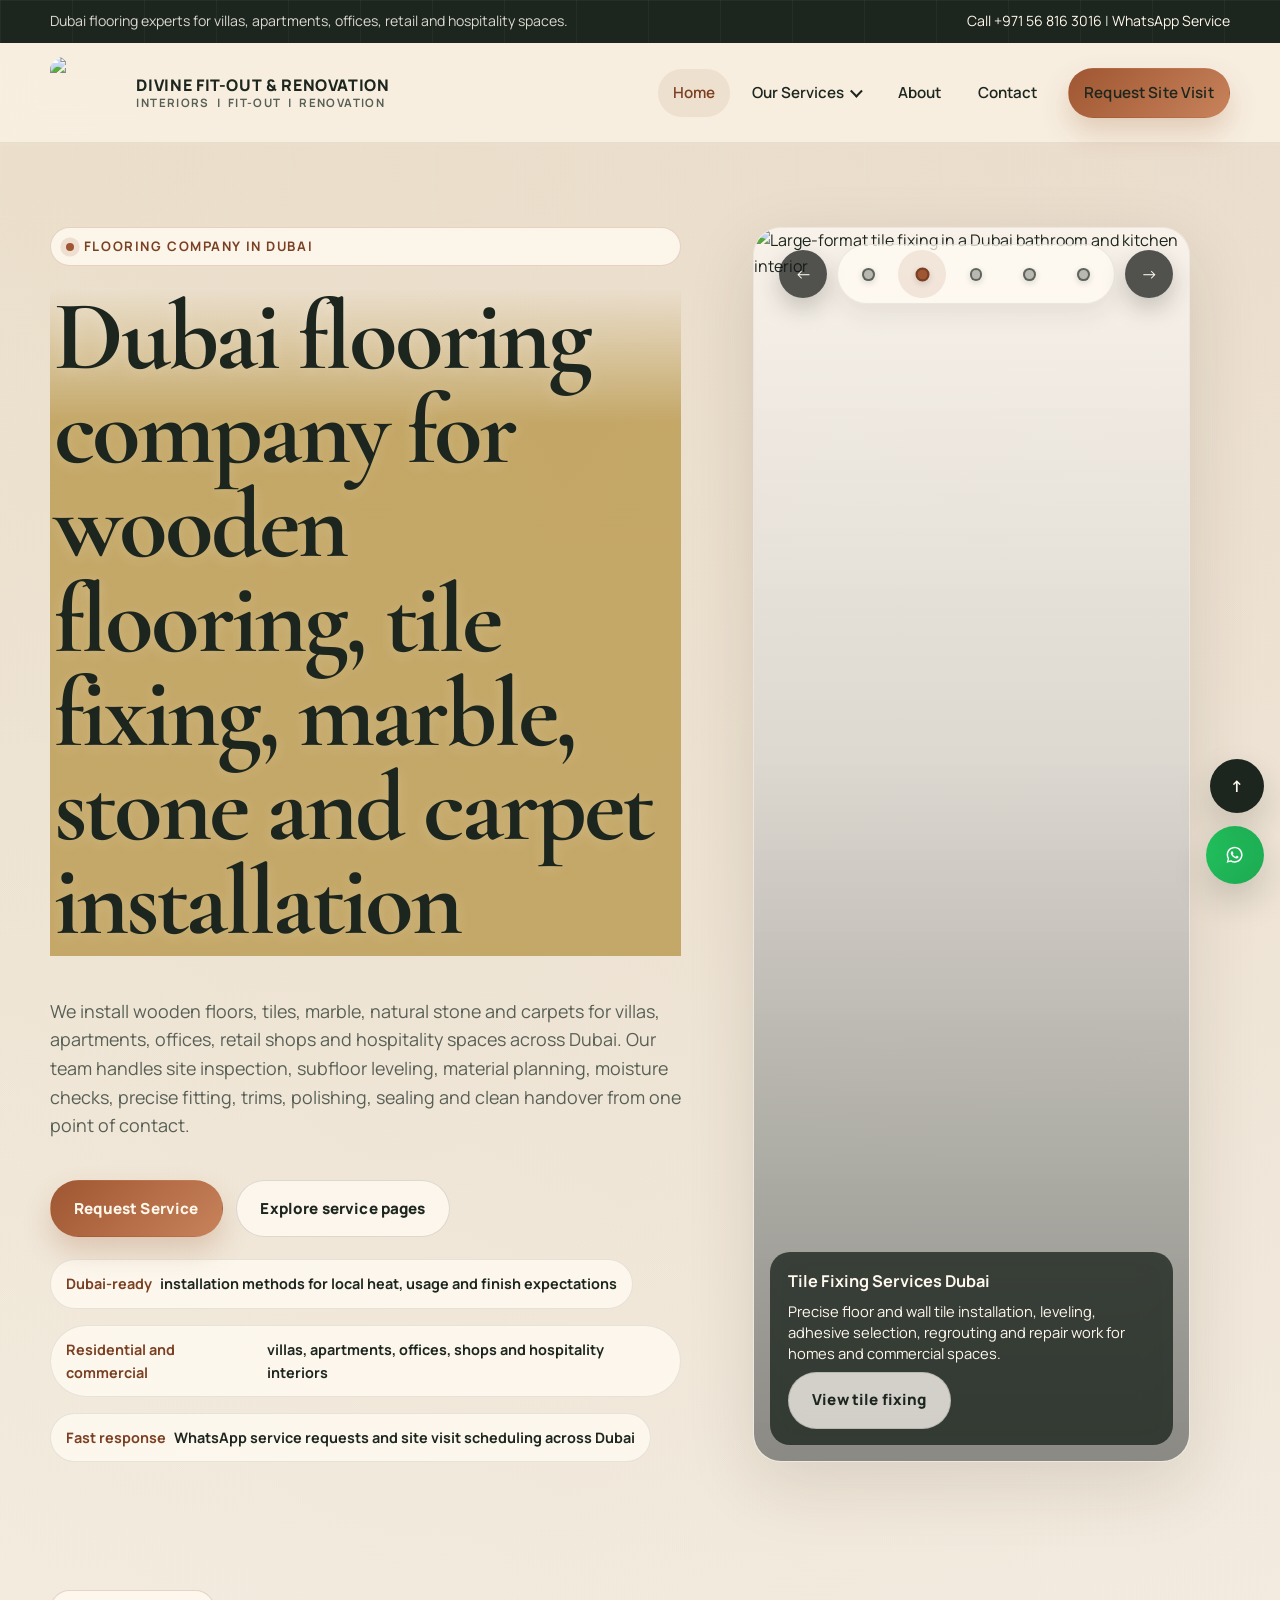
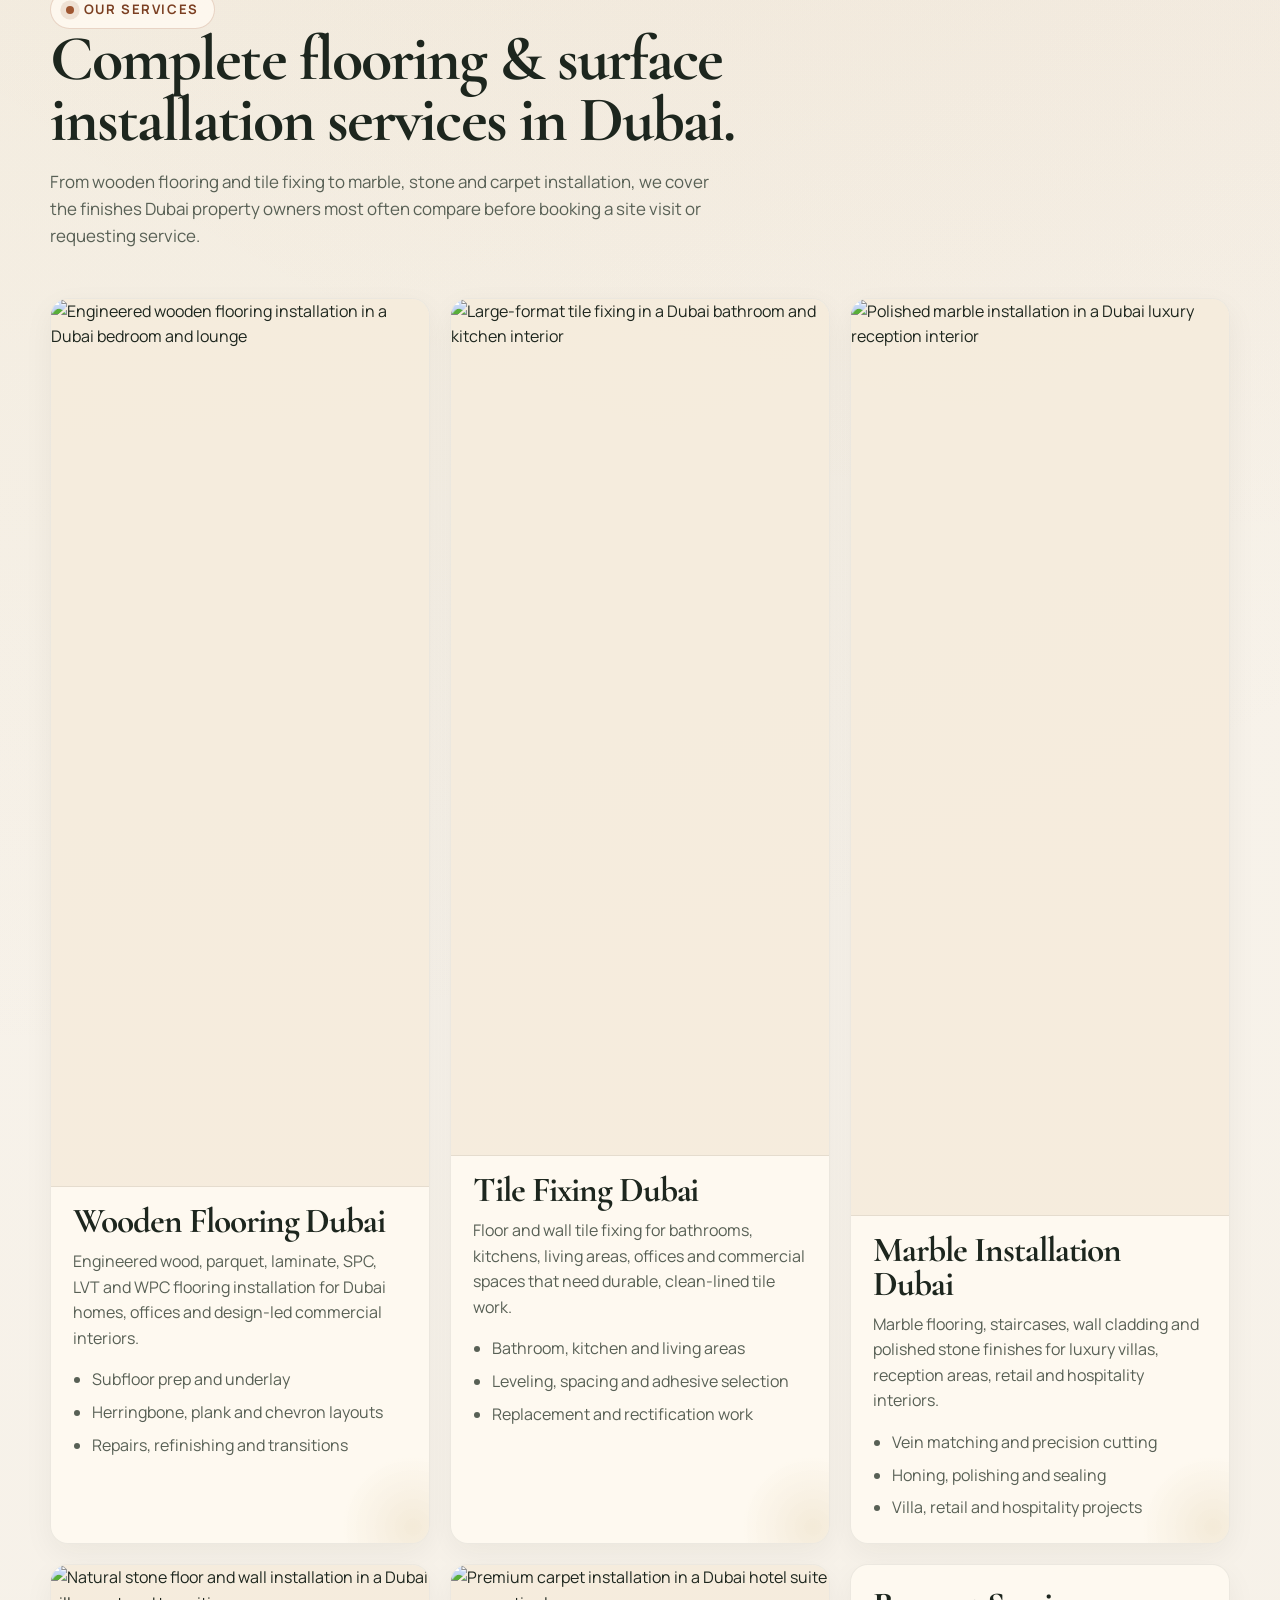
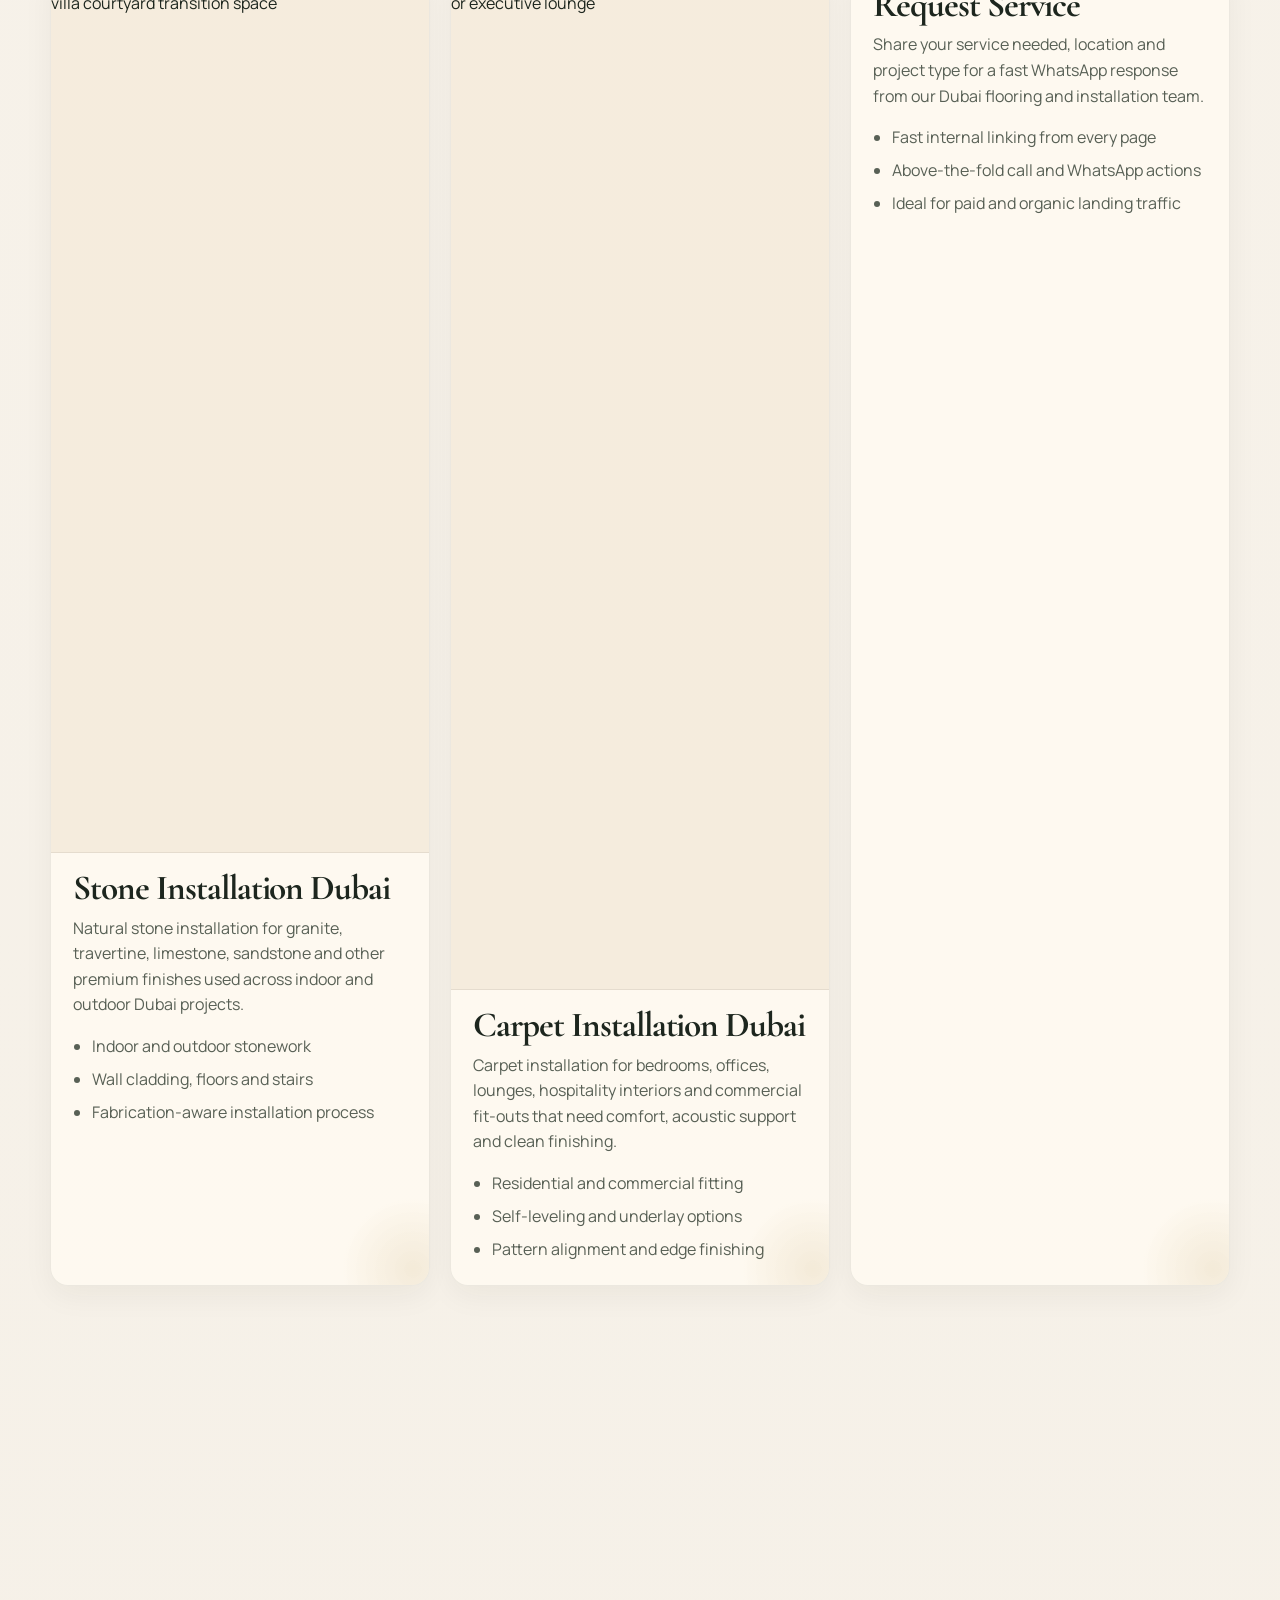
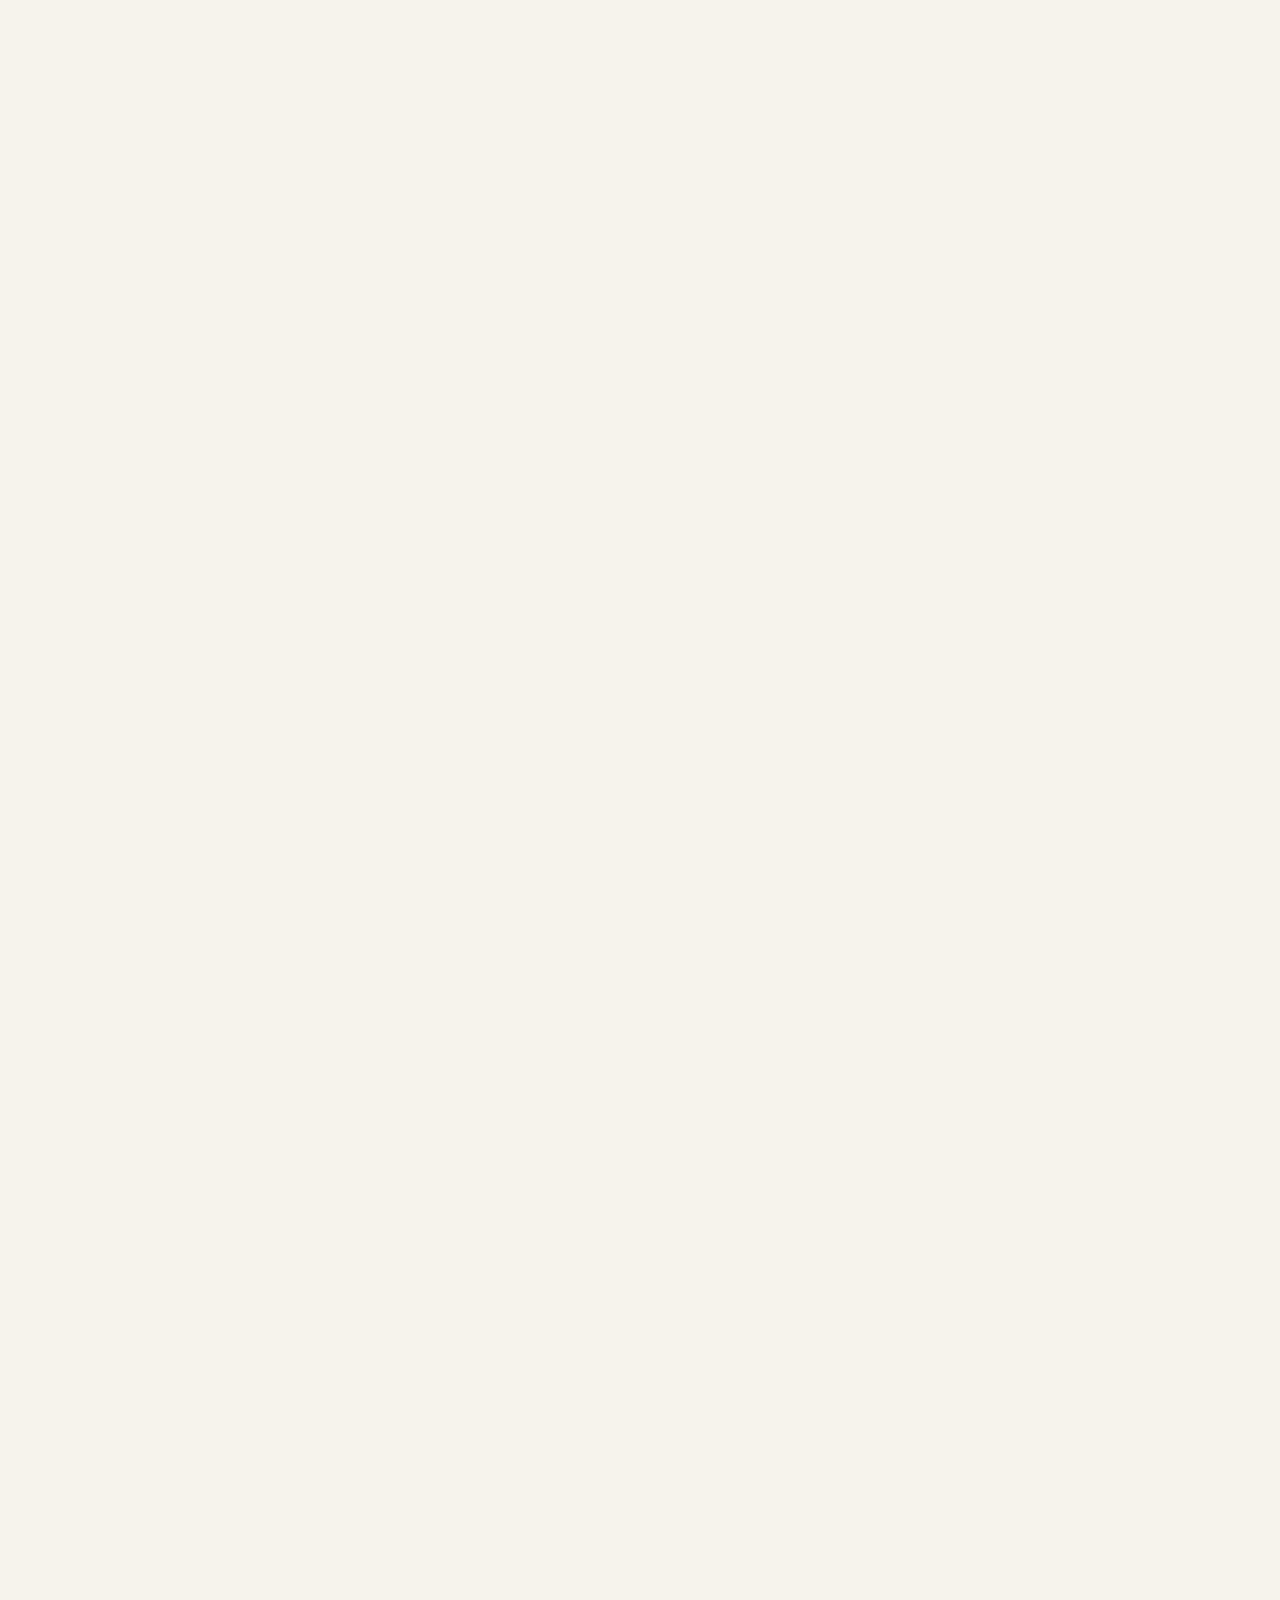
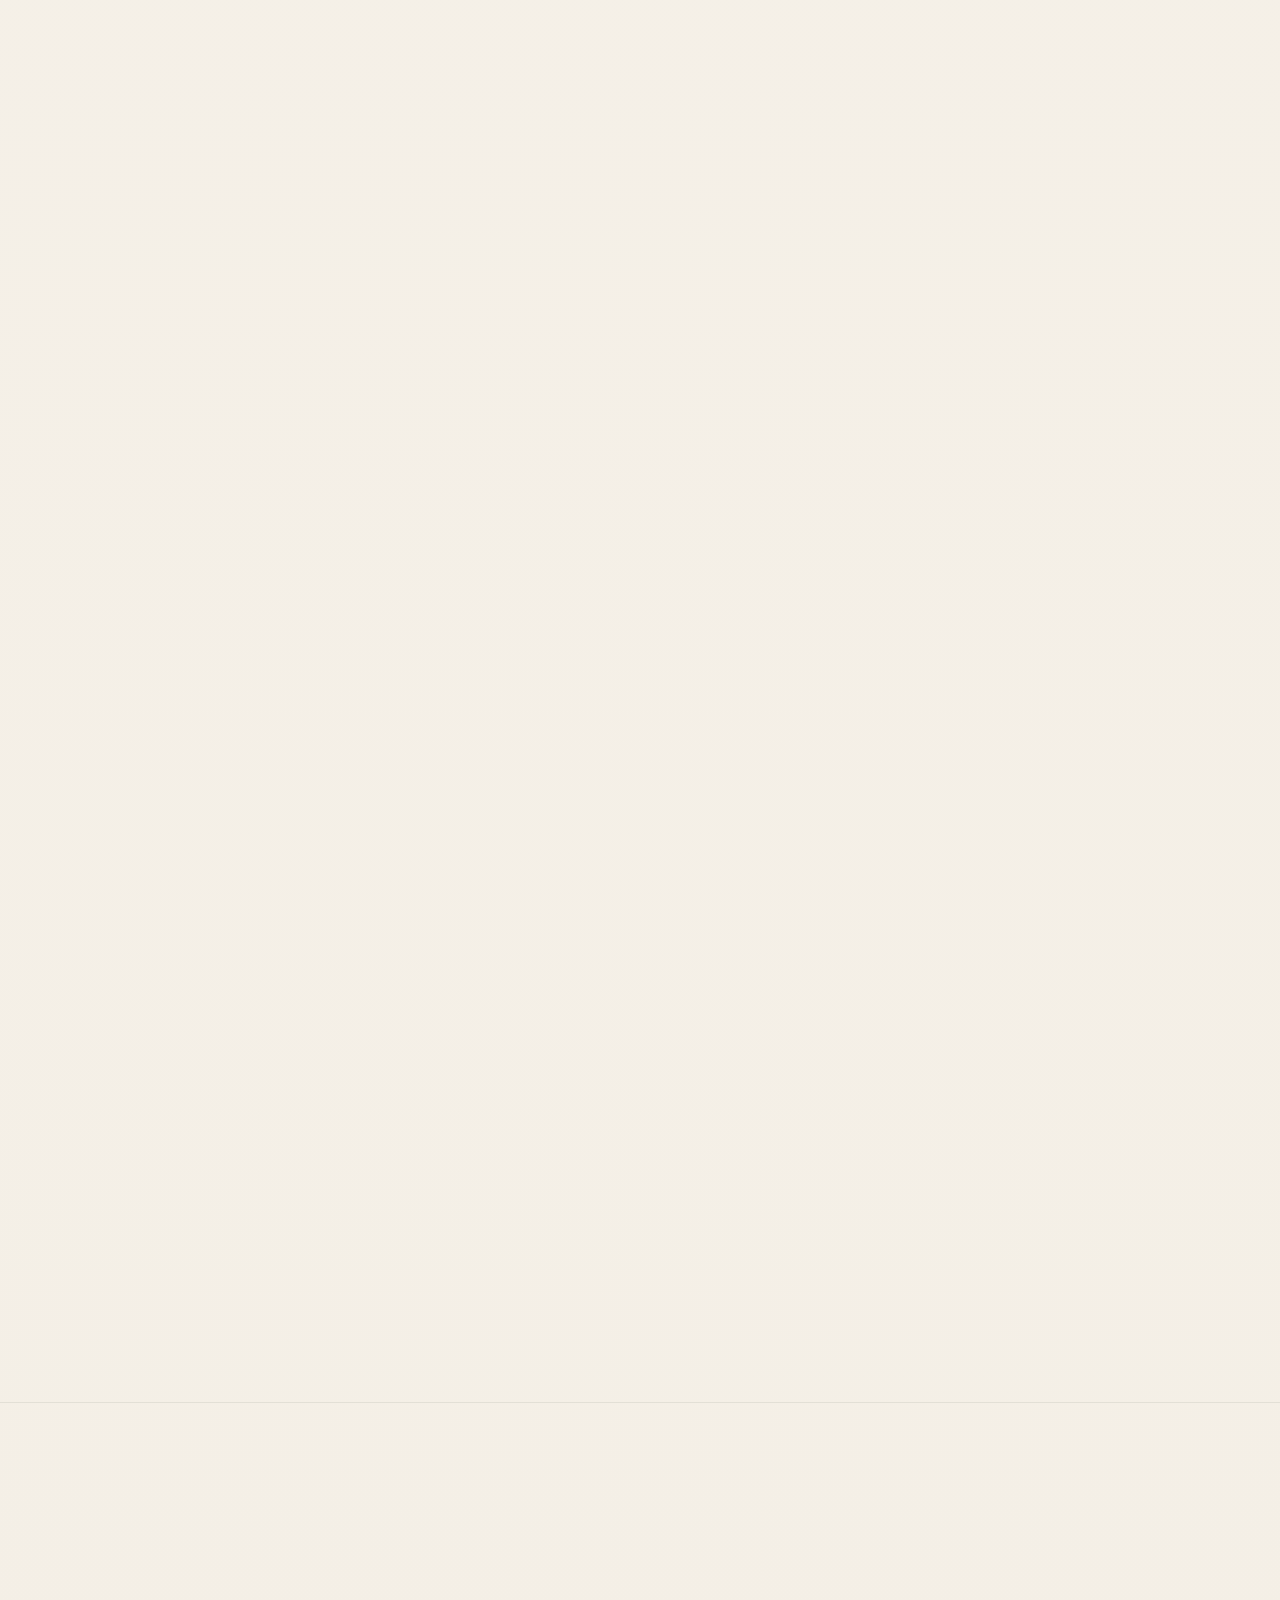
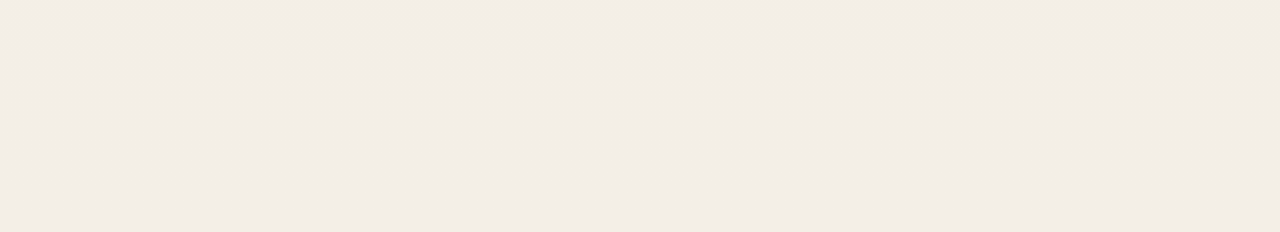
==== index.html @ 396d915b "update for accessibility" ====
<!DOCTYPE html>
<html lang="en">
<head>
  <meta charset="utf-8">
  <meta name="viewport" content="width=device-width, initial-scale=1">
  <title>Flooring Company in Dubai | Wooden Flooring, Tile, Marble, Stone &amp; Carpet</title>
  <meta name="description" content="Dubai flooring company for wooden flooring, tile fixing, marble installation, stone installation and carpet installation. Request service on WhatsApp for villas, apartments, offices and retail projects.">
  <link rel="canonical" href="https://divinefitout.com/">
  <meta property="og:site_name" content="Devine Fit-out &amp; Renovation">
  <meta property="og:title" content="Flooring Company in Dubai | Wooden Flooring, Tile, Marble, Stone &amp; Carpet">
  <meta property="og:description" content="Dubai flooring company for wooden flooring, tile fixing, marble installation, stone installation and carpet installation across villas, apartments, offices and retail spaces.">
  <meta property="og:type" content="website">
  <meta property="og:url" content="https://divinefitout.com/">
  <meta name="twitter:card" content="summary_large_image">
  <link rel="preload" as="image" href="images/service-wooden-flooring.jpg">
  <link rel="icon" href="favicon.svg" type="image/svg+xml">
  <link rel="manifest" href="site.webmanifest">
  <link rel="preconnect" href="https://fonts.googleapis.com">
  <link rel="preconnect" href="https://fonts.gstatic.com" crossorigin>
  <link rel="stylesheet" href="https://fonts.googleapis.com/css2?family=Cormorant+Garamond:wght@500;600;700&family=Manrope:wght@400;500;600;700;800&display=swap" media="print" onload="this.media='all'">
  <noscript><link rel="stylesheet" href="https://fonts.googleapis.com/css2?family=Cormorant+Garamond:wght@500;600;700&family=Manrope:wght@400;500;600;700;800&display=swap"></noscript>
  <link rel="stylesheet" href="css/styles.css">
  <script type="application/ld+json">
    {
      "@context": "https://schema.org",
      "@graph": [
        {
          "@type": "HomeAndConstructionBusiness",
          "@id": "https://divinefitout.com/#business",
        "name": "Devine Fit-out & Renovation",
          "url": "https://divinefitout.com/",
          "telephone": "+971568163016",
        "email": "service@divinefitout.com",
          "image": "https://divinefitout.com/favicon.svg",
          "priceRange": "$$",
          "description": "Dubai flooring company offering wooden flooring, tile fixing, marble installation, natural stone installation and carpet installation for villas, apartments, offices, retail spaces and hospitality projects.",
          "address": {
            "@type": "PostalAddress",
            "streetAddress": "299992",
            "addressLocality": "Duabi",
            "addressRegion": "Duabi",
            "postalCode": "299992",
            "addressCountry": "United Arab Emirates"
          },
          "geo": {
            "@type": "GeoCoordinates",
            "latitude": "25.13796",
            "longitude": "55.22794"
          },
          "openingHoursSpecification": [
            {
              "@type": "OpeningHoursSpecification",
              "dayOfWeek": ["Monday", "Tuesday", "Wednesday", "Thursday", "Friday", "Saturday"],
              "opens": "08:00",
              "closes": "19:00"
            }
          ],
          "areaServed": [
            "Dubai Marina",
            "Downtown Dubai",
            "Business Bay",
            "Palm Jumeirah",
            "Jumeirah",
            "Al Barsha",
            "Dubai Hills",
            "Mirdif",
            "Arabian Ranches",
            "JVC"
          ],
          "hasOfferCatalog": {
            "@type": "OfferCatalog",
            "name": "Flooring and installation services",
            "itemListElement": [
              {
                "@type": "Offer",
                "itemOffered": {
                  "@type": "Service",
                  "name": "Wooden flooring installation",
                  "url": "https://divinefitout.com/services/wooden-flooring-dubai.html"
                }
              },
              {
                "@type": "Offer",
                "itemOffered": {
                  "@type": "Service",
                  "name": "Tile fixing",
                  "url": "https://divinefitout.com/services/tile-fixing-dubai.html"
                }
              },
              {
                "@type": "Offer",
                "itemOffered": {
                  "@type": "Service",
                  "name": "Marble installation",
                  "url": "https://divinefitout.com/services/marble-installation-dubai.html"
                }
              },
              {
                "@type": "Offer",
                "itemOffered": {
                  "@type": "Service",
                  "name": "Stone installation",
                  "url": "https://divinefitout.com/services/stone-installation-dubai.html"
                }
              },
              {
                "@type": "Offer",
                "itemOffered": {
                  "@type": "Service",
                  "name": "Carpet installation",
                  "url": "https://divinefitout.com/services/carpet-installation-dubai.html"
                }
              }
            ]
          }
        },
        {
          "@type": "WebSite",
          "@id": "https://divinefitout.com/#website",
          "url": "https://divinefitout.com/",
          "name": "Devine Fit-out & Renovation"
        },
        {
          "@type": "FAQPage",
          "@id": "https://divinefitout.com/#faq",
          "mainEntity": [
            {
              "@type": "Question",
              "name": "Which flooring services do you provide in Dubai?",
              "acceptedAnswer": {
                "@type": "Answer",
                "text": "We provide wooden flooring installation, tile fixing, marble installation, stone installation and carpet installation across Dubai. Each service also has a dedicated page for more detailed project information."
              }
            },
            {
              "@type": "Question",
              "name": "Do you work on villas, apartments and commercial spaces?",
              "acceptedAnswer": {
                "@type": "Answer",
                "text": "Yes. We work on villas, apartments, offices, retail spaces and hospitality interiors across Dubai, including both renovation and fit-out projects."
              }
            },
            {
              "@type": "Question",
              "name": "Can you handle surface preparation before installation?",
              "acceptedAnswer": {
                "@type": "Answer",
                "text": "Yes. Our work can include subfloor leveling, moisture checks, underlay planning, crack repair, transition detailing and finishing preparation before the final material is installed."
              }
            },
            {
              "@type": "Question",
              "name": "How can I request service in Dubai?",
              "acceptedAnswer": {
                "@type": "Answer",
                "text": "You can request service through WhatsApp, send your project details, and arrange a site visit for wooden flooring, tile fixing, marble installation, stone installation or carpet installation in Dubai."
              }
            }
          ]
        }
      ]
    }
  </script>
</head>
<body>
  <a class="skip-link" href="#main">Skip to content</a>
  <div class="topbar">
    <div class="topbar-wrap">
      <div>Dubai flooring experts for villas, apartments, offices, retail and hospitality spaces.</div>
      <div><a href="tel:+971568163016">Call +971 56 816 3016</a> | <a href="https://wa.me/971568163016">WhatsApp Service</a></div>
    </div>
  </div>
  <header class="site-header">
    <div class="header-wrap">
      <a class="brand" href="index.html" aria-label="Divine Fit-Out &amp; Renovation home">
        <img class="brand-mark brand-mark--logo" src="images/divine-logo-full.png" alt="Divine Fit-Out &amp; Renovation logo" width="272" height="272" decoding="async">
        <span class="brand-text">Divine Fit-Out &amp; Renovation <small>Interiors &nbsp;|&nbsp; Fit-Out &nbsp;|&nbsp; Renovation</small></span>
      </a>
      <button class="nav-toggle" type="button" aria-expanded="false" aria-label="Toggle navigation" data-nav-toggle>
        <span></span>
        <span></span>
        <span></span>
      </button>
      <nav class="main-nav" aria-label="Main navigation" data-main-nav>
        <ul>
          <li><a data-nav-link href="index.html">Home</a></li>
          <li class="has-submenu">
            <a data-nav-link data-services-root href="services/index.html">Our Services</a>
            <ul class="submenu">
              <li class="submenu-group">
                <a data-nav-link data-wood-root href="services/wooden-flooring-dubai.html">Wooden Flooring</a>
                <ul class="submenu submenu--nested">
                  <li><a data-nav-link href="services/spc-flooring-dubai.html">SPC Flooring</a></li>
                  <li><a data-nav-link href="services/lvt-flooring-dubai.html">LVT Flooring</a></li>
                  <li><a data-nav-link href="services/wpc-flooring-dubai.html">WPC Flooring</a></li>
                </ul>
              </li>
              <li><a data-nav-link href="services/carpet-installation-dubai.html">Carpet Installation</a></li>
              <li><a data-nav-link href="services/tile-fixing-dubai.html">Tile Fixing</a></li>
              <li><a data-nav-link href="services/stone-installation-dubai.html">Stone Installation</a></li>
              <li><a data-nav-link href="services/marble-installation-dubai.html">Marble Installation</a></li>
            </ul>
          </li>
          <li><a data-nav-link href="about.html">About</a></li>
          <li><a data-nav-link href="contact.html">Contact</a></li>
        </ul>
        <a class="button button-primary" data-whatsapp-trigger="site-visit" href="contact.html">Request Site Visit</a>
      </nav>
    </div>
  </header>

  <main id="main">
    <section class="hero">
      <div class="section-wrap hero-grid">
        <div class="hero-copy">
          <span class="eyebrow reveal-up">Flooring Company In Dubai</span>
          <h1 class="reveal-up reveal-delay-1">Dubai flooring company for wooden flooring, tile fixing, marble, stone and carpet installation</h1>
          <p class="reveal-up reveal-delay-2">We install wooden floors, tiles, marble, natural stone and carpets for villas, apartments, offices, retail shops and hospitality spaces across Dubai. Our team handles site inspection, subfloor leveling, material planning, moisture checks, precise fitting, trims, polishing, sealing and clean handover from one point of contact.</p>
          <div class="hero-actions reveal-up reveal-delay-3">
            <a class="button button-primary" data-whatsapp-trigger="service-request" data-whatsapp-service="Multiple Services" href="https://wa.me/971568163016">Request Service</a>
            <a class="button button-secondary" href="services/index.html">Explore service pages</a>
          </div>
          <div class="hero-trust">
            <span class="chip"><strong>Dubai-ready</strong> installation methods for local heat, usage and finish expectations</span>
            <span class="chip"><strong>Residential and commercial</strong> villas, apartments, offices, shops and hospitality interiors</span>
            <span class="chip"><strong>Fast response</strong> WhatsApp service requests and site visit scheduling across Dubai</span>
          </div>
        </div>
        <figure class="hero-visual hero-slider reveal-up reveal-delay-2" data-hero-slider aria-label="Featured flooring and installation services in Dubai" aria-roledescription="carousel">
          <div class="hero-slider-stage">
            <article class="hero-slide is-active" id="hero-slide-wood" role="tabpanel" aria-labelledby="hero-tab-wood" aria-hidden="false" data-hero-slide>
              <img src="images/service-wooden-flooring.jpg" alt="Engineered wooden flooring installation in a Dubai bedroom and lounge" width="1774" height="887" loading="eager" fetchpriority="high" decoding="async">
              <div class="hero-visual-note hero-slide-note">
                <strong>Wooden Flooring Installation Dubai</strong>
                <span>Engineered wood, parquet, laminate, SPC, LVT and WPC flooring for villas, apartments, offices and retail interiors.</span>
                <a class="button button-secondary" href="services/wooden-flooring-dubai.html">View wooden flooring</a>
              </div>
            </article>
            <article class="hero-slide" id="hero-slide-tile" role="tabpanel" aria-labelledby="hero-tab-tile" aria-hidden="true" data-hero-slide inert>
              <img src="images/service-tile-fixing.jpg" alt="Large-format tile fixing in a Dubai bathroom and kitchen interior" width="1838" height="856" loading="lazy" decoding="async" fetchpriority="low">
              <div class="hero-visual-note hero-slide-note">
                <strong>Tile Fixing Services Dubai</strong>
                <span>Precise floor and wall tile installation, leveling, adhesive selection, regrouting and repair work for homes and commercial spaces.</span>
                <a class="button button-secondary" href="services/tile-fixing-dubai.html">View tile fixing</a>
              </div>
            </article>
            <article class="hero-slide" id="hero-slide-marble" role="tabpanel" aria-labelledby="hero-tab-marble" aria-hidden="true" data-hero-slide inert>
              <img src="images/service-marble-installation.jpg" alt="Polished marble installation in a Dubai luxury reception interior" width="1717" height="916" loading="lazy" decoding="async" fetchpriority="low">
              <div class="hero-visual-note hero-slide-note">
                <strong>Marble Installation Dubai</strong>
                <span>Premium marble flooring, stairs, wall cladding, polishing and sealing for luxury residential, retail and hospitality interiors.</span>
                <a class="button button-secondary" href="services/marble-installation-dubai.html">View marble installation</a>
              </div>
            </article>
            <article class="hero-slide" id="hero-slide-stone" role="tabpanel" aria-labelledby="hero-tab-stone" aria-hidden="true" data-hero-slide inert>
              <img src="images/service-stone-installation.jpg" alt="Natural stone floor and wall installation in a Dubai villa courtyard transition space" width="1774" height="887" loading="lazy" decoding="async" fetchpriority="low">
              <div class="hero-visual-note hero-slide-note">
                <strong>Stone Installation Dubai</strong>
                <span>Granite, travertine, limestone, sandstone and slate installation for floors, walls, stairs, courtyards and feature surfaces.</span>
                <a class="button button-secondary" href="services/stone-installation-dubai.html">View stone installation</a>
              </div>
            </article>
            <article class="hero-slide" id="hero-slide-carpet" role="tabpanel" aria-labelledby="hero-tab-carpet" aria-hidden="true" data-hero-slide inert>
              <img src="images/service-carpet-installation.jpg" alt="Premium carpet installation in a Dubai hotel suite or executive lounge" width="1536" height="1024" loading="lazy" decoding="async" fetchpriority="low">
              <div class="hero-visual-note hero-slide-note">
                <strong>Carpet Installation Dubai</strong>
                <span>Wall-to-wall carpet, carpet tile fitting, underlay, stitching and replacement work for bedrooms, offices and hospitality spaces.</span>
                <a class="button button-secondary" href="services/carpet-installation-dubai.html">View carpet installation</a>
              </div>
            </article>
          </div>
          <div class="hero-slider-controls" role="group" aria-label="Hero banner controls">
            <button class="hero-slider-button" type="button" data-hero-prev aria-label="Previous service banner">&#8592;</button>
            <div class="hero-slider-dots" role="tablist" aria-label="Choose a featured service banner">
              <button class="hero-slider-dot is-active" id="hero-tab-wood" role="tab" aria-controls="hero-slide-wood" aria-selected="true" tabindex="0" type="button" data-hero-dot><span class="sr-only">Show wooden flooring banner</span></button>
              <button class="hero-slider-dot" id="hero-tab-tile" role="tab" aria-controls="hero-slide-tile" aria-selected="false" tabindex="-1" type="button" data-hero-dot><span class="sr-only">Show tile fixing banner</span></button>
              <button class="hero-slider-dot" id="hero-tab-marble" role="tab" aria-controls="hero-slide-marble" aria-selected="false" tabindex="-1" type="button" data-hero-dot><span class="sr-only">Show marble installation banner</span></button>
              <button class="hero-slider-dot" id="hero-tab-stone" role="tab" aria-controls="hero-slide-stone" aria-selected="false" tabindex="-1" type="button" data-hero-dot><span class="sr-only">Show stone installation banner</span></button>
              <button class="hero-slider-dot" id="hero-tab-carpet" role="tab" aria-controls="hero-slide-carpet" aria-selected="false" tabindex="-1" type="button" data-hero-dot><span class="sr-only">Show carpet installation banner</span></button>
            </div>
            <button class="hero-slider-button" type="button" data-hero-next aria-label="Next service banner">&#8594;</button>
          </div>
        </figure>
      </div>
    </section>

    <section class="section section-tight">
      <div class="section-wrap">
        <div class="section-heading">
          <span class="eyebrow">Our Services</span>
          <h2>Complete flooring &amp; surface installation services in Dubai.</h2>
          <p>From wooden flooring and tile fixing to marble, stone and carpet installation, we cover the finishes Dubai property owners most often compare before booking a site visit or requesting service.</p>
        </div>
        <div class="grid-3">
          <article class="card service-card">
            <div class="service-thumb">
              <img src="images/service-wooden-flooring.jpg" alt="Engineered wooden flooring installation in a Dubai bedroom and lounge" width="1774" height="887" loading="lazy" decoding="async" fetchpriority="low">
            </div>
            <h3><a href="services/wooden-flooring-dubai.html">Wooden Flooring Dubai</a></h3>
            <p>Engineered wood, parquet, laminate, SPC, LVT and WPC flooring installation for Dubai homes, offices and design-led commercial interiors.</p>
            <ul>
              <li>Subfloor prep and underlay</li>
              <li>Herringbone, plank and chevron layouts</li>
              <li>Repairs, refinishing and transitions</li>
            </ul>
          </article>
          <article class="card service-card">
            <div class="service-thumb">
              <img src="images/service-tile-fixing.jpg" alt="Large-format tile fixing in a Dubai bathroom and kitchen interior" width="1838" height="856" loading="lazy" decoding="async" fetchpriority="low">
            </div>
            <h3><a href="services/tile-fixing-dubai.html">Tile Fixing Dubai</a></h3>
            <p>Floor and wall tile fixing for bathrooms, kitchens, living areas, offices and commercial spaces that need durable, clean-lined tile work.</p>
            <ul>
              <li>Bathroom, kitchen and living areas</li>
              <li>Leveling, spacing and adhesive selection</li>
              <li>Replacement and rectification work</li>
            </ul>
          </article>
          <article class="card service-card">
            <div class="service-thumb">
              <img src="images/service-marble-installation.jpg" alt="Polished marble installation in a Dubai luxury reception interior" width="1717" height="916" loading="lazy" decoding="async" fetchpriority="low">
            </div>
            <h3><a href="services/marble-installation-dubai.html">Marble Installation Dubai</a></h3>
            <p>Marble flooring, staircases, wall cladding and polished stone finishes for luxury villas, reception areas, retail and hospitality interiors.</p>
            <ul>
              <li>Vein matching and precision cutting</li>
              <li>Honing, polishing and sealing</li>
              <li>Villa, retail and hospitality projects</li>
            </ul>
          </article>
          <article class="card service-card">
            <div class="service-thumb">
              <img src="images/service-stone-installation.jpg" alt="Natural stone floor and wall installation in a Dubai villa courtyard transition space" width="1774" height="887" loading="lazy" decoding="async" fetchpriority="low">
            </div>
            <h3><a href="services/stone-installation-dubai.html">Stone Installation Dubai</a></h3>
            <p>Natural stone installation for granite, travertine, limestone, sandstone and other premium finishes used across indoor and outdoor Dubai projects.</p>
            <ul>
              <li>Indoor and outdoor stonework</li>
              <li>Wall cladding, floors and stairs</li>
              <li>Fabrication-aware installation process</li>
            </ul>
          </article>
          <article class="card service-card">
            <div class="service-thumb">
              <img src="images/service-carpet-installation.jpg" alt="Premium carpet installation in a Dubai hotel suite or executive lounge" width="1536" height="1024" loading="lazy" decoding="async" fetchpriority="low">
            </div>
            <h3><a href="services/carpet-installation-dubai.html">Carpet Installation Dubai</a></h3>
            <p>Carpet installation for bedrooms, offices, lounges, hospitality interiors and commercial fit-outs that need comfort, acoustic support and clean finishing.</p>
            <ul>
              <li>Residential and commercial fitting</li>
              <li>Self-leveling and underlay options</li>
              <li>Pattern alignment and edge finishing</li>
            </ul>
          </article>
          <article class="card service-card">
            <h3><a data-whatsapp-trigger="service-request" data-whatsapp-service="Multiple Services" href="https://wa.me/971568163016">Request Service</a></h3>
            <p>Share your service needed, location and project type for a fast WhatsApp response from our Dubai flooring and installation team.</p>
            <ul>
              <li>Fast internal linking from every page</li>
              <li>Above-the-fold call and WhatsApp actions</li>
              <li>Ideal for paid and organic landing traffic</li>
            </ul>
          </article>
        </div>
      </div>
    </section>

    

    <section class="section">
      <div class="section-wrap">
        <div class="section-heading">
          <span class="eyebrow">Working Process</span>
          <h2>How our Dubai flooring installation process works.</h2>
          <p>Every project follows a clear sequence so the finished surface looks refined, performs well and stays aligned with the material chosen for the space.</p>
        </div>
        <div class="process-grid">
          <article class="process-card">
            <span>01</span>
            <h3>Site Visit</h3>
            <p>Measure the space, inspect the surface, note moisture risks and confirm access, timing and material choices.</p>
          </article>
          <article class="process-card">
            <span>02</span>
            <h3>Preparation</h3>
            <p>Handle leveling, priming, underlay, crack repair, cleanup and layout planning before any finish material is installed.</p>
          </article>
          <article class="process-card">
            <span>03</span>
            <h3>Installation</h3>
            <p>Fit the selected flooring or stone using the correct adhesive, joint spacing, cutting method and finish protection.</p>
          </article>
          <article class="process-card">
            <span>04</span>
            <h3>Finishing</h3>
            <p>Complete polishing, sealing, skirting, trims, transitions, cleanup and handover with maintenance guidance.</p>
          </article>
        </div>
      </div>
    </section>

    <section class="section section-tight">
      <div class="section-wrap">
        <div class="section-heading">
          <span class="eyebrow">Areas We Serve</span>
          <h2>Flooring services across Dubai communities.</h2>
          <p>We support projects across key Dubai residential and commercial areas, making it easier to arrange site visits, measurements and coordinated installation work.</p>
        </div>
        <div class="pill-list">
          <span>Dubai Marina</span>
          <span>Downtown Dubai</span>
          <span>Business Bay</span>
          <span>Palm Jumeirah</span>
          <span>Jumeirah</span>
          <span>Dubai Hills Estate</span>
          <span>Arabian Ranches</span>
          <span>Al Barsha</span>
          <span>JVC</span>
          <span>Mirdif</span>
          <span>Dubai Creek Harbour</span>
          <span>Emirates Hills</span>
        </div>
      </div>
    </section>

    <section class="section">
      <div class="section-wrap">
        <div class="section-heading">
          <span class="eyebrow">Client Feedback</span>
          <h2>Project experiences that help customers trust the next step.</h2>
          <p>Use real testimonials, project names and before-and-after photos here to strengthen local trust signals for homeowners, designers and commercial clients in Dubai.</p>
        </div>
        <div class="quote-grid">
          <article class="quote-card">
            <blockquote>"The team coordinated our parquet flooring and staircase finishing with almost no disruption. The space feels warmer and far more polished now."</blockquote>
            <cite>Villa owner, Dubai Hills Estate</cite>
          </article>
          <article class="quote-card">
            <blockquote>"We needed tile replacement and regrouting for a retail unit in Business Bay. The finish was clean, level and ready on schedule."</blockquote>
            <cite>Retail fit-out manager, Business Bay</cite>
          </article>
          <article class="quote-card">
            <blockquote>"Our marble reception floor and wall cladding now look exactly how the designer intended. Great attention to alignment and detailing."</blockquote>
            <cite>Hospitality project coordinator, Downtown Dubai</cite>
          </article>
        </div>
      </div>
    </section>

    <section class="section">
      <div class="section-wrap">
        <div class="section-heading">
          <span class="eyebrow">Dubai Flooring FAQ</span>
          <h2>Common questions before requesting flooring service in Dubai.</h2>
        </div>
        <div class="faq-grid">
          <details class="faq-card">
            <summary>Which flooring services do you provide in Dubai?</summary>
            <div><p>We provide wooden flooring installation, tile fixing, marble installation, stone installation and carpet installation across Dubai. Each service has its own page so customers can review the material types, process and common project uses before contacting us.</p></div>
          </details>
          <details class="faq-card">
            <summary>Do you work on villas, apartments and commercial spaces?</summary>
            <div><p>Yes. We handle flooring &amp; surface installation for villas, apartments, offices, shops, restaurants and hospitality spaces, including renovation work and new fit-out projects.</p></div>
          </details>
          <details class="faq-card">
            <summary>Can you handle subfloor preparation before installation?</summary>
            <div><p>Yes. Depending on the service, we can plan for leveling, moisture checks, underlay, crack repair, adhesive selection, trim coordination and finishing details before installation starts.</p></div>
          </details>
          <details class="faq-card">
            <summary>How can I request service in Dubai?</summary>
            <div><p>You can request service on WhatsApp, choose the service you need, and share your basic project details. We can then guide you on the next step, from pricing questions to scheduling a site visit.</p></div>
          </details>
        </div>
      </div>
    </section>

    <section class="section">
      <div class="section-wrap">
        <div class="cta-banner">
          <span class="eyebrow">Request Service</span>
          <h2>Need a Dubai flooring company that can manage the full finish package?</h2>
          <p>Tell us which service you need and we can guide you on the right next step for wooden flooring, tile fixing, marble installation, stone installation or carpet installation in Dubai.</p>
          <div class="inline-actions">
            <a class="button button-primary" data-whatsapp-trigger="service-request" data-whatsapp-service="Multiple Services" href="https://wa.me/971568163016">Request Service</a>
            <a class="button button-secondary" href="services/index.html">See all service pages</a>
          </div>
        </div>
      </div>
    </section>
  </main>

  <footer class="site-footer">
    <div class="footer-wrap">
      <div class="footer-grid">
        <div class="footer-column">
          <a class="brand brand--footer" href="index.html" aria-label="Divine Fit-Out &amp; Renovation home">
            <img class="brand-logo-full" src="images/divine-logo-full.png" alt="Divine Fit-Out &amp; Renovation logo" width="272" height="272" loading="lazy" decoding="async">
          </a>
          <p>Wooden flooring, tile fixing, marble installation, stone installation and carpet installation services across Dubai.</p>
        </div>
        <div class="footer-column">
          <h3>Services</h3>
          <ul>
            <li><a href="services/wooden-flooring-dubai.html">Wooden Flooring</a></li>
            <li><a href="services/tile-fixing-dubai.html">Tile Fixing</a></li>
            <li><a href="services/marble-installation-dubai.html">Marble Installation</a></li>
            <li><a href="services/stone-installation-dubai.html">Stone Installation</a></li>
            <li><a href="services/carpet-installation-dubai.html">Carpet Installation</a></li>
          </ul>
        </div>
        <div class="footer-column">
          <h3>Company</h3>
          <ul>
            <li><a href="about.html">About</a></li>
            <li><a href="contact.html">Contact</a></li>
            <li><a href="services/index.html">Service Hub</a></li>
          </ul>
        </div>
        <div class="footer-column">
          <h3>Contact</h3>
          <ul>
            <li><a href="tel:+971568163016">+971 56 816 3016</a></li>
            <li><a href="mailto:service@divinefitout.com">service@divinefitout.com</a></li>
            <li>299992 Duabi, United Arab Emirates</li>
          </ul>
        </div>
      </div>
      <div class="footer-bottom">
        <span>&copy; <span data-year></span> Divine Fit-Out &amp; Renovation. All rights reserved.</span>
        <span>Replace placeholder business details before launch.</span>
      </div>
    </div>
  </footer>

  <script src="js/site.js" defer></script>
</body>
</html>
---- css/styles.css ----
:root {
  --bg: #f4efe6;
  --paper: #fffaf2;
  --paper-strong: #f9f1e3;
  --surface: #eadcc6;
  --surface-strong: #d9c2a0;
  --ink: #1d261e;
  --muted: #586055;
  --accent: #9f5632;
  --accent-deep: #7b3f22;
  --accent-soft: #c8835b;
  --olive: #66724f;
  --gold: #be9f59;
  --line: rgba(29, 38, 30, 0.12);
  --shadow: 0 22px 70px rgba(49, 34, 20, 0.12);
  --radius-lg: 28px;
  --radius-md: 18px;
  --radius-sm: 12px;
  --max: 1180px;
}

*,
*::before,
*::after {
  box-sizing: border-box;
}

html {
  scroll-behavior: smooth;
}

body {
  margin: 0;
  font-family: "Manrope", "Segoe UI", sans-serif;
  color: var(--ink);
  background:
    radial-gradient(circle at top left, rgba(190, 159, 89, 0.18), transparent 32%),
    radial-gradient(circle at top right, rgba(159, 86, 50, 0.1), transparent 26%),
    linear-gradient(180deg, #f8f3eb 0%, #f4efe6 100%);
  line-height: 1.6;
  min-height: 100vh;
}

body::before {
  content: "";
  position: fixed;
  inset: 0;
  background-image:
    linear-gradient(rgba(255, 255, 255, 0.16) 1px, transparent 1px),
    linear-gradient(90deg, rgba(255, 255, 255, 0.16) 1px, transparent 1px);
  background-size: 72px 72px;
  mask-image: linear-gradient(180deg, rgba(0, 0, 0, 0.9), transparent 72%);
  pointer-events: none;
  opacity: 0.3;
}

img {
  max-width: 100%;
  display: block;
}

@supports (content-visibility: auto) {
  .section,
  .site-footer {
    content-visibility: auto;
    contain-intrinsic-size: 1px 960px;
  }
}

a {
  color: inherit;
  text-decoration: none;
}

:where(a, button, input, select, textarea, summary):focus-visible {
  outline: 3px solid rgba(159, 86, 50, 0.55);
  outline-offset: 3px;
}

p,
li {
  color: var(--muted);
}

ul {
  margin: 0;
  padding-left: 1.15rem;
}

h1,
h2,
h3,
h4 {
  margin: 0;
  font-family: "Cormorant Garamond", Georgia, serif;
  line-height: 0.95;
  letter-spacing: -0.03em;
  color: var(--ink);
}

h1 {
  font-size: clamp(3.2rem, 9vw, 6.2rem);
}

h2 {
  font-size: clamp(2.2rem, 5.8vw, 4rem);
}

h3 {
  font-size: clamp(1.55rem, 3vw, 2.2rem);
}

.eyebrow {
  display: inline-flex;
  align-items: center;
  gap: 0.6rem;
  padding: 0.5rem 0.95rem;
  border: 1px solid rgba(159, 86, 50, 0.22);
  border-radius: 999px;
  background: rgba(255, 250, 242, 0.8);
  color: var(--accent-deep);
  font-size: 0.82rem;
  font-weight: 700;
  letter-spacing: 0.12em;
  text-transform: uppercase;
}

.eyebrow::before {
  content: "";
  width: 0.5rem;
  height: 0.5rem;
  border-radius: 50%;
  background: var(--accent);
  box-shadow: 0 0 0 0.35rem rgba(159, 86, 50, 0.14);
}

.skip-link {
  position: absolute;
  left: -999px;
  top: 1rem;
  background: var(--ink);
  color: var(--paper);
  padding: 0.8rem 1rem;
  border-radius: 10px;
  z-index: 9999;
}

.skip-link:focus {
  left: 1rem;
}

.sr-only {
  position: absolute;
  width: 1px;
  height: 1px;
  padding: 0;
  margin: -1px;
  overflow: hidden;
  clip: rect(0, 0, 0, 0);
  white-space: nowrap;
  border: 0;
}

.site-header {
  position: sticky;
  top: 0;
  z-index: 50;
  backdrop-filter: blur(18px);
  background: rgba(249, 241, 227, 0.88);
  border-bottom: 1px solid rgba(29, 38, 30, 0.08);
}

.header-wrap,
.section-wrap,
.footer-wrap,
.topbar-wrap {
  width: min(calc(100% - 2rem), var(--max));
  margin: 0 auto;
}

.topbar {
  background: var(--ink);
  color: rgba(255, 250, 242, 0.84);
  font-size: 0.88rem;
}

.topbar-wrap {
  display: flex;
  justify-content: space-between;
  gap: 1rem;
  padding: 0.65rem 0;
  flex-wrap: wrap;
}

.topbar a {
  color: #fff7ea;
}

.header-wrap {
  display: flex;
  align-items: center;
  justify-content: space-between;
  gap: 1rem 1.5rem;
  padding: 0.85rem 0;
}

.brand {
  display: inline-flex;
  align-items: center;
  gap: 0.9rem;
  min-width: 0;
  font-weight: 800;
  letter-spacing: 0.04em;
  text-transform: uppercase;
  color: var(--ink);
}

.brand-mark {
  width: 4.5rem;
  height: 4.5rem;
  border-radius: 14px;
  background:
    linear-gradient(135deg, var(--accent) 0%, var(--gold) 100%);
  display: grid;
  place-items: center;
  color: #fff7ea;
  font-family: "Cormorant Garamond", Georgia, serif;
  font-size: 1.55rem;
  box-shadow: 0 10px 28px rgba(159, 86, 50, 0.28);
}

.brand-text {
  display: flex;
  flex-direction: column;
  gap: 0.14rem;
  min-width: 0;
  line-height: 1;
  font-size: 1rem;
  white-space: nowrap;
}

.brand-text small {
  display: block;
  margin-top: 0.08rem;
  font-size: 0.72rem;
  font-weight: 700;
  line-height: 1.15;
  color: var(--muted);
  letter-spacing: 0.12em;
}

.brand-mark--logo {
  background: none;
  color: transparent;
  font-size: 0;
  object-fit: contain;
  object-position: center;
  overflow: hidden;
  box-shadow: none;
}

.brand--footer {
  align-items: flex-start;
}

.brand-logo-full {
  display: block;
  width: 8.5rem;
  height: auto;
  object-fit: contain;
  filter: drop-shadow(0 14px 28px rgba(49, 34, 20, 0.14));
}

.main-nav {
  display: flex;
  align-items: center;
  justify-content: flex-end;
  margin-left: auto;
  gap: 1rem;
}

.main-nav > ul {
  display: flex;
  gap: 0.4rem;
  list-style: none;
  padding: 0;
  margin: 0;
  align-items: center;
}

.main-nav li {
  position: relative;
}

.main-nav a {
  display: inline-flex;
  align-items: center;
  justify-content: center;
  padding: 0.75rem 0.95rem;
  border-radius: 999px;
  font-size: 0.95rem;
  font-weight: 600;
  color: var(--ink);
  transition: background 180ms ease, color 180ms ease, transform 180ms ease;
}

.main-nav a:hover,
.main-nav a:focus-visible,
.main-nav a.is-active {
  background: rgba(159, 86, 50, 0.1);
  color: var(--accent-deep);
}

@media (max-width: 1100px) {
  .header-wrap {
    gap: 0.8rem 1rem;
  }

  .brand {
    gap: 0.75rem;
  }

  .brand-mark {
    width: 4rem;
    height: 4rem;
  }

  .brand-text {
    font-size: 0.92rem;
  }

  .brand-text small {
    font-size: 0.66rem;
    letter-spacing: 0.12em;
  }

  .main-nav {
    gap: 0.75rem;
  }

  .main-nav > ul {
    gap: 0.18rem;
  }

  .main-nav a {
    padding-inline: 0.8rem;
  }
}

@media (max-width: 960px) {
  .brand-text small {
    display: none;
  }

  .main-nav a {
    font-size: 0.9rem;
    padding-inline: 0.72rem;
  }
}

.main-nav .has-submenu > a::after {
  content: "";
  width: 0.55rem;
  height: 0.55rem;
  margin-left: 0.55rem;
  border-right: 2px solid currentColor;
  border-bottom: 2px solid currentColor;
  transform: translateY(-0.08rem) rotate(45deg);
}

.main-nav .submenu {
  position: absolute;
  top: calc(100% + 0.08rem);
  left: 0;
  min-width: 16rem;
  padding: 0.55rem;
  margin: 0;
  list-style: none;
  display: grid;
  gap: 0.3rem;
  border-radius: 18px;
  border: 1px solid rgba(29, 38, 30, 0.08);
  background: rgba(255, 250, 242, 0.96);
  box-shadow: 0 18px 45px rgba(49, 34, 20, 0.14);
  opacity: 0;
  visibility: hidden;
  transform: translateY(8px);
  transition: opacity 180ms ease, transform 180ms ease, visibility 180ms ease;
  z-index: 40;
}

.main-nav .has-submenu.is-hover-open > .submenu,
.main-nav .has-submenu:focus-within > .submenu {
  opacity: 1;
  visibility: visible;
  transform: translateY(0);
}

.main-nav .submenu a {
  justify-content: flex-start;
  border-radius: 12px;
  padding: 0.8rem 0.95rem;
  white-space: nowrap;
}

.main-nav .submenu .submenu-group {
  list-style: none;
}

.main-nav .submenu .submenu-group > a {
  width: 100%;
  justify-content: flex-start;
}

.main-nav .submenu .submenu--nested {
  position: static;
  min-width: 0;
  padding: 0.2rem 0 0.1rem 1rem;
  margin-top: 0.1rem;
  list-style: none;
  display: grid;
  gap: 0.2rem;
  border: 0;
  box-shadow: none;
  background: transparent;
  opacity: 1;
  visibility: visible;
  transform: none;
}

.main-nav .submenu .submenu--nested a {
  padding: 0.62rem 0.95rem;
  font-size: 0.9rem;
  color: var(--muted);
}

.main-nav .submenu .submenu--nested a:hover,
.main-nav .submenu .submenu--nested a:focus-visible,
.main-nav .submenu .submenu--nested a.is-active {
  color: var(--accent-deep);
}

.submenu-toggle {
  display: none;
  align-items: center;
  justify-content: center;
  width: 2.75rem;
  height: 2.75rem;
  border: 1px solid rgba(29, 38, 30, 0.1);
  border-radius: 14px;
  background: rgba(255, 250, 242, 0.88);
  color: var(--accent-deep);
  transition: background 180ms ease, color 180ms ease, transform 180ms ease;
}

.submenu-toggle::before {
  content: "";
  width: 0.7rem;
  height: 0.7rem;
  border-right: 2px solid currentColor;
  border-bottom: 2px solid currentColor;
  transform: translateY(-0.08rem) rotate(45deg);
  transition: transform 180ms ease;
}

.is-expanded > .submenu-toggle::before {
  transform: translateY(0.08rem) rotate(-135deg);
}

.submenu-toggle:hover,
.submenu-toggle:focus-visible {
  background: rgba(159, 86, 50, 0.1);
}

.nav-toggle {
  display: none;
  background: none;
  border: 1px solid var(--line);
  border-radius: 12px;
  padding: 0.75rem;
  flex-direction: column;
  gap: 0.22rem;
}

.nav-toggle span {
  display: block;
  width: 1.4rem;
  height: 2px;
  background: var(--ink);
  margin: 0;
  transition: transform 180ms ease, opacity 180ms ease;
}

.button,
button.button {
  display: inline-flex;
  align-items: center;
  justify-content: center;
  gap: 0.55rem;
  padding: 0.95rem 1.45rem;
  border-radius: 999px;
  border: 1px solid transparent;
  font-size: 0.95rem;
  font-weight: 800;
  letter-spacing: 0.01em;
  cursor: pointer;
  transition: transform 180ms ease, box-shadow 180ms ease, background 180ms ease;
}

.button:hover,
.button:focus-visible {
  transform: translateY(-2px);
}

.button-primary {
  background: linear-gradient(135deg, var(--accent) 0%, var(--accent-soft) 100%);
  color: #fff7ea;
  box-shadow: 0 14px 28px rgba(159, 86, 50, 0.24);
}

.button-secondary {
  background: rgba(255, 250, 242, 0.78);
  color: var(--ink);
  border-color: rgba(29, 38, 30, 0.14);
}

.button-ghost {
  background: transparent;
  border-color: rgba(29, 38, 30, 0.15);
  color: var(--ink);
}

main {
  position: relative;
  z-index: 1;
}

.section {
  padding: 5.75rem 0;
}

.section-tight {
  padding-top: 4rem;
  padding-bottom: 4rem;
}

.section-wrap {
  display: grid;
  gap: 2rem;
}

.section-heading {
  max-width: 52rem;
}

.section-heading p {
  font-size: 1.06rem;
  max-width: 42rem;
}

.hero {
  padding: 5.25rem 0 4rem;
}

.hero-grid {
  display: grid;
  grid-template-columns: minmax(0, 1.1fr) minmax(310px, 0.9fr);
  gap: 2rem;
  align-items: center;
}

.hero-copy {
  display: grid;
  gap: 1.4rem;
}

.hero-copy h1,
.page-hero-copy h1 {
  display: inline;
  padding: 0 0.16em 0.08em 0.04em;
  -webkit-box-decoration-break: clone;
  box-decoration-break: clone;
  background: linear-gradient(180deg, rgba(0, 0, 0, 0) 0 0%, rgba(190, 159, 89, 0.88) 20% 100%);
}

.hero-copy h1 {
  text-shadow: 0 3px 14px rgba(255, 250, 242, 0.18);
}

.page-hero-copy h1 {
  text-shadow: 0 4px 18px rgba(0, 0, 0, 0.44);
}

.hero-copy p {
  font-size: 1.12rem;
  max-width: 42rem;
}

.hero-actions,
.inline-actions {
  display: flex;
  flex-wrap: wrap;
  gap: 0.85rem;
}

.hero-trust {
  display: flex;
  gap: 1rem;
  flex-wrap: wrap;
}

.chip {
  display: inline-flex;
  align-items: center;
  gap: 0.5rem;
  padding: 0.75rem 0.95rem;
  border-radius: 999px;
  background: rgba(255, 250, 242, 0.8);
  border: 1px solid rgba(29, 38, 30, 0.1);
  font-size: 0.9rem;
  font-weight: 700;
}

.chip strong {
  color: var(--accent-deep);
}

.hero-panel {
  background:
    linear-gradient(155deg, rgba(255, 250, 242, 0.96), rgba(234, 220, 198, 0.86));
  border: 1px solid rgba(29, 38, 30, 0.08);
  border-radius: var(--radius-lg);
  box-shadow: var(--shadow);
  overflow: hidden;
}

.hero-visual {
  position: relative;
  overflow: hidden;
  min-height: 100%;
  border-radius: var(--radius-lg);
  border: 1px solid rgba(29, 38, 30, 0.08);
  box-shadow: var(--shadow);
  background: rgba(255, 250, 242, 0.9);
}

.hero-visual img {
  width: 100%;
  height: 100%;
  min-height: 26rem;
  object-fit: cover;
}

.hero-slider {
  display: grid;
  gap: 0;
}

.hero-slider-stage {
  position: relative;
  min-height: 31rem;
}

.hero-slide {
  position: absolute;
  inset: 0;
  opacity: 0;
  visibility: hidden;
  transform: scale(1.02);
  transition: opacity 360ms ease, transform 360ms ease, visibility 360ms ease;
}

.hero-slide::after {
  content: "";
  position: absolute;
  inset: 0;
  background: linear-gradient(180deg, rgba(11, 17, 14, 0.02) 0%, rgba(11, 17, 14, 0.14) 44%, rgba(11, 17, 14, 0.48) 100%);
}

.hero-slide.is-active {
  opacity: 1;
  visibility: visible;
  transform: scale(1);
}

.hero-slide img {
  display: block;
}

.hero-visual-note {
  position: absolute;
  left: 1rem;
  right: 1rem;
  bottom: 1rem;
  display: grid;
  gap: 0.45rem;
  padding: 1rem 1.1rem;
  border-radius: 20px;
  background: rgba(29, 38, 30, 0.78);
  color: #fff8ed;
  backdrop-filter: blur(14px);
}

.hero-visual-note strong,
.hero-visual-note span {
  color: inherit;
}

.hero-visual-note strong {
  font-size: 1.02rem;
}

.hero-visual-note span {
  font-size: 0.92rem;
  line-height: 1.45;
}

.hero-slide-note {
  z-index: 1;
  max-width: min(28rem, calc(100% - 2rem));
}

.hero-slide-note .button {
  width: max-content;
}

.hero-slider-controls {
  position: absolute;
  top: 1rem;
  right: 1rem;
  z-index: 2;
  display: inline-flex;
  align-items: center;
  gap: 0.6rem;
}

.hero-slider-button {
  width: 3rem;
  height: 3rem;
  border: 0;
  border-radius: 50%;
  background: rgba(17, 22, 19, 0.72);
  color: #fff8ed;
  box-shadow: 0 10px 24px rgba(17, 22, 19, 0.22);
  font: inherit;
  font-size: 1.05rem;
  transition: transform 180ms ease, background 180ms ease;
}

.hero-slider-button:hover,
.hero-slider-button:focus-visible {
  background: rgba(159, 86, 50, 0.88);
  transform: translateY(-1px);
}

.hero-slider-dots {
  display: inline-flex;
  align-items: center;
  gap: 0.35rem;
  padding: 0.3rem 0.45rem;
  border-radius: 999px;
  background: rgba(255, 250, 242, 0.76);
  border: 1px solid rgba(29, 38, 30, 0.08);
  box-shadow: 0 10px 24px rgba(49, 34, 20, 0.08);
}

.hero-slider-dot {
  position: relative;
  display: grid;
  place-items: center;
  width: 3rem;
  height: 3rem;
  padding: 0;
  border: 0;
  border-radius: 999px;
  background: transparent;
  transition: background 180ms ease;
}

.hero-slider-dot::before {
  content: "";
  width: 0.8rem;
  height: 0.8rem;
  border-radius: 50%;
  background: rgba(29, 38, 30, 0.3);
  border: 2px solid rgba(29, 38, 30, 0.58);
  box-shadow: 0 2px 6px rgba(17, 22, 19, 0.16);
  transition: transform 180ms ease, background 180ms ease, border-color 180ms ease;
}

.hero-slider-dot:hover,
.hero-slider-dot:focus-visible,
.hero-slider-dot.is-active,
.hero-slider-dot[aria-selected="true"] {
  background: rgba(159, 86, 50, 0.12);
}

.hero-slider-dot:hover::before,
.hero-slider-dot:focus-visible::before,
.hero-slider-dot.is-active::before,
.hero-slider-dot[aria-selected="true"]::before {
  background: var(--accent);
  border-color: var(--accent-deep);
  transform: scale(1.08);
}

.hero-panel-top {
  padding: 1.15rem 1.2rem;
  border-bottom: 1px solid rgba(29, 38, 30, 0.08);
  display: flex;
  justify-content: space-between;
  gap: 1rem;
  align-items: center;
  font-size: 0.9rem;
  color: var(--muted);
}

.hero-panel-grid {
  display: grid;
  grid-template-columns: repeat(2, minmax(0, 1fr));
  gap: 1rem;
  padding: 1.2rem;
}

.mini-card,
.card,
.stat-card,
.quote-card,
.faq-card,
.contact-card,
.process-card,
.material-card {
  background: rgba(255, 250, 242, 0.82);
  border: 1px solid rgba(29, 38, 30, 0.08);
  border-radius: var(--radius-md);
}

.mini-card {
  padding: 1rem;
  display: grid;
  gap: 0.65rem;
  min-height: 10rem;
}

.mini-card span {
  font-size: 0.8rem;
  letter-spacing: 0.1em;
  color: var(--muted);
  text-transform: uppercase;
  font-weight: 700;
}

.mini-card strong {
  font-size: 1.3rem;
  color: var(--ink);
}

.mini-card p {
  margin: 0;
  font-size: 0.92rem;
}

.grid-2,
.grid-3,
.grid-4 {
  display: grid;
  gap: 1.25rem;
}

.grid-2 {
  grid-template-columns: repeat(2, minmax(0, 1fr));
}

.grid-3 {
  grid-template-columns: repeat(3, minmax(0, 1fr));
}

.grid-4 {
  grid-template-columns: repeat(4, minmax(0, 1fr));
}

.card,
.stat-card,
.quote-card,
.contact-card,
.process-card,
.material-card {
  padding: 1.4rem;
  box-shadow: 0 10px 30px rgba(49, 34, 20, 0.05);
}

.card h3,
.stat-card h3,
.quote-card h3,
.contact-card h3,
.process-card h3,
.material-card h3 {
  margin-bottom: 0.7rem;
}

.card h3 + p,
.quote-card p,
.contact-card p,
.material-card p {
  margin-top: 0;
}

.service-card {
  position: relative;
  overflow: hidden;
}

.service-card--overlay {
  padding: 0;
}

.service-thumb {
  margin: -1.4rem -1.4rem 1.1rem;
  overflow: hidden;
  border-bottom: 1px solid rgba(29, 38, 30, 0.08);
  background: rgba(234, 220, 198, 0.45);
  position: relative;
}

.service-thumb img {
  width: 100%;
  aspect-ratio: 16 / 10;
  object-fit: cover;
  display: block;
  transition: transform 220ms ease;
}

.service-card--overlay .service-thumb {
  margin: 0;
  border-bottom: 0;
  min-height: 100%;
  isolation: isolate;
}

.service-card--overlay .service-thumb img {
  aspect-ratio: 2 / 1;
}

.service-thumb-copy {
  position: absolute;
  inset: auto 0 0;
  z-index: 1;
  display: flex;
  flex-direction: column;
  gap: 0.55rem;
  padding: 1.2rem;
}

.service-thumb-copy h3,
.service-thumb-copy p {
  margin: 0;
  color: #fffaf1;
  text-shadow: 0 2px 14px rgba(0, 0, 0, 0.34);
}

.service-thumb-copy p {
  color: rgba(255, 250, 241, 0.9);
  font-size: 0.96rem;
}

.service-card:hover .service-thumb img,
.service-card:focus-within .service-thumb img {
  transform: scale(1.03);
}

.service-card--overlay::after {
  display: none;
}

.service-card::after {
  content: "";
  position: absolute;
  width: 9rem;
  height: 9rem;
  right: -3.5rem;
  bottom: -3.5rem;
  background: radial-gradient(circle, rgba(190, 159, 89, 0.16), transparent 70%);
}

.service-card ul {
  margin-top: 1rem;
}

.service-card li + li {
  margin-top: 0.45rem;
}

.stats-band {
  display: grid;
  grid-template-columns: repeat(4, minmax(0, 1fr));
  gap: 1rem;
}

.stat-card strong {
  display: block;
  font-size: clamp(2rem, 4vw, 3rem);
  color: var(--accent-deep);
  font-family: "Cormorant Garamond", Georgia, serif;
  line-height: 1;
  margin-bottom: 0.55rem;
}

.feature-layout {
  display: grid;
  grid-template-columns: minmax(0, 1fr) minmax(300px, 0.9fr);
  gap: 1.5rem;
  align-items: start;
}

.feature-panel {
  padding: 1.75rem;
  border-radius: var(--radius-lg);
  background:
    linear-gradient(180deg, rgba(255, 250, 242, 0.9), rgba(234, 220, 198, 0.75));
  border: 1px solid rgba(29, 38, 30, 0.09);
  box-shadow: var(--shadow);
}

.checklist {
  display: grid;
  gap: 0.85rem;
  padding: 0;
  list-style: none;
}

.checklist li {
  position: relative;
  padding-left: 1.8rem;
}

.checklist li::before {
  content: "";
  position: absolute;
  left: 0;
  top: 0.58rem;
  width: 0.8rem;
  height: 0.8rem;
  border-radius: 50%;
  background: linear-gradient(135deg, var(--olive), var(--gold));
  box-shadow: 0 0 0 0.25rem rgba(102, 114, 79, 0.12);
}

.process-grid {
  display: grid;
  grid-template-columns: repeat(4, minmax(0, 1fr));
  gap: 1rem;
}

.process-card span {
  display: inline-flex;
  width: 2.5rem;
  height: 2.5rem;
  align-items: center;
  justify-content: center;
  border-radius: 50%;
  background: rgba(159, 86, 50, 0.12);
  color: var(--accent-deep);
  font-weight: 800;
  margin-bottom: 1rem;
}

.pill-list {
  display: flex;
  flex-wrap: wrap;
  gap: 0.7rem;
}

.pill-list span {
  display: inline-flex;
  padding: 0.72rem 0.95rem;
  border-radius: 999px;
  background: rgba(255, 250, 242, 0.8);
  border: 1px solid rgba(29, 38, 30, 0.1);
  font-size: 0.92rem;
  font-weight: 600;
}

.quote-grid {
  display: grid;
  grid-template-columns: repeat(3, minmax(0, 1fr));
  gap: 1rem;
}

.quote-card blockquote {
  margin: 0 0 1rem;
  font-size: 1.05rem;
  color: var(--ink);
}

.quote-card cite {
  font-style: normal;
  color: var(--muted);
  font-size: 0.93rem;
}

.area-grid,
.material-grid {
  display: grid;
  grid-template-columns: repeat(3, minmax(0, 1fr));
  gap: 1rem;
}

.material-card strong,
.contact-card strong {
  display: block;
  font-size: 0.84rem;
  letter-spacing: 0.1em;
  text-transform: uppercase;
  color: var(--accent-deep);
  margin-bottom: 0.45rem;
}

.faq-grid {
  display: grid;
  gap: 1rem;
}

.faq-card {
  overflow: hidden;
  background: rgba(255, 250, 242, 0.75);
  border: 1px solid rgba(29, 38, 30, 0.08);
}

.faq-card summary {
  cursor: pointer;
  padding: 1.15rem 1.25rem;
  list-style: none;
  font-weight: 700;
  color: var(--ink);
  position: relative;
}

.faq-card summary::-webkit-details-marker {
  display: none;
}

.faq-card summary::after {
  content: "+";
  position: absolute;
  right: 1.25rem;
  top: 1rem;
  font-size: 1.3rem;
  color: var(--accent-deep);
}

.faq-card[open] summary::after {
  content: "−";
}

.faq-card div {
  padding: 0 1.25rem 1.15rem;
}

.cta-banner {
  display: grid;
  gap: 1rem;
  padding: 2rem;
  border-radius: var(--radius-lg);
  background:
    linear-gradient(135deg, rgba(29, 38, 30, 0.95), rgba(62, 71, 50, 0.95)),
    linear-gradient(135deg, rgba(159, 86, 50, 0.3), rgba(190, 159, 89, 0.18));
  color: #fff8ed;
  box-shadow: var(--shadow);
}

.cta-banner h2,
.cta-banner p {
  color: inherit;
}

.cta-banner .button-secondary {
  background: rgba(255, 248, 237, 0.12);
  color: #fff8ed;
  border-color: rgba(255, 248, 237, 0.18);
}

.page-hero {
  padding-top: 4.5rem;
}

.page-hero-copy {
  max-width: 58rem;
}

.page-hero-copy p {
  font-size: 1.08rem;
  max-width: 48rem;
}

.page-hero--banner {
  padding-top: 5.5rem;
  padding-bottom: 4.75rem;
  background-color: #564333;
  background-image: var(--hero-image);
  background-size: cover;
  background-position: center;
  color: #fff8ed;
}

.page-hero--banner h1,
.page-hero--banner p,
.page-hero--banner .breadcrumb,
.page-hero--banner .breadcrumb a {
  color: inherit;
}

.page-hero--banner .breadcrumb {
  color: #be9f59;
}

.page-hero--banner .eyebrow {
  /* background: rgba(255, 248, 237, 0.12); */
  border-color: rgba(255, 248, 237, 0.2);
  color: #be9f59;
}

.page-hero--banner .eyebrow::before {
  background: var(--gold);
  box-shadow: 0 0 0 0.35rem rgba(190, 159, 89, 0.18);
}

.service-jump {
  position: sticky;
  top: 5.1rem;
  z-index: 35;
  border-bottom: 1px solid rgba(29, 38, 30, 0.08);
  background: rgba(249, 241, 227, 0.92);
  backdrop-filter: blur(14px);
}

.service-jump-wrap {
  width: min(calc(100% - 2rem), var(--max));
  margin: 0 auto;
  display: flex;
  gap: 0.7rem;
  overflow-x: auto;
  padding: 0.85rem 0;
  scrollbar-width: none;
}

.service-jump-wrap::-webkit-scrollbar {
  display: none;
}

.service-jump-wrap a {
  display: inline-flex;
  align-items: center;
  justify-content: center;
  padding: 0.8rem 1rem;
  border-radius: 999px;
  background: rgba(255, 250, 242, 0.84);
  border: 1px solid rgba(29, 38, 30, 0.08);
  color: var(--ink);
  font-size: 0.92rem;
  font-weight: 700;
  white-space: nowrap;
  transition: background 180ms ease, color 180ms ease, transform 180ms ease;
}

.service-jump-wrap a:hover,
.service-jump-wrap a:focus-visible,
.service-jump-wrap a.is-active {
  background: rgba(159, 86, 50, 0.12);
  color: var(--accent-deep);
  transform: translateY(-1px);
}

.service-anchor {
  scroll-margin-top: 8.6rem;
}

.breadcrumb {
  display: flex;
  gap: 0.55rem;
  flex-wrap: wrap;
  margin-bottom: 1.2rem;
  color: var(--muted);
  font-size: 0.92rem;
}

.breadcrumb a {
  color: var(--accent-deep);
}

.content-columns {
  display: grid;
  grid-template-columns: minmax(0, 1fr) 320px;
  gap: 1.5rem;
  align-items: start;
}

.content-stack {
  display: grid;
  gap: 1.5rem;
}

.sticky-panel {
  position: sticky;
  top: 7.5rem;
  display: grid;
  gap: 1rem;
}

.sidebar-list {
  padding: 0;
  margin: 0;
  list-style: none;
  display: grid;
  gap: 0.7rem;
}

.sidebar-list a {
  display: block;
  padding: 0.75rem 0.9rem;
  background: rgba(255, 250, 242, 0.82);
  border: 1px solid rgba(29, 38, 30, 0.08);
  border-radius: 12px;
  font-weight: 700;
}

.text-block {
  padding: 1.65rem;
}

.text-block p + p,
.text-block ul {
  margin-top: 1rem;
}

.text-block li + li {
  margin-top: 0.55rem;
}

.contact-layout {
  display: grid;
  grid-template-columns: minmax(0, 0.95fr) minmax(320px, 1.05fr);
  gap: 1.5rem;
}

.form-shell {
  padding: 1.6rem;
}

.form-grid {
  display: grid;
  grid-template-columns: repeat(2, minmax(0, 1fr));
  gap: 1rem;
}

.field {
  display: grid;
  gap: 0.45rem;
}

.field-full {
  grid-column: 1 / -1;
}

label {
  font-size: 0.88rem;
  font-weight: 700;
  color: var(--ink);
}

input,
select,
textarea {
  width: 100%;
  border: 1px solid rgba(29, 38, 30, 0.12);
  border-radius: 14px;
  padding: 0.95rem 1rem;
  font: inherit;
  color: var(--ink);
  background: rgba(255, 255, 255, 0.75);
}

textarea {
  min-height: 9rem;
  resize: vertical;
}

.form-note,
.demo-message {
  font-size: 0.92rem;
}

.demo-message {
  padding: 0.95rem 1rem;
  border-radius: 14px;
  background: rgba(102, 114, 79, 0.11);
  color: var(--ink);
  display: none;
}

.demo-message.is-visible {
  display: block;
}

.floating-tools {
  position: fixed;
  right: 1rem;
  bottom: 1rem;
  z-index: 90;
  display: grid;
  gap: 0.8rem;
  justify-items: end;
}

.floating-action {
  display: inline-flex;
  align-items: center;
  justify-content: center;
  min-height: 3.35rem;
  border: 0;
  border-radius: 999px;
  box-shadow: 0 16px 34px rgba(29, 38, 30, 0.18);
  font: inherit;
  font-weight: 800;
  cursor: pointer;
  transition: transform 180ms ease, opacity 180ms ease, background 180ms ease;
}

.floating-action:hover,
.floating-action:focus-visible {
  transform: translateY(-2px);
}

.floating-action--whatsapp {
  width: 3.65rem;
  height: 3.65rem;
  padding: 0;
  border-radius: 50%;
  background: linear-gradient(135deg, #22c45e 0%, #1da851 100%);
  color: #fff;
}

.floating-action--scroll {
  width: 3.35rem;
  padding: 0;
  background: var(--ink);
  color: #fff8ed;
  opacity: 0;
  pointer-events: none;
  transform: translateY(10px);
}

.floating-action--scroll.is-visible {
  opacity: 1;
  pointer-events: auto;
  transform: translateY(0);
}

.floating-icon {
  display: inline-flex;
  align-items: center;
  justify-content: center;
  width: 1.2rem;
  height: 1.2rem;
  font-size: 1rem;
  line-height: 1;
}

.floating-icon svg {
  width: 1.6rem;
  height: 1.6rem;
  display: block;
}

.whatsapp-backdrop {
  position: fixed;
  inset: 0;
  z-index: 100;
  display: none;
  align-items: center;
  justify-content: center;
  padding: 1rem;
  background: rgba(20, 26, 22, 0.6);
  backdrop-filter: blur(8px);
}

.whatsapp-backdrop.is-open {
  display: flex;
}

.whatsapp-modal {
  width: min(100%, 28rem);
  border-radius: 26px;
  background: linear-gradient(180deg, rgba(255, 250, 242, 0.98), rgba(249, 241, 227, 0.98));
  border: 1px solid rgba(29, 38, 30, 0.08);
  box-shadow: var(--shadow);
  overflow: hidden;
}

.whatsapp-modal-head {
  display: flex;
  align-items: flex-start;
  justify-content: space-between;
  gap: 1rem;
  padding: 1.35rem 1.4rem 1rem;
  border-bottom: 1px solid rgba(29, 38, 30, 0.08);
}

.whatsapp-modal-head h2 {
  font-size: clamp(1.9rem, 5vw, 2.5rem);
}

.whatsapp-modal-head p {
  margin: 0.45rem 0 0;
}

.whatsapp-close {
  width: 2.5rem;
  height: 2.5rem;
  border-radius: 50%;
  border: 1px solid rgba(29, 38, 30, 0.1);
  background: rgba(255, 255, 255, 0.78);
  color: var(--ink);
  font: inherit;
  font-size: 1.2rem;
  line-height: 1;
  cursor: pointer;
}

.whatsapp-form {
  padding: 1.2rem 1.4rem 1.4rem;
  display: grid;
  gap: 1rem;
}

.whatsapp-form .field {
  gap: 0.4rem;
}

.whatsapp-note {
  margin: 0;
  font-size: 0.88rem;
  color: var(--muted);
}

.site-footer {
  padding: 4rem 0 2rem;
  border-top: 1px solid rgba(29, 38, 30, 0.08);
}

.footer-grid {
  display: grid;
  grid-template-columns: minmax(0, 1.2fr) repeat(3, minmax(0, 0.8fr));
  gap: 1.5rem;
}

.footer-column {
  display: grid;
  gap: 0.8rem;
}

.footer-column ul {
  list-style: none;
  padding: 0;
  margin: 0;
  display: grid;
  gap: 0.5rem;
}

.footer-column a:hover,
.footer-column a:focus-visible {
  color: var(--accent-deep);
}

.footer-bottom {
  margin-top: 2rem;
  padding-top: 1.2rem;
  border-top: 1px solid rgba(29, 38, 30, 0.08);
  display: flex;
  flex-wrap: wrap;
  justify-content: space-between;
  gap: 1rem;
  color: var(--muted);
  font-size: 0.92rem;
}

.reveal-up {
  animation: reveal-up 700ms ease both;
}

.reveal-delay-1 {
  animation-delay: 120ms;
}

.reveal-delay-2 {
  animation-delay: 240ms;
}

.reveal-delay-3 {
  animation-delay: 360ms;
}

@keyframes reveal-up {
  from {
    opacity: 0;
    transform: translateY(22px);
  }
  to {
    opacity: 1;
    transform: translateY(0);
  }
}

@media (prefers-reduced-motion: reduce) {
  html {
    scroll-behavior: auto;
  }

  *,
  *::before,
  *::after {
    animation-duration: 0.01ms !important;
    animation-iteration-count: 1 !important;
    transition-duration: 0.01ms !important;
    scroll-behavior: auto !important;
  }
}

@media (max-width: 1040px) {
  .hero-grid,
  .feature-layout,
  .content-columns,
  .contact-layout {
    grid-template-columns: 1fr;
  }

  .stats-band,
  .process-grid,
  .quote-grid,
  .area-grid,
  .material-grid,
  .footer-grid,
  .grid-4 {
    grid-template-columns: repeat(2, minmax(0, 1fr));
  }

  .grid-3 {
    grid-template-columns: repeat(2, minmax(0, 1fr));
  }

  .hero-slider-stage {
    min-height: 27rem;
  }

  .sticky-panel {
    position: static;
  }
}

@media (max-width: 820px) {
  body.nav-open {
    overflow: hidden;
  }

  .header-wrap {
    display: grid;
    grid-template-columns: minmax(0, 1fr) auto;
    align-items: center;
    column-gap: 0.8rem;
    row-gap: 0.8rem;
  }

  .brand {
    grid-column: 1;
    min-width: 0;
    gap: 0.7rem;
  }

  .brand-mark {
    width: 3.35rem;
    height: 3.35rem;
    border-radius: 12px;
    font-size: 1.3rem;
    flex-shrink: 0;
  }

  .brand-logo-full {
    width: 7.5rem;
  }

  .brand-text {
    min-width: 0;
    font-size: 0.78rem;
    letter-spacing: 0.02em;
    white-space: normal;
    overflow-wrap: anywhere;
  }

  .brand-text small {
    display: block;
    font-size: 0.56rem;
    letter-spacing: 0.08em;
  }

  .nav-toggle {
    display: inline-flex;
    grid-column: 2;
    align-items: center;
    justify-content: center;
    margin-left: auto;
    background: rgba(255, 250, 242, 0.92);
    box-shadow: 0 10px 28px rgba(49, 34, 20, 0.08);
  }

  .nav-toggle[aria-expanded="true"] {
    background: rgba(159, 86, 50, 0.12);
  }

  .nav-toggle[aria-expanded="true"] span:nth-child(1) {
    transform: none;
  }

  .nav-toggle[aria-expanded="true"] span:nth-child(2) {
    opacity: 1;
  }

  .nav-toggle[aria-expanded="true"] span:nth-child(3) {
    transform: none;
  }

  .main-nav {
    grid-column: 1 / -1;
    width: 100%;
    display: none;
    flex-direction: column;
    align-items: stretch;
    gap: 0.85rem;
    padding: 0.75rem;
    margin-top: 0.2rem;
    border: 1px solid rgba(29, 38, 30, 0.08);
    border-radius: 24px;
    background: rgba(255, 250, 242, 0.96);
    box-shadow: 0 22px 50px rgba(49, 34, 20, 0.14);
    max-height: calc(100vh - 8rem);
    overflow: auto;
    overscroll-behavior: contain;
  }

  .main-nav.is-open {
    display: flex;
  }

  .main-nav > ul {
    flex-direction: column;
    align-items: stretch;
    gap: 0.55rem;
    width: 100%;
  }

  .main-nav a,
  .main-nav .button {
    width: 100%;
    min-height: 3.15rem;
  }

  .main-nav > ul > li {
    border: 1px solid rgba(29, 38, 30, 0.08);
    border-radius: 18px;
    background: rgba(244, 239, 230, 0.7);
    padding: 0.15rem;
  }

  .main-nav > ul > li:not(.has-submenu) > a {
    justify-content: flex-start;
    padding-inline: 1rem;
  }

  .main-nav .has-submenu {
    display: grid;
    grid-template-columns: minmax(0, 1fr) auto;
    align-items: start;
    gap: 0.2rem;
  }

  .main-nav .has-submenu > a {
    width: auto;
    justify-content: flex-start;
    padding-inline: 1rem 0.45rem;
  }

  .main-nav .has-submenu > a::after {
    content: none;
  }

  .submenu-toggle {
    display: inline-flex;
    align-self: center;
    margin-right: 0.2rem;
  }

  .main-nav .submenu {
    grid-column: 1 / -1;
    position: static;
    min-width: 0;
    display: none;
    padding: 0 0.25rem 0.45rem 0.75rem;
    background: transparent;
    border: 0;
    box-shadow: none;
    opacity: 1;
    visibility: visible;
    transform: none;
  }

  .main-nav .has-submenu.is-expanded > .submenu {
    display: grid;
  }

  .main-nav .submenu a {
    white-space: normal;
  }

  .main-nav .submenu .submenu-group {
    display: grid;
    grid-template-columns: minmax(0, 1fr) auto;
    align-items: start;
    gap: 0.2rem;
  }

  .main-nav .submenu .submenu-group > a {
    width: auto;
    justify-content: flex-start;
    padding-inline: 0.95rem 0.45rem;
  }

  .main-nav .submenu .submenu--nested {
    grid-column: 1 / -1;
    display: none;
    padding: 0 0 0.2rem 0.85rem;
    margin-top: -0.05rem;
  }

  .main-nav .submenu .submenu-group.is-expanded > .submenu--nested {
    display: grid;
  }

  .main-nav .submenu .submenu--nested a {
    min-height: 2.65rem;
    padding-block: 0.55rem;
    padding-inline: 0.95rem;
  }

  .main-nav .button {
    margin-top: 0.15rem;
  }

  .hero-slider-stage {
    min-height: 23.5rem;
  }

  .hero-visual img {
    min-height: 23.5rem;
  }

  .hero-visual-note {
    left: 0.75rem;
    right: 0.75rem;
    bottom: 0.75rem;
    gap: 0.35rem;
    padding: 0.9rem 0.95rem;
    border-radius: 18px;
  }

  .hero-visual-note strong {
    font-size: 0.96rem;
    line-height: 1.15;
  }

  .hero-visual-note span {
    font-size: 0.84rem;
    line-height: 1.35;
  }

  .hero-slide-note {
    max-width: calc(100% - 1.5rem);
  }

  .hero-slide-note .button {
    width: 100%;
  }

  .hero-slider-controls {
    top: 0.75rem;
    right: 0.75rem;
    left: 0.75rem;
    bottom: auto;
    flex-wrap: wrap;
    justify-content: center;
    row-gap: 0.35rem;
  }

  .hero-slider-button {
    width: 3rem;
    height: 3rem;
    font-size: 0.95rem;
  }

  .hero-slider-dots {
    order: 3;
    flex: 0 0 100%;
    justify-content: center;
    gap: 0.3rem;
    padding: 0.26rem 0.38rem;
  }

  .hero-slider-dot {
    width: 3rem;
    height: 3rem;
  }

  .service-jump {
    top: 4.6rem;
  }

  .hero,
  .section {
    padding: 4.5rem 0;
  }

  .grid-2,
  .grid-3,
  .grid-4,
  .stats-band,
  .process-grid,
  .quote-grid,
  .area-grid,
  .material-grid,
  .footer-grid,
  .form-grid {
    grid-template-columns: 1fr;
  }

  .hero-panel-grid {
    grid-template-columns: 1fr;
  }
}

@media (max-width: 560px) {
  .brand {
    gap: 0.6rem;
  }

  .brand-mark {
    width: 3rem;
    height: 3rem;
    font-size: 1.18rem;
  }

  .brand-logo-full {
    width: 7rem;
  }

  .brand-text {
    font-size: 0.72rem;
  }

  .brand-text small {
    font-size: 0.5rem;
    letter-spacing: 0.06em;
  }

  .topbar {
    font-size: 0.8rem;
  }

  .topbar-wrap,
  .hero-trust,
  .hero-actions,
  .inline-actions,
  .pill-list {
    flex-direction: column;
    align-items: stretch;
  }

  .topbar-wrap {
    justify-content: center;
    text-align: center;
  }

  .topbar-wrap > div {
    width: 100%;
  }

  .button,
  button.button {
    width: 100%;
  }

  .floating-tools {
    right: 0.8rem;
    bottom: 0.8rem;
  }

  .hero-slider-stage {
    min-height: 20.75rem;
    width: 100vw;
  }

  .hero-visual img {
    min-height: 20.75rem;
  }

  .hero-visual.hero-slider {
    width: 100vw;
    margin-inline: calc(50% - 50vw);
    border-radius: 0;
    border-left: 0;
    border-right: 0;
    box-shadow: none;
  }

  .hero-visual-note {
    left: 0.65rem;
    right: 0.65rem;
    bottom: 0.65rem;
    padding: 0.8rem 0.82rem;
    border-radius: 16px;
  }

  .hero-visual-note strong {
    font-size: 0.9rem;
  }

  .hero-visual-note span {
    font-size: 0.79rem;
    line-height: 1.32;
  }

  .hero-slider-controls {
    top: 0.65rem;
    right: 0.65rem;
    left: 0.65rem;
    bottom: auto;
    gap: 0.4rem;
  }

  .hero-slider-button {
    width: 3rem;
    height: 3rem;
    font-size: 0.88rem;
  }

  .hero-slider-dots {
    gap: 0.2rem;
    padding: 0.24rem 0.26rem;
  }

  .hero-slider-dot {
    width: 3rem;
    height: 3rem;
  }

  .floating-action--whatsapp {
    width: 3.4rem;
    height: 3.4rem;
  }

  h1 {
    font-size: clamp(2.6rem, 14vw, 4rem);
  }

  h2 {
    font-size: clamp(2rem, 10vw, 2.8rem);
  }
}
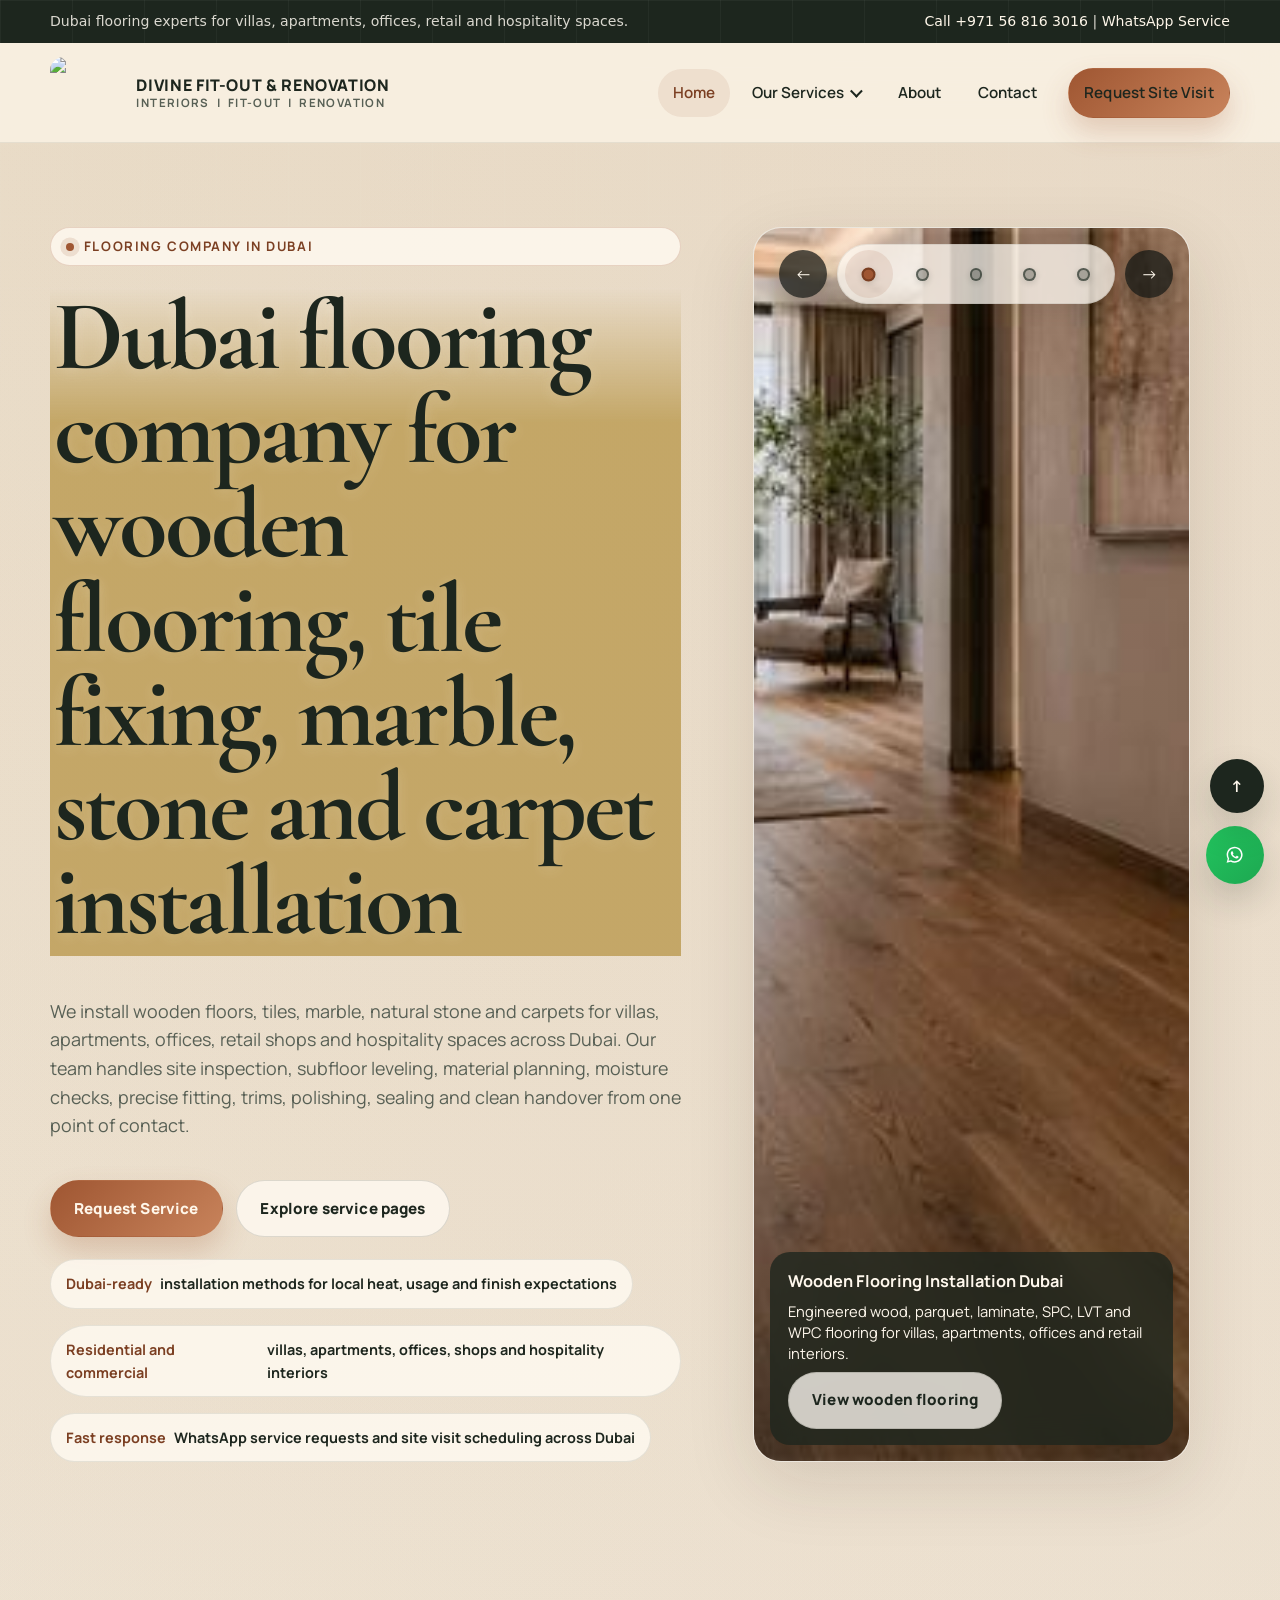
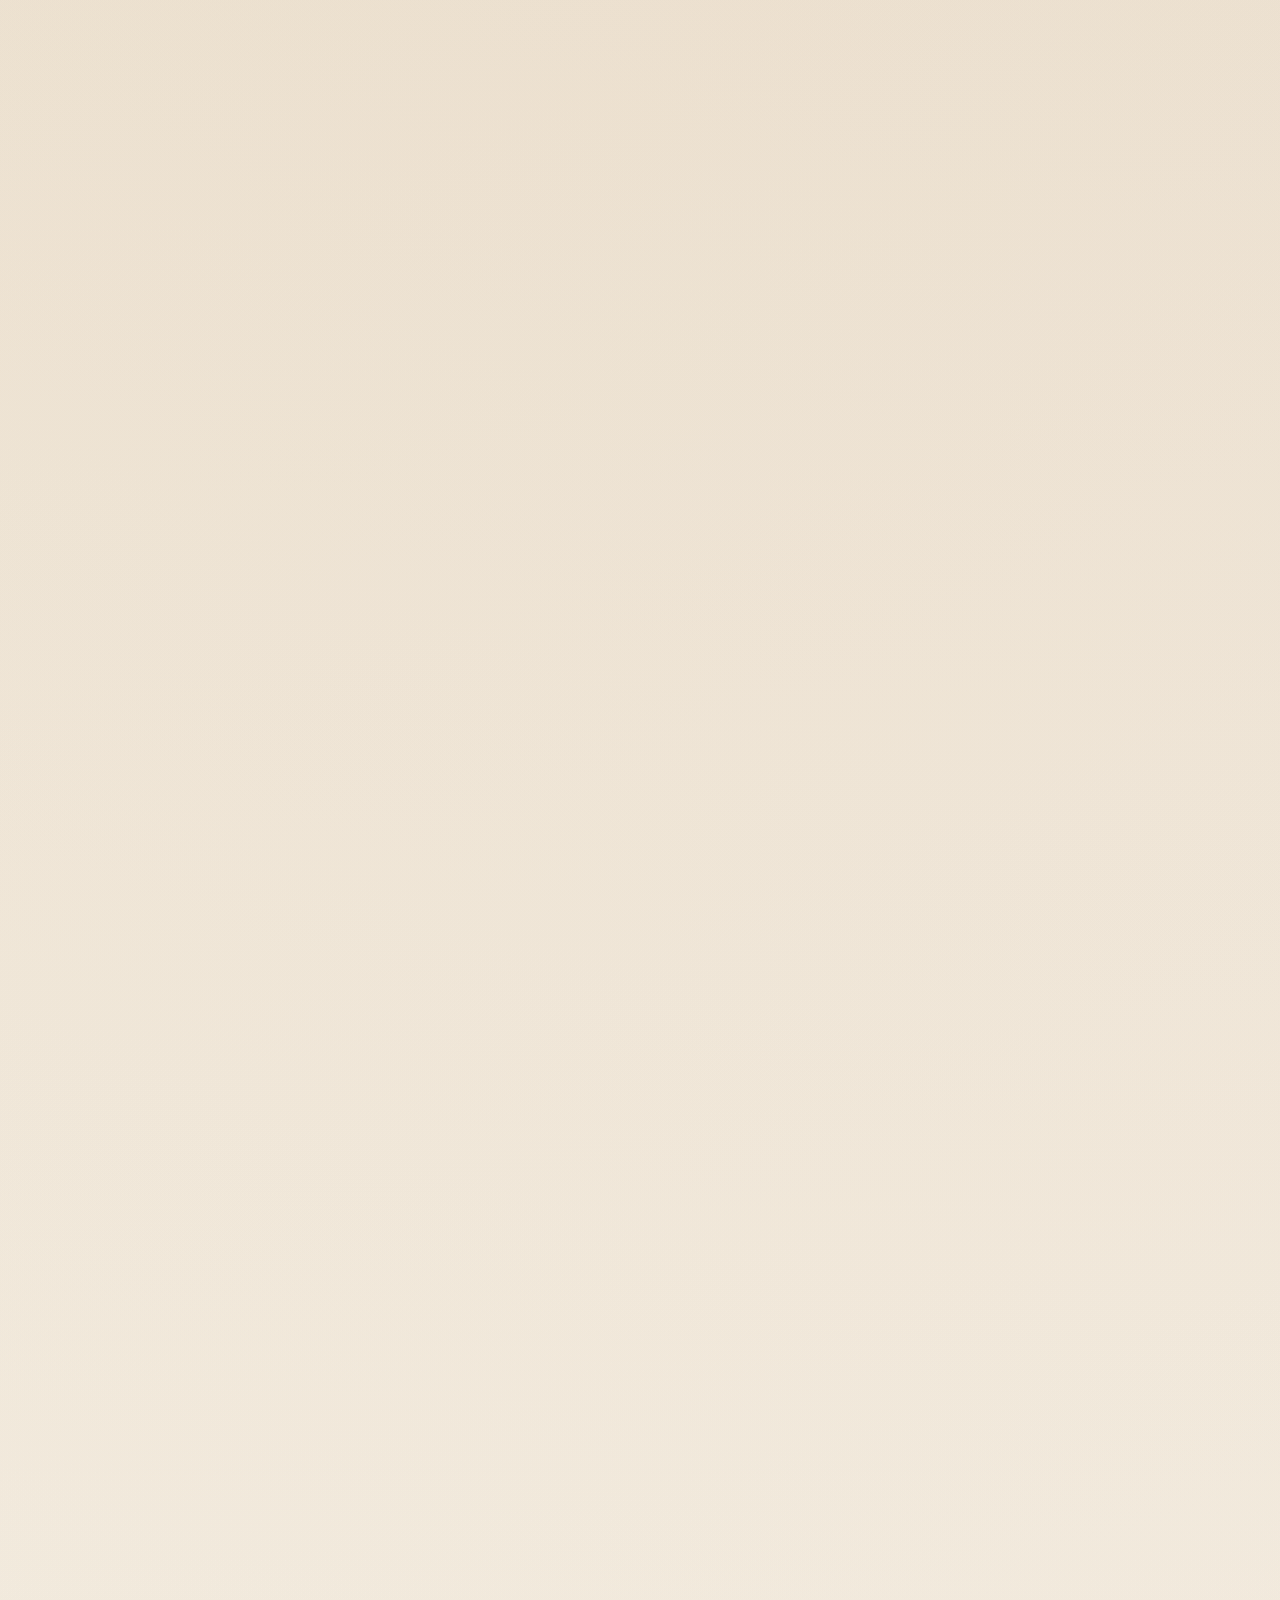
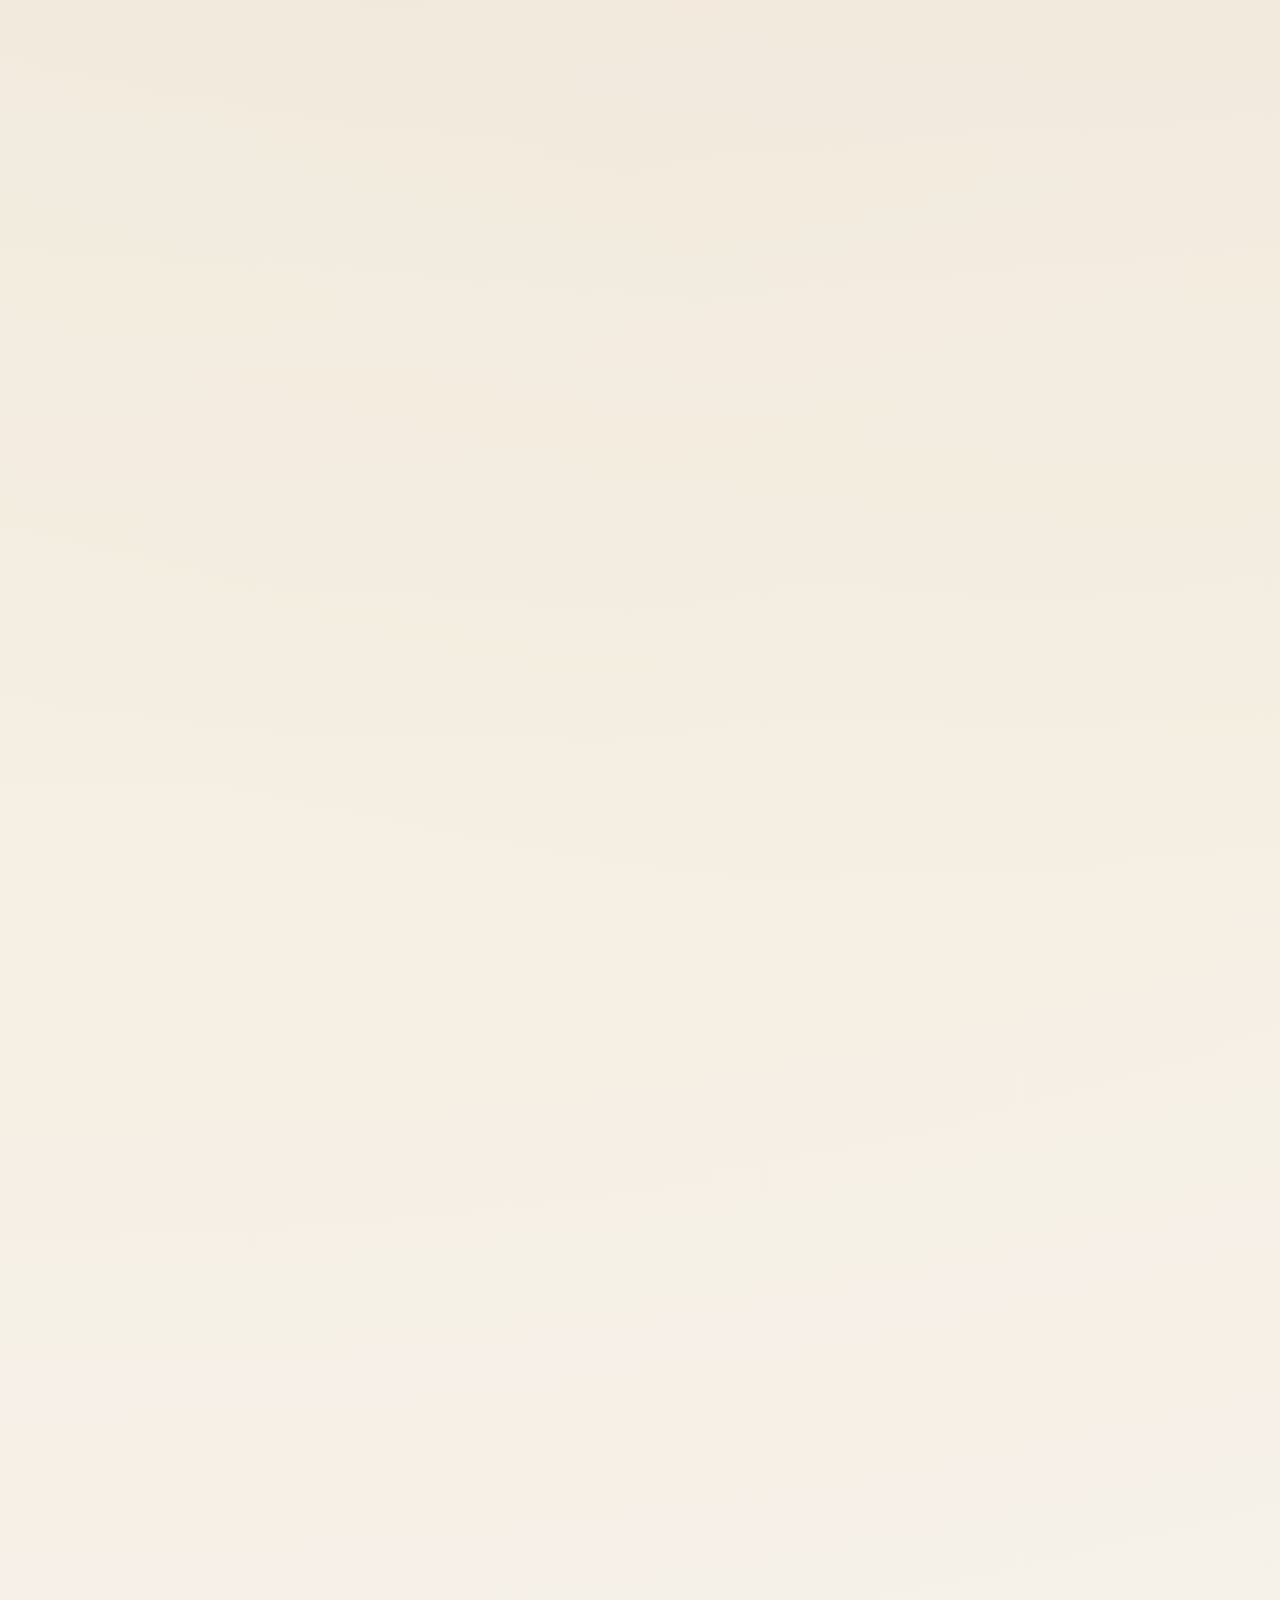
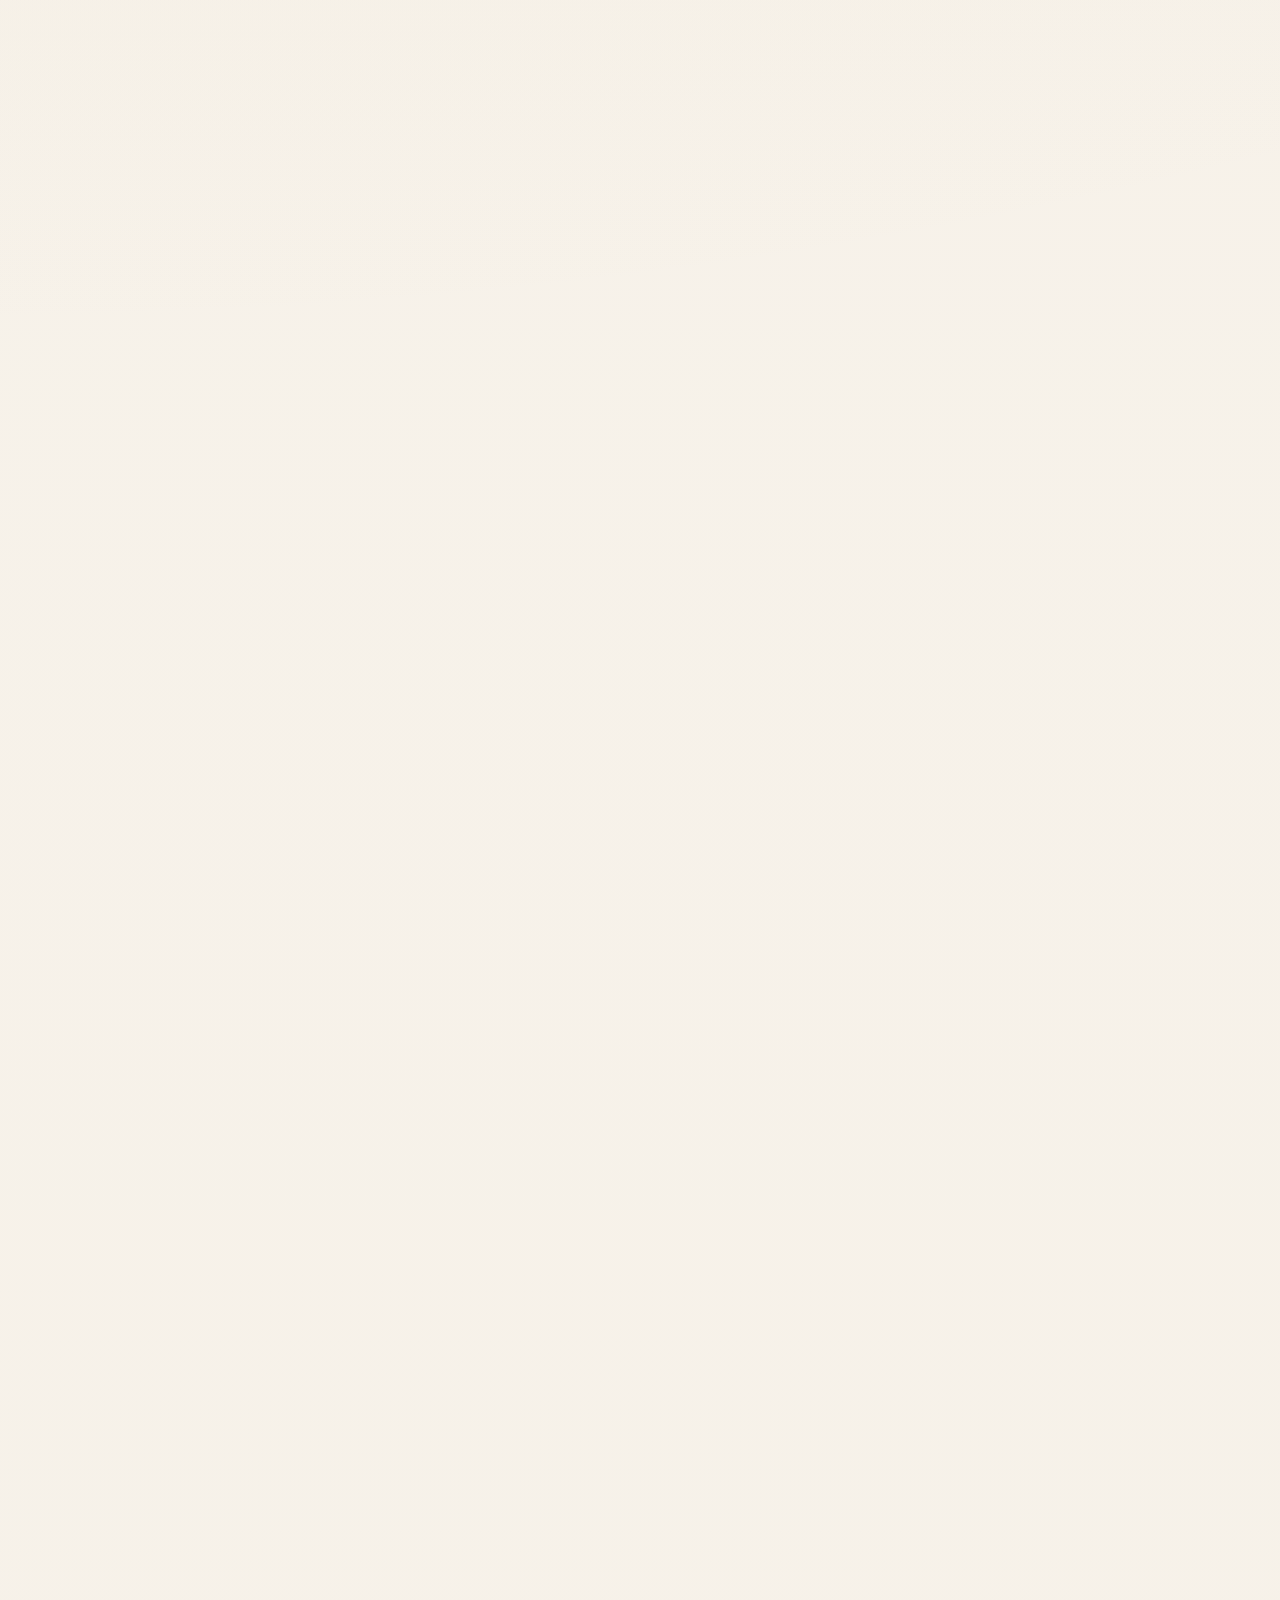
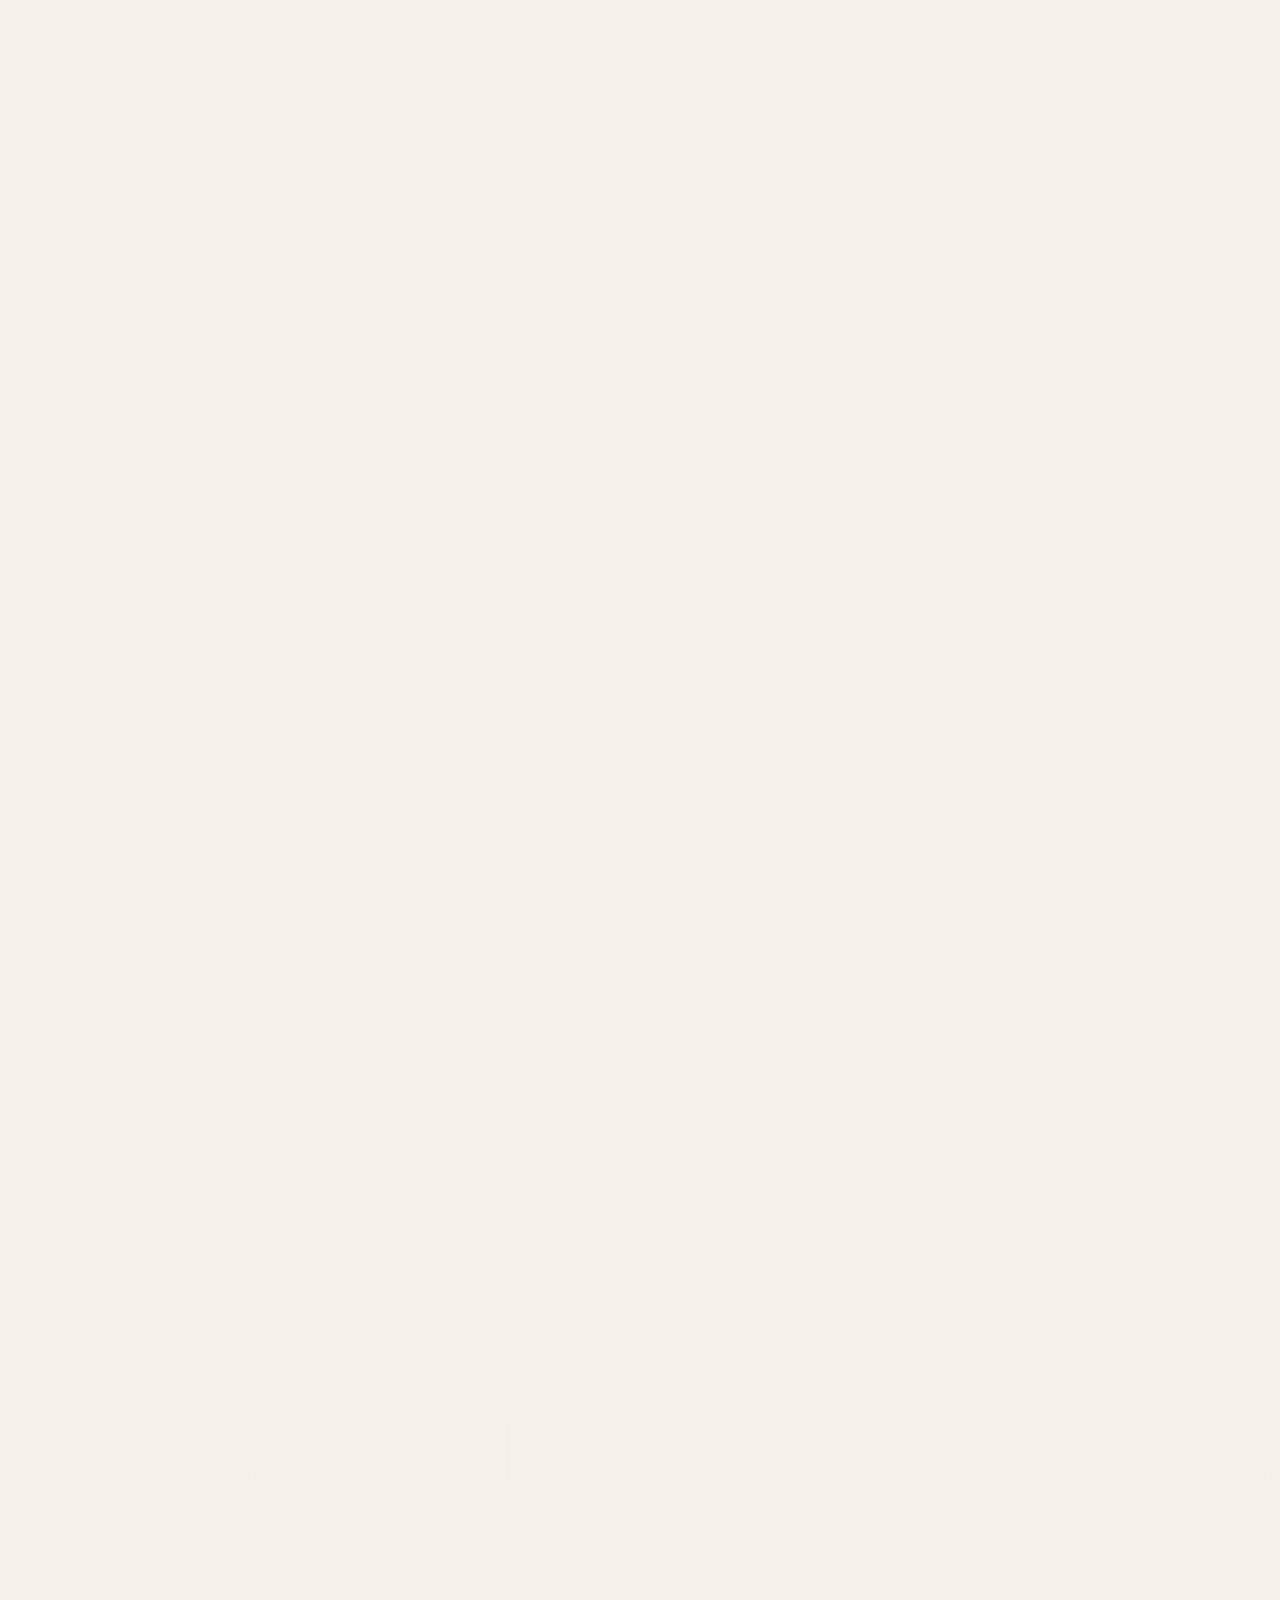
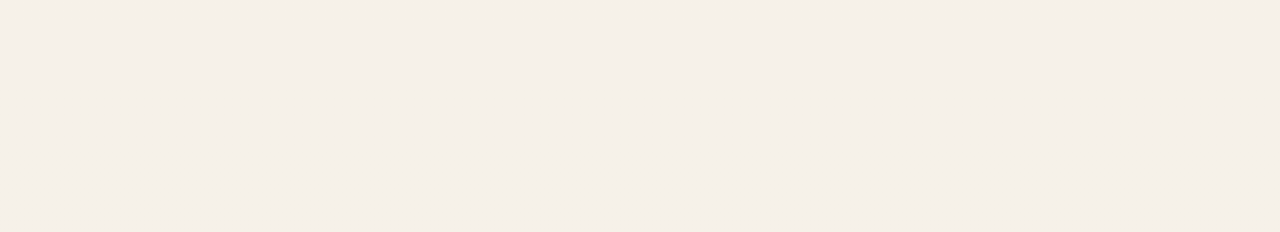
==== commit 53dbde05: "fixing image delivery" ====
--- a/index.html
+++ b/index.html
@@ -12,13 +12,13 @@
   <meta property="og:type" content="website">
   <meta property="og:url" content="https://divinefitout.com/">
   <meta name="twitter:card" content="summary_large_image">
-  <link rel="preload" as="image" href="images/service-wooden-flooring.jpg">
+  <link rel="preload" as="image" href="images/service-wooden-flooring-800.jpg" imagesrcset="images/service-wooden-flooring-800.jpg 800w, images/service-wooden-flooring-1200.jpg 1200w, images/service-wooden-flooring.jpg 1774w" imagesizes="(max-width: 1040px) 100vw, 44vw">
   <link rel="icon" href="favicon.svg" type="image/svg+xml">
   <link rel="manifest" href="site.webmanifest">
   <link rel="preconnect" href="https://fonts.googleapis.com">
   <link rel="preconnect" href="https://fonts.gstatic.com" crossorigin>
-  <link rel="stylesheet" href="https://fonts.googleapis.com/css2?family=Cormorant+Garamond:wght@500;600;700&family=Manrope:wght@400;500;600;700;800&display=swap" media="print" onload="this.media='all'">
-  <noscript><link rel="stylesheet" href="https://fonts.googleapis.com/css2?family=Cormorant+Garamond:wght@500;600;700&family=Manrope:wght@400;500;600;700;800&display=swap"></noscript>
+  <link rel="stylesheet" href="https://fonts.googleapis.com/css2?family=Cormorant+Garamond:wght@500;600;700&family=Manrope:wght@400;500;600;700;800&display=optional" media="print" onload="this.media='all'">
+  <noscript><link rel="stylesheet" href="https://fonts.googleapis.com/css2?family=Cormorant+Garamond:wght@500;600;700&family=Manrope:wght@400;500;600;700;800&display=optional"></noscript>
   <link rel="stylesheet" href="css/styles.css">
   <script type="application/ld+json">
     {
@@ -213,10 +213,10 @@
     <section class="hero">
       <div class="section-wrap hero-grid">
         <div class="hero-copy">
-          <span class="eyebrow reveal-up">Flooring Company In Dubai</span>
-          <h1 class="reveal-up reveal-delay-1">Dubai flooring company for wooden flooring, tile fixing, marble, stone and carpet installation</h1>
-          <p class="reveal-up reveal-delay-2">We install wooden floors, tiles, marble, natural stone and carpets for villas, apartments, offices, retail shops and hospitality spaces across Dubai. Our team handles site inspection, subfloor leveling, material planning, moisture checks, precise fitting, trims, polishing, sealing and clean handover from one point of contact.</p>
-          <div class="hero-actions reveal-up reveal-delay-3">
+          <span class="eyebrow">Flooring Company In Dubai</span>
+          <h1>Dubai flooring company for wooden flooring, tile fixing, marble, stone and carpet installation</h1>
+          <p>We install wooden floors, tiles, marble, natural stone and carpets for villas, apartments, offices, retail shops and hospitality spaces across Dubai. Our team handles site inspection, subfloor leveling, material planning, moisture checks, precise fitting, trims, polishing, sealing and clean handover from one point of contact.</p>
+          <div class="hero-actions">
             <a class="button button-primary" data-whatsapp-trigger="service-request" data-whatsapp-service="Multiple Services" href="https://wa.me/971568163016">Request Service</a>
             <a class="button button-secondary" href="services/index.html">Explore service pages</a>
           </div>
@@ -226,10 +226,10 @@
             <span class="chip"><strong>Fast response</strong> WhatsApp service requests and site visit scheduling across Dubai</span>
           </div>
         </div>
-        <figure class="hero-visual hero-slider reveal-up reveal-delay-2" data-hero-slider aria-label="Featured flooring and installation services in Dubai" aria-roledescription="carousel">
+        <figure class="hero-visual hero-slider" data-hero-slider aria-label="Featured flooring and installation services in Dubai" aria-roledescription="carousel">
           <div class="hero-slider-stage">
             <article class="hero-slide is-active" id="hero-slide-wood" role="tabpanel" aria-labelledby="hero-tab-wood" aria-hidden="false" data-hero-slide>
-              <img src="images/service-wooden-flooring.jpg" alt="Engineered wooden flooring installation in a Dubai bedroom and lounge" width="1774" height="887" loading="eager" fetchpriority="high" decoding="async">
+              <img src="images/service-wooden-flooring-800.jpg" srcset="images/service-wooden-flooring-800.jpg 800w, images/service-wooden-flooring-1200.jpg 1200w, images/service-wooden-flooring.jpg 1774w" sizes="(max-width: 1040px) 100vw, 44vw" alt="Engineered wooden flooring installation in a Dubai bedroom and lounge" width="1774" height="887" loading="eager" fetchpriority="high" decoding="async">
               <div class="hero-visual-note hero-slide-note">
                 <strong>Wooden Flooring Installation Dubai</strong>
                 <span>Engineered wood, parquet, laminate, SPC, LVT and WPC flooring for villas, apartments, offices and retail interiors.</span>
@@ -237,7 +237,7 @@
               </div>
             </article>
             <article class="hero-slide" id="hero-slide-tile" role="tabpanel" aria-labelledby="hero-tab-tile" aria-hidden="true" data-hero-slide inert>
-              <img src="images/service-tile-fixing.jpg" alt="Large-format tile fixing in a Dubai bathroom and kitchen interior" width="1838" height="856" loading="lazy" decoding="async" fetchpriority="low">
+              <img src="images/service-tile-fixing-800.jpg" srcset="images/service-tile-fixing-800.jpg 800w, images/service-tile-fixing-1200.jpg 1200w, images/service-tile-fixing.jpg 1838w" sizes="(max-width: 1040px) 100vw, 44vw" alt="Large-format tile fixing in a Dubai bathroom and kitchen interior" width="1838" height="856" loading="lazy" decoding="async" fetchpriority="low">
               <div class="hero-visual-note hero-slide-note">
                 <strong>Tile Fixing Services Dubai</strong>
                 <span>Precise floor and wall tile installation, leveling, adhesive selection, regrouting and repair work for homes and commercial spaces.</span>
@@ -245,7 +245,7 @@
               </div>
             </article>
             <article class="hero-slide" id="hero-slide-marble" role="tabpanel" aria-labelledby="hero-tab-marble" aria-hidden="true" data-hero-slide inert>
-              <img src="images/service-marble-installation.jpg" alt="Polished marble installation in a Dubai luxury reception interior" width="1717" height="916" loading="lazy" decoding="async" fetchpriority="low">
+              <img src="images/service-marble-installation-800.jpg" srcset="images/service-marble-installation-800.jpg 800w, images/service-marble-installation-1200.jpg 1200w, images/service-marble-installation.jpg 1717w" sizes="(max-width: 1040px) 100vw, 44vw" alt="Polished marble installation in a Dubai luxury reception interior" width="1717" height="916" loading="lazy" decoding="async" fetchpriority="low">
               <div class="hero-visual-note hero-slide-note">
                 <strong>Marble Installation Dubai</strong>
                 <span>Premium marble flooring, stairs, wall cladding, polishing and sealing for luxury residential, retail and hospitality interiors.</span>
@@ -253,7 +253,7 @@
               </div>
             </article>
             <article class="hero-slide" id="hero-slide-stone" role="tabpanel" aria-labelledby="hero-tab-stone" aria-hidden="true" data-hero-slide inert>
-              <img src="images/service-stone-installation.jpg" alt="Natural stone floor and wall installation in a Dubai villa courtyard transition space" width="1774" height="887" loading="lazy" decoding="async" fetchpriority="low">
+              <img src="images/service-stone-installation-800.jpg" srcset="images/service-stone-installation-800.jpg 800w, images/service-stone-installation-1200.jpg 1200w, images/service-stone-installation.jpg 1774w" sizes="(max-width: 1040px) 100vw, 44vw" alt="Natural stone floor and wall installation in a Dubai villa courtyard transition space" width="1774" height="887" loading="lazy" decoding="async" fetchpriority="low">
               <div class="hero-visual-note hero-slide-note">
                 <strong>Stone Installation Dubai</strong>
                 <span>Granite, travertine, limestone, sandstone and slate installation for floors, walls, stairs, courtyards and feature surfaces.</span>
@@ -261,7 +261,7 @@
               </div>
             </article>
             <article class="hero-slide" id="hero-slide-carpet" role="tabpanel" aria-labelledby="hero-tab-carpet" aria-hidden="true" data-hero-slide inert>
-              <img src="images/service-carpet-installation.jpg" alt="Premium carpet installation in a Dubai hotel suite or executive lounge" width="1536" height="1024" loading="lazy" decoding="async" fetchpriority="low">
+              <img src="images/service-carpet-installation-800.jpg" srcset="images/service-carpet-installation-800.jpg 800w, images/service-carpet-installation-1200.jpg 1200w, images/service-carpet-installation.jpg 1536w" sizes="(max-width: 1040px) 100vw, 44vw" alt="Premium carpet installation in a Dubai hotel suite or executive lounge" width="1536" height="1024" loading="lazy" decoding="async" fetchpriority="low">
               <div class="hero-visual-note hero-slide-note">
                 <strong>Carpet Installation Dubai</strong>
                 <span>Wall-to-wall carpet, carpet tile fitting, underlay, stitching and replacement work for bedrooms, offices and hospitality spaces.</span>
@@ -294,7 +294,7 @@
         <div class="grid-3">
           <article class="card service-card">
             <div class="service-thumb">
-              <img src="images/service-wooden-flooring.jpg" alt="Engineered wooden flooring installation in a Dubai bedroom and lounge" width="1774" height="887" loading="lazy" decoding="async" fetchpriority="low">
+              <img src="images/service-wooden-flooring-800.jpg" srcset="images/service-wooden-flooring-800.jpg 800w, images/service-wooden-flooring-1200.jpg 1200w, images/service-wooden-flooring.jpg 1774w" sizes="(max-width: 560px) 100vw, (max-width: 1040px) 50vw, 33vw" alt="Engineered wooden flooring installation in a Dubai bedroom and lounge" width="1774" height="887" loading="lazy" decoding="async" fetchpriority="low">
             </div>
             <h3><a href="services/wooden-flooring-dubai.html">Wooden Flooring Dubai</a></h3>
             <p>Engineered wood, parquet, laminate, SPC, LVT and WPC flooring installation for Dubai homes, offices and design-led commercial interiors.</p>
@@ -306,7 +306,7 @@
           </article>
           <article class="card service-card">
             <div class="service-thumb">
-              <img src="images/service-tile-fixing.jpg" alt="Large-format tile fixing in a Dubai bathroom and kitchen interior" width="1838" height="856" loading="lazy" decoding="async" fetchpriority="low">
+              <img src="images/service-tile-fixing-800.jpg" srcset="images/service-tile-fixing-800.jpg 800w, images/service-tile-fixing-1200.jpg 1200w, images/service-tile-fixing.jpg 1838w" sizes="(max-width: 560px) 100vw, (max-width: 1040px) 50vw, 33vw" alt="Large-format tile fixing in a Dubai bathroom and kitchen interior" width="1838" height="856" loading="lazy" decoding="async" fetchpriority="low">
             </div>
             <h3><a href="services/tile-fixing-dubai.html">Tile Fixing Dubai</a></h3>
             <p>Floor and wall tile fixing for bathrooms, kitchens, living areas, offices and commercial spaces that need durable, clean-lined tile work.</p>
@@ -318,7 +318,7 @@
           </article>
           <article class="card service-card">
             <div class="service-thumb">
-              <img src="images/service-marble-installation.jpg" alt="Polished marble installation in a Dubai luxury reception interior" width="1717" height="916" loading="lazy" decoding="async" fetchpriority="low">
+              <img src="images/service-marble-installation-800.jpg" srcset="images/service-marble-installation-800.jpg 800w, images/service-marble-installation-1200.jpg 1200w, images/service-marble-installation.jpg 1717w" sizes="(max-width: 560px) 100vw, (max-width: 1040px) 50vw, 33vw" alt="Polished marble installation in a Dubai luxury reception interior" width="1717" height="916" loading="lazy" decoding="async" fetchpriority="low">
             </div>
             <h3><a href="services/marble-installation-dubai.html">Marble Installation Dubai</a></h3>
             <p>Marble flooring, staircases, wall cladding and polished stone finishes for luxury villas, reception areas, retail and hospitality interiors.</p>
@@ -330,7 +330,7 @@
           </article>
           <article class="card service-card">
             <div class="service-thumb">
-              <img src="images/service-stone-installation.jpg" alt="Natural stone floor and wall installation in a Dubai villa courtyard transition space" width="1774" height="887" loading="lazy" decoding="async" fetchpriority="low">
+              <img src="images/service-stone-installation-800.jpg" srcset="images/service-stone-installation-800.jpg 800w, images/service-stone-installation-1200.jpg 1200w, images/service-stone-installation.jpg 1774w" sizes="(max-width: 560px) 100vw, (max-width: 1040px) 50vw, 33vw" alt="Natural stone floor and wall installation in a Dubai villa courtyard transition space" width="1774" height="887" loading="lazy" decoding="async" fetchpriority="low">
             </div>
             <h3><a href="services/stone-installation-dubai.html">Stone Installation Dubai</a></h3>
             <p>Natural stone installation for granite, travertine, limestone, sandstone and other premium finishes used across indoor and outdoor Dubai projects.</p>
@@ -342,7 +342,7 @@
           </article>
           <article class="card service-card">
             <div class="service-thumb">
-              <img src="images/service-carpet-installation.jpg" alt="Premium carpet installation in a Dubai hotel suite or executive lounge" width="1536" height="1024" loading="lazy" decoding="async" fetchpriority="low">
+              <img src="images/service-carpet-installation-800.jpg" srcset="images/service-carpet-installation-800.jpg 800w, images/service-carpet-installation-1200.jpg 1200w, images/service-carpet-installation.jpg 1536w" sizes="(max-width: 560px) 100vw, (max-width: 1040px) 50vw, 33vw" alt="Premium carpet installation in a Dubai hotel suite or executive lounge" width="1536" height="1024" loading="lazy" decoding="async" fetchpriority="low">
             </div>
             <h3><a href="services/carpet-installation-dubai.html">Carpet Installation Dubai</a></h3>
             <p>Carpet installation for bedrooms, offices, lounges, hospitality interiors and commercial fit-outs that need comfort, acoustic support and clean finishing.</p>
--- a/css/styles.css
+++ b/css/styles.css
@@ -182,6 +182,7 @@
   background: var(--ink);
   color: rgba(255, 250, 242, 0.84);
   font-size: 0.88rem;
+  font-family: system-ui, -apple-system, "Segoe UI", sans-serif;
 }
 
 .topbar-wrap {
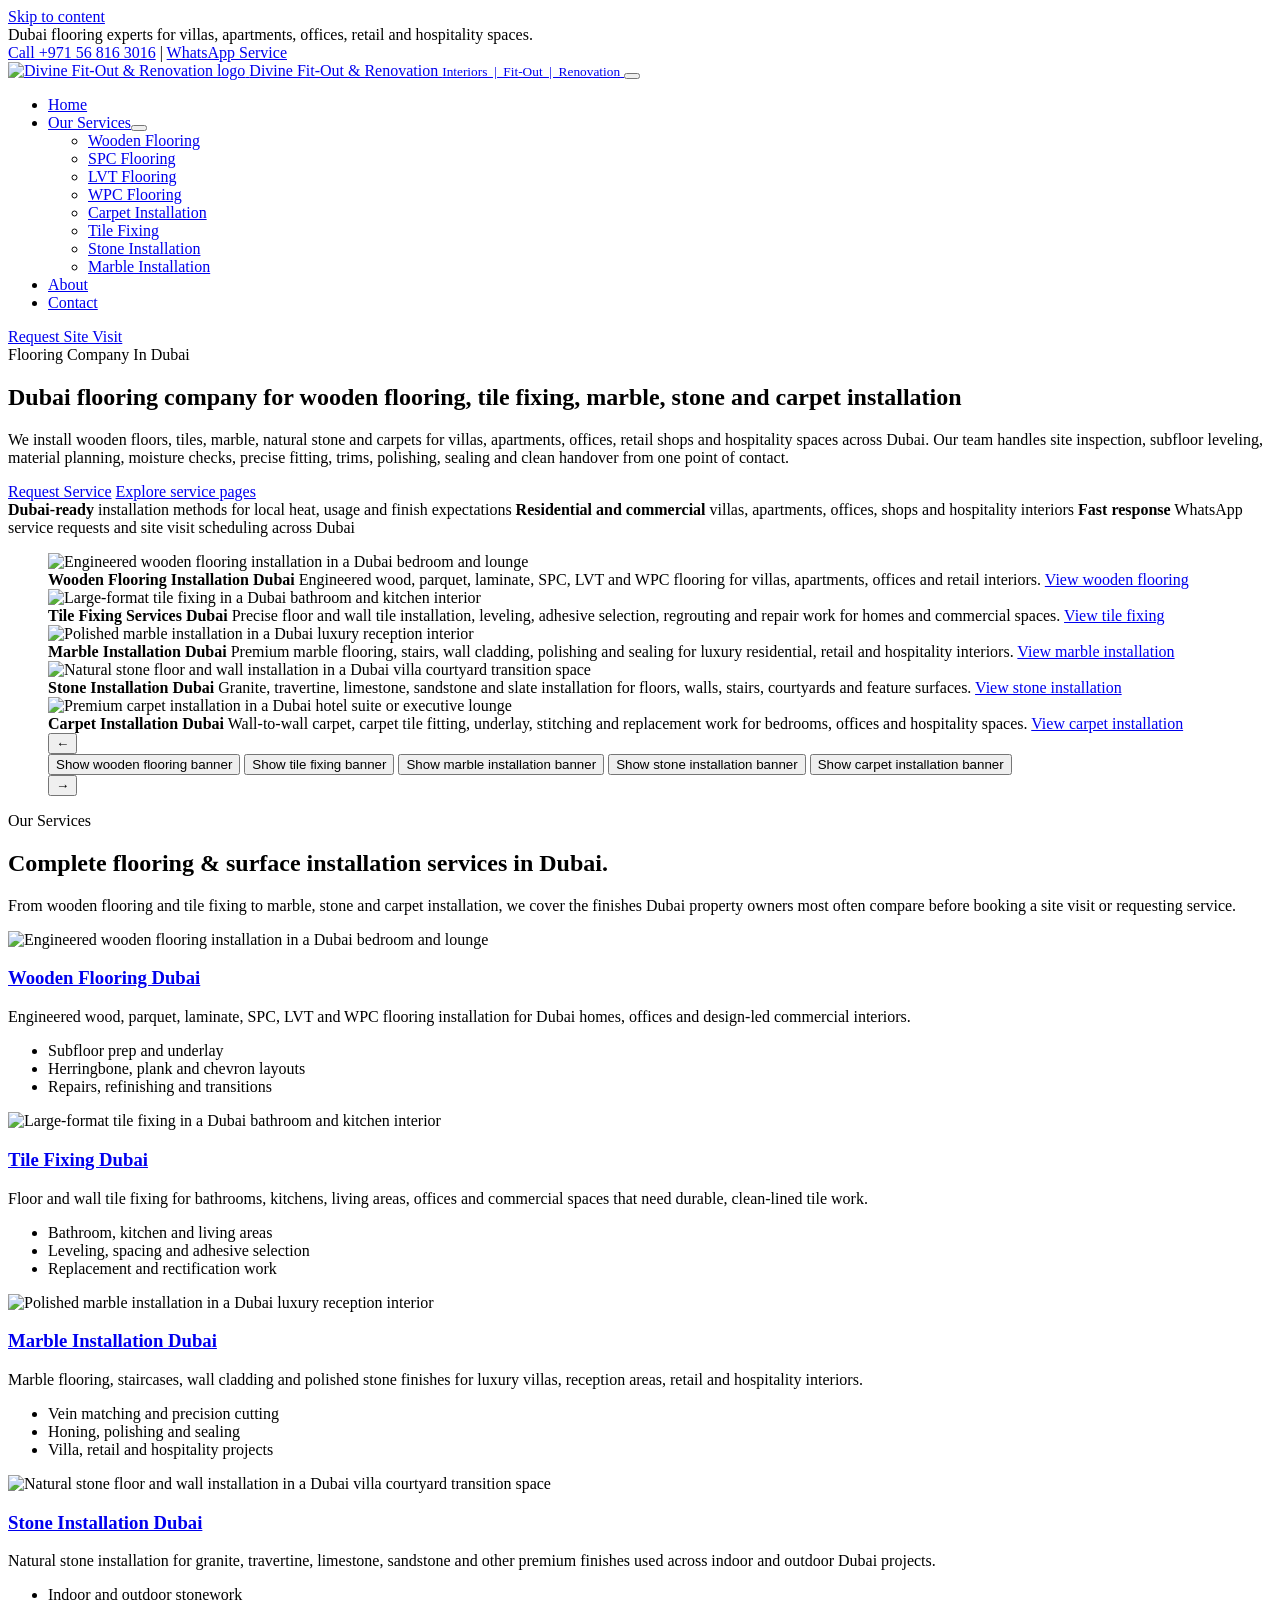
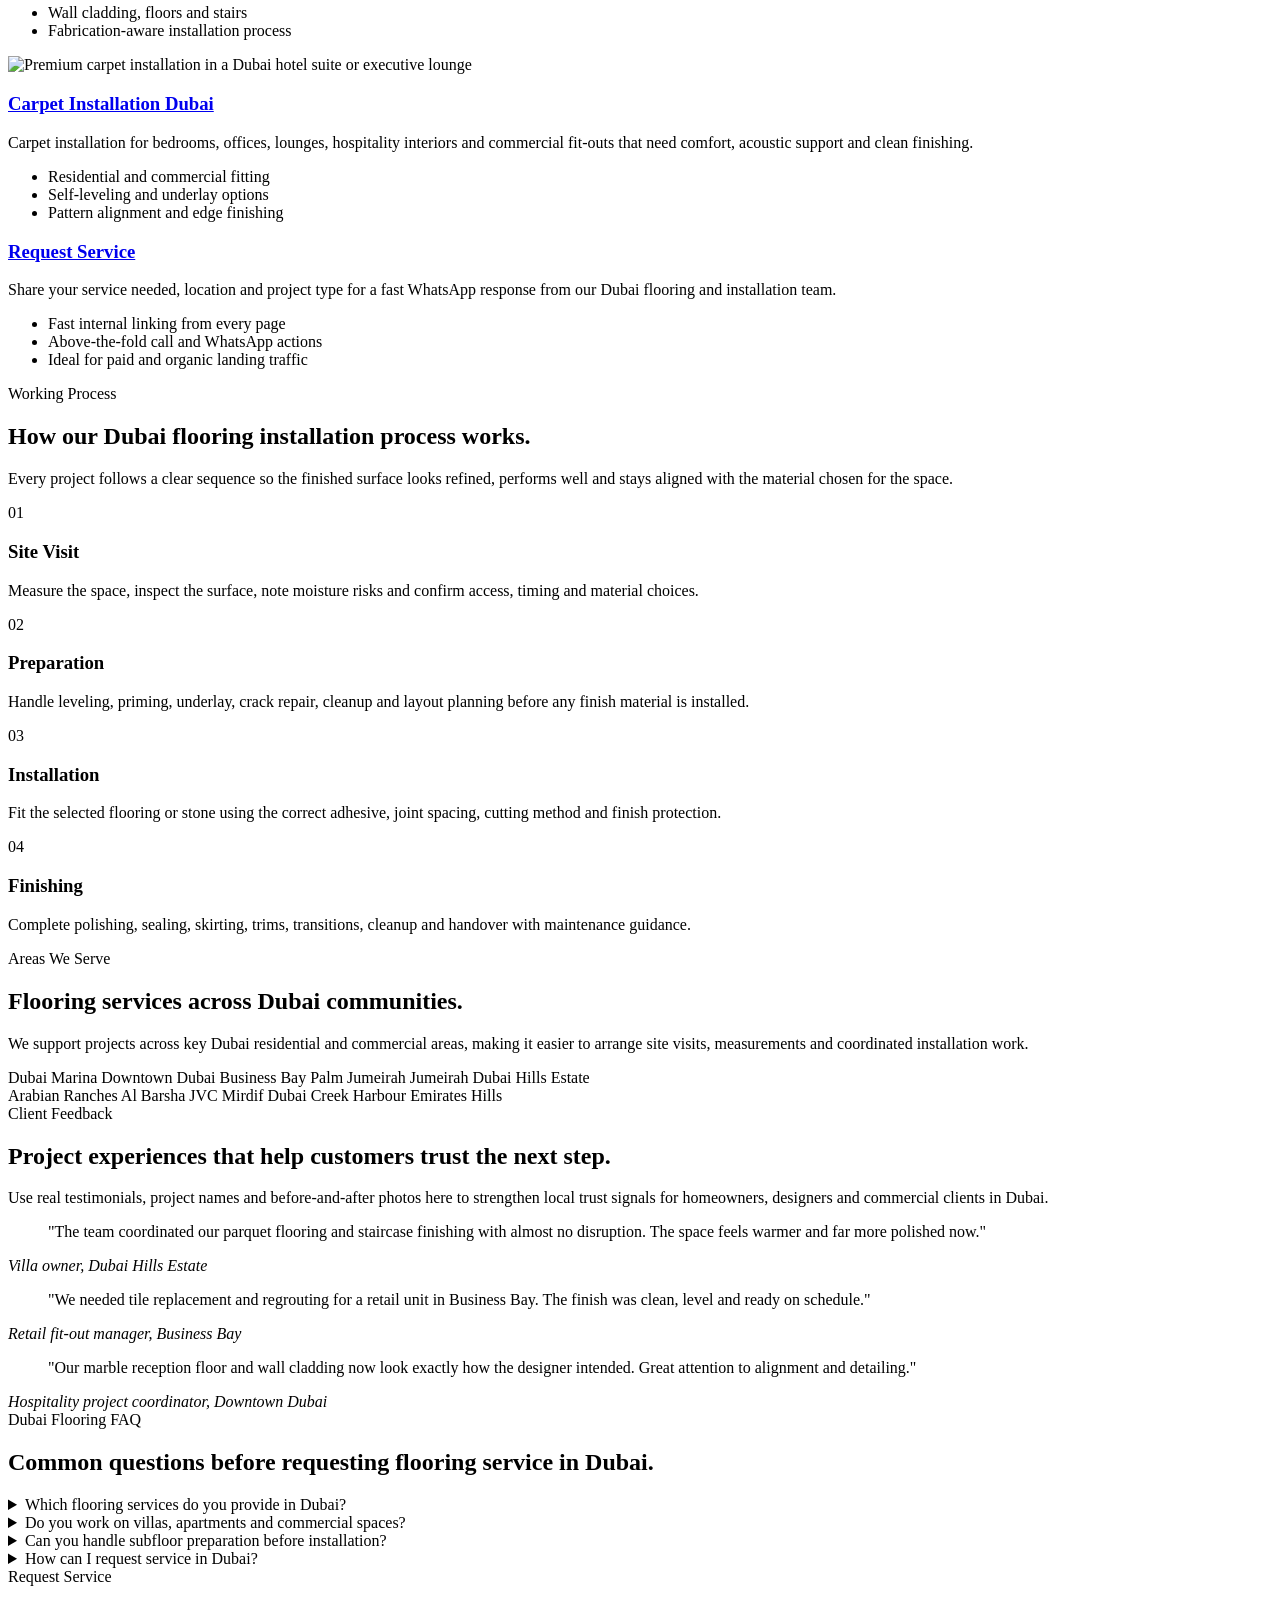
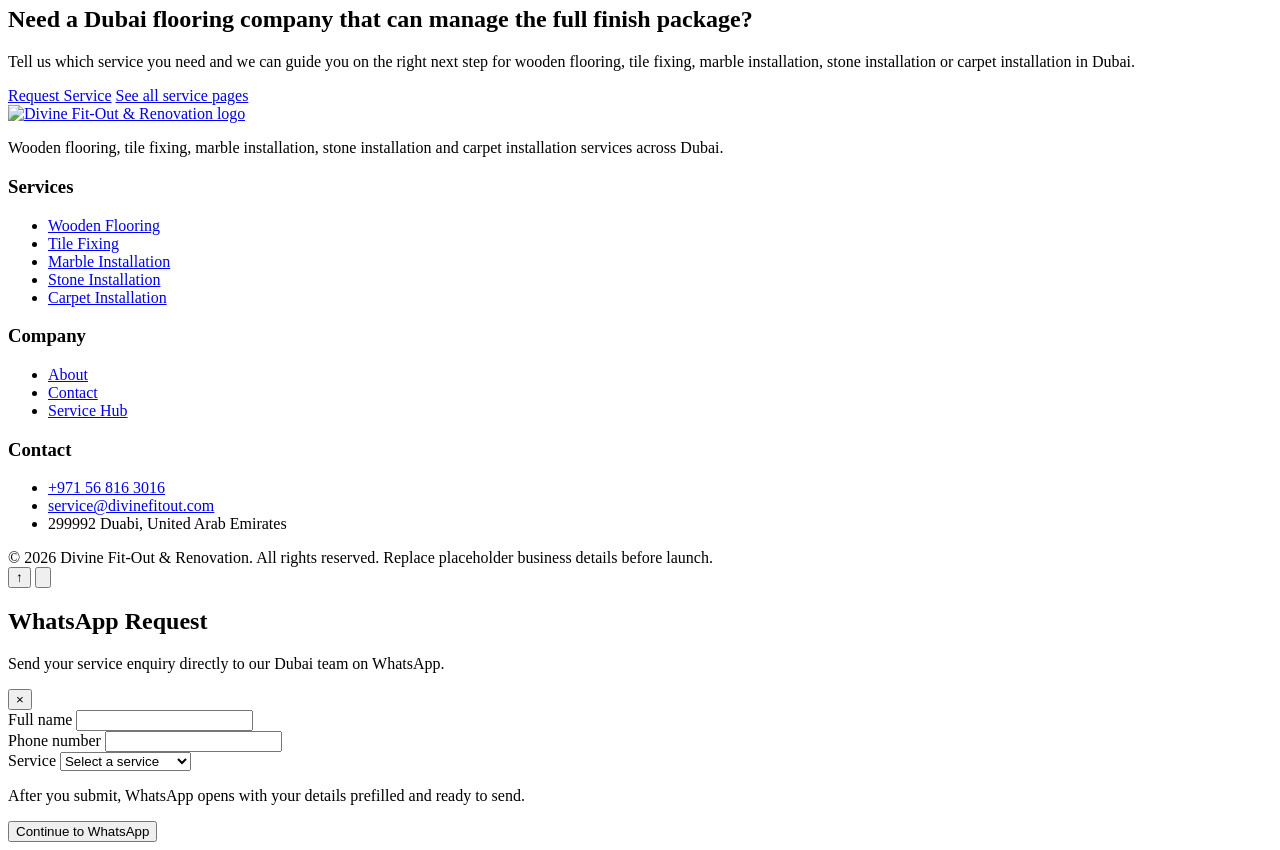
==== commit 1b15a2dd: "update page speed" ====
--- a/index.html
+++ b/index.html
@@ -12,14 +12,11 @@
   <meta property="og:type" content="website">
   <meta property="og:url" content="https://divinefitout.com/">
   <meta name="twitter:card" content="summary_large_image">
-  <link rel="preload" as="image" href="images/service-wooden-flooring-800.jpg" imagesrcset="images/service-wooden-flooring-800.jpg 800w, images/service-wooden-flooring-1200.jpg 1200w, images/service-wooden-flooring.jpg 1774w" imagesizes="(max-width: 1040px) 100vw, 44vw">
-  <link rel="icon" href="favicon.svg" type="image/svg+xml">
-  <link rel="manifest" href="site.webmanifest">
-  <link rel="preconnect" href="https://fonts.googleapis.com">
-  <link rel="preconnect" href="https://fonts.gstatic.com" crossorigin>
-  <link rel="stylesheet" href="https://fonts.googleapis.com/css2?family=Cormorant+Garamond:wght@500;600;700&family=Manrope:wght@400;500;600;700;800&display=optional" media="print" onload="this.media='all'">
-  <noscript><link rel="stylesheet" href="https://fonts.googleapis.com/css2?family=Cormorant+Garamond:wght@500;600;700&family=Manrope:wght@400;500;600;700;800&display=optional"></noscript>
-  <link rel="stylesheet" href="css/styles.css">
+  <link rel="preload" as="image" href="https://divinefitout.com/images/service-wooden-flooring-800.webp" imagesrcset="https://divinefitout.com/images/service-wooden-flooring-800.webp 800w, https://divinefitout.com/images/service-wooden-flooring-1200.webp 1200w, https://divinefitout.com/images/service-wooden-flooring.webp 1774w" imagesizes="(max-width: 1040px) 100vw, 44vw" type="image/webp">
+  <link rel="icon" href="https://divinefitout.com/favicon.svg" type="image/svg+xml">
+  <link rel="manifest" href="https://divinefitout.com/site.webmanifest">
+  <link rel="preload" href="https://divinefitout.com/css/styles.css" as="style" onload="this.onload=null;this.rel='stylesheet'">
+  <noscript><link rel="stylesheet" href="https://divinefitout.com/css/styles.css"></noscript>
   <script type="application/ld+json">
     {
       "@context": "https://schema.org",
@@ -172,8 +169,8 @@
   </div>
   <header class="site-header">
     <div class="header-wrap">
-      <a class="brand" href="index.html" aria-label="Divine Fit-Out &amp; Renovation home">
-        <img class="brand-mark brand-mark--logo" src="images/divine-logo-full.png" alt="Divine Fit-Out &amp; Renovation logo" width="272" height="272" decoding="async">
+      <a class="brand" href="https://divinefitout.com/" aria-label="Divine Fit-Out &amp; Renovation home">
+        <img class="brand-mark brand-mark--logo" src="https://divinefitout.com/images/divine-logo-full-96.webp" srcset="https://divinefitout.com/images/divine-logo-full-96.webp 96w, https://divinefitout.com/images/divine-logo-full-160.webp 160w, https://divinefitout.com/images/divine-logo-full.webp 272w" sizes="(max-width: 560px) 48px, (max-width: 1040px) 54px, 72px" alt="Divine Fit-Out &amp; Renovation logo" width="272" height="272" decoding="async">
         <span class="brand-text">Divine Fit-Out &amp; Renovation <small>Interiors &nbsp;|&nbsp; Fit-Out &nbsp;|&nbsp; Renovation</small></span>
       </a>
       <button class="nav-toggle" type="button" aria-expanded="false" aria-label="Toggle navigation" data-nav-toggle>
@@ -183,28 +180,24 @@
       </button>
       <nav class="main-nav" aria-label="Main navigation" data-main-nav>
         <ul>
-          <li><a data-nav-link href="index.html">Home</a></li>
+          <li><a data-nav-link href="https://divinefitout.com/">Home</a></li>
           <li class="has-submenu">
-            <a data-nav-link data-services-root href="services/index.html">Our Services</a>
+              <a data-nav-link data-services-root href="https://divinefitout.com/services/">Our Services</a>
             <ul class="submenu">
-              <li class="submenu-group">
-                <a data-nav-link data-wood-root href="services/wooden-flooring-dubai.html">Wooden Flooring</a>
-                <ul class="submenu submenu--nested">
-                  <li><a data-nav-link href="services/spc-flooring-dubai.html">SPC Flooring</a></li>
-                  <li><a data-nav-link href="services/lvt-flooring-dubai.html">LVT Flooring</a></li>
-                  <li><a data-nav-link href="services/wpc-flooring-dubai.html">WPC Flooring</a></li>
-                </ul>
-              </li>
-              <li><a data-nav-link href="services/carpet-installation-dubai.html">Carpet Installation</a></li>
-              <li><a data-nav-link href="services/tile-fixing-dubai.html">Tile Fixing</a></li>
-              <li><a data-nav-link href="services/stone-installation-dubai.html">Stone Installation</a></li>
-              <li><a data-nav-link href="services/marble-installation-dubai.html">Marble Installation</a></li>
+              <li><a data-nav-link data-wood-root href="https://divinefitout.com/services/wooden-flooring-dubai.html">Wooden Flooring</a></li>
+              <li class="submenu-item--nested"><a data-nav-link href="https://divinefitout.com/services/spc-flooring-dubai.html">SPC Flooring</a></li>
+              <li class="submenu-item--nested"><a data-nav-link href="https://divinefitout.com/services/lvt-flooring-dubai.html">LVT Flooring</a></li>
+              <li class="submenu-item--nested"><a data-nav-link href="https://divinefitout.com/services/wpc-flooring-dubai.html">WPC Flooring</a></li>
+              <li><a data-nav-link href="https://divinefitout.com/services/carpet-installation-dubai.html">Carpet Installation</a></li>
+              <li><a data-nav-link href="https://divinefitout.com/services/tile-fixing-dubai.html">Tile Fixing</a></li>
+              <li><a data-nav-link href="https://divinefitout.com/services/stone-installation-dubai.html">Stone Installation</a></li>
+              <li><a data-nav-link href="https://divinefitout.com/services/marble-installation-dubai.html">Marble Installation</a></li>
             </ul>
           </li>
-          <li><a data-nav-link href="about.html">About</a></li>
-          <li><a data-nav-link href="contact.html">Contact</a></li>
+          <li><a data-nav-link href="https://divinefitout.com/about.html">About</a></li>
+          <li><a data-nav-link href="https://divinefitout.com/contact.html">Contact</a></li>
         </ul>
-        <a class="button button-primary" data-whatsapp-trigger="site-visit" href="contact.html">Request Site Visit</a>
+        <a class="button button-primary" data-whatsapp-trigger="site-visit" href="https://divinefitout.com/contact.html">Request Site Visit</a>
       </nav>
     </div>
   </header>
@@ -218,7 +211,7 @@
           <p>We install wooden floors, tiles, marble, natural stone and carpets for villas, apartments, offices, retail shops and hospitality spaces across Dubai. Our team handles site inspection, subfloor leveling, material planning, moisture checks, precise fitting, trims, polishing, sealing and clean handover from one point of contact.</p>
           <div class="hero-actions">
             <a class="button button-primary" data-whatsapp-trigger="service-request" data-whatsapp-service="Multiple Services" href="https://wa.me/971568163016">Request Service</a>
-            <a class="button button-secondary" href="services/index.html">Explore service pages</a>
+            <a class="button button-secondary" href="https://divinefitout.com/services/">Explore service pages</a>
           </div>
           <div class="hero-trust">
             <span class="chip"><strong>Dubai-ready</strong> installation methods for local heat, usage and finish expectations</span>
@@ -229,43 +222,58 @@
         <figure class="hero-visual hero-slider" data-hero-slider aria-label="Featured flooring and installation services in Dubai" aria-roledescription="carousel">
           <div class="hero-slider-stage">
             <article class="hero-slide is-active" id="hero-slide-wood" role="tabpanel" aria-labelledby="hero-tab-wood" aria-hidden="false" data-hero-slide>
-              <img src="images/service-wooden-flooring-800.jpg" srcset="images/service-wooden-flooring-800.jpg 800w, images/service-wooden-flooring-1200.jpg 1200w, images/service-wooden-flooring.jpg 1774w" sizes="(max-width: 1040px) 100vw, 44vw" alt="Engineered wooden flooring installation in a Dubai bedroom and lounge" width="1774" height="887" loading="eager" fetchpriority="high" decoding="async">
+              <picture>
+                <source type="image/webp" srcset="https://divinefitout.com/images/service-wooden-flooring-800.webp 800w, https://divinefitout.com/images/service-wooden-flooring-1200.webp 1200w, https://divinefitout.com/images/service-wooden-flooring.webp 1774w" sizes="(max-width: 1040px) 100vw, 44vw">
+                <img src="https://divinefitout.com/images/service-wooden-flooring-800.jpg" srcset="https://divinefitout.com/images/service-wooden-flooring-800.jpg 800w, https://divinefitout.com/images/service-wooden-flooring-1200.jpg 1200w, https://divinefitout.com/images/service-wooden-flooring.jpg 1774w" sizes="(max-width: 1040px) 100vw, 44vw" alt="Engineered wooden flooring installation in a Dubai bedroom and lounge" width="1774" height="887" loading="eager" fetchpriority="high" decoding="async">
+              </picture>
               <div class="hero-visual-note hero-slide-note">
                 <strong>Wooden Flooring Installation Dubai</strong>
                 <span>Engineered wood, parquet, laminate, SPC, LVT and WPC flooring for villas, apartments, offices and retail interiors.</span>
-                <a class="button button-secondary" href="services/wooden-flooring-dubai.html">View wooden flooring</a>
+                <a class="button button-secondary" href="https://divinefitout.com/services/wooden-flooring-dubai.html">View wooden flooring</a>
               </div>
             </article>
             <article class="hero-slide" id="hero-slide-tile" role="tabpanel" aria-labelledby="hero-tab-tile" aria-hidden="true" data-hero-slide inert>
-              <img src="images/service-tile-fixing-800.jpg" srcset="images/service-tile-fixing-800.jpg 800w, images/service-tile-fixing-1200.jpg 1200w, images/service-tile-fixing.jpg 1838w" sizes="(max-width: 1040px) 100vw, 44vw" alt="Large-format tile fixing in a Dubai bathroom and kitchen interior" width="1838" height="856" loading="lazy" decoding="async" fetchpriority="low">
+              <picture>
+                <source type="image/webp" srcset="https://divinefitout.com/images/service-tile-fixing-800.webp 800w, https://divinefitout.com/images/service-tile-fixing-1200.webp 1200w, https://divinefitout.com/images/service-tile-fixing.webp 1838w" sizes="(max-width: 1040px) 100vw, 44vw">
+                <img src="https://divinefitout.com/images/service-tile-fixing-800.jpg" srcset="https://divinefitout.com/images/service-tile-fixing-800.jpg 800w, https://divinefitout.com/images/service-tile-fixing-1200.jpg 1200w, https://divinefitout.com/images/service-tile-fixing.jpg 1838w" sizes="(max-width: 1040px) 100vw, 44vw" alt="Large-format tile fixing in a Dubai bathroom and kitchen interior" width="1838" height="856" loading="lazy" decoding="async" fetchpriority="low">
+              </picture>
               <div class="hero-visual-note hero-slide-note">
                 <strong>Tile Fixing Services Dubai</strong>
                 <span>Precise floor and wall tile installation, leveling, adhesive selection, regrouting and repair work for homes and commercial spaces.</span>
-                <a class="button button-secondary" href="services/tile-fixing-dubai.html">View tile fixing</a>
+                <a class="button button-secondary" href="https://divinefitout.com/services/tile-fixing-dubai.html">View tile fixing</a>
               </div>
             </article>
             <article class="hero-slide" id="hero-slide-marble" role="tabpanel" aria-labelledby="hero-tab-marble" aria-hidden="true" data-hero-slide inert>
-              <img src="images/service-marble-installation-800.jpg" srcset="images/service-marble-installation-800.jpg 800w, images/service-marble-installation-1200.jpg 1200w, images/service-marble-installation.jpg 1717w" sizes="(max-width: 1040px) 100vw, 44vw" alt="Polished marble installation in a Dubai luxury reception interior" width="1717" height="916" loading="lazy" decoding="async" fetchpriority="low">
+              <picture>
+                <source type="image/webp" srcset="https://divinefitout.com/images/service-marble-installation-800.webp 800w, https://divinefitout.com/images/service-marble-installation-1200.webp 1200w, https://divinefitout.com/images/service-marble-installation.webp 1717w" sizes="(max-width: 1040px) 100vw, 44vw">
+                <img src="https://divinefitout.com/images/service-marble-installation-800.jpg" srcset="https://divinefitout.com/images/service-marble-installation-800.jpg 800w, https://divinefitout.com/images/service-marble-installation-1200.jpg 1200w, https://divinefitout.com/images/service-marble-installation.jpg 1717w" sizes="(max-width: 1040px) 100vw, 44vw" alt="Polished marble installation in a Dubai luxury reception interior" width="1717" height="916" loading="lazy" decoding="async" fetchpriority="low">
+              </picture>
               <div class="hero-visual-note hero-slide-note">
                 <strong>Marble Installation Dubai</strong>
                 <span>Premium marble flooring, stairs, wall cladding, polishing and sealing for luxury residential, retail and hospitality interiors.</span>
-                <a class="button button-secondary" href="services/marble-installation-dubai.html">View marble installation</a>
+                <a class="button button-secondary" href="https://divinefitout.com/services/marble-installation-dubai.html">View marble installation</a>
               </div>
             </article>
             <article class="hero-slide" id="hero-slide-stone" role="tabpanel" aria-labelledby="hero-tab-stone" aria-hidden="true" data-hero-slide inert>
-              <img src="images/service-stone-installation-800.jpg" srcset="images/service-stone-installation-800.jpg 800w, images/service-stone-installation-1200.jpg 1200w, images/service-stone-installation.jpg 1774w" sizes="(max-width: 1040px) 100vw, 44vw" alt="Natural stone floor and wall installation in a Dubai villa courtyard transition space" width="1774" height="887" loading="lazy" decoding="async" fetchpriority="low">
+              <picture>
+                <source type="image/webp" srcset="https://divinefitout.com/images/service-stone-installation-800.webp 800w, https://divinefitout.com/images/service-stone-installation-1200.webp 1200w, https://divinefitout.com/images/service-stone-installation.webp 1774w" sizes="(max-width: 1040px) 100vw, 44vw">
+                <img src="https://divinefitout.com/images/service-stone-installation-800.jpg" srcset="https://divinefitout.com/images/service-stone-installation-800.jpg 800w, https://divinefitout.com/images/service-stone-installation-1200.jpg 1200w, https://divinefitout.com/images/service-stone-installation.jpg 1774w" sizes="(max-width: 1040px) 100vw, 44vw" alt="Natural stone floor and wall installation in a Dubai villa courtyard transition space" width="1774" height="887" loading="lazy" decoding="async" fetchpriority="low">
+              </picture>
               <div class="hero-visual-note hero-slide-note">
                 <strong>Stone Installation Dubai</strong>
                 <span>Granite, travertine, limestone, sandstone and slate installation for floors, walls, stairs, courtyards and feature surfaces.</span>
-                <a class="button button-secondary" href="services/stone-installation-dubai.html">View stone installation</a>
+                <a class="button button-secondary" href="https://divinefitout.com/services/stone-installation-dubai.html">View stone installation</a>
               </div>
             </article>
             <article class="hero-slide" id="hero-slide-carpet" role="tabpanel" aria-labelledby="hero-tab-carpet" aria-hidden="true" data-hero-slide inert>
-              <img src="images/service-carpet-installation-800.jpg" srcset="images/service-carpet-installation-800.jpg 800w, images/service-carpet-installation-1200.jpg 1200w, images/service-carpet-installation.jpg 1536w" sizes="(max-width: 1040px) 100vw, 44vw" alt="Premium carpet installation in a Dubai hotel suite or executive lounge" width="1536" height="1024" loading="lazy" decoding="async" fetchpriority="low">
+              <picture>
+                <source type="image/webp" srcset="https://divinefitout.com/images/service-carpet-installation-800.webp 800w, https://divinefitout.com/images/service-carpet-installation-1200.webp 1200w, https://divinefitout.com/images/service-carpet-installation.webp 1536w" sizes="(max-width: 1040px) 100vw, 44vw">
+                <img src="https://divinefitout.com/images/service-carpet-installation-800.jpg" srcset="https://divinefitout.com/images/service-carpet-installation-800.jpg 800w, https://divinefitout.com/images/service-carpet-installation-1200.jpg 1200w, https://divinefitout.com/images/service-carpet-installation.jpg 1536w" sizes="(max-width: 1040px) 100vw, 44vw" alt="Premium carpet installation in a Dubai hotel suite or executive lounge" width="1536" height="1024" loading="lazy" decoding="async" fetchpriority="low">
+              </picture>
               <div class="hero-visual-note hero-slide-note">
                 <strong>Carpet Installation Dubai</strong>
                 <span>Wall-to-wall carpet, carpet tile fitting, underlay, stitching and replacement work for bedrooms, offices and hospitality spaces.</span>
-                <a class="button button-secondary" href="services/carpet-installation-dubai.html">View carpet installation</a>
+                <a class="button button-secondary" href="https://divinefitout.com/services/carpet-installation-dubai.html">View carpet installation</a>
               </div>
             </article>
           </div>
@@ -294,9 +302,12 @@
         <div class="grid-3">
           <article class="card service-card">
             <div class="service-thumb">
-              <img src="images/service-wooden-flooring-800.jpg" srcset="images/service-wooden-flooring-800.jpg 800w, images/service-wooden-flooring-1200.jpg 1200w, images/service-wooden-flooring.jpg 1774w" sizes="(max-width: 560px) 100vw, (max-width: 1040px) 50vw, 33vw" alt="Engineered wooden flooring installation in a Dubai bedroom and lounge" width="1774" height="887" loading="lazy" decoding="async" fetchpriority="low">
+              <picture>
+                <source type="image/webp" srcset="https://divinefitout.com/images/service-wooden-flooring-480.webp 480w, https://divinefitout.com/images/service-wooden-flooring-800.webp 800w, https://divinefitout.com/images/service-wooden-flooring-1200.webp 1200w, https://divinefitout.com/images/service-wooden-flooring.webp 1774w" sizes="(max-width: 560px) calc(100vw - 2rem), (max-width: 1040px) calc((100vw - 3rem) / 2), 24rem">
+                <img src="https://divinefitout.com/images/service-wooden-flooring-480.jpg" srcset="https://divinefitout.com/images/service-wooden-flooring-480.jpg 480w, https://divinefitout.com/images/service-wooden-flooring-800.jpg 800w, https://divinefitout.com/images/service-wooden-flooring-1200.jpg 1200w, https://divinefitout.com/images/service-wooden-flooring.jpg 1774w" sizes="(max-width: 560px) calc(100vw - 2rem), (max-width: 1040px) calc((100vw - 3rem) / 2), 24rem" alt="Engineered wooden flooring installation in a Dubai bedroom and lounge" width="1774" height="887" loading="lazy" decoding="async" fetchpriority="low">
+              </picture>
             </div>
-            <h3><a href="services/wooden-flooring-dubai.html">Wooden Flooring Dubai</a></h3>
+            <h3><a href="https://divinefitout.com/services/wooden-flooring-dubai.html">Wooden Flooring Dubai</a></h3>
             <p>Engineered wood, parquet, laminate, SPC, LVT and WPC flooring installation for Dubai homes, offices and design-led commercial interiors.</p>
             <ul>
               <li>Subfloor prep and underlay</li>
@@ -306,9 +317,12 @@
           </article>
           <article class="card service-card">
             <div class="service-thumb">
-              <img src="images/service-tile-fixing-800.jpg" srcset="images/service-tile-fixing-800.jpg 800w, images/service-tile-fixing-1200.jpg 1200w, images/service-tile-fixing.jpg 1838w" sizes="(max-width: 560px) 100vw, (max-width: 1040px) 50vw, 33vw" alt="Large-format tile fixing in a Dubai bathroom and kitchen interior" width="1838" height="856" loading="lazy" decoding="async" fetchpriority="low">
+              <picture>
+                <source type="image/webp" srcset="https://divinefitout.com/images/service-tile-fixing-480.webp 480w, https://divinefitout.com/images/service-tile-fixing-800.webp 800w, https://divinefitout.com/images/service-tile-fixing-1200.webp 1200w, https://divinefitout.com/images/service-tile-fixing.webp 1838w" sizes="(max-width: 560px) calc(100vw - 2rem), (max-width: 1040px) calc((100vw - 3rem) / 2), 24rem">
+                <img src="https://divinefitout.com/images/service-tile-fixing-480.jpg" srcset="https://divinefitout.com/images/service-tile-fixing-480.jpg 480w, https://divinefitout.com/images/service-tile-fixing-800.jpg 800w, https://divinefitout.com/images/service-tile-fixing-1200.jpg 1200w, https://divinefitout.com/images/service-tile-fixing.jpg 1838w" sizes="(max-width: 560px) calc(100vw - 2rem), (max-width: 1040px) calc((100vw - 3rem) / 2), 24rem" alt="Large-format tile fixing in a Dubai bathroom and kitchen interior" width="1838" height="856" loading="lazy" decoding="async" fetchpriority="low">
+              </picture>
             </div>
-            <h3><a href="services/tile-fixing-dubai.html">Tile Fixing Dubai</a></h3>
+            <h3><a href="https://divinefitout.com/services/tile-fixing-dubai.html">Tile Fixing Dubai</a></h3>
             <p>Floor and wall tile fixing for bathrooms, kitchens, living areas, offices and commercial spaces that need durable, clean-lined tile work.</p>
             <ul>
               <li>Bathroom, kitchen and living areas</li>
@@ -318,9 +332,12 @@
           </article>
           <article class="card service-card">
             <div class="service-thumb">
-              <img src="images/service-marble-installation-800.jpg" srcset="images/service-marble-installation-800.jpg 800w, images/service-marble-installation-1200.jpg 1200w, images/service-marble-installation.jpg 1717w" sizes="(max-width: 560px) 100vw, (max-width: 1040px) 50vw, 33vw" alt="Polished marble installation in a Dubai luxury reception interior" width="1717" height="916" loading="lazy" decoding="async" fetchpriority="low">
+              <picture>
+                <source type="image/webp" srcset="https://divinefitout.com/images/service-marble-installation-480.webp 480w, https://divinefitout.com/images/service-marble-installation-800.webp 800w, https://divinefitout.com/images/service-marble-installation-1200.webp 1200w, https://divinefitout.com/images/service-marble-installation.webp 1717w" sizes="(max-width: 560px) calc(100vw - 2rem), (max-width: 1040px) calc((100vw - 3rem) / 2), 24rem">
+                <img src="https://divinefitout.com/images/service-marble-installation-480.jpg" srcset="https://divinefitout.com/images/service-marble-installation-480.jpg 480w, https://divinefitout.com/images/service-marble-installation-800.jpg 800w, https://divinefitout.com/images/service-marble-installation-1200.jpg 1200w, https://divinefitout.com/images/service-marble-installation.jpg 1717w" sizes="(max-width: 560px) calc(100vw - 2rem), (max-width: 1040px) calc((100vw - 3rem) / 2), 24rem" alt="Polished marble installation in a Dubai luxury reception interior" width="1717" height="916" loading="lazy" decoding="async" fetchpriority="low">
+              </picture>
             </div>
-            <h3><a href="services/marble-installation-dubai.html">Marble Installation Dubai</a></h3>
+            <h3><a href="https://divinefitout.com/services/marble-installation-dubai.html">Marble Installation Dubai</a></h3>
             <p>Marble flooring, staircases, wall cladding and polished stone finishes for luxury villas, reception areas, retail and hospitality interiors.</p>
             <ul>
               <li>Vein matching and precision cutting</li>
@@ -330,9 +347,12 @@
           </article>
           <article class="card service-card">
             <div class="service-thumb">
-              <img src="images/service-stone-installation-800.jpg" srcset="images/service-stone-installation-800.jpg 800w, images/service-stone-installation-1200.jpg 1200w, images/service-stone-installation.jpg 1774w" sizes="(max-width: 560px) 100vw, (max-width: 1040px) 50vw, 33vw" alt="Natural stone floor and wall installation in a Dubai villa courtyard transition space" width="1774" height="887" loading="lazy" decoding="async" fetchpriority="low">
+              <picture>
+                <source type="image/webp" srcset="https://divinefitout.com/images/service-stone-installation-480.webp 480w, https://divinefitout.com/images/service-stone-installation-800.webp 800w, https://divinefitout.com/images/service-stone-installation-1200.webp 1200w, https://divinefitout.com/images/service-stone-installation.webp 1774w" sizes="(max-width: 560px) calc(100vw - 2rem), (max-width: 1040px) calc((100vw - 3rem) / 2), 24rem">
+                <img src="https://divinefitout.com/images/service-stone-installation-480.jpg" srcset="https://divinefitout.com/images/service-stone-installation-480.jpg 480w, https://divinefitout.com/images/service-stone-installation-800.jpg 800w, https://divinefitout.com/images/service-stone-installation-1200.jpg 1200w, https://divinefitout.com/images/service-stone-installation.jpg 1774w" sizes="(max-width: 560px) calc(100vw - 2rem), (max-width: 1040px) calc((100vw - 3rem) / 2), 24rem" alt="Natural stone floor and wall installation in a Dubai villa courtyard transition space" width="1774" height="887" loading="lazy" decoding="async" fetchpriority="low">
+              </picture>
             </div>
-            <h3><a href="services/stone-installation-dubai.html">Stone Installation Dubai</a></h3>
+            <h3><a href="https://divinefitout.com/services/stone-installation-dubai.html">Stone Installation Dubai</a></h3>
             <p>Natural stone installation for granite, travertine, limestone, sandstone and other premium finishes used across indoor and outdoor Dubai projects.</p>
             <ul>
               <li>Indoor and outdoor stonework</li>
@@ -342,9 +362,12 @@
           </article>
           <article class="card service-card">
             <div class="service-thumb">
-              <img src="images/service-carpet-installation-800.jpg" srcset="images/service-carpet-installation-800.jpg 800w, images/service-carpet-installation-1200.jpg 1200w, images/service-carpet-installation.jpg 1536w" sizes="(max-width: 560px) 100vw, (max-width: 1040px) 50vw, 33vw" alt="Premium carpet installation in a Dubai hotel suite or executive lounge" width="1536" height="1024" loading="lazy" decoding="async" fetchpriority="low">
+              <picture>
+                <source type="image/webp" srcset="https://divinefitout.com/images/service-carpet-installation-480.webp 480w, https://divinefitout.com/images/service-carpet-installation-800.webp 800w, https://divinefitout.com/images/service-carpet-installation-1200.webp 1200w, https://divinefitout.com/images/service-carpet-installation.webp 1536w" sizes="(max-width: 560px) calc(100vw - 2rem), (max-width: 1040px) calc((100vw - 3rem) / 2), 24rem">
+                <img src="https://divinefitout.com/images/service-carpet-installation-480.jpg" srcset="https://divinefitout.com/images/service-carpet-installation-480.jpg 480w, https://divinefitout.com/images/service-carpet-installation-800.jpg 800w, https://divinefitout.com/images/service-carpet-installation-1200.jpg 1200w, https://divinefitout.com/images/service-carpet-installation.jpg 1536w" sizes="(max-width: 560px) calc(100vw - 2rem), (max-width: 1040px) calc((100vw - 3rem) / 2), 24rem" alt="Premium carpet installation in a Dubai hotel suite or executive lounge" width="1536" height="1024" loading="lazy" decoding="async" fetchpriority="low">
+              </picture>
             </div>
-            <h3><a href="services/carpet-installation-dubai.html">Carpet Installation Dubai</a></h3>
+            <h3><a href="https://divinefitout.com/services/carpet-installation-dubai.html">Carpet Installation Dubai</a></h3>
             <p>Carpet installation for bedrooms, offices, lounges, hospitality interiors and commercial fit-outs that need comfort, acoustic support and clean finishing.</p>
             <ul>
               <li>Residential and commercial fitting</li>
@@ -407,18 +430,22 @@
           <p>We support projects across key Dubai residential and commercial areas, making it easier to arrange site visits, measurements and coordinated installation work.</p>
         </div>
         <div class="pill-list">
-          <span>Dubai Marina</span>
-          <span>Downtown Dubai</span>
-          <span>Business Bay</span>
-          <span>Palm Jumeirah</span>
-          <span>Jumeirah</span>
-          <span>Dubai Hills Estate</span>
-          <span>Arabian Ranches</span>
-          <span>Al Barsha</span>
-          <span>JVC</span>
-          <span>Mirdif</span>
-          <span>Dubai Creek Harbour</span>
-          <span>Emirates Hills</span>
+          <div class="pill-list-row">
+            <span>Dubai Marina</span>
+            <span>Downtown Dubai</span>
+            <span>Business Bay</span>
+            <span>Palm Jumeirah</span>
+            <span>Jumeirah</span>
+            <span>Dubai Hills Estate</span>
+          </div>
+          <div class="pill-list-row">
+            <span>Arabian Ranches</span>
+            <span>Al Barsha</span>
+            <span>JVC</span>
+            <span>Mirdif</span>
+            <span>Dubai Creek Harbour</span>
+            <span>Emirates Hills</span>
+          </div>
         </div>
       </div>
     </section>
@@ -482,7 +509,7 @@
           <p>Tell us which service you need and we can guide you on the right next step for wooden flooring, tile fixing, marble installation, stone installation or carpet installation in Dubai.</p>
           <div class="inline-actions">
             <a class="button button-primary" data-whatsapp-trigger="service-request" data-whatsapp-service="Multiple Services" href="https://wa.me/971568163016">Request Service</a>
-            <a class="button button-secondary" href="services/index.html">See all service pages</a>
+              <a class="button button-secondary" href="https://divinefitout.com/services/">See all service pages</a>
           </div>
         </div>
       </div>
@@ -493,27 +520,27 @@
     <div class="footer-wrap">
       <div class="footer-grid">
         <div class="footer-column">
-          <a class="brand brand--footer" href="index.html" aria-label="Divine Fit-Out &amp; Renovation home">
-            <img class="brand-logo-full" src="images/divine-logo-full.png" alt="Divine Fit-Out &amp; Renovation logo" width="272" height="272" loading="lazy" decoding="async">
+          <a class="brand brand--footer" href="https://divinefitout.com/" aria-label="Divine Fit-Out &amp; Renovation home">
+            <img class="brand-logo-full" src="https://divinefitout.com/images/divine-logo-full-160.webp" srcset="https://divinefitout.com/images/divine-logo-full-96.webp 96w, https://divinefitout.com/images/divine-logo-full-160.webp 160w, https://divinefitout.com/images/divine-logo-full.webp 272w" sizes="(max-width: 560px) 112px, (max-width: 1040px) 120px, 136px" alt="Divine Fit-Out &amp; Renovation logo" width="272" height="272" loading="lazy" decoding="async">
           </a>
           <p>Wooden flooring, tile fixing, marble installation, stone installation and carpet installation services across Dubai.</p>
         </div>
         <div class="footer-column">
           <h3>Services</h3>
           <ul>
-            <li><a href="services/wooden-flooring-dubai.html">Wooden Flooring</a></li>
-            <li><a href="services/tile-fixing-dubai.html">Tile Fixing</a></li>
-            <li><a href="services/marble-installation-dubai.html">Marble Installation</a></li>
-            <li><a href="services/stone-installation-dubai.html">Stone Installation</a></li>
-            <li><a href="services/carpet-installation-dubai.html">Carpet Installation</a></li>
+            <li><a href="https://divinefitout.com/services/wooden-flooring-dubai.html">Wooden Flooring</a></li>
+            <li><a href="https://divinefitout.com/services/tile-fixing-dubai.html">Tile Fixing</a></li>
+            <li><a href="https://divinefitout.com/services/marble-installation-dubai.html">Marble Installation</a></li>
+            <li><a href="https://divinefitout.com/services/stone-installation-dubai.html">Stone Installation</a></li>
+            <li><a href="https://divinefitout.com/services/carpet-installation-dubai.html">Carpet Installation</a></li>
           </ul>
         </div>
         <div class="footer-column">
           <h3>Company</h3>
           <ul>
-            <li><a href="about.html">About</a></li>
-            <li><a href="contact.html">Contact</a></li>
-            <li><a href="services/index.html">Service Hub</a></li>
+            <li><a href="https://divinefitout.com/about.html">About</a></li>
+            <li><a href="https://divinefitout.com/contact.html">Contact</a></li>
+            <li><a href="https://divinefitout.com/services/">Service Hub</a></li>
           </ul>
         </div>
         <div class="footer-column">
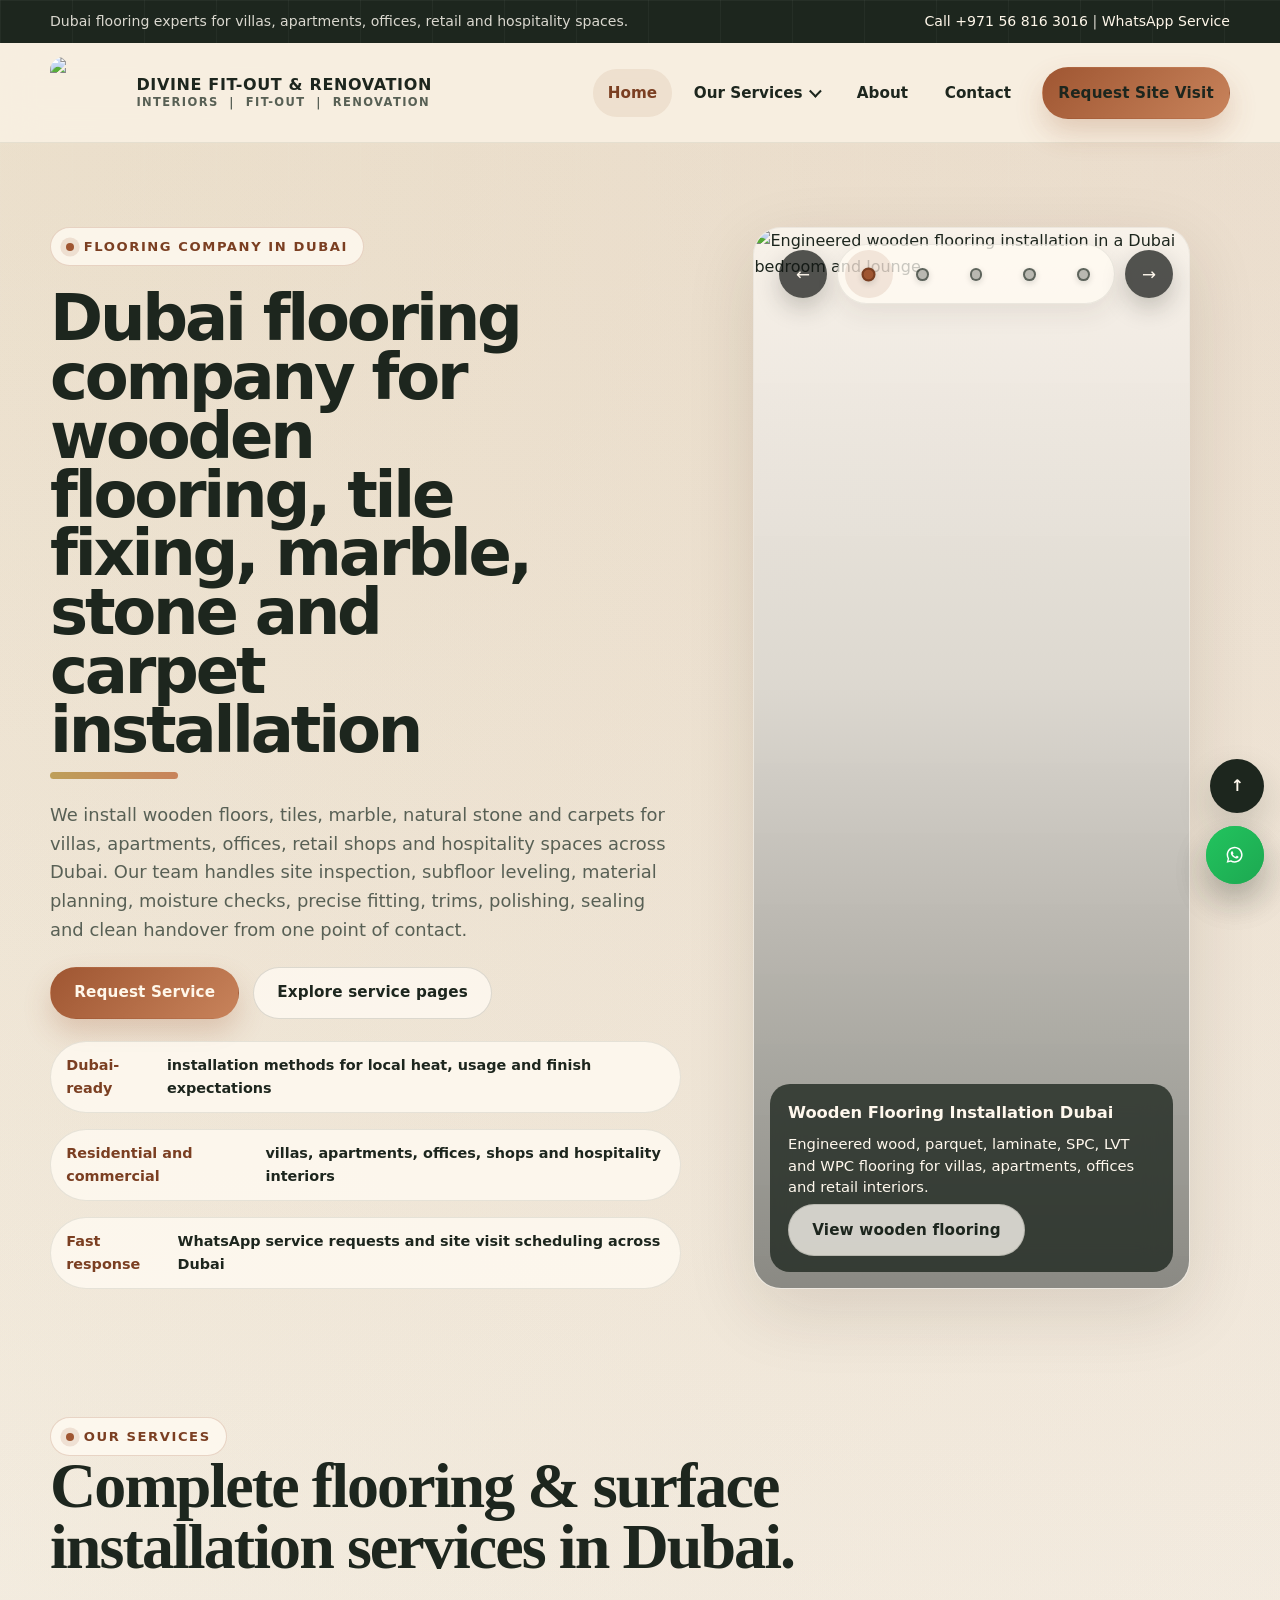
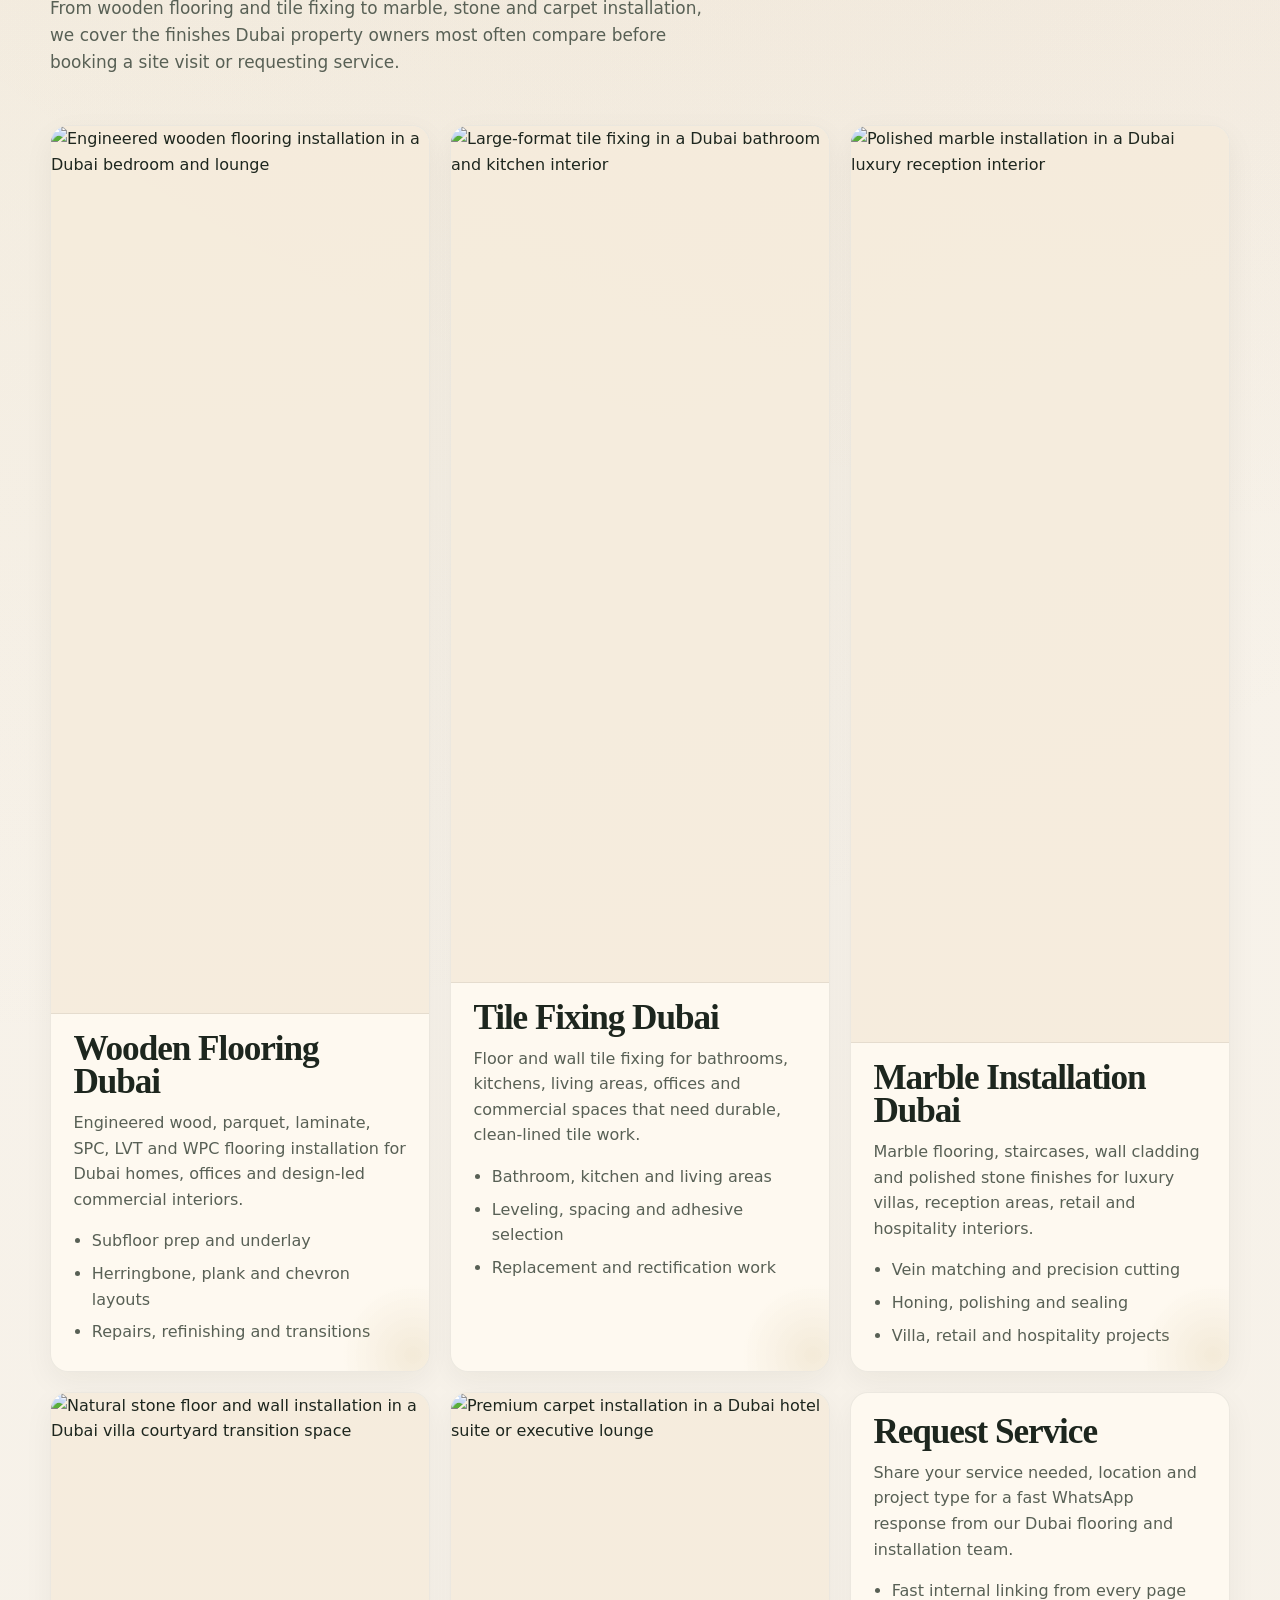
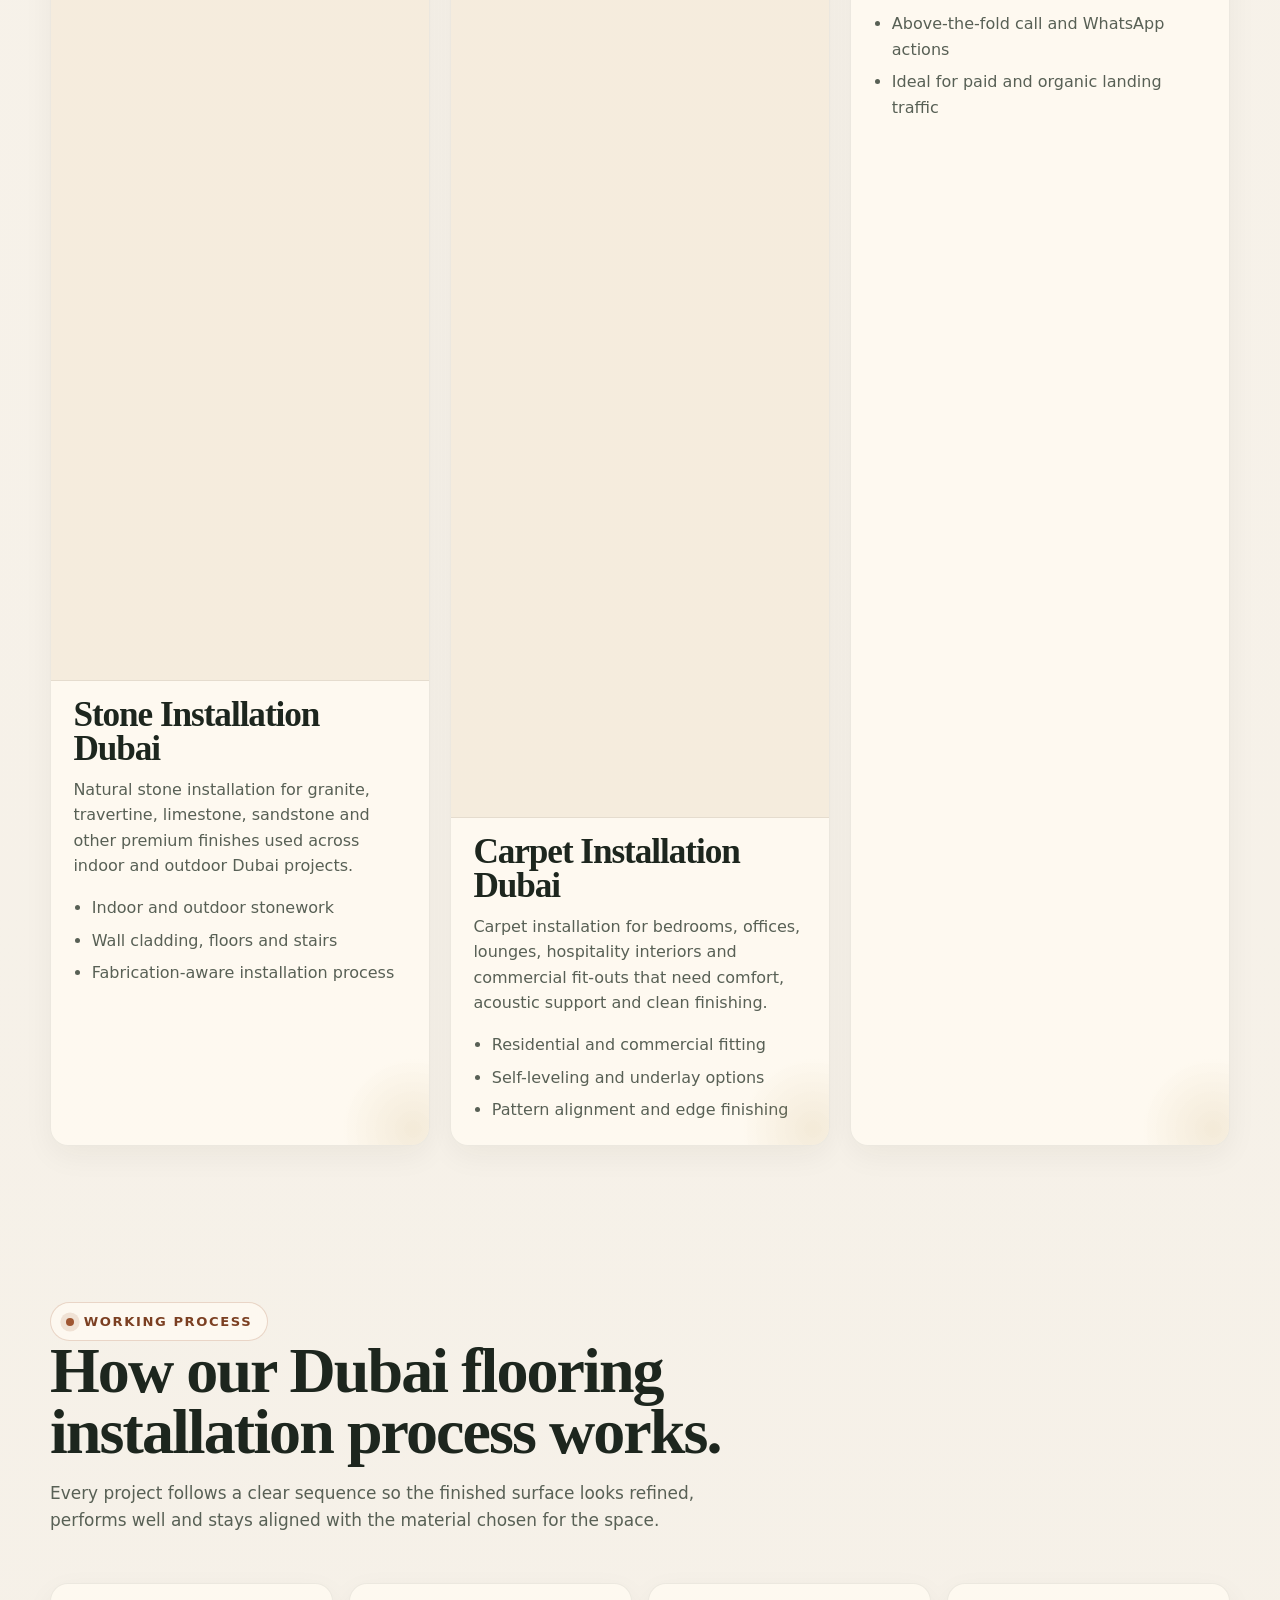
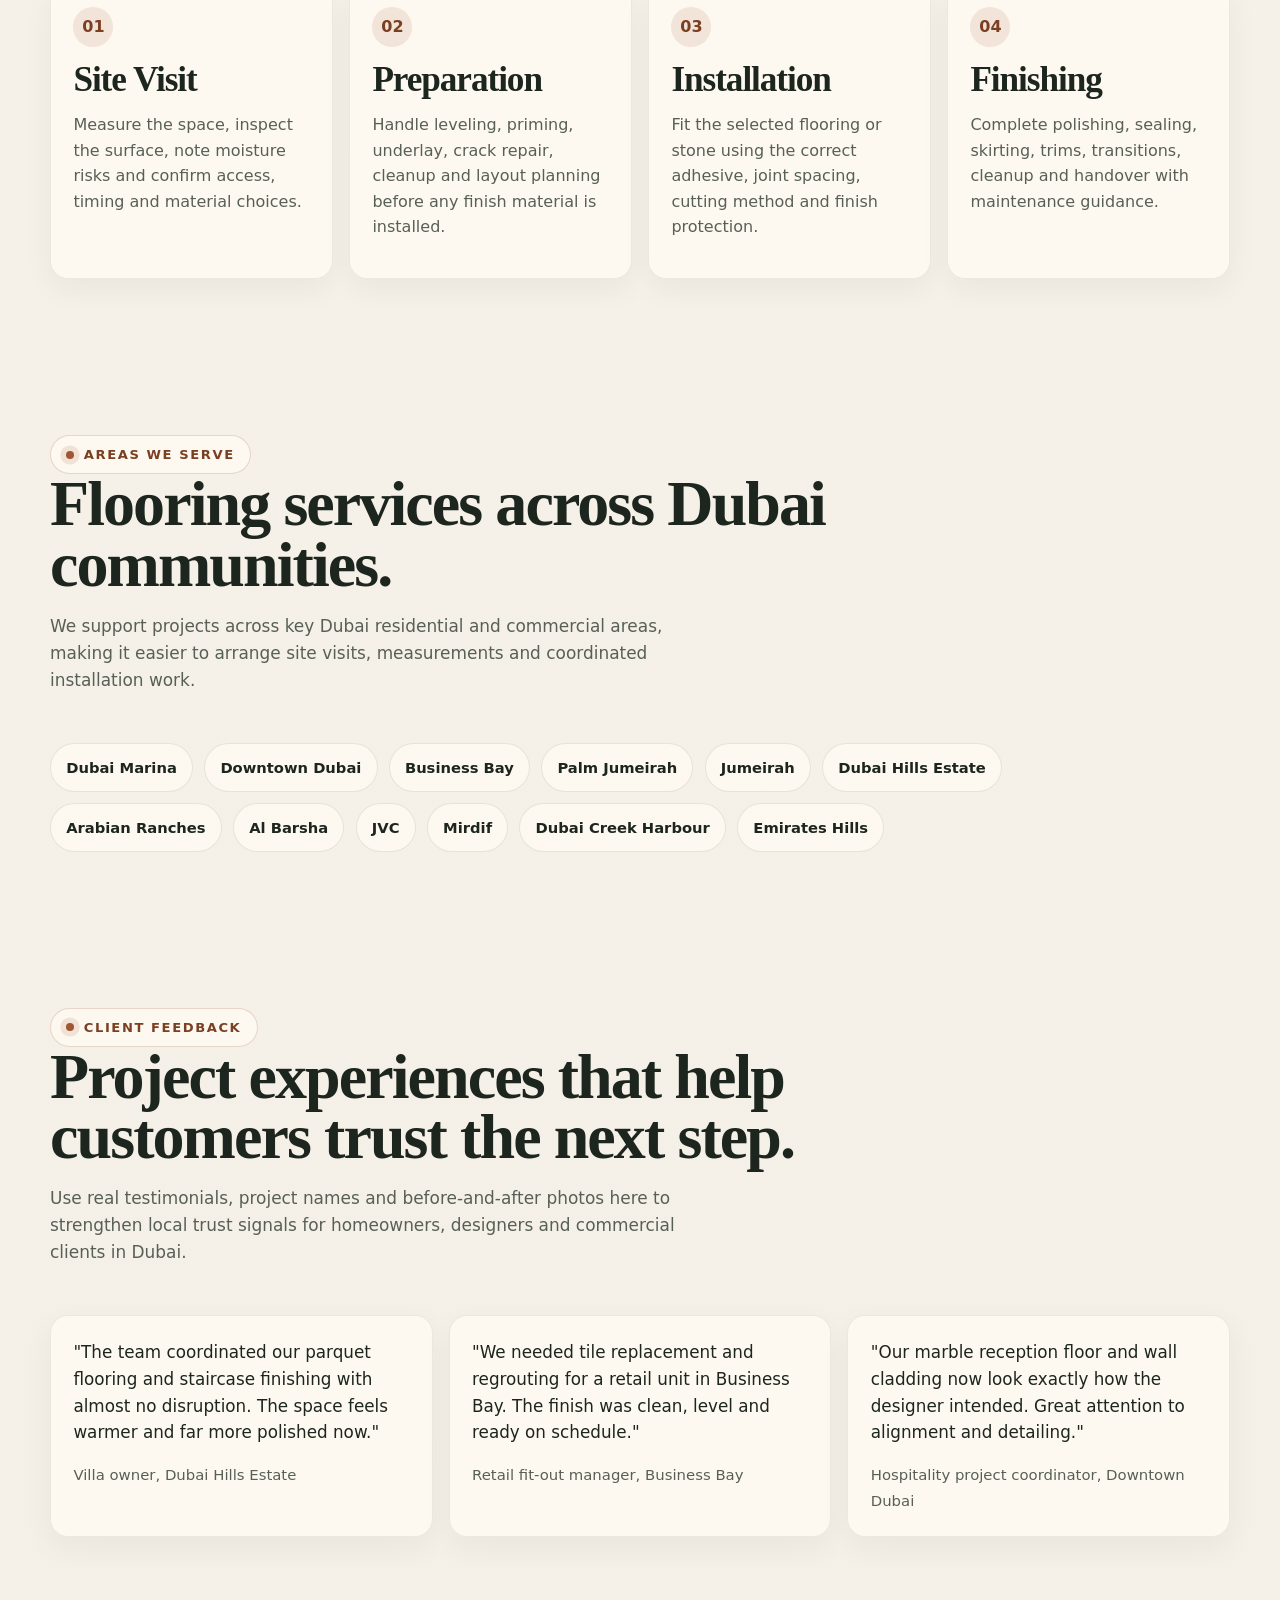
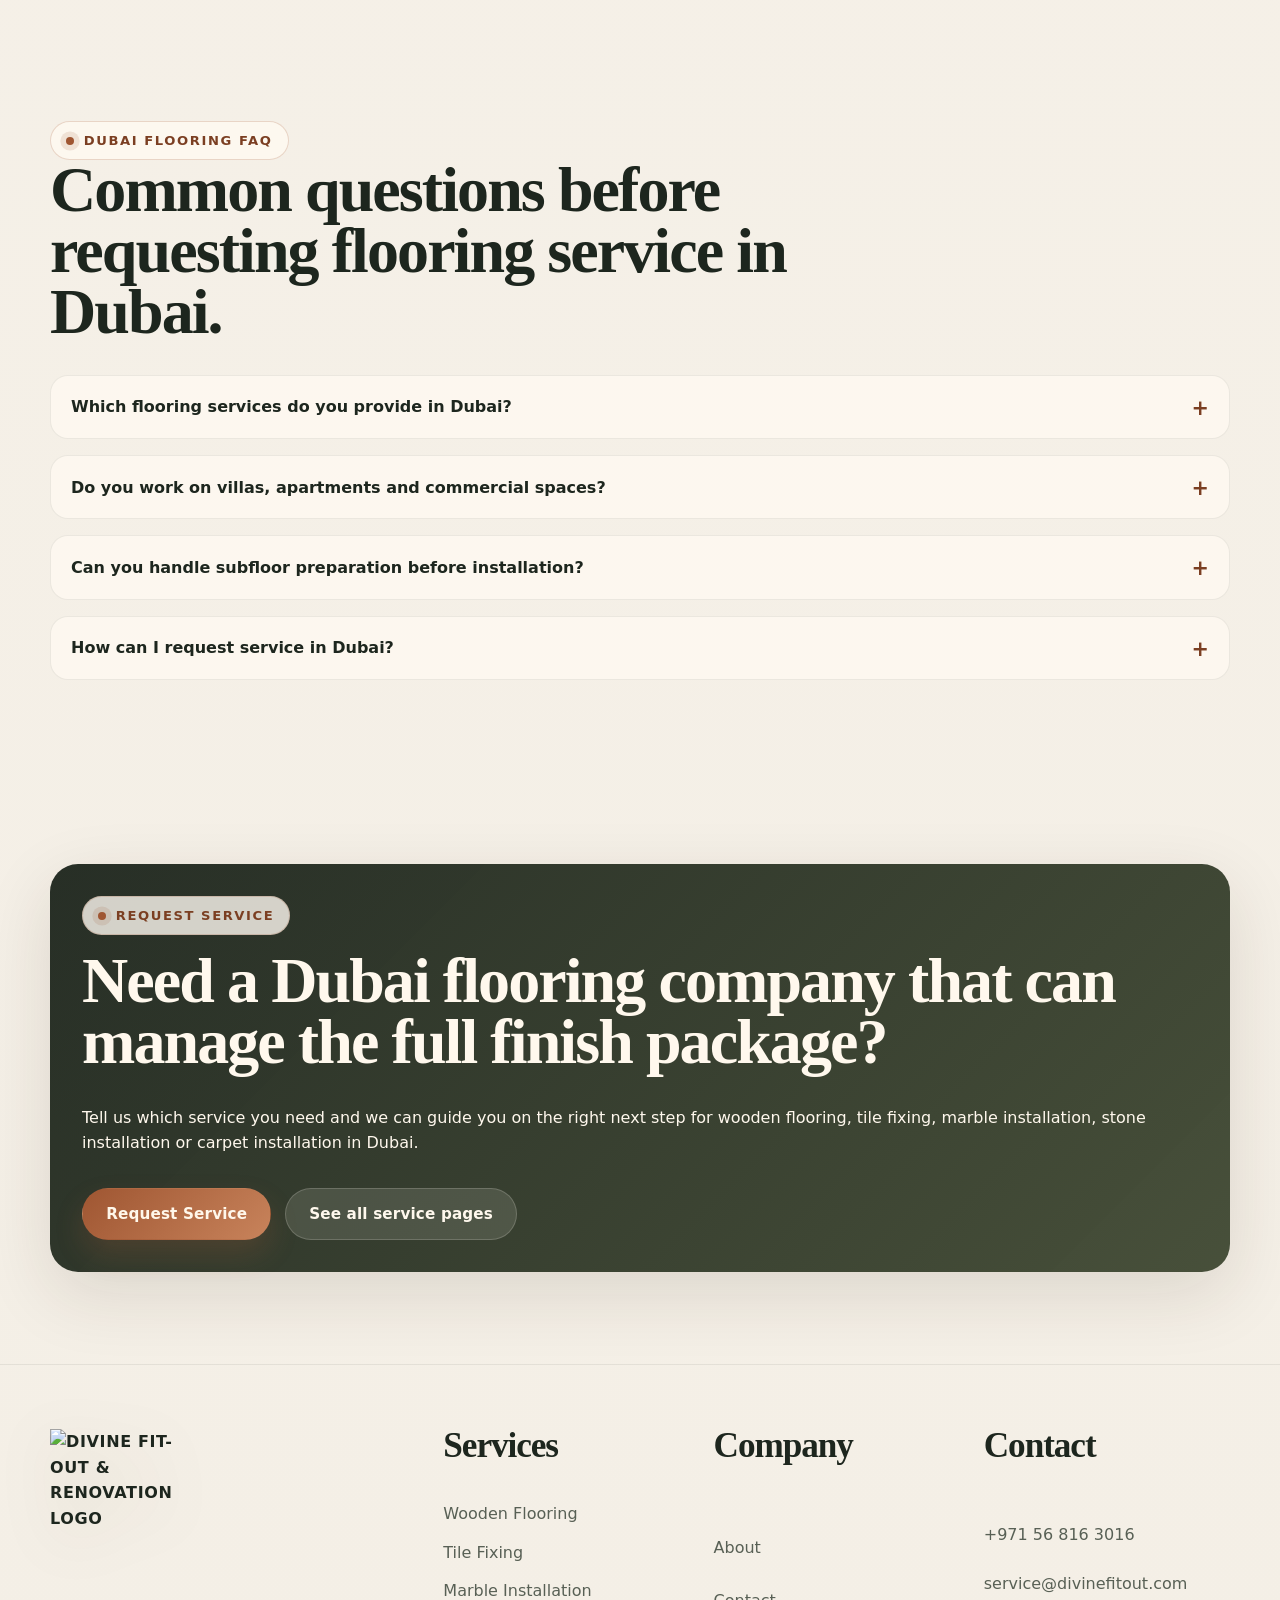
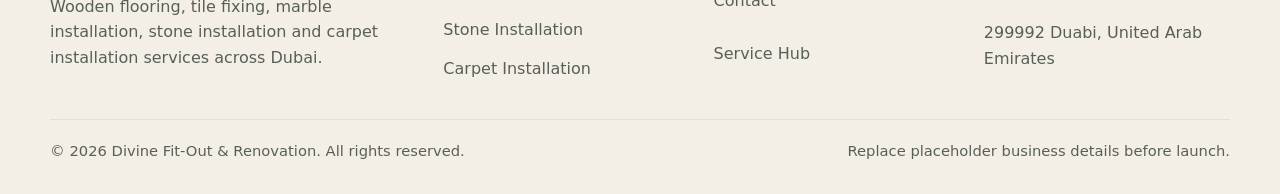
==== commit 06032d9c: "fixing for mobile screen" ====
--- a/index.html
+++ b/index.html
@@ -12,152 +12,13 @@
   <meta property="og:type" content="website">
   <meta property="og:url" content="https://divinefitout.com/">
   <meta name="twitter:card" content="summary_large_image">
-  <link rel="preload" as="image" href="https://divinefitout.com/images/service-wooden-flooring-800.webp" imagesrcset="https://divinefitout.com/images/service-wooden-flooring-800.webp 800w, https://divinefitout.com/images/service-wooden-flooring-1200.webp 1200w, https://divinefitout.com/images/service-wooden-flooring.webp 1774w" imagesizes="(max-width: 1040px) 100vw, 44vw" type="image/webp">
-  <link rel="icon" href="https://divinefitout.com/favicon.svg" type="image/svg+xml">
-  <link rel="manifest" href="https://divinefitout.com/site.webmanifest">
-  <link rel="preload" href="https://divinefitout.com/css/styles.css" as="style" onload="this.onload=null;this.rel='stylesheet'">
-  <noscript><link rel="stylesheet" href="https://divinefitout.com/css/styles.css"></noscript>
-  <script type="application/ld+json">
-    {
-      "@context": "https://schema.org",
-      "@graph": [
-        {
-          "@type": "HomeAndConstructionBusiness",
-          "@id": "https://divinefitout.com/#business",
-        "name": "Devine Fit-out & Renovation",
-          "url": "https://divinefitout.com/",
-          "telephone": "+971568163016",
-        "email": "service@divinefitout.com",
-          "image": "https://divinefitout.com/favicon.svg",
-          "priceRange": "$$",
-          "description": "Dubai flooring company offering wooden flooring, tile fixing, marble installation, natural stone installation and carpet installation for villas, apartments, offices, retail spaces and hospitality projects.",
-          "address": {
-            "@type": "PostalAddress",
-            "streetAddress": "299992",
-            "addressLocality": "Duabi",
-            "addressRegion": "Duabi",
-            "postalCode": "299992",
-            "addressCountry": "United Arab Emirates"
-          },
-          "geo": {
-            "@type": "GeoCoordinates",
-            "latitude": "25.13796",
-            "longitude": "55.22794"
-          },
-          "openingHoursSpecification": [
-            {
-              "@type": "OpeningHoursSpecification",
-              "dayOfWeek": ["Monday", "Tuesday", "Wednesday", "Thursday", "Friday", "Saturday"],
-              "opens": "08:00",
-              "closes": "19:00"
-            }
-          ],
-          "areaServed": [
-            "Dubai Marina",
-            "Downtown Dubai",
-            "Business Bay",
-            "Palm Jumeirah",
-            "Jumeirah",
-            "Al Barsha",
-            "Dubai Hills",
-            "Mirdif",
-            "Arabian Ranches",
-            "JVC"
-          ],
-          "hasOfferCatalog": {
-            "@type": "OfferCatalog",
-            "name": "Flooring and installation services",
-            "itemListElement": [
-              {
-                "@type": "Offer",
-                "itemOffered": {
-                  "@type": "Service",
-                  "name": "Wooden flooring installation",
-                  "url": "https://divinefitout.com/services/wooden-flooring-dubai.html"
-                }
-              },
-              {
-                "@type": "Offer",
-                "itemOffered": {
-                  "@type": "Service",
-                  "name": "Tile fixing",
-                  "url": "https://divinefitout.com/services/tile-fixing-dubai.html"
-                }
-              },
-              {
-                "@type": "Offer",
-                "itemOffered": {
-                  "@type": "Service",
-                  "name": "Marble installation",
-                  "url": "https://divinefitout.com/services/marble-installation-dubai.html"
-                }
-              },
-              {
-                "@type": "Offer",
-                "itemOffered": {
-                  "@type": "Service",
-                  "name": "Stone installation",
-                  "url": "https://divinefitout.com/services/stone-installation-dubai.html"
-                }
-              },
-              {
-                "@type": "Offer",
-                "itemOffered": {
-                  "@type": "Service",
-                  "name": "Carpet installation",
-                  "url": "https://divinefitout.com/services/carpet-installation-dubai.html"
-                }
-              }
-            ]
-          }
-        },
-        {
-          "@type": "WebSite",
-          "@id": "https://divinefitout.com/#website",
-          "url": "https://divinefitout.com/",
-          "name": "Devine Fit-out & Renovation"
-        },
-        {
-          "@type": "FAQPage",
-          "@id": "https://divinefitout.com/#faq",
-          "mainEntity": [
-            {
-              "@type": "Question",
-              "name": "Which flooring services do you provide in Dubai?",
-              "acceptedAnswer": {
-                "@type": "Answer",
-                "text": "We provide wooden flooring installation, tile fixing, marble installation, stone installation and carpet installation across Dubai. Each service also has a dedicated page for more detailed project information."
-              }
-            },
-            {
-              "@type": "Question",
-              "name": "Do you work on villas, apartments and commercial spaces?",
-              "acceptedAnswer": {
-                "@type": "Answer",
-                "text": "Yes. We work on villas, apartments, offices, retail spaces and hospitality interiors across Dubai, including both renovation and fit-out projects."
-              }
-            },
-            {
-              "@type": "Question",
-              "name": "Can you handle surface preparation before installation?",
-              "acceptedAnswer": {
-                "@type": "Answer",
-                "text": "Yes. Our work can include subfloor leveling, moisture checks, underlay planning, crack repair, transition detailing and finishing preparation before the final material is installed."
-              }
-            },
-            {
-              "@type": "Question",
-              "name": "How can I request service in Dubai?",
-              "acceptedAnswer": {
-                "@type": "Answer",
-                "text": "You can request service through WhatsApp, send your project details, and arrange a site visit for wooden flooring, tile fixing, marble installation, stone installation or carpet installation in Dubai."
-              }
-            }
-          ]
-        }
-      ]
-    }
-  </script>
+  <link rel="preload" as="image" href="https://divinefitout.com/images/service-wooden-flooring-480.webp" imagesrcset="https://divinefitout.com/images/service-wooden-flooring-480.webp 480w, https://divinefitout.com/images/service-wooden-flooring-800.webp 800w, https://divinefitout.com/images/service-wooden-flooring-1200.webp 1200w" imagesizes="100vw" type="image/webp" media="(max-width: 560px)">
+  <link rel="preload" as="image" href="https://divinefitout.com/images/service-wooden-flooring-800.webp" imagesrcset="https://divinefitout.com/images/service-wooden-flooring-800.webp 800w, https://divinefitout.com/images/service-wooden-flooring-1200.webp 1200w, https://divinefitout.com/images/service-wooden-flooring.webp 1774w" imagesizes="(max-width: 1040px) 100vw, 44vw" type="image/webp" media="(min-width: 561px)">
+  <link rel="icon" href="https://divinefitout.com/favicon.svg?v=20260526" type="image/svg+xml">
+  <link rel="manifest" href="https://divinefitout.com/site.webmanifest?v=20260526">
+  <style>:root{--bg:#f4efe6;--paper:#fffaf2;--paper-strong:#f9f1e3;--ink:#1d261e;--muted:#586055;--accent:#9f5632;--accent-deep:#7b3f22;--gold:#be9f59;--accent-soft:#c8835b;--line:rgba(29,38,30,0.12);--shadow:0 22px 70px rgba(49,34,20,0.12);--radius-lg:28px;--font-sans:ui-sans-serif,system-ui,-apple-system,BlinkMacSystemFont,"Segoe UI",sans-serif}*,*::before,*::after{box-sizing:border-box}html{scroll-behavior:smooth}body{margin:0;font-family:var(--font-sans);color:var(--ink);background:#f4efe6}img{max-width:100%}a{color:inherit;text-decoration:none}button{font:inherit}.skip-link{position:absolute;left:-999px;top:1rem;background:var(--ink);color:var(--paper);padding:0.8rem 1rem;border-radius:10px;z-index:9999}.skip-link:focus{left:1rem}.topbar{background:var(--ink);color:rgba(255,250,242,0.84);font-size:0.88rem}.header-wrap,.section-wrap,.topbar-wrap{width:min(calc(100% - 2rem),1180px);margin:0 auto}.topbar-wrap{display:flex;justify-content:space-between;gap:1rem;padding:0.65rem 0;flex-wrap:wrap}.topbar a{color:#fff7ea}.site-header{position:sticky;top:0;z-index:50;background:rgba(249,241,227,0.96);border-bottom:1px solid rgba(29,38,30,0.08)}.header-wrap{display:flex;align-items:center;justify-content:space-between;gap:1rem 1.5rem;padding:0.85rem 0}.brand{display:inline-flex;align-items:center;gap:0.9rem;min-width:0;font-weight:800;letter-spacing:0.04em;text-transform:uppercase;color:var(--ink)}.brand-mark{width:4.5rem;height:4.5rem;display:block;object-fit:contain;object-position:center;overflow:hidden;flex:none}.brand-text{display:flex;flex-direction:column;gap:0.14rem;min-width:0;line-height:1;font-size:1rem;white-space:nowrap}.brand-text small{display:block;margin-top:0.08rem;font-size:0.72rem;font-weight:700;line-height:1.15;color:var(--muted);letter-spacing:0.12em}.nav-toggle{display:none}.main-nav{display:flex;align-items:center;justify-content:flex-end;margin-left:auto;gap:1rem}.main-nav > ul{display:flex;gap:0.4rem;list-style:none;padding:0;margin:0;align-items:center}.main-nav a{display:inline-flex;align-items:center;justify-content:center;padding:0.75rem 0.95rem;border-radius:999px;font-size:0.95rem;font-weight:600;color:var(--ink)}.hero{padding:5.25rem 0 4rem}.hero-grid{display:grid;grid-template-columns:minmax(0,1.1fr) minmax(310px,0.9fr);gap:2rem;align-items:center}.hero-copy{display:grid;gap:1.4rem}.eyebrow{display:inline-flex;align-items:center;gap:0.7rem;padding:0.45rem 0.8rem;border-radius:999px;background:rgba(255,250,242,0.78);border:1px solid rgba(29,38,30,0.08);font-size:0.8rem;font-weight:700;letter-spacing:0.08em;text-transform:uppercase;width:fit-content}.eyebrow::before{content:"";width:0.5rem;height:0.5rem;border-radius:50%;background:var(--accent);box-shadow:0 0 0 0.35rem rgba(159,86,50,0.14)}.hero-copy h1{display:block;max-width:12ch;margin:0;padding:0;font-family:system-ui,-apple-system,"Segoe UI",sans-serif;font-size:clamp(2.5rem,5vw,5.1rem);font-weight:800;letter-spacing:-0.05em;line-height:0.92}.hero-copy h1::after{content:"";display:block;width:clamp(4.5rem,18vw,8rem);height:0.42rem;margin-top:0.75rem;border-radius:999px;background:linear-gradient(90deg,var(--gold),var(--accent-soft))}.hero-copy p{margin:0;font-size:1.12rem;max-width:42rem}.hero-actions,.hero-trust{display:flex;flex-wrap:wrap;gap:0.85rem}.button{display:inline-flex;align-items:center;justify-content:center;min-height:3.25rem;padding:0.75rem 1.25rem;border:0;border-radius:999px;font-size:0.96rem;font-weight:700;line-height:1.1;text-align:center}.button-primary{background:linear-gradient(135deg,var(--accent) 0%,var(--gold) 100%);color:#fffaf2;box-shadow:0 14px 26px rgba(159,86,50,0.18)}.button-secondary{background:rgba(255,250,242,0.84);color:var(--ink);border:1px solid rgba(29,38,30,0.08)}.chip{display:inline-flex;align-items:center;gap:0.5rem;padding:0.75rem 0.95rem;border-radius:999px;background:rgba(255,250,242,0.8);border:1px solid rgba(29,38,30,0.1);font-size:0.9rem;font-weight:700}.chip strong{color:var(--accent-deep)}.hero-visual{position:relative;overflow:hidden;min-height:100%;border-radius:var(--radius-lg);border:1px solid rgba(29,38,30,0.08);box-shadow:0 18px 42px rgba(49,34,20,0.12);background:rgba(255,250,242,0.9)}.hero-visual img{width:100%;height:100%;min-height:26rem;object-fit:cover;display:block}.hero-slider{display:grid;gap:0}.hero-slider-stage{position:relative;min-height:31rem}.hero-slide{position:absolute;inset:0;opacity:0;visibility:hidden}.hero-slide::after{content:"";position:absolute;inset:0;background:linear-gradient(180deg,rgba(11,17,14,0.02) 0%,rgba(11,17,14,0.14) 44%,rgba(11,17,14,0.48) 100%)}.hero-slide.is-active{opacity:1;visibility:visible}.hero-slide picture{display:block;height:100%}.hero-visual-note{position:absolute;left:1rem;right:1rem;bottom:1rem;display:grid;gap:0.45rem;padding:1rem 1.1rem;border-radius:20px;background:rgba(29,38,30,0.86);color:#fff8ed;z-index:1;max-width:min(28rem,calc(100% - 2rem))}.hero-visual-note strong{font-size:1.02rem;color:inherit}.hero-visual-note span{font-size:0.92rem;line-height:1.45;color:inherit}.hero-slider-controls{position:absolute;top:1rem;right:1rem;left:auto;bottom:auto;z-index:2;display:flex;align-items:center;gap:0.5rem}.hero-slider-button,.hero-slider-dot{display:inline-flex;align-items:center;justify-content:center;width:3rem;height:3rem;border:0;border-radius:999px;background:rgba(255,250,242,0.78);color:var(--ink)}.hero-slider-dots{display:flex;gap:0.3rem;padding:0.26rem 0.38rem;border-radius:999px;background:rgba(255,250,242,0.78)}.hero-slider-dot{width:3rem;height:3rem;background:transparent;position:relative}.hero-slider-dot::before{content:"";width:0.75rem;height:0.75rem;border-radius:50%;background:rgba(29,38,30,0.24)}.hero-slider-dot.is-active::before,.hero-slider-dot[aria-selected="true"]::before{background:var(--accent)}.sr-only{position:absolute;width:1px;height:1px;padding:0;margin:-1px;overflow:hidden;clip:rect(0,0,0,0);white-space:nowrap;border:0}@media (max-width:1040px){.hero-grid{grid-template-columns:1fr}.hero-slider-stage,.hero-visual img{min-height:23.5rem}}@media (max-width:820px){.nav-toggle{width:3rem;height:3rem;display:inline-grid;place-items:center;gap:0.25rem;border:1px solid rgba(29,38,30,0.12);border-radius:999px;background:rgba(255,250,242,0.9);color:var(--ink)}.nav-toggle span{display:block;width:1rem;height:2px;border-radius:999px;background:currentColor}.main-nav{display:none}}@media (max-width:560px){body{background:#f4efe6}.hero-copy{gap:1rem}.hero-copy h1{max-width:14ch;font-size:clamp(2.15rem,8.8vw,3rem);line-height:0.96;letter-spacing:-0.03em}.hero-copy h1::after{width:4rem;height:0.3rem;margin-top:0.6rem}.hero-copy p{font-size:1rem}.brand{gap:0.6rem}.brand-mark{width:3rem;height:3rem}.brand-text{font-size:0.72rem}.brand-text small{font-size:0.5rem;letter-spacing:0.06em}.topbar{font-size:0.8rem}.topbar-wrap,.hero-trust,.hero-actions{flex-direction:column;align-items:stretch}.topbar-wrap{justify-content:center;text-align:center}.topbar-wrap > div,.button,button.button{width:100%}.hero{padding:4.5rem 0}.hero-slider-stage{min-height:20.75rem;width:100vw}.hero-visual img{min-height:20.75rem}.hero-visual.hero-slider{width:100vw;margin-inline:calc(50% - 50vw);border-radius:0;border-left:0;border-right:0;box-shadow:none}.hero-visual-note{left:0.65rem;right:0.65rem;bottom:0.65rem;padding:0.8rem 0.82rem;border-radius:16px;background:rgba(29,38,30,0.88)}.hero-visual-note strong{font-size:0.9rem}.hero-visual-note span{font-size:0.79rem;line-height:1.32}.hero-slider-controls{top:0.65rem;right:0.65rem;left:0.65rem;justify-content:center;gap:0.4rem;flex-wrap:wrap}.hero-slider-dots{order:3;flex:0 0 100%;justify-content:center}}</style>
+  <link rel="preload" href="css/styles.css?v=20260526" as="style" onload="this.onload=null;this.rel='stylesheet'">
+  <noscript><link rel="stylesheet" href="css/styles.css?v=20260526"></noscript>
 </head>
 <body>
   <a class="skip-link" href="#main">Skip to content</a>
@@ -170,7 +31,7 @@
   <header class="site-header">
     <div class="header-wrap">
       <a class="brand" href="https://divinefitout.com/" aria-label="Divine Fit-Out &amp; Renovation home">
-        <img class="brand-mark brand-mark--logo" src="https://divinefitout.com/images/divine-logo-full-96.webp" srcset="https://divinefitout.com/images/divine-logo-full-96.webp 96w, https://divinefitout.com/images/divine-logo-full-160.webp 160w, https://divinefitout.com/images/divine-logo-full.webp 272w" sizes="(max-width: 560px) 48px, (max-width: 1040px) 54px, 72px" alt="Divine Fit-Out &amp; Renovation logo" width="272" height="272" decoding="async">
+        <img class="brand-mark brand-mark--logo" src="https://divinefitout.com/images/divine-logo-full-96.webp" srcset="https://divinefitout.com/images/divine-logo-full-96.webp 96w, https://divinefitout.com/images/divine-logo-full-160.webp 160w, https://divinefitout.com/images/divine-logo-full.webp 272w" sizes="(max-width: 560px) 48px, (max-width: 1040px) 54px, 72px" alt="Divine Fit-Out &amp; Renovation logo" width="272" height="272" loading="lazy" decoding="async">
         <span class="brand-text">Divine Fit-Out &amp; Renovation <small>Interiors &nbsp;|&nbsp; Fit-Out &nbsp;|&nbsp; Renovation</small></span>
       </a>
       <button class="nav-toggle" type="button" aria-expanded="false" aria-label="Toggle navigation" data-nav-toggle>
@@ -559,6 +420,61 @@
     </div>
   </footer>
 
-  <script src="js/site.js" defer></script>
+  <div data-floating-ui-root>
+    <div class="floating-tools" aria-label="Quick actions">
+      <button class="floating-action floating-action--scroll" type="button" data-scroll-top aria-label="Scroll to top">
+        <span class="floating-icon">&#8593;</span>
+      </button>
+      <button class="floating-action floating-action--whatsapp" type="button" data-open-whatsapp aria-label="Open WhatsApp request form" aria-haspopup="dialog" aria-controls="whatsapp-backdrop">
+        <span class="floating-icon" aria-hidden="true">
+          <svg viewBox="0 0 24 24" focusable="false">
+            <path fill="currentColor" d="M12.04 2C6.52 2 2.04 6.48 2.04 12c0 1.76.46 3.49 1.34 5.02L2 22l5.12-1.34A9.93 9.93 0 0 0 12.04 22C17.56 22 22.04 17.52 22.04 12S17.56 2 12.04 2Zm0 18.1c-1.51 0-2.98-.4-4.28-1.15l-.31-.18-3.04.8.81-2.96-.2-.31A8.07 8.07 0 0 1 3.94 12c0-4.47 3.63-8.1 8.1-8.1 2.17 0 4.2.84 5.74 2.37a8.05 8.05 0 0 1 2.36 5.73c0 4.47-3.63 8.1-8.1 8.1Zm4.44-6.08c-.24-.12-1.42-.7-1.64-.77-.22-.08-.38-.12-.54.12-.16.23-.62.77-.76.92-.14.16-.28.18-.52.06-.24-.12-1-.37-1.9-1.18-.7-.62-1.17-1.39-1.31-1.62-.14-.23-.01-.36.1-.48.1-.1.24-.28.36-.42.12-.14.16-.24.24-.4.08-.16.04-.31-.02-.43-.06-.12-.54-1.29-.74-1.76-.2-.48-.4-.41-.54-.42h-.46c-.16 0-.42.06-.64.3-.22.24-.84.82-.84 2 0 1.18.86 2.32.98 2.48.12.16 1.68 2.56 4.06 3.59.57.25 1.02.39 1.37.5.58.19 1.1.16 1.51.1.46-.07 1.42-.58 1.62-1.14.2-.56.2-1.03.14-1.14-.06-.11-.22-.18-.46-.3Z"/>
+          </svg>
+        </span>
+      </button>
+    </div>
+    <div class="whatsapp-backdrop" id="whatsapp-backdrop" data-whatsapp-backdrop aria-hidden="true">
+      <div class="whatsapp-modal" role="dialog" aria-modal="true" aria-labelledby="whatsapp-title" aria-describedby="whatsapp-description">
+        <div class="whatsapp-modal-head">
+          <div>
+            <h2 id="whatsapp-title">WhatsApp Request</h2>
+            <p id="whatsapp-description">Send your service enquiry directly to our Dubai team on WhatsApp.</p>
+          </div>
+          <button class="whatsapp-close" type="button" aria-label="Close WhatsApp form" data-close-whatsapp>&times;</button>
+        </div>
+        <form class="whatsapp-form" data-whatsapp-form>
+          <div class="field">
+            <label for="wa-name">Full name</label>
+            <input id="wa-name" name="name" type="text" required>
+          </div>
+          <div class="field">
+            <label for="wa-phone">Phone number</label>
+            <input id="wa-phone" name="phone" type="tel" required>
+          </div>
+          <div class="field">
+            <label for="wa-service">Service</label>
+            <select id="wa-service" name="service" required>
+              <option value="Wooden Flooring">Wooden Flooring</option>
+              <option value="SPC Flooring">SPC Flooring</option>
+              <option value="LVT Flooring">LVT Flooring</option>
+              <option value="WPC Flooring">WPC Flooring</option>
+              <option value="Tile Fixing">Tile Fixing</option>
+              <option value="Marble Installation">Marble Installation</option>
+              <option value="Stone Installation">Stone Installation</option>
+              <option value="Carpet Installation">Carpet Installation</option>
+              <option value="Multiple Services">Multiple Services</option>
+            </select>
+          </div>
+          <p class="whatsapp-note">After you submit, WhatsApp opens with your details prefilled and ready to send.</p>
+          <button class="button button-primary" type="submit">Continue to WhatsApp</button>
+        </form>
+      </div>
+    </div>
+  </div>
+
+  <script type="application/ld+json">{"@context":"https://schema.org","@graph":[{"@type":"HomeAndConstructionBusiness","@id":"https://divinefitout.com/#business","name":"Devine Fit-out \u0026 Renovation","url":"https://divinefitout.com/","telephone":"+971568163016","email":"service@divinefitout.com","image":"https://divinefitout.com/favicon.svg","priceRange":"$","description":"Dubai flooring company offering wooden flooring, tile fixing, marble installation, natural stone installation and carpet installation for villas, apartments, offices, retail spaces and hospitality projects.","address":{"@type":"PostalAddress","streetAddress":"299992","addressLocality":"Duabi","addressRegion":"Duabi","postalCode":"299992","addressCountry":"United Arab Emirates"},"geo":{"@type":"GeoCoordinates","latitude":"25.13796","longitude":"55.22794"},"openingHoursSpecification":[{"@type":"OpeningHoursSpecification","dayOfWeek":["Monday","Tuesday","Wednesday","Thursday","Friday","Saturday"],"opens":"08:00","closes":"19:00"}],"areaServed":["Dubai Marina","Downtown Dubai","Business Bay","Palm Jumeirah","Jumeirah","Al Barsha","Dubai Hills","Mirdif","Arabian Ranches","JVC"],"hasOfferCatalog":{"@type":"OfferCatalog","name":"Flooring and installation services","itemListElement":[{"@type":"Offer","itemOffered":{"@type":"Service","name":"Wooden flooring installation","url":"https://divinefitout.com/services/wooden-flooring-dubai.html"}},{"@type":"Offer","itemOffered":{"@type":"Service","name":"Tile fixing","url":"https://divinefitout.com/services/tile-fixing-dubai.html"}},{"@type":"Offer","itemOffered":{"@type":"Service","name":"Marble installation","url":"https://divinefitout.com/services/marble-installation-dubai.html"}},{"@type":"Offer","itemOffered":{"@type":"Service","name":"Stone installation","url":"https://divinefitout.com/services/stone-installation-dubai.html"}},{"@type":"Offer","itemOffered":{"@type":"Service","name":"Carpet installation","url":"https://divinefitout.com/services/carpet-installation-dubai.html"}}]}},{"@type":"WebSite","@id":"https://divinefitout.com/#website","url":"https://divinefitout.com/","name":"Devine Fit-out \u0026 Renovation"},{"@type":"FAQPage","@id":"https://divinefitout.com/#faq","mainEntity":[{"@type":"Question","name":"Which flooring services do you provide in Dubai?","acceptedAnswer":{"@type":"Answer","text":"We provide wooden flooring installation, tile fixing, marble installation, stone installation and carpet installation across Dubai. Each service also has a dedicated page for more detailed project information."}},{"@type":"Question","name":"Do you work on villas, apartments and commercial spaces?","acceptedAnswer":{"@type":"Answer","text":"Yes. We work on villas, apartments, offices, retail spaces and hospitality interiors across Dubai, including both renovation and fit-out projects."}},{"@type":"Question","name":"Can you handle surface preparation before installation?","acceptedAnswer":{"@type":"Answer","text":"Yes. Our work can include subfloor leveling, moisture checks, underlay planning, crack repair, transition detailing and finishing preparation before the final material is installed."}},{"@type":"Question","name":"How can I request service in Dubai?","acceptedAnswer":{"@type":"Answer","text":"You can request service through WhatsApp, send your project details, and arrange a site visit for wooden flooring, tile fixing, marble installation, stone installation or carpet installation in Dubai."}}]}]}</script>
+  <script src="js/site.js?v=20260526" defer></script>
 </body>
 </html>
+
+
--- a/css/styles.css
+++ b/css/styles.css
@@ -0,0 +1,2096 @@
+:root {
+  --bg: #f4efe6;
+  --paper: #fffaf2;
+  --paper-strong: #f9f1e3;
+  --surface: #eadcc6;
+  --surface-strong: #d9c2a0;
+  --ink: #1d261e;
+  --muted: #586055;
+  --accent: #9f5632;
+  --accent-deep: #7b3f22;
+  --accent-soft: #c8835b;
+  --olive: #66724f;
+  --gold: #be9f59;
+  --line: rgba(29, 38, 30, 0.12);
+  --shadow: 0 22px 70px rgba(49, 34, 20, 0.12);
+  --radius-lg: 28px;
+  --radius-md: 18px;
+  --radius-sm: 12px;
+  --max: 1180px;
+  --font-sans: ui-sans-serif, system-ui, -apple-system, BlinkMacSystemFont, "Segoe UI", sans-serif;
+  --font-serif: ui-serif, "Iowan Old Style", "Palatino Linotype", "Book Antiqua", Georgia, serif;
+}
+
+*,
+*::before,
+*::after {
+  box-sizing: border-box;
+}
+
+html {
+  scroll-behavior: smooth;
+}
+
+body {
+  margin: 0;
+  font-family: var(--font-sans);
+  color: var(--ink);
+  background:
+    radial-gradient(circle at top left, rgba(190, 159, 89, 0.18), transparent 32%),
+    radial-gradient(circle at top right, rgba(159, 86, 50, 0.1), transparent 26%),
+    linear-gradient(180deg, #f8f3eb 0%, #f4efe6 100%);
+  line-height: 1.6;
+  min-height: 100vh;
+}
+
+body::before {
+  content: "";
+  position: fixed;
+  inset: 0;
+  background-image:
+    linear-gradient(rgba(255, 255, 255, 0.16) 1px, transparent 1px),
+    linear-gradient(90deg, rgba(255, 255, 255, 0.16) 1px, transparent 1px);
+  background-size: 72px 72px;
+  mask-image: linear-gradient(180deg, rgba(0, 0, 0, 0.9), transparent 72%);
+  pointer-events: none;
+  opacity: 0.3;
+}
+
+img {
+  max-width: 100%;
+  display: block;
+}
+
+a {
+  color: inherit;
+  text-decoration: none;
+}
+
+:where(a, button, input, select, textarea, summary):focus-visible {
+  outline: 3px solid rgba(159, 86, 50, 0.55);
+  outline-offset: 3px;
+}
+
+p,
+li {
+  color: var(--muted);
+}
+
+ul {
+  margin: 0;
+  padding-left: 1.15rem;
+}
+
+h1,
+h2,
+h3,
+h4 {
+  margin: 0;
+  font-family: var(--font-serif);
+  line-height: 0.95;
+  letter-spacing: -0.03em;
+  color: var(--ink);
+}
+
+h1 {
+  font-size: clamp(3.2rem, 9vw, 6.2rem);
+}
+
+h2 {
+  font-size: clamp(2.2rem, 5.8vw, 4rem);
+}
+
+h3 {
+  font-size: clamp(1.55rem, 3vw, 2.2rem);
+}
+
+.eyebrow {
+  display: inline-flex;
+  align-items: center;
+  gap: 0.6rem;
+  padding: 0.5rem 0.95rem;
+  border: 1px solid rgba(159, 86, 50, 0.22);
+  border-radius: 999px;
+  background: rgba(255, 250, 242, 0.8);
+  color: var(--accent-deep);
+  font-size: 0.82rem;
+  font-weight: 700;
+  letter-spacing: 0.12em;
+  text-transform: uppercase;
+}
+
+.eyebrow::before {
+  content: "";
+  width: 0.5rem;
+  height: 0.5rem;
+  border-radius: 50%;
+  background: var(--accent);
+  box-shadow: 0 0 0 0.35rem rgba(159, 86, 50, 0.14);
+}
+
+.skip-link {
+  position: absolute;
+  left: -999px;
+  top: 1rem;
+  background: var(--ink);
+  color: var(--paper);
+  padding: 0.8rem 1rem;
+  border-radius: 10px;
+  z-index: 9999;
+}
+
+.skip-link:focus {
+  left: 1rem;
+}
+
+.sr-only {
+  position: absolute;
+  width: 1px;
+  height: 1px;
+  padding: 0;
+  margin: -1px;
+  overflow: hidden;
+  clip: rect(0, 0, 0, 0);
+  white-space: nowrap;
+  border: 0;
+}
+
+.site-header {
+  position: sticky;
+  top: 0;
+  z-index: 50;
+  backdrop-filter: blur(18px);
+  background: rgba(249, 241, 227, 0.88);
+  border-bottom: 1px solid rgba(29, 38, 30, 0.08);
+}
+
+.header-wrap,
+.section-wrap,
+.footer-wrap,
+.topbar-wrap {
+  width: min(calc(100% - 2rem), var(--max));
+  margin: 0 auto;
+}
+
+.topbar {
+  background: var(--ink);
+  color: rgba(255, 250, 242, 0.84);
+  font-size: 0.88rem;
+  font-family: system-ui, -apple-system, "Segoe UI", sans-serif;
+}
+
+.topbar-wrap {
+  display: flex;
+  justify-content: space-between;
+  gap: 1rem;
+  padding: 0.65rem 0;
+  flex-wrap: wrap;
+}
+
+.topbar a {
+  color: #fff7ea;
+}
+
+.header-wrap {
+  display: flex;
+  align-items: center;
+  justify-content: space-between;
+  gap: 1rem 1.5rem;
+  padding: 0.85rem 0;
+}
+
+.brand {
+  display: inline-flex;
+  align-items: center;
+  gap: 0.9rem;
+  min-width: 0;
+  font-weight: 800;
+  letter-spacing: 0.04em;
+  text-transform: uppercase;
+  color: var(--ink);
+}
+
+.brand-mark {
+  width: 4.5rem;
+  height: 4.5rem;
+  border-radius: 14px;
+  background:
+    linear-gradient(135deg, var(--accent) 0%, var(--gold) 100%);
+  display: grid;
+  place-items: center;
+  color: #fff7ea;
+  font-family: var(--font-serif);
+  font-size: 1.55rem;
+  box-shadow: 0 10px 28px rgba(159, 86, 50, 0.28);
+}
+
+.brand-text {
+  display: flex;
+  flex-direction: column;
+  gap: 0.14rem;
+  min-width: 0;
+  line-height: 1;
+  font-size: 1rem;
+  white-space: nowrap;
+}
+
+.brand-text small {
+  display: block;
+  margin-top: 0.08rem;
+  font-size: 0.72rem;
+  font-weight: 700;
+  line-height: 1.15;
+  color: var(--muted);
+  letter-spacing: 0.12em;
+}
+
+.brand-mark--logo {
+  background: none;
+  color: transparent;
+  font-size: 0;
+  object-fit: contain;
+  object-position: center;
+  overflow: hidden;
+  box-shadow: none;
+}
+
+.brand--footer {
+  align-items: flex-start;
+}
+
+.brand-logo-full {
+  display: block;
+  width: 8.5rem;
+  height: auto;
+  object-fit: contain;
+  filter: drop-shadow(0 14px 28px rgba(49, 34, 20, 0.14));
+}
+
+.main-nav {
+  display: flex;
+  align-items: center;
+  justify-content: flex-end;
+  margin-left: auto;
+  gap: 1rem;
+}
+
+.main-nav > ul {
+  display: flex;
+  gap: 0.4rem;
+  list-style: none;
+  padding: 0;
+  margin: 0;
+  align-items: center;
+}
+
+.main-nav li {
+  position: relative;
+}
+
+.main-nav a {
+  display: inline-flex;
+  align-items: center;
+  justify-content: center;
+  padding: 0.75rem 0.95rem;
+  border-radius: 999px;
+  font-size: 0.95rem;
+  font-weight: 600;
+  color: var(--ink);
+  transition: background 180ms ease, color 180ms ease, transform 180ms ease;
+}
+
+.main-nav a:hover,
+.main-nav a:focus-visible,
+.main-nav a.is-active {
+  background: rgba(159, 86, 50, 0.1);
+  color: var(--accent-deep);
+}
+
+@media (max-width: 1100px) {
+  .header-wrap {
+    gap: 0.8rem 1rem;
+  }
+
+  .brand {
+    gap: 0.75rem;
+  }
+
+  .brand-mark {
+    width: 4rem;
+    height: 4rem;
+  }
+
+  .brand-text {
+    font-size: 0.92rem;
+  }
+
+  .brand-text small {
+    font-size: 0.66rem;
+    letter-spacing: 0.12em;
+  }
+
+  .main-nav {
+    gap: 0.75rem;
+  }
+
+  .main-nav > ul {
+    gap: 0.18rem;
+  }
+
+  .main-nav a {
+    padding-inline: 0.8rem;
+  }
+}
+
+@media (max-width: 960px) {
+  .brand-text small {
+    display: none;
+  }
+
+  .main-nav a {
+    font-size: 0.9rem;
+    padding-inline: 0.72rem;
+  }
+}
+
+.main-nav .has-submenu > a::after {
+  content: "";
+  width: 0.55rem;
+  height: 0.55rem;
+  margin-left: 0.55rem;
+  border-right: 2px solid currentColor;
+  border-bottom: 2px solid currentColor;
+  transform: translateY(-0.08rem) rotate(45deg);
+}
+
+.main-nav .submenu {
+  position: absolute;
+  top: calc(100% + 0.08rem);
+  left: 0;
+  min-width: 16rem;
+  padding: 0.55rem;
+  margin: 0;
+  list-style: none;
+  display: grid;
+  gap: 0.3rem;
+  border-radius: 18px;
+  border: 1px solid rgba(29, 38, 30, 0.08);
+  background: rgba(255, 250, 242, 0.96);
+  box-shadow: 0 18px 45px rgba(49, 34, 20, 0.14);
+  opacity: 0;
+  visibility: hidden;
+  transform: translateY(8px);
+  transition: opacity 180ms ease, transform 180ms ease, visibility 180ms ease;
+  z-index: 40;
+}
+
+.main-nav .has-submenu.is-hover-open > .submenu,
+.main-nav .has-submenu:focus-within > .submenu {
+  opacity: 1;
+  visibility: visible;
+  transform: translateY(0);
+}
+
+.main-nav .submenu a {
+  justify-content: flex-start;
+  border-radius: 12px;
+  padding: 0.8rem 0.95rem;
+  white-space: nowrap;
+}
+
+.main-nav .submenu .submenu-item--nested {
+  list-style: none;
+}
+
+.main-nav .submenu .submenu-item--nested a {
+  position: relative;
+  padding: 0.62rem 0.95rem 0.62rem 1.55rem;
+  font-size: 0.9rem;
+  color: var(--muted);
+}
+
+.main-nav .submenu .submenu-item--nested a::before {
+  content: "";
+  position: absolute;
+  left: 0.95rem;
+  top: 50%;
+  width: 0.32rem;
+  height: 0.32rem;
+  border-radius: 999px;
+  background: currentColor;
+  opacity: 0.6;
+  transform: translateY(-50%);
+}
+
+.main-nav .submenu .submenu-item--nested a:hover,
+.main-nav .submenu .submenu-item--nested a:focus-visible,
+.main-nav .submenu .submenu-item--nested a.is-active {
+  color: var(--accent-deep);
+}
+
+.submenu-toggle {
+  display: none;
+  align-items: center;
+  justify-content: center;
+  width: 2.75rem;
+  height: 2.75rem;
+  border: 1px solid rgba(29, 38, 30, 0.1);
+  border-radius: 14px;
+  background: rgba(255, 250, 242, 0.88);
+  color: var(--accent-deep);
+  transition: background 180ms ease, color 180ms ease, transform 180ms ease;
+}
+
+.submenu-toggle::before {
+  content: "";
+  width: 0.7rem;
+  height: 0.7rem;
+  border-right: 2px solid currentColor;
+  border-bottom: 2px solid currentColor;
+  transform: translateY(-0.08rem) rotate(45deg);
+  transition: transform 180ms ease;
+}
+
+.is-expanded > .submenu-toggle::before {
+  transform: translateY(0.08rem) rotate(-135deg);
+}
+
+.submenu-toggle:hover,
+.submenu-toggle:focus-visible {
+  background: rgba(159, 86, 50, 0.1);
+}
+
+.nav-toggle {
+  display: none;
+  background: none;
+  border: 1px solid var(--line);
+  border-radius: 12px;
+  padding: 0.75rem;
+  flex-direction: column;
+  gap: 0.22rem;
+}
+
+.nav-toggle span {
+  display: block;
+  width: 1.4rem;
+  height: 2px;
+  background: var(--ink);
+  margin: 0;
+  transition: transform 180ms ease, opacity 180ms ease;
+}
+
+.button,
+button.button {
+  display: inline-flex;
+  align-items: center;
+  justify-content: center;
+  gap: 0.55rem;
+  padding: 0.95rem 1.45rem;
+  border-radius: 999px;
+  border: 1px solid transparent;
+  font-size: 0.95rem;
+  font-weight: 800;
+  letter-spacing: 0.01em;
+  cursor: pointer;
+  transition: transform 180ms ease, box-shadow 180ms ease, background 180ms ease;
+}
+
+.button:hover,
+.button:focus-visible {
+  transform: translateY(-2px);
+}
+
+.button-primary {
+  background: linear-gradient(135deg, var(--accent) 0%, var(--accent-soft) 100%);
+  color: #fff7ea;
+  box-shadow: 0 14px 28px rgba(159, 86, 50, 0.24);
+}
+
+.button-secondary {
+  background: rgba(255, 250, 242, 0.78);
+  color: var(--ink);
+  border-color: rgba(29, 38, 30, 0.14);
+}
+
+.button-ghost {
+  background: transparent;
+  border-color: rgba(29, 38, 30, 0.15);
+  color: var(--ink);
+}
+
+main {
+  position: relative;
+  z-index: 1;
+}
+
+.section {
+  padding: 5.75rem 0;
+}
+
+.section-tight {
+  padding-top: 4rem;
+  padding-bottom: 4rem;
+}
+
+.section-wrap {
+  display: grid;
+  gap: 2rem;
+}
+
+.section-heading {
+  max-width: 52rem;
+}
+
+.section-heading p {
+  font-size: 1.06rem;
+  max-width: 42rem;
+}
+
+.hero {
+  padding: 5.25rem 0 4rem;
+}
+
+.hero-grid {
+  display: grid;
+  grid-template-columns: minmax(0, 1.1fr) minmax(310px, 0.9fr);
+  gap: 2rem;
+  align-items: center;
+}
+
+.hero-copy {
+  display: grid;
+  gap: 1.4rem;
+}
+
+.hero-copy h1 {
+  display: block;
+  max-width: 12ch;
+  padding: 0;
+  background: none;
+  text-shadow: none;
+  font-family: system-ui, -apple-system, "Segoe UI", sans-serif;
+  font-weight: 800;
+  letter-spacing: -0.05em;
+  line-height: 0.92;
+}
+
+.hero-copy h1::after {
+  content: "";
+  display: block;
+  width: clamp(4.5rem, 18vw, 8rem);
+  height: 0.42rem;
+  margin-top: 0.75rem;
+  border-radius: 999px;
+  background: linear-gradient(90deg, var(--gold), var(--accent-soft));
+}
+
+.page-hero-copy h1 {
+  display: inline;
+  padding: 0 0.16em 0.08em 0.04em;
+  -webkit-box-decoration-break: clone;
+  box-decoration-break: clone;
+  background: linear-gradient(180deg, rgba(0, 0, 0, 0) 0 0%, rgba(190, 159, 89, 0.88) 20% 100%);
+  text-shadow: 0 4px 18px rgba(0, 0, 0, 0.44);
+}
+
+.hero-copy p {
+  font-size: 1.12rem;
+  max-width: 42rem;
+}
+
+.hero-actions,
+.inline-actions {
+  display: flex;
+  flex-wrap: wrap;
+  gap: 0.85rem;
+}
+
+.hero-trust {
+  display: flex;
+  gap: 1rem;
+  flex-wrap: wrap;
+}
+
+.chip {
+  display: inline-flex;
+  align-items: center;
+  gap: 0.5rem;
+  padding: 0.75rem 0.95rem;
+  border-radius: 999px;
+  background: rgba(255, 250, 242, 0.8);
+  border: 1px solid rgba(29, 38, 30, 0.1);
+  font-size: 0.9rem;
+  font-weight: 700;
+}
+
+.chip strong {
+  color: var(--accent-deep);
+}
+
+.hero-panel {
+  background:
+    linear-gradient(155deg, rgba(255, 250, 242, 0.96), rgba(234, 220, 198, 0.86));
+  border: 1px solid rgba(29, 38, 30, 0.08);
+  border-radius: var(--radius-lg);
+  box-shadow: var(--shadow);
+  overflow: hidden;
+}
+
+.hero-visual {
+  position: relative;
+  overflow: hidden;
+  min-height: 100%;
+  border-radius: var(--radius-lg);
+  border: 1px solid rgba(29, 38, 30, 0.08);
+  box-shadow: var(--shadow);
+  background: rgba(255, 250, 242, 0.9);
+}
+
+.hero-visual img {
+  width: 100%;
+  height: 100%;
+  min-height: 26rem;
+  object-fit: cover;
+}
+
+.hero-slider {
+  display: grid;
+  gap: 0;
+}
+
+.hero-slider-stage {
+  position: relative;
+  min-height: 31rem;
+}
+
+.hero-slide {
+  position: absolute;
+  inset: 0;
+  opacity: 0;
+  visibility: hidden;
+  transform: scale(1.02);
+  transition: opacity 360ms ease, transform 360ms ease, visibility 360ms ease;
+}
+
+.hero-slide::after {
+  content: "";
+  position: absolute;
+  inset: 0;
+  background: linear-gradient(180deg, rgba(11, 17, 14, 0.02) 0%, rgba(11, 17, 14, 0.14) 44%, rgba(11, 17, 14, 0.48) 100%);
+}
+
+.hero-slide.is-active {
+  opacity: 1;
+  visibility: visible;
+  transform: scale(1);
+}
+
+.hero-slide picture {
+  display: block;
+  height: 100%;
+}
+
+.hero-slide img {
+  display: block;
+}
+
+.hero-visual-note {
+  position: absolute;
+  left: 1rem;
+  right: 1rem;
+  bottom: 1rem;
+  display: grid;
+  gap: 0.45rem;
+  padding: 1rem 1.1rem;
+  border-radius: 20px;
+  background: rgba(29, 38, 30, 0.78);
+  color: #fff8ed;
+  backdrop-filter: blur(14px);
+}
+
+.hero-visual-note strong,
+.hero-visual-note span {
+  color: inherit;
+}
+
+.hero-visual-note strong {
+  font-size: 1.02rem;
+}
+
+.hero-visual-note span {
+  font-size: 0.92rem;
+  line-height: 1.45;
+}
+
+.hero-slide-note {
+  z-index: 1;
+  max-width: min(28rem, calc(100% - 2rem));
+}
+
+.hero-slide-note .button {
+  width: max-content;
+}
+
+.hero-slider-controls {
+  position: absolute;
+  top: 1rem;
+  right: 1rem;
+  z-index: 2;
+  display: inline-flex;
+  align-items: center;
+  gap: 0.6rem;
+}
+
+.hero-slider-button {
+  width: 3rem;
+  height: 3rem;
+  border: 0;
+  border-radius: 50%;
+  background: rgba(17, 22, 19, 0.72);
+  color: #fff8ed;
+  box-shadow: 0 10px 24px rgba(17, 22, 19, 0.22);
+  font: inherit;
+  font-size: 1.05rem;
+  transition: transform 180ms ease, background 180ms ease;
+}
+
+.hero-slider-button:hover,
+.hero-slider-button:focus-visible {
+  background: rgba(159, 86, 50, 0.88);
+  transform: translateY(-1px);
+}
+
+.hero-slider-dots {
+  display: inline-flex;
+  align-items: center;
+  gap: 0.35rem;
+  padding: 0.3rem 0.45rem;
+  border-radius: 999px;
+  background: rgba(255, 250, 242, 0.76);
+  border: 1px solid rgba(29, 38, 30, 0.08);
+  box-shadow: 0 10px 24px rgba(49, 34, 20, 0.08);
+}
+
+.hero-slider-dot {
+  position: relative;
+  display: grid;
+  place-items: center;
+  width: 3rem;
+  height: 3rem;
+  padding: 0;
+  border: 0;
+  border-radius: 999px;
+  background: transparent;
+  transition: background 180ms ease;
+}
+
+.hero-slider-dot::before {
+  content: "";
+  width: 0.8rem;
+  height: 0.8rem;
+  border-radius: 50%;
+  background: rgba(29, 38, 30, 0.3);
+  border: 2px solid rgba(29, 38, 30, 0.58);
+  box-shadow: 0 2px 6px rgba(17, 22, 19, 0.16);
+  transition: transform 180ms ease, background 180ms ease, border-color 180ms ease;
+}
+
+.hero-slider-dot:hover,
+.hero-slider-dot:focus-visible,
+.hero-slider-dot.is-active,
+.hero-slider-dot[aria-selected="true"] {
+  background: rgba(159, 86, 50, 0.12);
+}
+
+.hero-slider-dot:hover::before,
+.hero-slider-dot:focus-visible::before,
+.hero-slider-dot.is-active::before,
+.hero-slider-dot[aria-selected="true"]::before {
+  background: var(--accent);
+  border-color: var(--accent-deep);
+  transform: scale(1.08);
+}
+
+.hero-panel-top {
+  padding: 1.15rem 1.2rem;
+  border-bottom: 1px solid rgba(29, 38, 30, 0.08);
+  display: flex;
+  justify-content: space-between;
+  gap: 1rem;
+  align-items: center;
+  font-size: 0.9rem;
+  color: var(--muted);
+}
+
+.hero-panel-grid {
+  display: grid;
+  grid-template-columns: repeat(2, minmax(0, 1fr));
+  gap: 1rem;
+  padding: 1.2rem;
+}
+
+.mini-card,
+.card,
+.stat-card,
+.quote-card,
+.faq-card,
+.contact-card,
+.process-card,
+.material-card {
+  background: rgba(255, 250, 242, 0.82);
+  border: 1px solid rgba(29, 38, 30, 0.08);
+  border-radius: var(--radius-md);
+}
+
+.mini-card {
+  padding: 1rem;
+  display: grid;
+  gap: 0.65rem;
+  min-height: 10rem;
+}
+
+.mini-card span {
+  font-size: 0.8rem;
+  letter-spacing: 0.1em;
+  color: var(--muted);
+  text-transform: uppercase;
+  font-weight: 700;
+}
+
+.mini-card strong {
+  font-size: 1.3rem;
+  color: var(--ink);
+}
+
+.mini-card p {
+  margin: 0;
+  font-size: 0.92rem;
+}
+
+.grid-2,
+.grid-3,
+.grid-4 {
+  display: grid;
+  gap: 1.25rem;
+}
+
+.grid-2 {
+  grid-template-columns: repeat(2, minmax(0, 1fr));
+}
+
+.grid-3 {
+  grid-template-columns: repeat(3, minmax(0, 1fr));
+}
+
+.grid-4 {
+  grid-template-columns: repeat(4, minmax(0, 1fr));
+}
+
+.card,
+.stat-card,
+.quote-card,
+.contact-card,
+.process-card,
+.material-card {
+  padding: 1.4rem;
+  box-shadow: 0 10px 30px rgba(49, 34, 20, 0.05);
+}
+
+.card h3,
+.stat-card h3,
+.quote-card h3,
+.contact-card h3,
+.process-card h3,
+.material-card h3 {
+  margin-bottom: 0.7rem;
+}
+
+.card h3 + p,
+.quote-card p,
+.contact-card p,
+.material-card p {
+  margin-top: 0;
+}
+
+.service-card {
+  position: relative;
+  overflow: hidden;
+}
+
+.service-card--overlay {
+  padding: 0;
+}
+
+.service-thumb {
+  margin: -1.4rem -1.4rem 1.1rem;
+  overflow: hidden;
+  border-bottom: 1px solid rgba(29, 38, 30, 0.08);
+  background: rgba(234, 220, 198, 0.45);
+  position: relative;
+}
+
+.service-thumb picture {
+  display: block;
+}
+
+.service-thumb img {
+  width: 100%;
+  aspect-ratio: 16 / 10;
+  object-fit: cover;
+  display: block;
+  transition: transform 220ms ease;
+}
+
+.service-card--overlay .service-thumb {
+  margin: 0;
+  border-bottom: 0;
+  min-height: 100%;
+  isolation: isolate;
+}
+
+.service-card--overlay .service-thumb img {
+  aspect-ratio: 2 / 1;
+}
+
+.service-thumb-copy {
+  position: absolute;
+  inset: auto 0 0;
+  z-index: 1;
+  display: flex;
+  flex-direction: column;
+  gap: 0.55rem;
+  padding: 1.2rem;
+}
+
+.service-thumb-copy h3,
+.service-thumb-copy p {
+  margin: 0;
+  color: #fffaf1;
+  text-shadow: 0 2px 14px rgba(0, 0, 0, 0.34);
+}
+
+.service-thumb-copy p {
+  color: rgba(255, 250, 241, 0.9);
+  font-size: 0.96rem;
+}
+
+.service-card:hover .service-thumb img,
+.service-card:focus-within .service-thumb img {
+  transform: scale(1.03);
+}
+
+.service-card--overlay::after {
+  display: none;
+}
+
+.service-card::after {
+  content: "";
+  position: absolute;
+  width: 9rem;
+  height: 9rem;
+  right: -3.5rem;
+  bottom: -3.5rem;
+  background: radial-gradient(circle, rgba(190, 159, 89, 0.16), transparent 70%);
+}
+
+.service-card ul {
+  margin-top: 1rem;
+}
+
+.service-card li + li {
+  margin-top: 0.45rem;
+}
+
+.stats-band {
+  display: grid;
+  grid-template-columns: repeat(4, minmax(0, 1fr));
+  gap: 1rem;
+}
+
+.stat-card strong {
+  display: block;
+  font-size: clamp(2rem, 4vw, 3rem);
+  color: var(--accent-deep);
+  font-family: var(--font-serif);
+  line-height: 1;
+  margin-bottom: 0.55rem;
+}
+
+.feature-layout {
+  display: grid;
+  grid-template-columns: minmax(0, 1fr) minmax(300px, 0.9fr);
+  gap: 1.5rem;
+  align-items: start;
+}
+
+.feature-panel {
+  padding: 1.75rem;
+  border-radius: var(--radius-lg);
+  background:
+    linear-gradient(180deg, rgba(255, 250, 242, 0.9), rgba(234, 220, 198, 0.75));
+  border: 1px solid rgba(29, 38, 30, 0.09);
+  box-shadow: var(--shadow);
+}
+
+.checklist {
+  display: grid;
+  gap: 0.85rem;
+  padding: 0;
+  list-style: none;
+}
+
+.checklist li {
+  position: relative;
+  padding-left: 1.8rem;
+}
+
+.checklist li::before {
+  content: "";
+  position: absolute;
+  left: 0;
+  top: 0.58rem;
+  width: 0.8rem;
+  height: 0.8rem;
+  border-radius: 50%;
+  background: linear-gradient(135deg, var(--olive), var(--gold));
+  box-shadow: 0 0 0 0.25rem rgba(102, 114, 79, 0.12);
+}
+
+.process-grid {
+  display: grid;
+  grid-template-columns: repeat(4, minmax(0, 1fr));
+  gap: 1rem;
+}
+
+.process-card span {
+  display: inline-flex;
+  width: 2.5rem;
+  height: 2.5rem;
+  align-items: center;
+  justify-content: center;
+  border-radius: 50%;
+  background: rgba(159, 86, 50, 0.12);
+  color: var(--accent-deep);
+  font-weight: 800;
+  margin-bottom: 1rem;
+}
+
+.pill-list {
+  display: grid;
+  gap: 0.7rem;
+}
+
+.pill-list-row {
+  display: flex;
+  flex-wrap: wrap;
+  gap: 0.7rem;
+}
+
+.pill-list span {
+  display: inline-flex;
+  padding: 0.72rem 0.95rem;
+  border-radius: 999px;
+  background: rgba(255, 250, 242, 0.8);
+  border: 1px solid rgba(29, 38, 30, 0.1);
+  font-size: 0.92rem;
+  font-weight: 600;
+}
+
+.quote-grid {
+  display: grid;
+  grid-template-columns: repeat(3, minmax(0, 1fr));
+  gap: 1rem;
+}
+
+.quote-card blockquote {
+  margin: 0 0 1rem;
+  font-size: 1.05rem;
+  color: var(--ink);
+}
+
+.quote-card cite {
+  font-style: normal;
+  color: var(--muted);
+  font-size: 0.93rem;
+}
+
+.area-grid,
+.material-grid {
+  display: grid;
+  grid-template-columns: repeat(3, minmax(0, 1fr));
+  gap: 1rem;
+}
+
+.material-card strong,
+.contact-card strong {
+  display: block;
+  font-size: 0.84rem;
+  letter-spacing: 0.1em;
+  text-transform: uppercase;
+  color: var(--accent-deep);
+  margin-bottom: 0.45rem;
+}
+
+.faq-grid {
+  display: grid;
+  gap: 1rem;
+}
+
+.faq-card {
+  overflow: hidden;
+  background: rgba(255, 250, 242, 0.75);
+  border: 1px solid rgba(29, 38, 30, 0.08);
+}
+
+.faq-card summary {
+  cursor: pointer;
+  padding: 1.15rem 1.25rem;
+  list-style: none;
+  font-weight: 700;
+  color: var(--ink);
+  position: relative;
+}
+
+.faq-card summary::-webkit-details-marker {
+  display: none;
+}
+
+.faq-card summary::after {
+  content: "+";
+  position: absolute;
+  right: 1.25rem;
+  top: 1rem;
+  font-size: 1.3rem;
+  color: var(--accent-deep);
+}
+
+.faq-card[open] summary::after {
+  content: "−";
+}
+
+.faq-card div {
+  padding: 0 1.25rem 1.15rem;
+}
+
+.cta-banner {
+  display: grid;
+  gap: 1rem;
+  padding: 2rem;
+  border-radius: var(--radius-lg);
+  background:
+    linear-gradient(135deg, rgba(29, 38, 30, 0.95), rgba(62, 71, 50, 0.95)),
+    linear-gradient(135deg, rgba(159, 86, 50, 0.3), rgba(190, 159, 89, 0.18));
+  color: #fff8ed;
+  box-shadow: var(--shadow);
+}
+
+.cta-banner h2,
+.cta-banner p {
+  color: inherit;
+}
+
+.cta-banner .button-secondary {
+  background: rgba(255, 248, 237, 0.12);
+  color: #fff8ed;
+  border-color: rgba(255, 248, 237, 0.18);
+}
+
+.page-hero {
+  padding-top: 4.5rem;
+}
+
+.page-hero-copy {
+  max-width: 58rem;
+}
+
+.page-hero-copy p {
+  font-size: 1.08rem;
+  max-width: 48rem;
+}
+
+.page-hero--banner {
+  padding-top: 5.5rem;
+  padding-bottom: 4.75rem;
+  background-color: #564333;
+  background-image: var(--hero-image);
+  background-size: cover;
+  background-position: center;
+  color: #fff8ed;
+}
+
+.page-hero--banner h1,
+.page-hero--banner p,
+.page-hero--banner .breadcrumb,
+.page-hero--banner .breadcrumb a {
+  color: inherit;
+}
+
+.page-hero--banner .breadcrumb {
+  color: #be9f59;
+}
+
+.page-hero--banner .eyebrow {
+  /* background: rgba(255, 248, 237, 0.12); */
+  border-color: rgba(255, 248, 237, 0.2);
+  color: #be9f59;
+}
+
+.page-hero--banner .eyebrow::before {
+  background: var(--gold);
+  box-shadow: 0 0 0 0.35rem rgba(190, 159, 89, 0.18);
+}
+
+.service-jump {
+  position: sticky;
+  top: 5.1rem;
+  z-index: 35;
+  border-bottom: 1px solid rgba(29, 38, 30, 0.08);
+  background: rgba(249, 241, 227, 0.92);
+  backdrop-filter: blur(14px);
+}
+
+.service-jump-wrap {
+  width: min(calc(100% - 2rem), var(--max));
+  margin: 0 auto;
+  display: flex;
+  gap: 0.7rem;
+  overflow-x: auto;
+  padding: 0.85rem 0;
+  scrollbar-width: none;
+}
+
+.service-jump-wrap::-webkit-scrollbar {
+  display: none;
+}
+
+.service-jump-wrap a {
+  display: inline-flex;
+  align-items: center;
+  justify-content: center;
+  padding: 0.8rem 1rem;
+  border-radius: 999px;
+  background: rgba(255, 250, 242, 0.84);
+  border: 1px solid rgba(29, 38, 30, 0.08);
+  color: var(--ink);
+  font-size: 0.92rem;
+  font-weight: 700;
+  white-space: nowrap;
+  transition: background 180ms ease, color 180ms ease, transform 180ms ease;
+}
+
+.service-jump-wrap a:hover,
+.service-jump-wrap a:focus-visible,
+.service-jump-wrap a.is-active {
+  background: rgba(159, 86, 50, 0.12);
+  color: var(--accent-deep);
+  transform: translateY(-1px);
+}
+
+.service-anchor {
+  scroll-margin-top: 8.6rem;
+}
+
+.breadcrumb {
+  display: flex;
+  gap: 0.55rem;
+  flex-wrap: wrap;
+  margin-bottom: 1.2rem;
+  color: var(--muted);
+  font-size: 0.92rem;
+}
+
+.breadcrumb a {
+  color: var(--accent-deep);
+}
+
+.content-columns {
+  display: grid;
+  grid-template-columns: minmax(0, 1fr) 320px;
+  gap: 1.5rem;
+  align-items: start;
+}
+
+.content-stack {
+  display: grid;
+  gap: 1.5rem;
+}
+
+.sticky-panel {
+  position: sticky;
+  top: 7.5rem;
+  display: grid;
+  gap: 1rem;
+}
+
+.sidebar-list {
+  padding: 0;
+  margin: 0;
+  list-style: none;
+  display: grid;
+  gap: 0.7rem;
+}
+
+.sidebar-list a {
+  display: block;
+  padding: 0.75rem 0.9rem;
+  background: rgba(255, 250, 242, 0.82);
+  border: 1px solid rgba(29, 38, 30, 0.08);
+  border-radius: 12px;
+  font-weight: 700;
+}
+
+.text-block {
+  padding: 1.65rem;
+}
+
+.text-block p + p,
+.text-block ul {
+  margin-top: 1rem;
+}
+
+.text-block li + li {
+  margin-top: 0.55rem;
+}
+
+.contact-layout {
+  display: grid;
+  grid-template-columns: minmax(0, 0.95fr) minmax(320px, 1.05fr);
+  gap: 1.5rem;
+}
+
+.form-shell {
+  padding: 1.6rem;
+}
+
+.form-grid {
+  display: grid;
+  grid-template-columns: repeat(2, minmax(0, 1fr));
+  gap: 1rem;
+}
+
+.field {
+  display: grid;
+  gap: 0.45rem;
+}
+
+.field-full {
+  grid-column: 1 / -1;
+}
+
+label {
+  font-size: 0.88rem;
+  font-weight: 700;
+  color: var(--ink);
+}
+
+input,
+select,
+textarea {
+  width: 100%;
+  border: 1px solid rgba(29, 38, 30, 0.12);
+  border-radius: 14px;
+  padding: 0.95rem 1rem;
+  font: inherit;
+  color: var(--ink);
+  background: rgba(255, 255, 255, 0.75);
+}
+
+textarea {
+  min-height: 9rem;
+  resize: vertical;
+}
+
+.form-note,
+.demo-message {
+  font-size: 0.92rem;
+}
+
+.demo-message {
+  padding: 0.95rem 1rem;
+  border-radius: 14px;
+  background: rgba(102, 114, 79, 0.11);
+  color: var(--ink);
+  display: none;
+}
+
+.demo-message.is-visible {
+  display: block;
+}
+
+.floating-tools {
+  position: fixed;
+  right: 1rem;
+  bottom: 1rem;
+  z-index: 90;
+  display: grid;
+  gap: 0.8rem;
+  justify-items: end;
+}
+
+.floating-action {
+  display: inline-flex;
+  align-items: center;
+  justify-content: center;
+  min-height: 3.35rem;
+  border: 0;
+  border-radius: 999px;
+  box-shadow: 0 16px 34px rgba(29, 38, 30, 0.18);
+  font: inherit;
+  font-weight: 800;
+  cursor: pointer;
+  transition: transform 180ms ease, opacity 180ms ease, background 180ms ease;
+}
+
+.floating-action:hover,
+.floating-action:focus-visible {
+  transform: translateY(-2px);
+}
+
+.floating-action--whatsapp {
+  width: 3.65rem;
+  height: 3.65rem;
+  padding: 0;
+  border-radius: 50%;
+  background: linear-gradient(135deg, #22c45e 0%, #1da851 100%);
+  color: #fff;
+}
+
+.floating-action--scroll {
+  width: 3.35rem;
+  padding: 0;
+  background: var(--ink);
+  color: #fff8ed;
+  opacity: 0;
+  pointer-events: none;
+  transform: translateY(10px);
+}
+
+.floating-action--scroll.is-visible {
+  opacity: 1;
+  pointer-events: auto;
+  transform: translateY(0);
+}
+
+.floating-icon {
+  display: inline-flex;
+  align-items: center;
+  justify-content: center;
+  width: 1.2rem;
+  height: 1.2rem;
+  font-size: 1rem;
+  line-height: 1;
+}
+
+.floating-icon svg {
+  width: 1.6rem;
+  height: 1.6rem;
+  display: block;
+}
+
+.whatsapp-backdrop {
+  position: fixed;
+  inset: 0;
+  z-index: 100;
+  display: none;
+  align-items: center;
+  justify-content: center;
+  padding: 1rem;
+  background: rgba(20, 26, 22, 0.6);
+  backdrop-filter: blur(8px);
+}
+
+.whatsapp-backdrop.is-open {
+  display: flex;
+}
+
+.whatsapp-modal {
+  width: min(100%, 28rem);
+  border-radius: 26px;
+  background: linear-gradient(180deg, rgba(255, 250, 242, 0.98), rgba(249, 241, 227, 0.98));
+  border: 1px solid rgba(29, 38, 30, 0.08);
+  box-shadow: var(--shadow);
+  overflow: hidden;
+}
+
+.whatsapp-modal-head {
+  display: flex;
+  align-items: flex-start;
+  justify-content: space-between;
+  gap: 1rem;
+  padding: 1.35rem 1.4rem 1rem;
+  border-bottom: 1px solid rgba(29, 38, 30, 0.08);
+}
+
+.whatsapp-modal-head h2 {
+  font-size: clamp(1.9rem, 5vw, 2.5rem);
+}
+
+.whatsapp-modal-head p {
+  margin: 0.45rem 0 0;
+}
+
+.whatsapp-close {
+  width: 2.5rem;
+  height: 2.5rem;
+  border-radius: 50%;
+  border: 1px solid rgba(29, 38, 30, 0.1);
+  background: rgba(255, 255, 255, 0.78);
+  color: var(--ink);
+  font: inherit;
+  font-size: 1.2rem;
+  line-height: 1;
+  cursor: pointer;
+}
+
+.whatsapp-form {
+  padding: 1.2rem 1.4rem 1.4rem;
+  display: grid;
+  gap: 1rem;
+}
+
+.whatsapp-form .field {
+  gap: 0.4rem;
+}
+
+.whatsapp-note {
+  margin: 0;
+  font-size: 0.88rem;
+  color: var(--muted);
+}
+
+.site-footer {
+  padding: 4rem 0 2rem;
+  border-top: 1px solid rgba(29, 38, 30, 0.08);
+}
+
+.footer-grid {
+  display: grid;
+  grid-template-columns: minmax(0, 1.2fr) repeat(3, minmax(0, 0.8fr));
+  gap: 1.5rem;
+}
+
+.footer-column {
+  display: grid;
+  gap: 0.8rem;
+}
+
+.footer-column ul {
+  list-style: none;
+  padding: 0;
+  margin: 0;
+  display: grid;
+  gap: 0.5rem;
+}
+
+.footer-column a:hover,
+.footer-column a:focus-visible {
+  color: var(--accent-deep);
+}
+
+.footer-bottom {
+  margin-top: 2rem;
+  padding-top: 1.2rem;
+  border-top: 1px solid rgba(29, 38, 30, 0.08);
+  display: flex;
+  flex-wrap: wrap;
+  justify-content: space-between;
+  gap: 1rem;
+  color: var(--muted);
+  font-size: 0.92rem;
+}
+
+.reveal-up {
+  animation: reveal-up 700ms ease both;
+}
+
+.reveal-delay-1 {
+  animation-delay: 120ms;
+}
+
+.reveal-delay-2 {
+  animation-delay: 240ms;
+}
+
+.reveal-delay-3 {
+  animation-delay: 360ms;
+}
+
+@keyframes reveal-up {
+  from {
+    opacity: 0;
+    transform: translateY(22px);
+  }
+  to {
+    opacity: 1;
+    transform: translateY(0);
+  }
+}
+
+@media (prefers-reduced-motion: reduce) {
+  html {
+    scroll-behavior: auto;
+  }
+
+  *,
+  *::before,
+  *::after {
+    animation-duration: 0.01ms !important;
+    animation-iteration-count: 1 !important;
+    transition-duration: 0.01ms !important;
+    scroll-behavior: auto !important;
+  }
+}
+
+@media (max-width: 1040px) {
+  .hero-grid,
+  .feature-layout,
+  .content-columns,
+  .contact-layout {
+    grid-template-columns: 1fr;
+  }
+
+  .stats-band,
+  .process-grid,
+  .quote-grid,
+  .area-grid,
+  .material-grid,
+  .footer-grid,
+  .grid-4 {
+    grid-template-columns: repeat(2, minmax(0, 1fr));
+  }
+
+  .grid-3 {
+    grid-template-columns: repeat(2, minmax(0, 1fr));
+  }
+
+  .hero-slider-stage {
+    min-height: 27rem;
+  }
+
+  .sticky-panel {
+    position: static;
+  }
+}
+
+@media (max-width: 820px) {
+  body.nav-open {
+    overflow: hidden;
+  }
+
+  .header-wrap {
+    display: grid;
+    grid-template-columns: minmax(0, 1fr) auto;
+    align-items: center;
+    column-gap: 0.8rem;
+    row-gap: 0.8rem;
+  }
+
+  .brand {
+    grid-column: 1;
+    min-width: 0;
+    gap: 0.7rem;
+  }
+
+  .brand-mark {
+    width: 3.35rem;
+    height: 3.35rem;
+    border-radius: 12px;
+    font-size: 1.3rem;
+    flex-shrink: 0;
+  }
+
+  .brand-logo-full {
+    width: 7.5rem;
+  }
+
+  .brand-text {
+    min-width: 0;
+    font-size: 0.78rem;
+    letter-spacing: 0.02em;
+    white-space: normal;
+    overflow-wrap: anywhere;
+  }
+
+  .brand-text small {
+    display: block;
+    font-size: 0.56rem;
+    letter-spacing: 0.08em;
+  }
+
+  .nav-toggle {
+    display: inline-flex;
+    grid-column: 2;
+    align-items: center;
+    justify-content: center;
+    margin-left: auto;
+    background: rgba(255, 250, 242, 0.92);
+    box-shadow: 0 10px 28px rgba(49, 34, 20, 0.08);
+  }
+
+  .nav-toggle[aria-expanded="true"] {
+    background: rgba(159, 86, 50, 0.12);
+  }
+
+  .nav-toggle[aria-expanded="true"] span:nth-child(1) {
+    transform: none;
+  }
+
+  .nav-toggle[aria-expanded="true"] span:nth-child(2) {
+    opacity: 1;
+  }
+
+  .nav-toggle[aria-expanded="true"] span:nth-child(3) {
+    transform: none;
+  }
+
+  .main-nav {
+    grid-column: 1 / -1;
+    width: 100%;
+    display: none;
+    flex-direction: column;
+    align-items: stretch;
+    gap: 0.85rem;
+    padding: 0.75rem;
+    margin-top: 0.2rem;
+    border: 1px solid rgba(29, 38, 30, 0.08);
+    border-radius: 24px;
+    background: rgba(255, 250, 242, 0.96);
+    box-shadow: 0 22px 50px rgba(49, 34, 20, 0.14);
+    max-height: calc(100vh - 8rem);
+    overflow: auto;
+    overscroll-behavior: contain;
+  }
+
+  .main-nav.is-open {
+    display: flex;
+  }
+
+  .main-nav > ul {
+    flex-direction: column;
+    align-items: stretch;
+    gap: 0.55rem;
+    width: 100%;
+  }
+
+  .main-nav a,
+  .main-nav .button {
+    width: 100%;
+    min-height: 3.15rem;
+  }
+
+  .main-nav > ul > li {
+    border: 1px solid rgba(29, 38, 30, 0.08);
+    border-radius: 18px;
+    background: rgba(244, 239, 230, 0.7);
+    padding: 0.15rem;
+  }
+
+  .main-nav > ul > li:not(.has-submenu) > a {
+    justify-content: flex-start;
+    padding-inline: 1rem;
+  }
+
+  .main-nav .has-submenu {
+    display: grid;
+    grid-template-columns: minmax(0, 1fr) auto;
+    align-items: start;
+    gap: 0.2rem;
+  }
+
+  .main-nav .has-submenu > a {
+    width: auto;
+    justify-content: flex-start;
+    padding-inline: 1rem 0.45rem;
+  }
+
+  .main-nav .has-submenu > a::after {
+    content: none;
+  }
+
+  .submenu-toggle {
+    display: inline-flex;
+    align-self: center;
+    margin-right: 0.2rem;
+  }
+
+  .main-nav .submenu {
+    grid-column: 1 / -1;
+    position: static;
+    min-width: 0;
+    display: none;
+    padding: 0 0.25rem 0.45rem 0.75rem;
+    background: transparent;
+    border: 0;
+    box-shadow: none;
+    opacity: 1;
+    visibility: visible;
+    transform: none;
+  }
+
+  .main-nav .has-submenu.is-expanded > .submenu {
+    display: grid;
+  }
+
+  .main-nav .submenu a {
+    white-space: normal;
+  }
+
+  .main-nav .submenu .submenu-item--nested a {
+    min-height: 2.65rem;
+    padding-block: 0.55rem;
+    padding-inline: 1.45rem 0.95rem;
+  }
+
+  .main-nav .button {
+    margin-top: 0.15rem;
+  }
+
+  .hero-slider-stage {
+    min-height: 23.5rem;
+  }
+
+  .hero-visual img {
+    min-height: 23.5rem;
+  }
+
+  .hero-visual-note {
+    left: 0.75rem;
+    right: 0.75rem;
+    bottom: 0.75rem;
+    gap: 0.35rem;
+    padding: 0.9rem 0.95rem;
+    border-radius: 18px;
+  }
+
+  .hero-visual-note strong {
+    font-size: 0.96rem;
+    line-height: 1.15;
+  }
+
+  .hero-visual-note span {
+    font-size: 0.84rem;
+    line-height: 1.35;
+  }
+
+  .hero-slide-note {
+    max-width: calc(100% - 1.5rem);
+  }
+
+  .hero-slide-note .button {
+    width: 100%;
+  }
+
+  .hero-slider-controls {
+    top: 0.75rem;
+    right: 0.75rem;
+    left: 0.75rem;
+    bottom: auto;
+    flex-wrap: wrap;
+    justify-content: center;
+    row-gap: 0.35rem;
+  }
+
+  .hero-slider-button {
+    width: 3rem;
+    height: 3rem;
+    font-size: 0.95rem;
+  }
+
+  .hero-slider-dots {
+    order: 3;
+    flex: 0 0 100%;
+    justify-content: center;
+    gap: 0.3rem;
+    padding: 0.26rem 0.38rem;
+  }
+
+  .hero-slider-dot {
+    width: 3rem;
+    height: 3rem;
+  }
+
+  .service-jump {
+    top: 4.6rem;
+  }
+
+  .hero,
+  .section {
+    padding: 4.5rem 0;
+  }
+
+  .grid-2,
+  .grid-3,
+  .grid-4,
+  .stats-band,
+  .process-grid,
+  .quote-grid,
+  .area-grid,
+  .material-grid,
+  .footer-grid,
+  .form-grid {
+    grid-template-columns: 1fr;
+  }
+
+  .hero-panel-grid {
+    grid-template-columns: 1fr;
+  }
+}
+
+@media (max-width: 560px) {
+  body {
+    background: #f4efe6;
+  }
+
+  .hero-copy {
+    gap: 1rem;
+  }
+
+  .hero-copy h1 {
+    max-width: 14ch;
+    font-size: clamp(2.15rem, 8.8vw, 3rem);
+    line-height: 0.96;
+    letter-spacing: -0.03em;
+  }
+
+  .hero-copy h1::after {
+    width: 4rem;
+    height: 0.3rem;
+    margin-top: 0.6rem;
+  }
+
+  .hero-copy p {
+    font-size: 1rem;
+  }
+
+  .site-header {
+    backdrop-filter: none;
+    background: #f9f1e3;
+  }
+
+  .brand {
+    gap: 0.6rem;
+  }
+
+  .brand-mark {
+    width: 3rem;
+    height: 3rem;
+    font-size: 1.18rem;
+  }
+
+  .brand-logo-full {
+    width: 7rem;
+  }
+
+  .brand-text {
+    font-size: 0.72rem;
+  }
+
+  .brand-text small {
+    font-size: 0.5rem;
+    letter-spacing: 0.06em;
+  }
+
+  .topbar {
+    font-size: 0.8rem;
+  }
+
+  .topbar-wrap,
+  .hero-trust,
+  .hero-actions,
+  .inline-actions {
+    flex-direction: column;
+    align-items: stretch;
+  }
+
+  .topbar-wrap {
+    justify-content: center;
+    text-align: center;
+  }
+
+  .topbar-wrap > div {
+    width: 100%;
+  }
+
+  .button,
+  button.button {
+    width: 100%;
+  }
+
+  .floating-tools {
+    right: 0.8rem;
+    bottom: 0.8rem;
+  }
+
+  .hero-slider-stage {
+    min-height: 20.75rem;
+    width: 100vw;
+  }
+
+  .hero-visual img {
+    min-height: 20.75rem;
+  }
+
+  .hero-visual.hero-slider {
+    width: 100vw;
+    margin-inline: calc(50% - 50vw);
+    border-radius: 0;
+    border-left: 0;
+    border-right: 0;
+    box-shadow: none;
+  }
+
+  .hero-visual-note {
+    left: 0.65rem;
+    right: 0.65rem;
+    bottom: 0.65rem;
+    padding: 0.8rem 0.82rem;
+    border-radius: 16px;
+    backdrop-filter: none;
+  }
+
+  .hero-visual-note strong {
+    font-size: 0.9rem;
+  }
+
+  .hero-visual-note span {
+    font-size: 0.79rem;
+    line-height: 1.32;
+  }
+
+  .hero-slider-controls {
+    top: 0.65rem;
+    right: 0.65rem;
+    left: 0.65rem;
+    bottom: auto;
+    gap: 0.4rem;
+  }
+
+  .hero-slider-button {
+    width: 3rem;
+    height: 3rem;
+    font-size: 0.88rem;
+  }
+
+  .hero-slider-dots {
+    gap: 0.2rem;
+    padding: 0.24rem 0.26rem;
+  }
+
+  .hero-slider-dot {
+    width: 3rem;
+    height: 3rem;
+  }
+
+  .floating-action--whatsapp {
+    width: 3.4rem;
+    height: 3.4rem;
+  }
+
+  h1 {
+    font-size: clamp(2.6rem, 14vw, 4rem);
+  }
+
+  h2 {
+    font-size: clamp(2rem, 10vw, 2.8rem);
+  }
+}
--- a/css/styles.css
+++ b/css/styles.css
@@ -0,0 +1,2096 @@
+:root {
+  --bg: #f4efe6;
+  --paper: #fffaf2;
+  --paper-strong: #f9f1e3;
+  --surface: #eadcc6;
+  --surface-strong: #d9c2a0;
+  --ink: #1d261e;
+  --muted: #586055;
+  --accent: #9f5632;
+  --accent-deep: #7b3f22;
+  --accent-soft: #c8835b;
+  --olive: #66724f;
+  --gold: #be9f59;
+  --line: rgba(29, 38, 30, 0.12);
+  --shadow: 0 22px 70px rgba(49, 34, 20, 0.12);
+  --radius-lg: 28px;
+  --radius-md: 18px;
+  --radius-sm: 12px;
+  --max: 1180px;
+  --font-sans: ui-sans-serif, system-ui, -apple-system, BlinkMacSystemFont, "Segoe UI", sans-serif;
+  --font-serif: ui-serif, "Iowan Old Style", "Palatino Linotype", "Book Antiqua", Georgia, serif;
+}
+
+*,
+*::before,
+*::after {
+  box-sizing: border-box;
+}
+
+html {
+  scroll-behavior: smooth;
+}
+
+body {
+  margin: 0;
+  font-family: var(--font-sans);
+  color: var(--ink);
+  background:
+    radial-gradient(circle at top left, rgba(190, 159, 89, 0.18), transparent 32%),
+    radial-gradient(circle at top right, rgba(159, 86, 50, 0.1), transparent 26%),
+    linear-gradient(180deg, #f8f3eb 0%, #f4efe6 100%);
+  line-height: 1.6;
+  min-height: 100vh;
+}
+
+body::before {
+  content: "";
+  position: fixed;
+  inset: 0;
+  background-image:
+    linear-gradient(rgba(255, 255, 255, 0.16) 1px, transparent 1px),
+    linear-gradient(90deg, rgba(255, 255, 255, 0.16) 1px, transparent 1px);
+  background-size: 72px 72px;
+  mask-image: linear-gradient(180deg, rgba(0, 0, 0, 0.9), transparent 72%);
+  pointer-events: none;
+  opacity: 0.3;
+}
+
+img {
+  max-width: 100%;
+  display: block;
+}
+
+a {
+  color: inherit;
+  text-decoration: none;
+}
+
+:where(a, button, input, select, textarea, summary):focus-visible {
+  outline: 3px solid rgba(159, 86, 50, 0.55);
+  outline-offset: 3px;
+}
+
+p,
+li {
+  color: var(--muted);
+}
+
+ul {
+  margin: 0;
+  padding-left: 1.15rem;
+}
+
+h1,
+h2,
+h3,
+h4 {
+  margin: 0;
+  font-family: var(--font-serif);
+  line-height: 0.95;
+  letter-spacing: -0.03em;
+  color: var(--ink);
+}
+
+h1 {
+  font-size: clamp(3.2rem, 9vw, 6.2rem);
+}
+
+h2 {
+  font-size: clamp(2.2rem, 5.8vw, 4rem);
+}
+
+h3 {
+  font-size: clamp(1.55rem, 3vw, 2.2rem);
+}
+
+.eyebrow {
+  display: inline-flex;
+  align-items: center;
+  gap: 0.6rem;
+  padding: 0.5rem 0.95rem;
+  border: 1px solid rgba(159, 86, 50, 0.22);
+  border-radius: 999px;
+  background: rgba(255, 250, 242, 0.8);
+  color: var(--accent-deep);
+  font-size: 0.82rem;
+  font-weight: 700;
+  letter-spacing: 0.12em;
+  text-transform: uppercase;
+}
+
+.eyebrow::before {
+  content: "";
+  width: 0.5rem;
+  height: 0.5rem;
+  border-radius: 50%;
+  background: var(--accent);
+  box-shadow: 0 0 0 0.35rem rgba(159, 86, 50, 0.14);
+}
+
+.skip-link {
+  position: absolute;
+  left: -999px;
+  top: 1rem;
+  background: var(--ink);
+  color: var(--paper);
+  padding: 0.8rem 1rem;
+  border-radius: 10px;
+  z-index: 9999;
+}
+
+.skip-link:focus {
+  left: 1rem;
+}
+
+.sr-only {
+  position: absolute;
+  width: 1px;
+  height: 1px;
+  padding: 0;
+  margin: -1px;
+  overflow: hidden;
+  clip: rect(0, 0, 0, 0);
+  white-space: nowrap;
+  border: 0;
+}
+
+.site-header {
+  position: sticky;
+  top: 0;
+  z-index: 50;
+  backdrop-filter: blur(18px);
+  background: rgba(249, 241, 227, 0.88);
+  border-bottom: 1px solid rgba(29, 38, 30, 0.08);
+}
+
+.header-wrap,
+.section-wrap,
+.footer-wrap,
+.topbar-wrap {
+  width: min(calc(100% - 2rem), var(--max));
+  margin: 0 auto;
+}
+
+.topbar {
+  background: var(--ink);
+  color: rgba(255, 250, 242, 0.84);
+  font-size: 0.88rem;
+  font-family: system-ui, -apple-system, "Segoe UI", sans-serif;
+}
+
+.topbar-wrap {
+  display: flex;
+  justify-content: space-between;
+  gap: 1rem;
+  padding: 0.65rem 0;
+  flex-wrap: wrap;
+}
+
+.topbar a {
+  color: #fff7ea;
+}
+
+.header-wrap {
+  display: flex;
+  align-items: center;
+  justify-content: space-between;
+  gap: 1rem 1.5rem;
+  padding: 0.85rem 0;
+}
+
+.brand {
+  display: inline-flex;
+  align-items: center;
+  gap: 0.9rem;
+  min-width: 0;
+  font-weight: 800;
+  letter-spacing: 0.04em;
+  text-transform: uppercase;
+  color: var(--ink);
+}
+
+.brand-mark {
+  width: 4.5rem;
+  height: 4.5rem;
+  border-radius: 14px;
+  background:
+    linear-gradient(135deg, var(--accent) 0%, var(--gold) 100%);
+  display: grid;
+  place-items: center;
+  color: #fff7ea;
+  font-family: var(--font-serif);
+  font-size: 1.55rem;
+  box-shadow: 0 10px 28px rgba(159, 86, 50, 0.28);
+}
+
+.brand-text {
+  display: flex;
+  flex-direction: column;
+  gap: 0.14rem;
+  min-width: 0;
+  line-height: 1;
+  font-size: 1rem;
+  white-space: nowrap;
+}
+
+.brand-text small {
+  display: block;
+  margin-top: 0.08rem;
+  font-size: 0.72rem;
+  font-weight: 700;
+  line-height: 1.15;
+  color: var(--muted);
+  letter-spacing: 0.12em;
+}
+
+.brand-mark--logo {
+  background: none;
+  color: transparent;
+  font-size: 0;
+  object-fit: contain;
+  object-position: center;
+  overflow: hidden;
+  box-shadow: none;
+}
+
+.brand--footer {
+  align-items: flex-start;
+}
+
+.brand-logo-full {
+  display: block;
+  width: 8.5rem;
+  height: auto;
+  object-fit: contain;
+  filter: drop-shadow(0 14px 28px rgba(49, 34, 20, 0.14));
+}
+
+.main-nav {
+  display: flex;
+  align-items: center;
+  justify-content: flex-end;
+  margin-left: auto;
+  gap: 1rem;
+}
+
+.main-nav > ul {
+  display: flex;
+  gap: 0.4rem;
+  list-style: none;
+  padding: 0;
+  margin: 0;
+  align-items: center;
+}
+
+.main-nav li {
+  position: relative;
+}
+
+.main-nav a {
+  display: inline-flex;
+  align-items: center;
+  justify-content: center;
+  padding: 0.75rem 0.95rem;
+  border-radius: 999px;
+  font-size: 0.95rem;
+  font-weight: 600;
+  color: var(--ink);
+  transition: background 180ms ease, color 180ms ease, transform 180ms ease;
+}
+
+.main-nav a:hover,
+.main-nav a:focus-visible,
+.main-nav a.is-active {
+  background: rgba(159, 86, 50, 0.1);
+  color: var(--accent-deep);
+}
+
+@media (max-width: 1100px) {
+  .header-wrap {
+    gap: 0.8rem 1rem;
+  }
+
+  .brand {
+    gap: 0.75rem;
+  }
+
+  .brand-mark {
+    width: 4rem;
+    height: 4rem;
+  }
+
+  .brand-text {
+    font-size: 0.92rem;
+  }
+
+  .brand-text small {
+    font-size: 0.66rem;
+    letter-spacing: 0.12em;
+  }
+
+  .main-nav {
+    gap: 0.75rem;
+  }
+
+  .main-nav > ul {
+    gap: 0.18rem;
+  }
+
+  .main-nav a {
+    padding-inline: 0.8rem;
+  }
+}
+
+@media (max-width: 960px) {
+  .brand-text small {
+    display: none;
+  }
+
+  .main-nav a {
+    font-size: 0.9rem;
+    padding-inline: 0.72rem;
+  }
+}
+
+.main-nav .has-submenu > a::after {
+  content: "";
+  width: 0.55rem;
+  height: 0.55rem;
+  margin-left: 0.55rem;
+  border-right: 2px solid currentColor;
+  border-bottom: 2px solid currentColor;
+  transform: translateY(-0.08rem) rotate(45deg);
+}
+
+.main-nav .submenu {
+  position: absolute;
+  top: calc(100% + 0.08rem);
+  left: 0;
+  min-width: 16rem;
+  padding: 0.55rem;
+  margin: 0;
+  list-style: none;
+  display: grid;
+  gap: 0.3rem;
+  border-radius: 18px;
+  border: 1px solid rgba(29, 38, 30, 0.08);
+  background: rgba(255, 250, 242, 0.96);
+  box-shadow: 0 18px 45px rgba(49, 34, 20, 0.14);
+  opacity: 0;
+  visibility: hidden;
+  transform: translateY(8px);
+  transition: opacity 180ms ease, transform 180ms ease, visibility 180ms ease;
+  z-index: 40;
+}
+
+.main-nav .has-submenu.is-hover-open > .submenu,
+.main-nav .has-submenu:focus-within > .submenu {
+  opacity: 1;
+  visibility: visible;
+  transform: translateY(0);
+}
+
+.main-nav .submenu a {
+  justify-content: flex-start;
+  border-radius: 12px;
+  padding: 0.8rem 0.95rem;
+  white-space: nowrap;
+}
+
+.main-nav .submenu .submenu-item--nested {
+  list-style: none;
+}
+
+.main-nav .submenu .submenu-item--nested a {
+  position: relative;
+  padding: 0.62rem 0.95rem 0.62rem 1.55rem;
+  font-size: 0.9rem;
+  color: var(--muted);
+}
+
+.main-nav .submenu .submenu-item--nested a::before {
+  content: "";
+  position: absolute;
+  left: 0.95rem;
+  top: 50%;
+  width: 0.32rem;
+  height: 0.32rem;
+  border-radius: 999px;
+  background: currentColor;
+  opacity: 0.6;
+  transform: translateY(-50%);
+}
+
+.main-nav .submenu .submenu-item--nested a:hover,
+.main-nav .submenu .submenu-item--nested a:focus-visible,
+.main-nav .submenu .submenu-item--nested a.is-active {
+  color: var(--accent-deep);
+}
+
+.submenu-toggle {
+  display: none;
+  align-items: center;
+  justify-content: center;
+  width: 2.75rem;
+  height: 2.75rem;
+  border: 1px solid rgba(29, 38, 30, 0.1);
+  border-radius: 14px;
+  background: rgba(255, 250, 242, 0.88);
+  color: var(--accent-deep);
+  transition: background 180ms ease, color 180ms ease, transform 180ms ease;
+}
+
+.submenu-toggle::before {
+  content: "";
+  width: 0.7rem;
+  height: 0.7rem;
+  border-right: 2px solid currentColor;
+  border-bottom: 2px solid currentColor;
+  transform: translateY(-0.08rem) rotate(45deg);
+  transition: transform 180ms ease;
+}
+
+.is-expanded > .submenu-toggle::before {
+  transform: translateY(0.08rem) rotate(-135deg);
+}
+
+.submenu-toggle:hover,
+.submenu-toggle:focus-visible {
+  background: rgba(159, 86, 50, 0.1);
+}
+
+.nav-toggle {
+  display: none;
+  background: none;
+  border: 1px solid var(--line);
+  border-radius: 12px;
+  padding: 0.75rem;
+  flex-direction: column;
+  gap: 0.22rem;
+}
+
+.nav-toggle span {
+  display: block;
+  width: 1.4rem;
+  height: 2px;
+  background: var(--ink);
+  margin: 0;
+  transition: transform 180ms ease, opacity 180ms ease;
+}
+
+.button,
+button.button {
+  display: inline-flex;
+  align-items: center;
+  justify-content: center;
+  gap: 0.55rem;
+  padding: 0.95rem 1.45rem;
+  border-radius: 999px;
+  border: 1px solid transparent;
+  font-size: 0.95rem;
+  font-weight: 800;
+  letter-spacing: 0.01em;
+  cursor: pointer;
+  transition: transform 180ms ease, box-shadow 180ms ease, background 180ms ease;
+}
+
+.button:hover,
+.button:focus-visible {
+  transform: translateY(-2px);
+}
+
+.button-primary {
+  background: linear-gradient(135deg, var(--accent) 0%, var(--accent-soft) 100%);
+  color: #fff7ea;
+  box-shadow: 0 14px 28px rgba(159, 86, 50, 0.24);
+}
+
+.button-secondary {
+  background: rgba(255, 250, 242, 0.78);
+  color: var(--ink);
+  border-color: rgba(29, 38, 30, 0.14);
+}
+
+.button-ghost {
+  background: transparent;
+  border-color: rgba(29, 38, 30, 0.15);
+  color: var(--ink);
+}
+
+main {
+  position: relative;
+  z-index: 1;
+}
+
+.section {
+  padding: 5.75rem 0;
+}
+
+.section-tight {
+  padding-top: 4rem;
+  padding-bottom: 4rem;
+}
+
+.section-wrap {
+  display: grid;
+  gap: 2rem;
+}
+
+.section-heading {
+  max-width: 52rem;
+}
+
+.section-heading p {
+  font-size: 1.06rem;
+  max-width: 42rem;
+}
+
+.hero {
+  padding: 5.25rem 0 4rem;
+}
+
+.hero-grid {
+  display: grid;
+  grid-template-columns: minmax(0, 1.1fr) minmax(310px, 0.9fr);
+  gap: 2rem;
+  align-items: center;
+}
+
+.hero-copy {
+  display: grid;
+  gap: 1.4rem;
+}
+
+.hero-copy h1 {
+  display: block;
+  max-width: 12ch;
+  padding: 0;
+  background: none;
+  text-shadow: none;
+  font-family: system-ui, -apple-system, "Segoe UI", sans-serif;
+  font-weight: 800;
+  letter-spacing: -0.05em;
+  line-height: 0.92;
+}
+
+.hero-copy h1::after {
+  content: "";
+  display: block;
+  width: clamp(4.5rem, 18vw, 8rem);
+  height: 0.42rem;
+  margin-top: 0.75rem;
+  border-radius: 999px;
+  background: linear-gradient(90deg, var(--gold), var(--accent-soft));
+}
+
+.page-hero-copy h1 {
+  display: inline;
+  padding: 0 0.16em 0.08em 0.04em;
+  -webkit-box-decoration-break: clone;
+  box-decoration-break: clone;
+  background: linear-gradient(180deg, rgba(0, 0, 0, 0) 0 0%, rgba(190, 159, 89, 0.88) 20% 100%);
+  text-shadow: 0 4px 18px rgba(0, 0, 0, 0.44);
+}
+
+.hero-copy p {
+  font-size: 1.12rem;
+  max-width: 42rem;
+}
+
+.hero-actions,
+.inline-actions {
+  display: flex;
+  flex-wrap: wrap;
+  gap: 0.85rem;
+}
+
+.hero-trust {
+  display: flex;
+  gap: 1rem;
+  flex-wrap: wrap;
+}
+
+.chip {
+  display: inline-flex;
+  align-items: center;
+  gap: 0.5rem;
+  padding: 0.75rem 0.95rem;
+  border-radius: 999px;
+  background: rgba(255, 250, 242, 0.8);
+  border: 1px solid rgba(29, 38, 30, 0.1);
+  font-size: 0.9rem;
+  font-weight: 700;
+}
+
+.chip strong {
+  color: var(--accent-deep);
+}
+
+.hero-panel {
+  background:
+    linear-gradient(155deg, rgba(255, 250, 242, 0.96), rgba(234, 220, 198, 0.86));
+  border: 1px solid rgba(29, 38, 30, 0.08);
+  border-radius: var(--radius-lg);
+  box-shadow: var(--shadow);
+  overflow: hidden;
+}
+
+.hero-visual {
+  position: relative;
+  overflow: hidden;
+  min-height: 100%;
+  border-radius: var(--radius-lg);
+  border: 1px solid rgba(29, 38, 30, 0.08);
+  box-shadow: var(--shadow);
+  background: rgba(255, 250, 242, 0.9);
+}
+
+.hero-visual img {
+  width: 100%;
+  height: 100%;
+  min-height: 26rem;
+  object-fit: cover;
+}
+
+.hero-slider {
+  display: grid;
+  gap: 0;
+}
+
+.hero-slider-stage {
+  position: relative;
+  min-height: 31rem;
+}
+
+.hero-slide {
+  position: absolute;
+  inset: 0;
+  opacity: 0;
+  visibility: hidden;
+  transform: scale(1.02);
+  transition: opacity 360ms ease, transform 360ms ease, visibility 360ms ease;
+}
+
+.hero-slide::after {
+  content: "";
+  position: absolute;
+  inset: 0;
+  background: linear-gradient(180deg, rgba(11, 17, 14, 0.02) 0%, rgba(11, 17, 14, 0.14) 44%, rgba(11, 17, 14, 0.48) 100%);
+}
+
+.hero-slide.is-active {
+  opacity: 1;
+  visibility: visible;
+  transform: scale(1);
+}
+
+.hero-slide picture {
+  display: block;
+  height: 100%;
+}
+
+.hero-slide img {
+  display: block;
+}
+
+.hero-visual-note {
+  position: absolute;
+  left: 1rem;
+  right: 1rem;
+  bottom: 1rem;
+  display: grid;
+  gap: 0.45rem;
+  padding: 1rem 1.1rem;
+  border-radius: 20px;
+  background: rgba(29, 38, 30, 0.78);
+  color: #fff8ed;
+  backdrop-filter: blur(14px);
+}
+
+.hero-visual-note strong,
+.hero-visual-note span {
+  color: inherit;
+}
+
+.hero-visual-note strong {
+  font-size: 1.02rem;
+}
+
+.hero-visual-note span {
+  font-size: 0.92rem;
+  line-height: 1.45;
+}
+
+.hero-slide-note {
+  z-index: 1;
+  max-width: min(28rem, calc(100% - 2rem));
+}
+
+.hero-slide-note .button {
+  width: max-content;
+}
+
+.hero-slider-controls {
+  position: absolute;
+  top: 1rem;
+  right: 1rem;
+  z-index: 2;
+  display: inline-flex;
+  align-items: center;
+  gap: 0.6rem;
+}
+
+.hero-slider-button {
+  width: 3rem;
+  height: 3rem;
+  border: 0;
+  border-radius: 50%;
+  background: rgba(17, 22, 19, 0.72);
+  color: #fff8ed;
+  box-shadow: 0 10px 24px rgba(17, 22, 19, 0.22);
+  font: inherit;
+  font-size: 1.05rem;
+  transition: transform 180ms ease, background 180ms ease;
+}
+
+.hero-slider-button:hover,
+.hero-slider-button:focus-visible {
+  background: rgba(159, 86, 50, 0.88);
+  transform: translateY(-1px);
+}
+
+.hero-slider-dots {
+  display: inline-flex;
+  align-items: center;
+  gap: 0.35rem;
+  padding: 0.3rem 0.45rem;
+  border-radius: 999px;
+  background: rgba(255, 250, 242, 0.76);
+  border: 1px solid rgba(29, 38, 30, 0.08);
+  box-shadow: 0 10px 24px rgba(49, 34, 20, 0.08);
+}
+
+.hero-slider-dot {
+  position: relative;
+  display: grid;
+  place-items: center;
+  width: 3rem;
+  height: 3rem;
+  padding: 0;
+  border: 0;
+  border-radius: 999px;
+  background: transparent;
+  transition: background 180ms ease;
+}
+
+.hero-slider-dot::before {
+  content: "";
+  width: 0.8rem;
+  height: 0.8rem;
+  border-radius: 50%;
+  background: rgba(29, 38, 30, 0.3);
+  border: 2px solid rgba(29, 38, 30, 0.58);
+  box-shadow: 0 2px 6px rgba(17, 22, 19, 0.16);
+  transition: transform 180ms ease, background 180ms ease, border-color 180ms ease;
+}
+
+.hero-slider-dot:hover,
+.hero-slider-dot:focus-visible,
+.hero-slider-dot.is-active,
+.hero-slider-dot[aria-selected="true"] {
+  background: rgba(159, 86, 50, 0.12);
+}
+
+.hero-slider-dot:hover::before,
+.hero-slider-dot:focus-visible::before,
+.hero-slider-dot.is-active::before,
+.hero-slider-dot[aria-selected="true"]::before {
+  background: var(--accent);
+  border-color: var(--accent-deep);
+  transform: scale(1.08);
+}
+
+.hero-panel-top {
+  padding: 1.15rem 1.2rem;
+  border-bottom: 1px solid rgba(29, 38, 30, 0.08);
+  display: flex;
+  justify-content: space-between;
+  gap: 1rem;
+  align-items: center;
+  font-size: 0.9rem;
+  color: var(--muted);
+}
+
+.hero-panel-grid {
+  display: grid;
+  grid-template-columns: repeat(2, minmax(0, 1fr));
+  gap: 1rem;
+  padding: 1.2rem;
+}
+
+.mini-card,
+.card,
+.stat-card,
+.quote-card,
+.faq-card,
+.contact-card,
+.process-card,
+.material-card {
+  background: rgba(255, 250, 242, 0.82);
+  border: 1px solid rgba(29, 38, 30, 0.08);
+  border-radius: var(--radius-md);
+}
+
+.mini-card {
+  padding: 1rem;
+  display: grid;
+  gap: 0.65rem;
+  min-height: 10rem;
+}
+
+.mini-card span {
+  font-size: 0.8rem;
+  letter-spacing: 0.1em;
+  color: var(--muted);
+  text-transform: uppercase;
+  font-weight: 700;
+}
+
+.mini-card strong {
+  font-size: 1.3rem;
+  color: var(--ink);
+}
+
+.mini-card p {
+  margin: 0;
+  font-size: 0.92rem;
+}
+
+.grid-2,
+.grid-3,
+.grid-4 {
+  display: grid;
+  gap: 1.25rem;
+}
+
+.grid-2 {
+  grid-template-columns: repeat(2, minmax(0, 1fr));
+}
+
+.grid-3 {
+  grid-template-columns: repeat(3, minmax(0, 1fr));
+}
+
+.grid-4 {
+  grid-template-columns: repeat(4, minmax(0, 1fr));
+}
+
+.card,
+.stat-card,
+.quote-card,
+.contact-card,
+.process-card,
+.material-card {
+  padding: 1.4rem;
+  box-shadow: 0 10px 30px rgba(49, 34, 20, 0.05);
+}
+
+.card h3,
+.stat-card h3,
+.quote-card h3,
+.contact-card h3,
+.process-card h3,
+.material-card h3 {
+  margin-bottom: 0.7rem;
+}
+
+.card h3 + p,
+.quote-card p,
+.contact-card p,
+.material-card p {
+  margin-top: 0;
+}
+
+.service-card {
+  position: relative;
+  overflow: hidden;
+}
+
+.service-card--overlay {
+  padding: 0;
+}
+
+.service-thumb {
+  margin: -1.4rem -1.4rem 1.1rem;
+  overflow: hidden;
+  border-bottom: 1px solid rgba(29, 38, 30, 0.08);
+  background: rgba(234, 220, 198, 0.45);
+  position: relative;
+}
+
+.service-thumb picture {
+  display: block;
+}
+
+.service-thumb img {
+  width: 100%;
+  aspect-ratio: 16 / 10;
+  object-fit: cover;
+  display: block;
+  transition: transform 220ms ease;
+}
+
+.service-card--overlay .service-thumb {
+  margin: 0;
+  border-bottom: 0;
+  min-height: 100%;
+  isolation: isolate;
+}
+
+.service-card--overlay .service-thumb img {
+  aspect-ratio: 2 / 1;
+}
+
+.service-thumb-copy {
+  position: absolute;
+  inset: auto 0 0;
+  z-index: 1;
+  display: flex;
+  flex-direction: column;
+  gap: 0.55rem;
+  padding: 1.2rem;
+}
+
+.service-thumb-copy h3,
+.service-thumb-copy p {
+  margin: 0;
+  color: #fffaf1;
+  text-shadow: 0 2px 14px rgba(0, 0, 0, 0.34);
+}
+
+.service-thumb-copy p {
+  color: rgba(255, 250, 241, 0.9);
+  font-size: 0.96rem;
+}
+
+.service-card:hover .service-thumb img,
+.service-card:focus-within .service-thumb img {
+  transform: scale(1.03);
+}
+
+.service-card--overlay::after {
+  display: none;
+}
+
+.service-card::after {
+  content: "";
+  position: absolute;
+  width: 9rem;
+  height: 9rem;
+  right: -3.5rem;
+  bottom: -3.5rem;
+  background: radial-gradient(circle, rgba(190, 159, 89, 0.16), transparent 70%);
+}
+
+.service-card ul {
+  margin-top: 1rem;
+}
+
+.service-card li + li {
+  margin-top: 0.45rem;
+}
+
+.stats-band {
+  display: grid;
+  grid-template-columns: repeat(4, minmax(0, 1fr));
+  gap: 1rem;
+}
+
+.stat-card strong {
+  display: block;
+  font-size: clamp(2rem, 4vw, 3rem);
+  color: var(--accent-deep);
+  font-family: var(--font-serif);
+  line-height: 1;
+  margin-bottom: 0.55rem;
+}
+
+.feature-layout {
+  display: grid;
+  grid-template-columns: minmax(0, 1fr) minmax(300px, 0.9fr);
+  gap: 1.5rem;
+  align-items: start;
+}
+
+.feature-panel {
+  padding: 1.75rem;
+  border-radius: var(--radius-lg);
+  background:
+    linear-gradient(180deg, rgba(255, 250, 242, 0.9), rgba(234, 220, 198, 0.75));
+  border: 1px solid rgba(29, 38, 30, 0.09);
+  box-shadow: var(--shadow);
+}
+
+.checklist {
+  display: grid;
+  gap: 0.85rem;
+  padding: 0;
+  list-style: none;
+}
+
+.checklist li {
+  position: relative;
+  padding-left: 1.8rem;
+}
+
+.checklist li::before {
+  content: "";
+  position: absolute;
+  left: 0;
+  top: 0.58rem;
+  width: 0.8rem;
+  height: 0.8rem;
+  border-radius: 50%;
+  background: linear-gradient(135deg, var(--olive), var(--gold));
+  box-shadow: 0 0 0 0.25rem rgba(102, 114, 79, 0.12);
+}
+
+.process-grid {
+  display: grid;
+  grid-template-columns: repeat(4, minmax(0, 1fr));
+  gap: 1rem;
+}
+
+.process-card span {
+  display: inline-flex;
+  width: 2.5rem;
+  height: 2.5rem;
+  align-items: center;
+  justify-content: center;
+  border-radius: 50%;
+  background: rgba(159, 86, 50, 0.12);
+  color: var(--accent-deep);
+  font-weight: 800;
+  margin-bottom: 1rem;
+}
+
+.pill-list {
+  display: grid;
+  gap: 0.7rem;
+}
+
+.pill-list-row {
+  display: flex;
+  flex-wrap: wrap;
+  gap: 0.7rem;
+}
+
+.pill-list span {
+  display: inline-flex;
+  padding: 0.72rem 0.95rem;
+  border-radius: 999px;
+  background: rgba(255, 250, 242, 0.8);
+  border: 1px solid rgba(29, 38, 30, 0.1);
+  font-size: 0.92rem;
+  font-weight: 600;
+}
+
+.quote-grid {
+  display: grid;
+  grid-template-columns: repeat(3, minmax(0, 1fr));
+  gap: 1rem;
+}
+
+.quote-card blockquote {
+  margin: 0 0 1rem;
+  font-size: 1.05rem;
+  color: var(--ink);
+}
+
+.quote-card cite {
+  font-style: normal;
+  color: var(--muted);
+  font-size: 0.93rem;
+}
+
+.area-grid,
+.material-grid {
+  display: grid;
+  grid-template-columns: repeat(3, minmax(0, 1fr));
+  gap: 1rem;
+}
+
+.material-card strong,
+.contact-card strong {
+  display: block;
+  font-size: 0.84rem;
+  letter-spacing: 0.1em;
+  text-transform: uppercase;
+  color: var(--accent-deep);
+  margin-bottom: 0.45rem;
+}
+
+.faq-grid {
+  display: grid;
+  gap: 1rem;
+}
+
+.faq-card {
+  overflow: hidden;
+  background: rgba(255, 250, 242, 0.75);
+  border: 1px solid rgba(29, 38, 30, 0.08);
+}
+
+.faq-card summary {
+  cursor: pointer;
+  padding: 1.15rem 1.25rem;
+  list-style: none;
+  font-weight: 700;
+  color: var(--ink);
+  position: relative;
+}
+
+.faq-card summary::-webkit-details-marker {
+  display: none;
+}
+
+.faq-card summary::after {
+  content: "+";
+  position: absolute;
+  right: 1.25rem;
+  top: 1rem;
+  font-size: 1.3rem;
+  color: var(--accent-deep);
+}
+
+.faq-card[open] summary::after {
+  content: "−";
+}
+
+.faq-card div {
+  padding: 0 1.25rem 1.15rem;
+}
+
+.cta-banner {
+  display: grid;
+  gap: 1rem;
+  padding: 2rem;
+  border-radius: var(--radius-lg);
+  background:
+    linear-gradient(135deg, rgba(29, 38, 30, 0.95), rgba(62, 71, 50, 0.95)),
+    linear-gradient(135deg, rgba(159, 86, 50, 0.3), rgba(190, 159, 89, 0.18));
+  color: #fff8ed;
+  box-shadow: var(--shadow);
+}
+
+.cta-banner h2,
+.cta-banner p {
+  color: inherit;
+}
+
+.cta-banner .button-secondary {
+  background: rgba(255, 248, 237, 0.12);
+  color: #fff8ed;
+  border-color: rgba(255, 248, 237, 0.18);
+}
+
+.page-hero {
+  padding-top: 4.5rem;
+}
+
+.page-hero-copy {
+  max-width: 58rem;
+}
+
+.page-hero-copy p {
+  font-size: 1.08rem;
+  max-width: 48rem;
+}
+
+.page-hero--banner {
+  padding-top: 5.5rem;
+  padding-bottom: 4.75rem;
+  background-color: #564333;
+  background-image: var(--hero-image);
+  background-size: cover;
+  background-position: center;
+  color: #fff8ed;
+}
+
+.page-hero--banner h1,
+.page-hero--banner p,
+.page-hero--banner .breadcrumb,
+.page-hero--banner .breadcrumb a {
+  color: inherit;
+}
+
+.page-hero--banner .breadcrumb {
+  color: #be9f59;
+}
+
+.page-hero--banner .eyebrow {
+  /* background: rgba(255, 248, 237, 0.12); */
+  border-color: rgba(255, 248, 237, 0.2);
+  color: #be9f59;
+}
+
+.page-hero--banner .eyebrow::before {
+  background: var(--gold);
+  box-shadow: 0 0 0 0.35rem rgba(190, 159, 89, 0.18);
+}
+
+.service-jump {
+  position: sticky;
+  top: 5.1rem;
+  z-index: 35;
+  border-bottom: 1px solid rgba(29, 38, 30, 0.08);
+  background: rgba(249, 241, 227, 0.92);
+  backdrop-filter: blur(14px);
+}
+
+.service-jump-wrap {
+  width: min(calc(100% - 2rem), var(--max));
+  margin: 0 auto;
+  display: flex;
+  gap: 0.7rem;
+  overflow-x: auto;
+  padding: 0.85rem 0;
+  scrollbar-width: none;
+}
+
+.service-jump-wrap::-webkit-scrollbar {
+  display: none;
+}
+
+.service-jump-wrap a {
+  display: inline-flex;
+  align-items: center;
+  justify-content: center;
+  padding: 0.8rem 1rem;
+  border-radius: 999px;
+  background: rgba(255, 250, 242, 0.84);
+  border: 1px solid rgba(29, 38, 30, 0.08);
+  color: var(--ink);
+  font-size: 0.92rem;
+  font-weight: 700;
+  white-space: nowrap;
+  transition: background 180ms ease, color 180ms ease, transform 180ms ease;
+}
+
+.service-jump-wrap a:hover,
+.service-jump-wrap a:focus-visible,
+.service-jump-wrap a.is-active {
+  background: rgba(159, 86, 50, 0.12);
+  color: var(--accent-deep);
+  transform: translateY(-1px);
+}
+
+.service-anchor {
+  scroll-margin-top: 8.6rem;
+}
+
+.breadcrumb {
+  display: flex;
+  gap: 0.55rem;
+  flex-wrap: wrap;
+  margin-bottom: 1.2rem;
+  color: var(--muted);
+  font-size: 0.92rem;
+}
+
+.breadcrumb a {
+  color: var(--accent-deep);
+}
+
+.content-columns {
+  display: grid;
+  grid-template-columns: minmax(0, 1fr) 320px;
+  gap: 1.5rem;
+  align-items: start;
+}
+
+.content-stack {
+  display: grid;
+  gap: 1.5rem;
+}
+
+.sticky-panel {
+  position: sticky;
+  top: 7.5rem;
+  display: grid;
+  gap: 1rem;
+}
+
+.sidebar-list {
+  padding: 0;
+  margin: 0;
+  list-style: none;
+  display: grid;
+  gap: 0.7rem;
+}
+
+.sidebar-list a {
+  display: block;
+  padding: 0.75rem 0.9rem;
+  background: rgba(255, 250, 242, 0.82);
+  border: 1px solid rgba(29, 38, 30, 0.08);
+  border-radius: 12px;
+  font-weight: 700;
+}
+
+.text-block {
+  padding: 1.65rem;
+}
+
+.text-block p + p,
+.text-block ul {
+  margin-top: 1rem;
+}
+
+.text-block li + li {
+  margin-top: 0.55rem;
+}
+
+.contact-layout {
+  display: grid;
+  grid-template-columns: minmax(0, 0.95fr) minmax(320px, 1.05fr);
+  gap: 1.5rem;
+}
+
+.form-shell {
+  padding: 1.6rem;
+}
+
+.form-grid {
+  display: grid;
+  grid-template-columns: repeat(2, minmax(0, 1fr));
+  gap: 1rem;
+}
+
+.field {
+  display: grid;
+  gap: 0.45rem;
+}
+
+.field-full {
+  grid-column: 1 / -1;
+}
+
+label {
+  font-size: 0.88rem;
+  font-weight: 700;
+  color: var(--ink);
+}
+
+input,
+select,
+textarea {
+  width: 100%;
+  border: 1px solid rgba(29, 38, 30, 0.12);
+  border-radius: 14px;
+  padding: 0.95rem 1rem;
+  font: inherit;
+  color: var(--ink);
+  background: rgba(255, 255, 255, 0.75);
+}
+
+textarea {
+  min-height: 9rem;
+  resize: vertical;
+}
+
+.form-note,
+.demo-message {
+  font-size: 0.92rem;
+}
+
+.demo-message {
+  padding: 0.95rem 1rem;
+  border-radius: 14px;
+  background: rgba(102, 114, 79, 0.11);
+  color: var(--ink);
+  display: none;
+}
+
+.demo-message.is-visible {
+  display: block;
+}
+
+.floating-tools {
+  position: fixed;
+  right: 1rem;
+  bottom: 1rem;
+  z-index: 90;
+  display: grid;
+  gap: 0.8rem;
+  justify-items: end;
+}
+
+.floating-action {
+  display: inline-flex;
+  align-items: center;
+  justify-content: center;
+  min-height: 3.35rem;
+  border: 0;
+  border-radius: 999px;
+  box-shadow: 0 16px 34px rgba(29, 38, 30, 0.18);
+  font: inherit;
+  font-weight: 800;
+  cursor: pointer;
+  transition: transform 180ms ease, opacity 180ms ease, background 180ms ease;
+}
+
+.floating-action:hover,
+.floating-action:focus-visible {
+  transform: translateY(-2px);
+}
+
+.floating-action--whatsapp {
+  width: 3.65rem;
+  height: 3.65rem;
+  padding: 0;
+  border-radius: 50%;
+  background: linear-gradient(135deg, #22c45e 0%, #1da851 100%);
+  color: #fff;
+}
+
+.floating-action--scroll {
+  width: 3.35rem;
+  padding: 0;
+  background: var(--ink);
+  color: #fff8ed;
+  opacity: 0;
+  pointer-events: none;
+  transform: translateY(10px);
+}
+
+.floating-action--scroll.is-visible {
+  opacity: 1;
+  pointer-events: auto;
+  transform: translateY(0);
+}
+
+.floating-icon {
+  display: inline-flex;
+  align-items: center;
+  justify-content: center;
+  width: 1.2rem;
+  height: 1.2rem;
+  font-size: 1rem;
+  line-height: 1;
+}
+
+.floating-icon svg {
+  width: 1.6rem;
+  height: 1.6rem;
+  display: block;
+}
+
+.whatsapp-backdrop {
+  position: fixed;
+  inset: 0;
+  z-index: 100;
+  display: none;
+  align-items: center;
+  justify-content: center;
+  padding: 1rem;
+  background: rgba(20, 26, 22, 0.6);
+  backdrop-filter: blur(8px);
+}
+
+.whatsapp-backdrop.is-open {
+  display: flex;
+}
+
+.whatsapp-modal {
+  width: min(100%, 28rem);
+  border-radius: 26px;
+  background: linear-gradient(180deg, rgba(255, 250, 242, 0.98), rgba(249, 241, 227, 0.98));
+  border: 1px solid rgba(29, 38, 30, 0.08);
+  box-shadow: var(--shadow);
+  overflow: hidden;
+}
+
+.whatsapp-modal-head {
+  display: flex;
+  align-items: flex-start;
+  justify-content: space-between;
+  gap: 1rem;
+  padding: 1.35rem 1.4rem 1rem;
+  border-bottom: 1px solid rgba(29, 38, 30, 0.08);
+}
+
+.whatsapp-modal-head h2 {
+  font-size: clamp(1.9rem, 5vw, 2.5rem);
+}
+
+.whatsapp-modal-head p {
+  margin: 0.45rem 0 0;
+}
+
+.whatsapp-close {
+  width: 2.5rem;
+  height: 2.5rem;
+  border-radius: 50%;
+  border: 1px solid rgba(29, 38, 30, 0.1);
+  background: rgba(255, 255, 255, 0.78);
+  color: var(--ink);
+  font: inherit;
+  font-size: 1.2rem;
+  line-height: 1;
+  cursor: pointer;
+}
+
+.whatsapp-form {
+  padding: 1.2rem 1.4rem 1.4rem;
+  display: grid;
+  gap: 1rem;
+}
+
+.whatsapp-form .field {
+  gap: 0.4rem;
+}
+
+.whatsapp-note {
+  margin: 0;
+  font-size: 0.88rem;
+  color: var(--muted);
+}
+
+.site-footer {
+  padding: 4rem 0 2rem;
+  border-top: 1px solid rgba(29, 38, 30, 0.08);
+}
+
+.footer-grid {
+  display: grid;
+  grid-template-columns: minmax(0, 1.2fr) repeat(3, minmax(0, 0.8fr));
+  gap: 1.5rem;
+}
+
+.footer-column {
+  display: grid;
+  gap: 0.8rem;
+}
+
+.footer-column ul {
+  list-style: none;
+  padding: 0;
+  margin: 0;
+  display: grid;
+  gap: 0.5rem;
+}
+
+.footer-column a:hover,
+.footer-column a:focus-visible {
+  color: var(--accent-deep);
+}
+
+.footer-bottom {
+  margin-top: 2rem;
+  padding-top: 1.2rem;
+  border-top: 1px solid rgba(29, 38, 30, 0.08);
+  display: flex;
+  flex-wrap: wrap;
+  justify-content: space-between;
+  gap: 1rem;
+  color: var(--muted);
+  font-size: 0.92rem;
+}
+
+.reveal-up {
+  animation: reveal-up 700ms ease both;
+}
+
+.reveal-delay-1 {
+  animation-delay: 120ms;
+}
+
+.reveal-delay-2 {
+  animation-delay: 240ms;
+}
+
+.reveal-delay-3 {
+  animation-delay: 360ms;
+}
+
+@keyframes reveal-up {
+  from {
+    opacity: 0;
+    transform: translateY(22px);
+  }
+  to {
+    opacity: 1;
+    transform: translateY(0);
+  }
+}
+
+@media (prefers-reduced-motion: reduce) {
+  html {
+    scroll-behavior: auto;
+  }
+
+  *,
+  *::before,
+  *::after {
+    animation-duration: 0.01ms !important;
+    animation-iteration-count: 1 !important;
+    transition-duration: 0.01ms !important;
+    scroll-behavior: auto !important;
+  }
+}
+
+@media (max-width: 1040px) {
+  .hero-grid,
+  .feature-layout,
+  .content-columns,
+  .contact-layout {
+    grid-template-columns: 1fr;
+  }
+
+  .stats-band,
+  .process-grid,
+  .quote-grid,
+  .area-grid,
+  .material-grid,
+  .footer-grid,
+  .grid-4 {
+    grid-template-columns: repeat(2, minmax(0, 1fr));
+  }
+
+  .grid-3 {
+    grid-template-columns: repeat(2, minmax(0, 1fr));
+  }
+
+  .hero-slider-stage {
+    min-height: 27rem;
+  }
+
+  .sticky-panel {
+    position: static;
+  }
+}
+
+@media (max-width: 820px) {
+  body.nav-open {
+    overflow: hidden;
+  }
+
+  .header-wrap {
+    display: grid;
+    grid-template-columns: minmax(0, 1fr) auto;
+    align-items: center;
+    column-gap: 0.8rem;
+    row-gap: 0.8rem;
+  }
+
+  .brand {
+    grid-column: 1;
+    min-width: 0;
+    gap: 0.7rem;
+  }
+
+  .brand-mark {
+    width: 3.35rem;
+    height: 3.35rem;
+    border-radius: 12px;
+    font-size: 1.3rem;
+    flex-shrink: 0;
+  }
+
+  .brand-logo-full {
+    width: 7.5rem;
+  }
+
+  .brand-text {
+    min-width: 0;
+    font-size: 0.78rem;
+    letter-spacing: 0.02em;
+    white-space: normal;
+    overflow-wrap: anywhere;
+  }
+
+  .brand-text small {
+    display: block;
+    font-size: 0.56rem;
+    letter-spacing: 0.08em;
+  }
+
+  .nav-toggle {
+    display: inline-flex;
+    grid-column: 2;
+    align-items: center;
+    justify-content: center;
+    margin-left: auto;
+    background: rgba(255, 250, 242, 0.92);
+    box-shadow: 0 10px 28px rgba(49, 34, 20, 0.08);
+  }
+
+  .nav-toggle[aria-expanded="true"] {
+    background: rgba(159, 86, 50, 0.12);
+  }
+
+  .nav-toggle[aria-expanded="true"] span:nth-child(1) {
+    transform: none;
+  }
+
+  .nav-toggle[aria-expanded="true"] span:nth-child(2) {
+    opacity: 1;
+  }
+
+  .nav-toggle[aria-expanded="true"] span:nth-child(3) {
+    transform: none;
+  }
+
+  .main-nav {
+    grid-column: 1 / -1;
+    width: 100%;
+    display: none;
+    flex-direction: column;
+    align-items: stretch;
+    gap: 0.85rem;
+    padding: 0.75rem;
+    margin-top: 0.2rem;
+    border: 1px solid rgba(29, 38, 30, 0.08);
+    border-radius: 24px;
+    background: rgba(255, 250, 242, 0.96);
+    box-shadow: 0 22px 50px rgba(49, 34, 20, 0.14);
+    max-height: calc(100vh - 8rem);
+    overflow: auto;
+    overscroll-behavior: contain;
+  }
+
+  .main-nav.is-open {
+    display: flex;
+  }
+
+  .main-nav > ul {
+    flex-direction: column;
+    align-items: stretch;
+    gap: 0.55rem;
+    width: 100%;
+  }
+
+  .main-nav a,
+  .main-nav .button {
+    width: 100%;
+    min-height: 3.15rem;
+  }
+
+  .main-nav > ul > li {
+    border: 1px solid rgba(29, 38, 30, 0.08);
+    border-radius: 18px;
+    background: rgba(244, 239, 230, 0.7);
+    padding: 0.15rem;
+  }
+
+  .main-nav > ul > li:not(.has-submenu) > a {
+    justify-content: flex-start;
+    padding-inline: 1rem;
+  }
+
+  .main-nav .has-submenu {
+    display: grid;
+    grid-template-columns: minmax(0, 1fr) auto;
+    align-items: start;
+    gap: 0.2rem;
+  }
+
+  .main-nav .has-submenu > a {
+    width: auto;
+    justify-content: flex-start;
+    padding-inline: 1rem 0.45rem;
+  }
+
+  .main-nav .has-submenu > a::after {
+    content: none;
+  }
+
+  .submenu-toggle {
+    display: inline-flex;
+    align-self: center;
+    margin-right: 0.2rem;
+  }
+
+  .main-nav .submenu {
+    grid-column: 1 / -1;
+    position: static;
+    min-width: 0;
+    display: none;
+    padding: 0 0.25rem 0.45rem 0.75rem;
+    background: transparent;
+    border: 0;
+    box-shadow: none;
+    opacity: 1;
+    visibility: visible;
+    transform: none;
+  }
+
+  .main-nav .has-submenu.is-expanded > .submenu {
+    display: grid;
+  }
+
+  .main-nav .submenu a {
+    white-space: normal;
+  }
+
+  .main-nav .submenu .submenu-item--nested a {
+    min-height: 2.65rem;
+    padding-block: 0.55rem;
+    padding-inline: 1.45rem 0.95rem;
+  }
+
+  .main-nav .button {
+    margin-top: 0.15rem;
+  }
+
+  .hero-slider-stage {
+    min-height: 23.5rem;
+  }
+
+  .hero-visual img {
+    min-height: 23.5rem;
+  }
+
+  .hero-visual-note {
+    left: 0.75rem;
+    right: 0.75rem;
+    bottom: 0.75rem;
+    gap: 0.35rem;
+    padding: 0.9rem 0.95rem;
+    border-radius: 18px;
+  }
+
+  .hero-visual-note strong {
+    font-size: 0.96rem;
+    line-height: 1.15;
+  }
+
+  .hero-visual-note span {
+    font-size: 0.84rem;
+    line-height: 1.35;
+  }
+
+  .hero-slide-note {
+    max-width: calc(100% - 1.5rem);
+  }
+
+  .hero-slide-note .button {
+    width: 100%;
+  }
+
+  .hero-slider-controls {
+    top: 0.75rem;
+    right: 0.75rem;
+    left: 0.75rem;
+    bottom: auto;
+    flex-wrap: wrap;
+    justify-content: center;
+    row-gap: 0.35rem;
+  }
+
+  .hero-slider-button {
+    width: 3rem;
+    height: 3rem;
+    font-size: 0.95rem;
+  }
+
+  .hero-slider-dots {
+    order: 3;
+    flex: 0 0 100%;
+    justify-content: center;
+    gap: 0.3rem;
+    padding: 0.26rem 0.38rem;
+  }
+
+  .hero-slider-dot {
+    width: 3rem;
+    height: 3rem;
+  }
+
+  .service-jump {
+    top: 4.6rem;
+  }
+
+  .hero,
+  .section {
+    padding: 4.5rem 0;
+  }
+
+  .grid-2,
+  .grid-3,
+  .grid-4,
+  .stats-band,
+  .process-grid,
+  .quote-grid,
+  .area-grid,
+  .material-grid,
+  .footer-grid,
+  .form-grid {
+    grid-template-columns: 1fr;
+  }
+
+  .hero-panel-grid {
+    grid-template-columns: 1fr;
+  }
+}
+
+@media (max-width: 560px) {
+  body {
+    background: #f4efe6;
+  }
+
+  .hero-copy {
+    gap: 1rem;
+  }
+
+  .hero-copy h1 {
+    max-width: 14ch;
+    font-size: clamp(2.15rem, 8.8vw, 3rem);
+    line-height: 0.96;
+    letter-spacing: -0.03em;
+  }
+
+  .hero-copy h1::after {
+    width: 4rem;
+    height: 0.3rem;
+    margin-top: 0.6rem;
+  }
+
+  .hero-copy p {
+    font-size: 1rem;
+  }
+
+  .site-header {
+    backdrop-filter: none;
+    background: #f9f1e3;
+  }
+
+  .brand {
+    gap: 0.6rem;
+  }
+
+  .brand-mark {
+    width: 3rem;
+    height: 3rem;
+    font-size: 1.18rem;
+  }
+
+  .brand-logo-full {
+    width: 7rem;
+  }
+
+  .brand-text {
+    font-size: 0.72rem;
+  }
+
+  .brand-text small {
+    font-size: 0.5rem;
+    letter-spacing: 0.06em;
+  }
+
+  .topbar {
+    font-size: 0.8rem;
+  }
+
+  .topbar-wrap,
+  .hero-trust,
+  .hero-actions,
+  .inline-actions {
+    flex-direction: column;
+    align-items: stretch;
+  }
+
+  .topbar-wrap {
+    justify-content: center;
+    text-align: center;
+  }
+
+  .topbar-wrap > div {
+    width: 100%;
+  }
+
+  .button,
+  button.button {
+    width: 100%;
+  }
+
+  .floating-tools {
+    right: 0.8rem;
+    bottom: 0.8rem;
+  }
+
+  .hero-slider-stage {
+    min-height: 20.75rem;
+    width: 100vw;
+  }
+
+  .hero-visual img {
+    min-height: 20.75rem;
+  }
+
+  .hero-visual.hero-slider {
+    width: 100vw;
+    margin-inline: calc(50% - 50vw);
+    border-radius: 0;
+    border-left: 0;
+    border-right: 0;
+    box-shadow: none;
+  }
+
+  .hero-visual-note {
+    left: 0.65rem;
+    right: 0.65rem;
+    bottom: 0.65rem;
+    padding: 0.8rem 0.82rem;
+    border-radius: 16px;
+    backdrop-filter: none;
+  }
+
+  .hero-visual-note strong {
+    font-size: 0.9rem;
+  }
+
+  .hero-visual-note span {
+    font-size: 0.79rem;
+    line-height: 1.32;
+  }
+
+  .hero-slider-controls {
+    top: 0.65rem;
+    right: 0.65rem;
+    left: 0.65rem;
+    bottom: auto;
+    gap: 0.4rem;
+  }
+
+  .hero-slider-button {
+    width: 3rem;
+    height: 3rem;
+    font-size: 0.88rem;
+  }
+
+  .hero-slider-dots {
+    gap: 0.2rem;
+    padding: 0.24rem 0.26rem;
+  }
+
+  .hero-slider-dot {
+    width: 3rem;
+    height: 3rem;
+  }
+
+  .floating-action--whatsapp {
+    width: 3.4rem;
+    height: 3.4rem;
+  }
+
+  h1 {
+    font-size: clamp(2.6rem, 14vw, 4rem);
+  }
+
+  h2 {
+    font-size: clamp(2rem, 10vw, 2.8rem);
+  }
+}
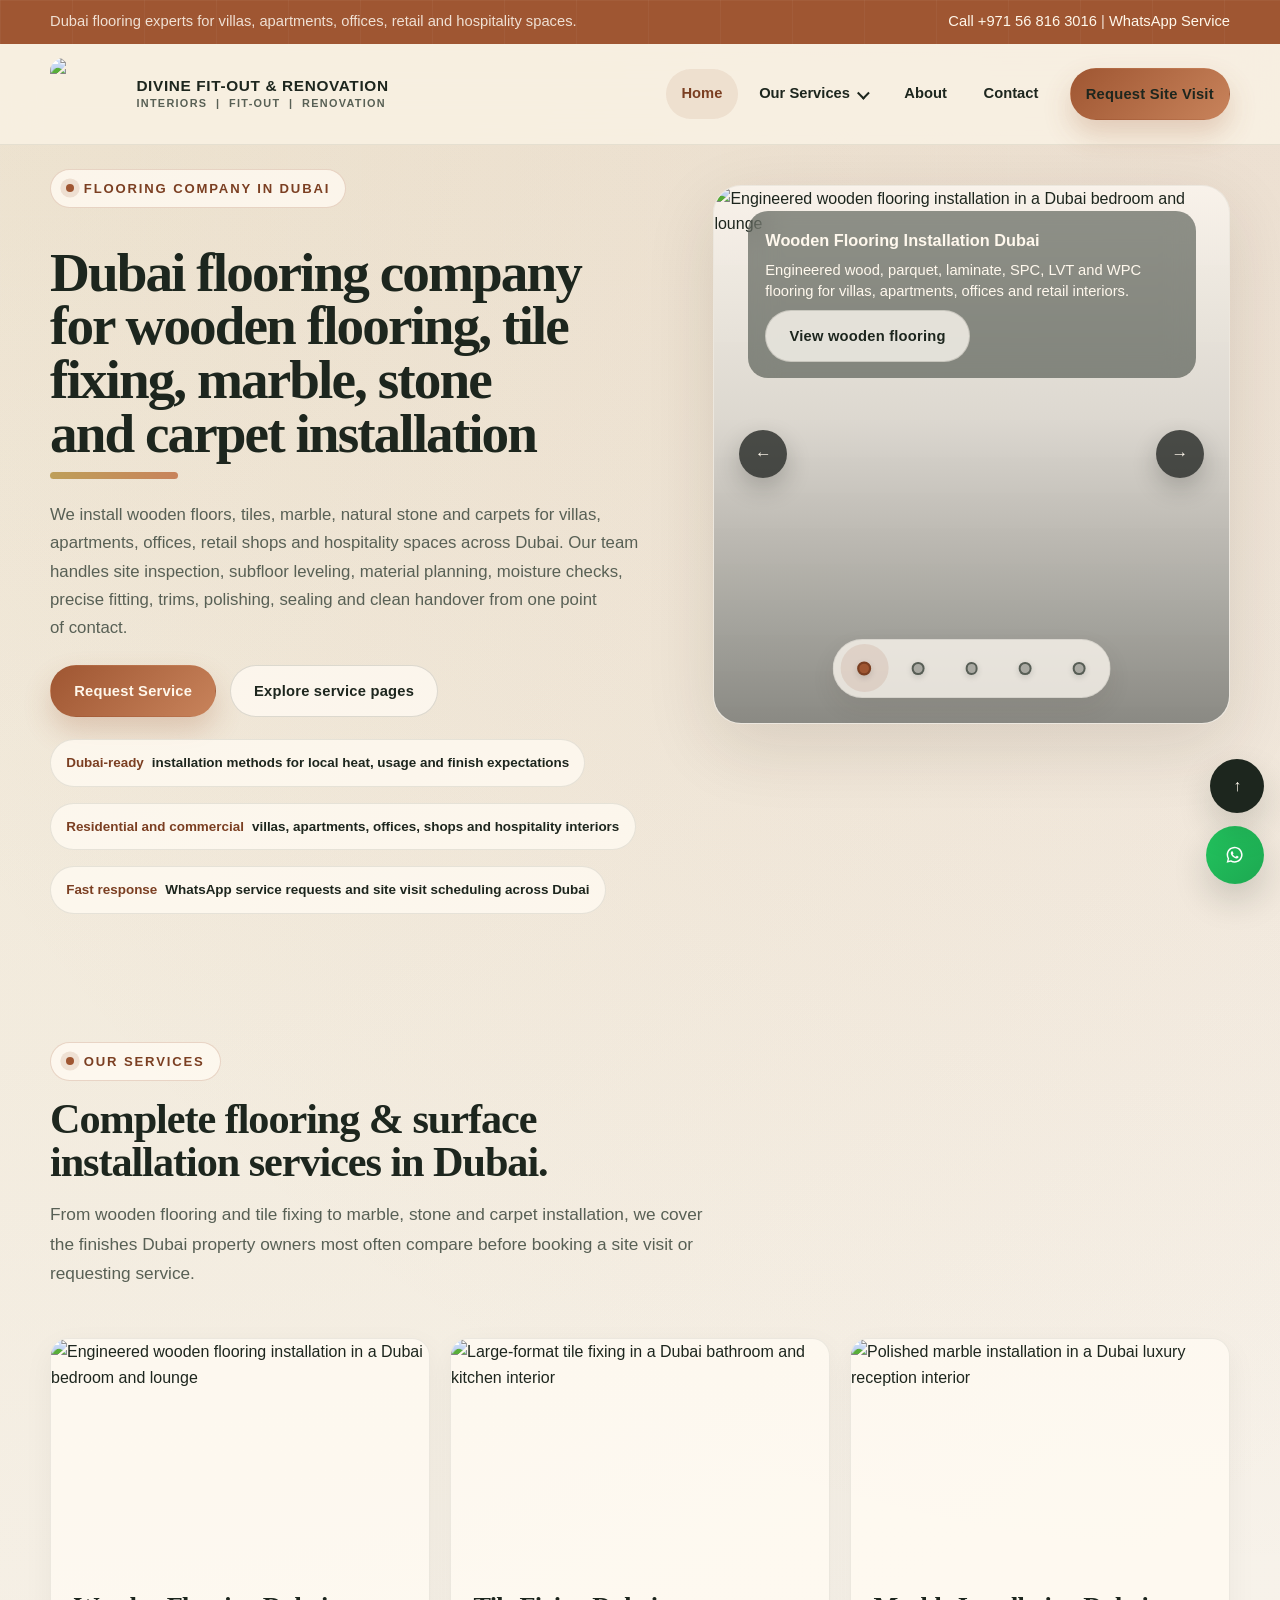
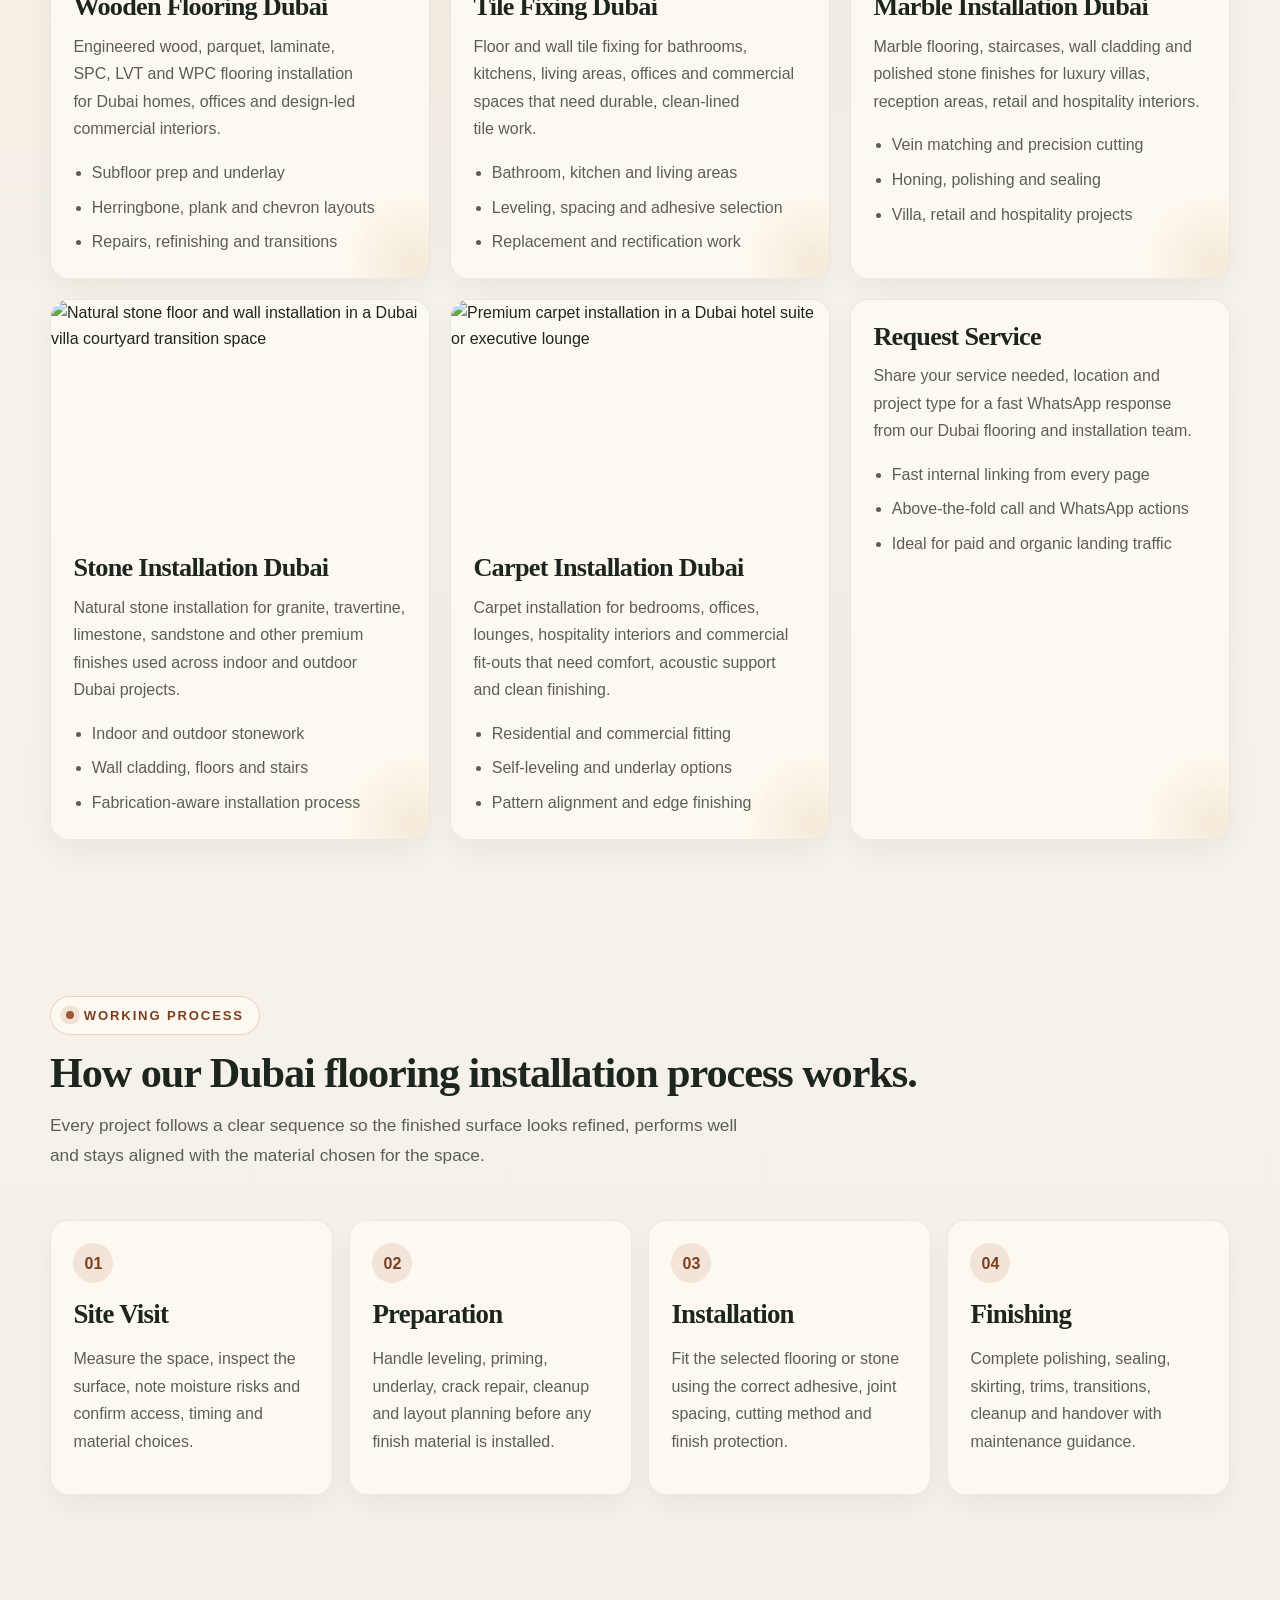
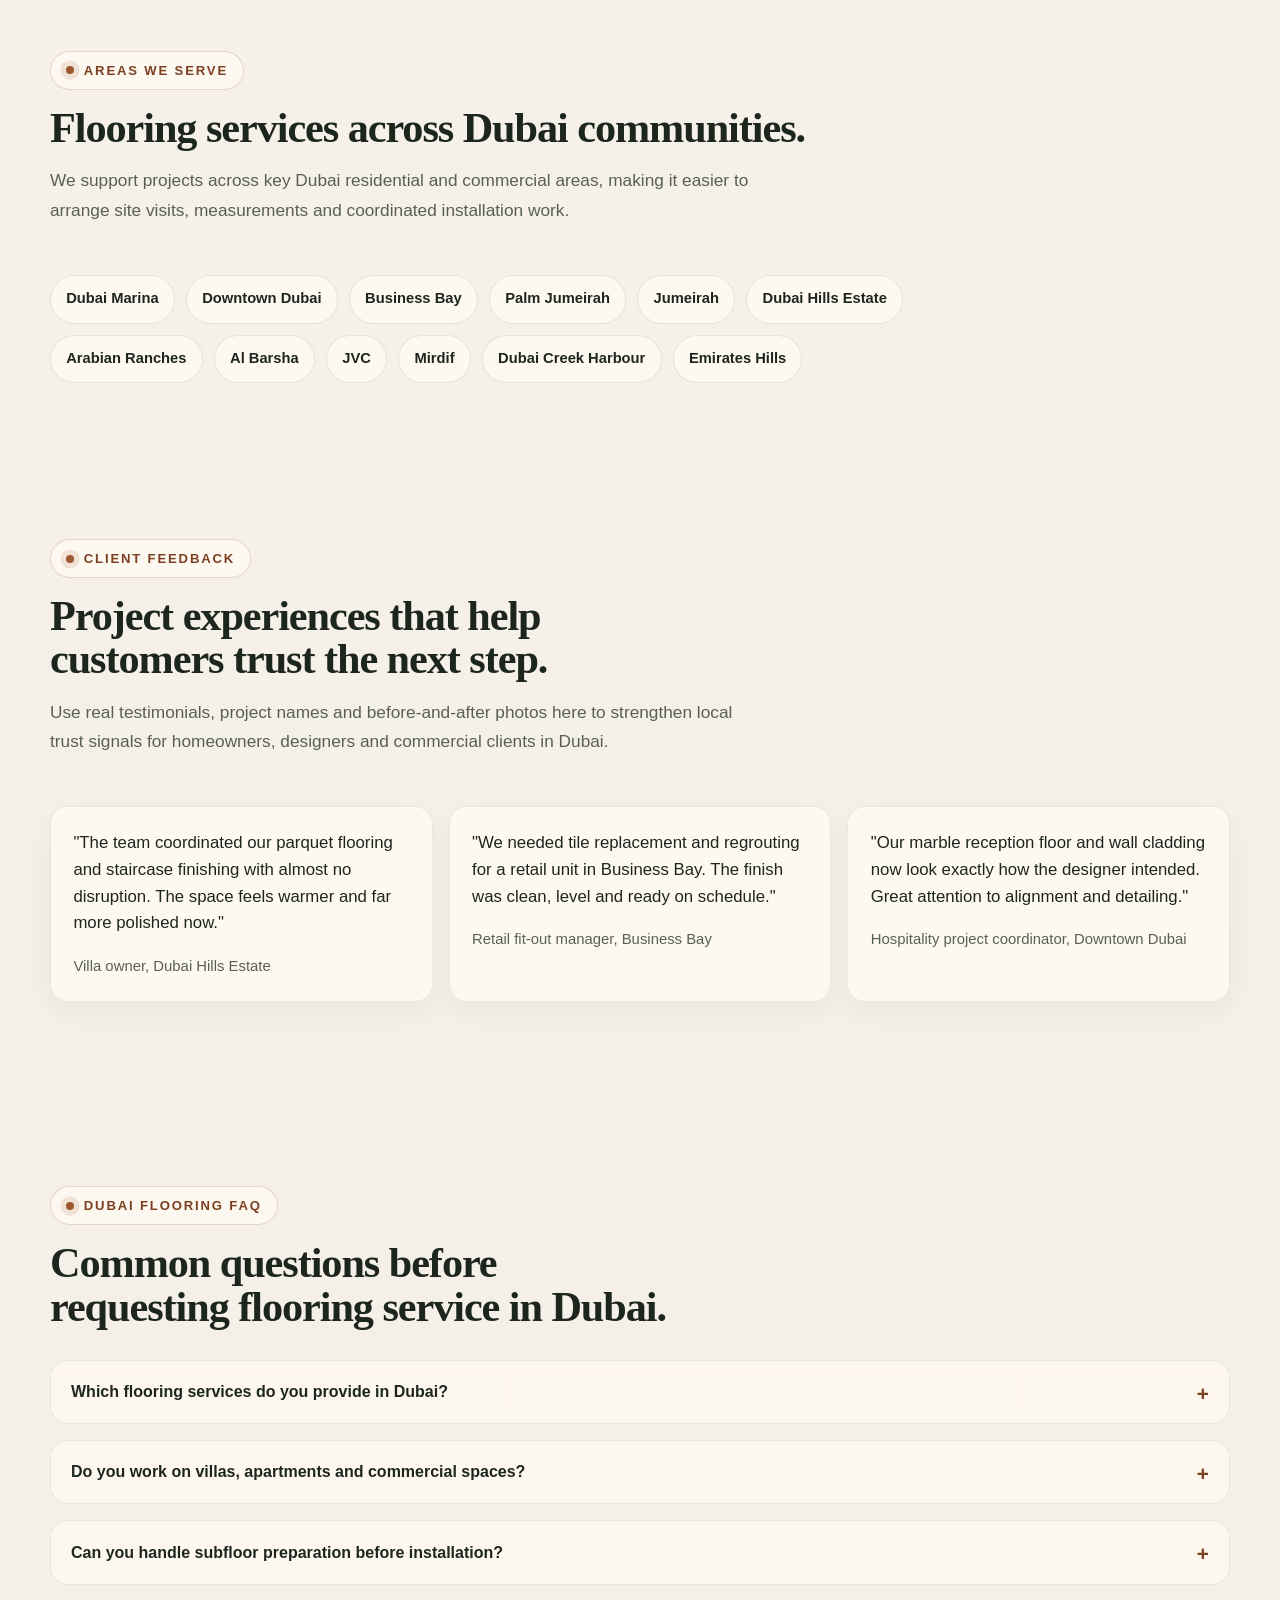
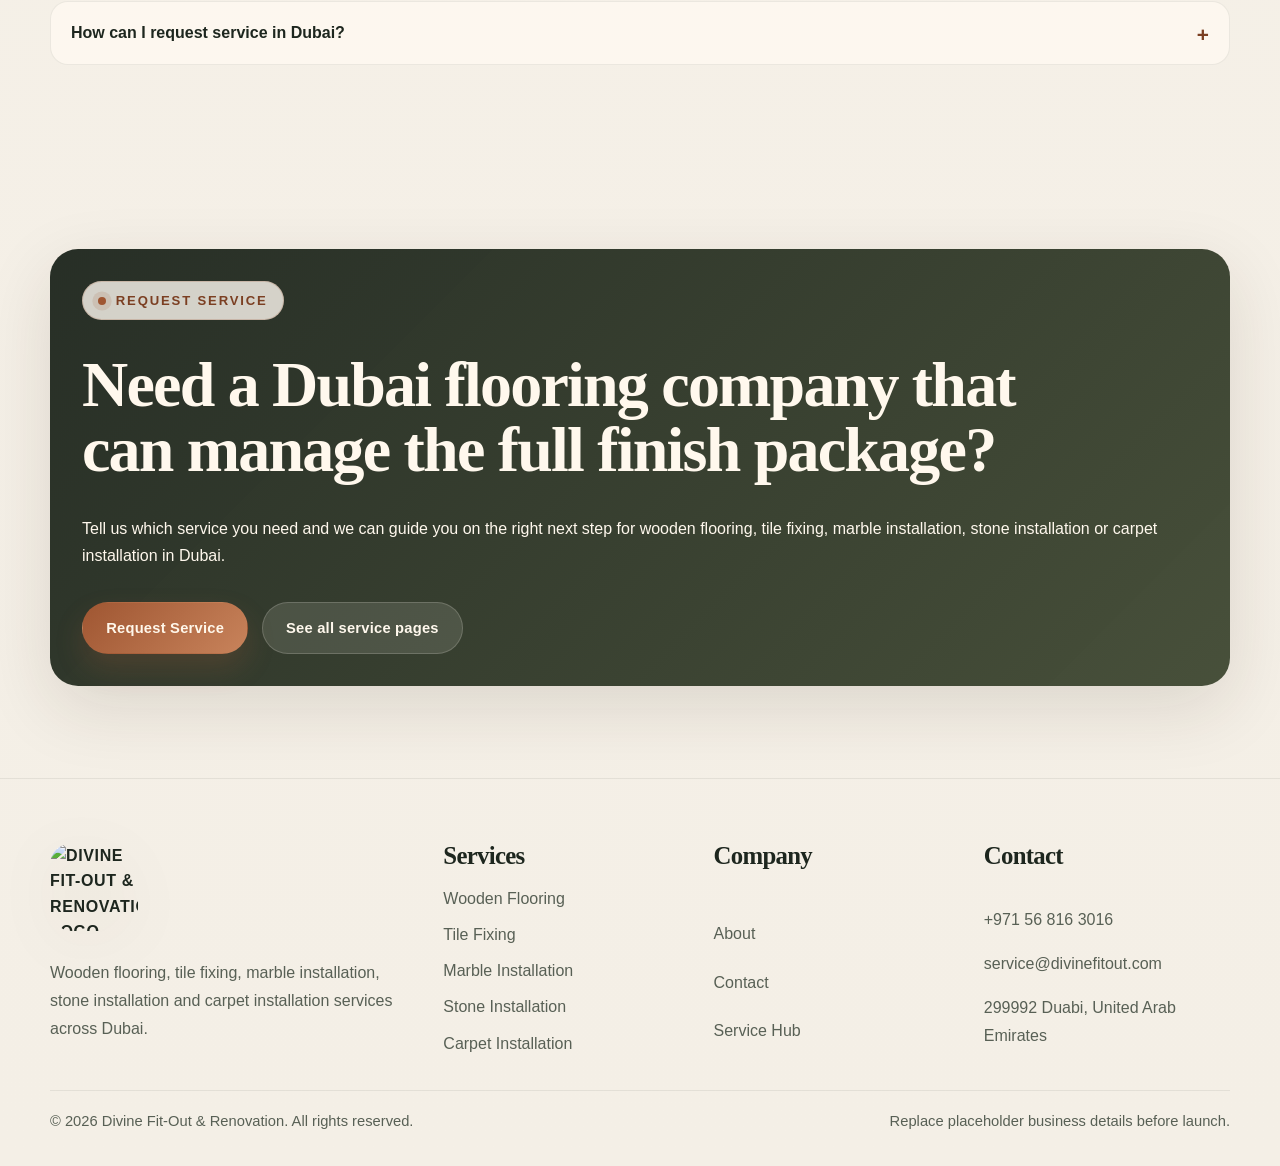
==== commit 4649c4b5: "fixing" ====
--- a/index.html
+++ b/index.html
@@ -13,14 +13,746 @@
   <meta property="og:url" content="https://divinefitout.com/">
   <meta name="twitter:card" content="summary_large_image">
   <link rel="preload" as="image" href="https://divinefitout.com/images/service-wooden-flooring-480.webp" imagesrcset="https://divinefitout.com/images/service-wooden-flooring-480.webp 480w, https://divinefitout.com/images/service-wooden-flooring-800.webp 800w, https://divinefitout.com/images/service-wooden-flooring-1200.webp 1200w" imagesizes="100vw" type="image/webp" media="(max-width: 560px)">
-  <link rel="preload" as="image" href="https://divinefitout.com/images/service-wooden-flooring-800.webp" imagesrcset="https://divinefitout.com/images/service-wooden-flooring-800.webp 800w, https://divinefitout.com/images/service-wooden-flooring-1200.webp 1200w, https://divinefitout.com/images/service-wooden-flooring.webp 1774w" imagesizes="(max-width: 1040px) 100vw, 44vw" type="image/webp" media="(min-width: 561px)">
+  <link rel="preload" as="image" href="https://divinefitout.com/images/service-wooden-flooring-800.webp" imagesrcset="https://divinefitout.com/images/service-wooden-flooring-800.webp 800w, https://divinefitout.com/images/service-wooden-flooring-1200.webp 1200w, https://divinefitout.com/images/service-wooden-flooring.webp 1774w" imagesizes="100vw" type="image/webp" media="(min-width: 561px)">
   <link rel="icon" href="https://divinefitout.com/favicon.svg?v=20260526" type="image/svg+xml">
   <link rel="manifest" href="https://divinefitout.com/site.webmanifest?v=20260526">
-  <style>:root{--bg:#f4efe6;--paper:#fffaf2;--paper-strong:#f9f1e3;--ink:#1d261e;--muted:#586055;--accent:#9f5632;--accent-deep:#7b3f22;--gold:#be9f59;--accent-soft:#c8835b;--line:rgba(29,38,30,0.12);--shadow:0 22px 70px rgba(49,34,20,0.12);--radius-lg:28px;--font-sans:ui-sans-serif,system-ui,-apple-system,BlinkMacSystemFont,"Segoe UI",sans-serif}*,*::before,*::after{box-sizing:border-box}html{scroll-behavior:smooth}body{margin:0;font-family:var(--font-sans);color:var(--ink);background:#f4efe6}img{max-width:100%}a{color:inherit;text-decoration:none}button{font:inherit}.skip-link{position:absolute;left:-999px;top:1rem;background:var(--ink);color:var(--paper);padding:0.8rem 1rem;border-radius:10px;z-index:9999}.skip-link:focus{left:1rem}.topbar{background:var(--ink);color:rgba(255,250,242,0.84);font-size:0.88rem}.header-wrap,.section-wrap,.topbar-wrap{width:min(calc(100% - 2rem),1180px);margin:0 auto}.topbar-wrap{display:flex;justify-content:space-between;gap:1rem;padding:0.65rem 0;flex-wrap:wrap}.topbar a{color:#fff7ea}.site-header{position:sticky;top:0;z-index:50;background:rgba(249,241,227,0.96);border-bottom:1px solid rgba(29,38,30,0.08)}.header-wrap{display:flex;align-items:center;justify-content:space-between;gap:1rem 1.5rem;padding:0.85rem 0}.brand{display:inline-flex;align-items:center;gap:0.9rem;min-width:0;font-weight:800;letter-spacing:0.04em;text-transform:uppercase;color:var(--ink)}.brand-mark{width:4.5rem;height:4.5rem;display:block;object-fit:contain;object-position:center;overflow:hidden;flex:none}.brand-text{display:flex;flex-direction:column;gap:0.14rem;min-width:0;line-height:1;font-size:1rem;white-space:nowrap}.brand-text small{display:block;margin-top:0.08rem;font-size:0.72rem;font-weight:700;line-height:1.15;color:var(--muted);letter-spacing:0.12em}.nav-toggle{display:none}.main-nav{display:flex;align-items:center;justify-content:flex-end;margin-left:auto;gap:1rem}.main-nav > ul{display:flex;gap:0.4rem;list-style:none;padding:0;margin:0;align-items:center}.main-nav a{display:inline-flex;align-items:center;justify-content:center;padding:0.75rem 0.95rem;border-radius:999px;font-size:0.95rem;font-weight:600;color:var(--ink)}.hero{padding:5.25rem 0 4rem}.hero-grid{display:grid;grid-template-columns:minmax(0,1.1fr) minmax(310px,0.9fr);gap:2rem;align-items:center}.hero-copy{display:grid;gap:1.4rem}.eyebrow{display:inline-flex;align-items:center;gap:0.7rem;padding:0.45rem 0.8rem;border-radius:999px;background:rgba(255,250,242,0.78);border:1px solid rgba(29,38,30,0.08);font-size:0.8rem;font-weight:700;letter-spacing:0.08em;text-transform:uppercase;width:fit-content}.eyebrow::before{content:"";width:0.5rem;height:0.5rem;border-radius:50%;background:var(--accent);box-shadow:0 0 0 0.35rem rgba(159,86,50,0.14)}.hero-copy h1{display:block;max-width:12ch;margin:0;padding:0;font-family:system-ui,-apple-system,"Segoe UI",sans-serif;font-size:clamp(2.5rem,5vw,5.1rem);font-weight:800;letter-spacing:-0.05em;line-height:0.92}.hero-copy h1::after{content:"";display:block;width:clamp(4.5rem,18vw,8rem);height:0.42rem;margin-top:0.75rem;border-radius:999px;background:linear-gradient(90deg,var(--gold),var(--accent-soft))}.hero-copy p{margin:0;font-size:1.12rem;max-width:42rem}.hero-actions,.hero-trust{display:flex;flex-wrap:wrap;gap:0.85rem}.button{display:inline-flex;align-items:center;justify-content:center;min-height:3.25rem;padding:0.75rem 1.25rem;border:0;border-radius:999px;font-size:0.96rem;font-weight:700;line-height:1.1;text-align:center}.button-primary{background:linear-gradient(135deg,var(--accent) 0%,var(--gold) 100%);color:#fffaf2;box-shadow:0 14px 26px rgba(159,86,50,0.18)}.button-secondary{background:rgba(255,250,242,0.84);color:var(--ink);border:1px solid rgba(29,38,30,0.08)}.chip{display:inline-flex;align-items:center;gap:0.5rem;padding:0.75rem 0.95rem;border-radius:999px;background:rgba(255,250,242,0.8);border:1px solid rgba(29,38,30,0.1);font-size:0.9rem;font-weight:700}.chip strong{color:var(--accent-deep)}.hero-visual{position:relative;overflow:hidden;min-height:100%;border-radius:var(--radius-lg);border:1px solid rgba(29,38,30,0.08);box-shadow:0 18px 42px rgba(49,34,20,0.12);background:rgba(255,250,242,0.9)}.hero-visual img{width:100%;height:100%;min-height:26rem;object-fit:cover;display:block}.hero-slider{display:grid;gap:0}.hero-slider-stage{position:relative;min-height:31rem}.hero-slide{position:absolute;inset:0;opacity:0;visibility:hidden}.hero-slide::after{content:"";position:absolute;inset:0;background:linear-gradient(180deg,rgba(11,17,14,0.02) 0%,rgba(11,17,14,0.14) 44%,rgba(11,17,14,0.48) 100%)}.hero-slide.is-active{opacity:1;visibility:visible}.hero-slide picture{display:block;height:100%}.hero-visual-note{position:absolute;left:1rem;right:1rem;bottom:1rem;display:grid;gap:0.45rem;padding:1rem 1.1rem;border-radius:20px;background:rgba(29,38,30,0.86);color:#fff8ed;z-index:1;max-width:min(28rem,calc(100% - 2rem))}.hero-visual-note strong{font-size:1.02rem;color:inherit}.hero-visual-note span{font-size:0.92rem;line-height:1.45;color:inherit}.hero-slider-controls{position:absolute;top:1rem;right:1rem;left:auto;bottom:auto;z-index:2;display:flex;align-items:center;gap:0.5rem}.hero-slider-button,.hero-slider-dot{display:inline-flex;align-items:center;justify-content:center;width:3rem;height:3rem;border:0;border-radius:999px;background:rgba(255,250,242,0.78);color:var(--ink)}.hero-slider-dots{display:flex;gap:0.3rem;padding:0.26rem 0.38rem;border-radius:999px;background:rgba(255,250,242,0.78)}.hero-slider-dot{width:3rem;height:3rem;background:transparent;position:relative}.hero-slider-dot::before{content:"";width:0.75rem;height:0.75rem;border-radius:50%;background:rgba(29,38,30,0.24)}.hero-slider-dot.is-active::before,.hero-slider-dot[aria-selected="true"]::before{background:var(--accent)}.sr-only{position:absolute;width:1px;height:1px;padding:0;margin:-1px;overflow:hidden;clip:rect(0,0,0,0);white-space:nowrap;border:0}@media (max-width:1040px){.hero-grid{grid-template-columns:1fr}.hero-slider-stage,.hero-visual img{min-height:23.5rem}}@media (max-width:820px){.nav-toggle{width:3rem;height:3rem;display:inline-grid;place-items:center;gap:0.25rem;border:1px solid rgba(29,38,30,0.12);border-radius:999px;background:rgba(255,250,242,0.9);color:var(--ink)}.nav-toggle span{display:block;width:1rem;height:2px;border-radius:999px;background:currentColor}.main-nav{display:none}}@media (max-width:560px){body{background:#f4efe6}.hero-copy{gap:1rem}.hero-copy h1{max-width:14ch;font-size:clamp(2.15rem,8.8vw,3rem);line-height:0.96;letter-spacing:-0.03em}.hero-copy h1::after{width:4rem;height:0.3rem;margin-top:0.6rem}.hero-copy p{font-size:1rem}.brand{gap:0.6rem}.brand-mark{width:3rem;height:3rem}.brand-text{font-size:0.72rem}.brand-text small{font-size:0.5rem;letter-spacing:0.06em}.topbar{font-size:0.8rem}.topbar-wrap,.hero-trust,.hero-actions{flex-direction:column;align-items:stretch}.topbar-wrap{justify-content:center;text-align:center}.topbar-wrap > div,.button,button.button{width:100%}.hero{padding:4.5rem 0}.hero-slider-stage{min-height:20.75rem;width:100vw}.hero-visual img{min-height:20.75rem}.hero-visual.hero-slider{width:100vw;margin-inline:calc(50% - 50vw);border-radius:0;border-left:0;border-right:0;box-shadow:none}.hero-visual-note{left:0.65rem;right:0.65rem;bottom:0.65rem;padding:0.8rem 0.82rem;border-radius:16px;background:rgba(29,38,30,0.88)}.hero-visual-note strong{font-size:0.9rem}.hero-visual-note span{font-size:0.79rem;line-height:1.32}.hero-slider-controls{top:0.65rem;right:0.65rem;left:0.65rem;justify-content:center;gap:0.4rem;flex-wrap:wrap}.hero-slider-dots{order:3;flex:0 0 100%;justify-content:center}}</style>
-  <link rel="preload" href="css/styles.css?v=20260526" as="style" onload="this.onload=null;this.rel='stylesheet'">
-  <noscript><link rel="stylesheet" href="css/styles.css?v=20260526"></noscript>
+  <style>
+    :root {
+      --bg: #f4efe6;
+      --paper: #fffaf2;
+      --paper-strong: #f9f1e3;
+      --ink: #1d261e;
+      --muted: #586055;
+      --accent: #9f5632;
+      --accent-deep: #7b3f22;
+      --gold: #be9f59;
+      --accent-soft: #c8835b;
+      --line: rgba(29, 38, 30, 0.12);
+      --shadow: 0 22px 70px rgba(49, 34, 20, 0.12);
+      --radius-lg: 28px;
+      --font-sans: "Segoe UI Variable Text", "Segoe UI", ui-sans-serif, -apple-system, BlinkMacSystemFont, "Helvetica Neue", Arial, sans-serif;
+    }
+
+    *,
+    *::before,
+    *::after {
+      box-sizing: border-box;
+    }
+
+    html {
+      scroll-behavior: smooth;
+      -webkit-text-size-adjust: 100%;
+      text-size-adjust: 100%;
+    }
+
+    body {
+      margin: 0;
+      font-size: 1rem;
+      font-family: var(--font-sans);
+      color: var(--ink);
+      background: #f4efe6;
+      line-height: 1.6;
+      min-height: 100vh;
+      font-synthesis: none;
+      font-kerning: normal;
+      text-rendering: optimizeLegibility;
+      -webkit-font-smoothing: antialiased;
+      -moz-osx-font-smoothing: grayscale;
+    }
+
+    img {
+      max-width: 100%;
+    }
+
+    a {
+      color: inherit;
+      text-decoration: none;
+    }
+
+    button {
+      font: inherit;
+    }
+
+    .skip-link {
+      position: absolute;
+      left: -999px;
+      top: 1rem;
+      background: var(--ink);
+      color: var(--paper);
+      padding: 0.8rem 1rem;
+      border-radius: 10px;
+      z-index: 9999;
+    }
+
+    .skip-link:focus {
+      left: 1rem;
+    }
+
+    .topbar {
+      background: var(--ink);
+      color: rgba(255, 250, 242, 0.84);
+      font-size: 0.88rem;
+    }
+
+    .header-wrap,
+    .section-wrap,
+    .topbar-wrap {
+      width: min(calc(100% - 2rem), 1180px);
+      margin: 0 auto;
+    }
+
+    .topbar-wrap {
+      display: flex;
+      justify-content: space-between;
+      gap: 1rem;
+      padding: 0.65rem 0;
+      flex-wrap: wrap;
+    }
+
+    .topbar a {
+      color: #fff7ea;
+    }
+
+    .site-header {
+      position: sticky;
+      top: 0;
+      z-index: 50;
+      background: rgba(249, 241, 227, 0.96);
+      border-bottom: 1px solid rgba(29, 38, 30, 0.08);
+    }
+
+    .header-wrap {
+      display: flex;
+      align-items: center;
+      justify-content: space-between;
+      gap: 1rem 1.5rem;
+      padding: 0.85rem 0;
+    }
+
+    .brand {
+      display: inline-flex;
+      align-items: center;
+      gap: 0.9rem;
+      min-width: 0;
+      font-weight: 800;
+      letter-spacing: 0.04em;
+      text-transform: uppercase;
+      color: var(--ink);
+    }
+
+    .brand-mark {
+      width: 4.5rem;
+      height: 4.5rem;
+      display: block;
+      object-fit: contain;
+      object-position: center;
+      overflow: hidden;
+      flex: none;
+    }
+
+    .brand-text {
+      display: flex;
+      flex-direction: column;
+      gap: 0.14rem;
+      min-width: 0;
+      line-height: 1;
+      font-size: 1rem;
+      white-space: nowrap;
+    }
+
+    .brand-text small {
+      display: block;
+      margin-top: 0.08rem;
+      font-size: 0.72rem;
+      font-weight: 700;
+      line-height: 1.15;
+      color: var(--muted);
+      letter-spacing: 0.12em;
+    }
+
+    .nav-toggle {
+      display: none;
+    }
+
+    .main-nav {
+      display: flex;
+      align-items: center;
+      justify-content: flex-end;
+      margin-left: auto;
+      gap: 1rem;
+    }
+
+    .main-nav > ul {
+      display: flex;
+      gap: 0.4rem;
+      list-style: none;
+      padding: 0;
+      margin: 0;
+      align-items: center;
+    }
+
+    .main-nav a {
+      display: inline-flex;
+      align-items: center;
+      justify-content: center;
+      padding: 0.75rem 0.95rem;
+      border-radius: 999px;
+      font-size: 0.95rem;
+      font-weight: 600;
+      color: var(--ink);
+    }
+
+    .hero {
+      margin-top: 0;
+      padding: 0 0 4rem;
+    }
+
+    .hero-grid {
+      display: grid;
+      grid-template-columns: minmax(0, 1.1fr) minmax(310px, 0.9fr);
+      gap: 2rem;
+      align-items: center;
+    }
+
+    .hero-copy {
+      display: grid;
+      gap: 1.4rem;
+    }
+
+    .eyebrow {
+      display: inline-flex;
+      align-items: center;
+      gap: 0.7rem;
+      padding: 0.45rem 0.8rem;
+      border-radius: 999px;
+      background: rgba(255, 250, 242, 0.78);
+      border: 1px solid rgba(29, 38, 30, 0.08);
+      font-size: 0.8rem;
+      font-weight: 700;
+      letter-spacing: 0.08em;
+      text-transform: uppercase;
+      width: fit-content;
+    }
+
+    .eyebrow::before {
+      content: "";
+      width: 0.5rem;
+      height: 0.5rem;
+      border-radius: 50%;
+      background: var(--accent);
+      box-shadow: 0 0 0 0.35rem rgba(159, 86, 50, 0.14);
+    }
+
+    .hero-copy h1 {
+      display: block;
+      max-width: 12.5ch;
+      margin: 0;
+      padding: 0;
+      font-family: var(--font-sans);
+      font-size: clamp(2.5rem, 5vw, 5.1rem);
+      font-weight: 780;
+      letter-spacing: -0.05em;
+      line-height: 0.94;
+    }
+
+    .hero-copy h1::after {
+      content: "";
+      display: block;
+      width: clamp(4.5rem, 18vw, 8rem);
+      height: 0.42rem;
+      margin-top: 0.75rem;
+      border-radius: 999px;
+      background: linear-gradient(90deg, var(--gold), var(--accent-soft));
+    }
+
+    .hero-copy p {
+      margin: 0;
+      font-size: clamp(1.16rem, 0.72vw + 1rem, 1.32rem);
+      max-width: 42rem;
+      line-height: 1.68;
+    }
+
+    .page-home .hero-copy h1 {
+      max-width: 21.5ch;
+      font-family: ui-serif, "Iowan Old Style", "Palatino Linotype", "Book Antiqua", Georgia, serif;
+      font-size: clamp(2.9rem, 4.55vw, 3.45rem);
+      line-height: 0.97;
+      letter-spacing: -0.035em;
+    }
+
+    .page-home .hero-copy p {
+      max-width: 38rem;
+      font-size: clamp(1rem, 0.24vw + 0.98rem, 1.05rem);
+      line-height: 1.68;
+    }
+
+    .hero-actions,
+    .hero-trust {
+      display: flex;
+      flex-wrap: wrap;
+      gap: 0.85rem;
+    }
+
+    .button {
+      display: inline-flex;
+      align-items: center;
+      justify-content: center;
+      min-height: 3.25rem;
+      padding: 0.75rem 1.25rem;
+      border: 0;
+      border-radius: 999px;
+      font-size: 0.96rem;
+      font-weight: 700;
+      line-height: 1.1;
+      text-align: center;
+    }
+
+    .button-primary {
+      background: linear-gradient(135deg, var(--accent) 0%, var(--gold) 100%);
+      color: #fffaf2;
+      box-shadow: 0 14px 26px rgba(159, 86, 50, 0.18);
+    }
+
+    .button-secondary {
+      background: rgba(255, 250, 242, 0.84);
+      color: var(--ink);
+      border: 1px solid rgba(29, 38, 30, 0.08);
+    }
+
+    .chip {
+      display: inline-flex;
+      align-items: center;
+      gap: 0.5rem;
+      padding: 0.75rem 0.95rem;
+      border-radius: 999px;
+      background: rgba(255, 250, 242, 0.8);
+      border: 1px solid rgba(29, 38, 30, 0.1);
+      font-size: 0.9rem;
+      font-weight: 700;
+    }
+
+    .chip strong {
+      color: var(--accent-deep);
+    }
+
+    .hero-visual {
+      position: relative;
+      overflow: hidden;
+      min-height: 100%;
+      border-radius: var(--radius-lg);
+      border: 1px solid rgba(29, 38, 30, 0.08);
+      box-shadow: 0 18px 42px rgba(49, 34, 20, 0.12);
+      background: rgba(255, 250, 242, 0.9);
+    }
+
+    .hero-visual img {
+      width: 100%;
+      height: 100%;
+      min-height: 26rem;
+      object-fit: cover;
+      display: block;
+    }
+
+    .hero-slider {
+      display: grid;
+      gap: 0;
+    }
+
+    .hero-slider-stage {
+      position: relative;
+      min-height: 31rem;
+    }
+
+    .hero-slide {
+      position: absolute;
+      inset: 0;
+      opacity: 0;
+      visibility: hidden;
+    }
+
+    .hero-slide::after {
+      content: "";
+      position: absolute;
+      inset: 0;
+      background: linear-gradient(180deg, rgba(11, 17, 14, 0.02) 0%, rgba(11, 17, 14, 0.14) 44%, rgba(11, 17, 14, 0.48) 100%);
+    }
+
+    .hero-slide.is-active {
+      opacity: 1;
+      visibility: visible;
+    }
+
+    .hero-slide picture {
+      display: block;
+      height: 100%;
+    }
+
+    .hero-visual-note {
+      position: absolute;
+      left: 1rem;
+      right: 1rem;
+      bottom: 1rem;
+      display: grid;
+      gap: 0.45rem;
+      padding: 1rem 1.1rem;
+      border-radius: 20px;
+      background: rgba(29, 38, 30, 0.86);
+      color: #fff8ed;
+      z-index: 1;
+      max-width: min(28rem, calc(100% - 2rem));
+    }
+
+    .hero-visual-note strong {
+      font-size: 1.02rem;
+      color: inherit;
+    }
+
+    .hero-visual-note span {
+      font-size: 0.92rem;
+      line-height: 1.45;
+      color: inherit;
+    }
+
+    .hero-slider-controls {
+      position: absolute;
+      top: auto;
+      right: auto;
+      bottom: 25px;
+      left: 50%;
+      transform: translateX(-50%);
+      z-index: 2;
+      display: flex;
+      align-items: center;
+      gap: 0.5rem;
+    }
+
+    .hero-slider-button,
+    .hero-slider-dot {
+      display: inline-flex;
+      align-items: center;
+      justify-content: center;
+      width: 3rem;
+      height: 3rem;
+      border: 0;
+      border-radius: 999px;
+      background: rgba(255, 250, 242, 0.78);
+      color: var(--ink);
+    }
+
+    .hero-slider-dots {
+      display: flex;
+      gap: 0.3rem;
+      padding: 0.26rem 0.38rem;
+      border-radius: 999px;
+      background: rgba(255, 250, 242, 0.78);
+    }
+
+    .hero-slider-dot {
+      width: 3rem;
+      height: 3rem;
+      background: transparent;
+      position: relative;
+    }
+
+    .hero-slider-dot::before {
+      content: "";
+      width: 0.75rem;
+      height: 0.75rem;
+      border-radius: 50%;
+      background: rgba(29, 38, 30, 0.24);
+    }
+
+    .hero-slider-dot.is-active::before,
+    .hero-slider-dot[aria-selected="true"]::before {
+      background: var(--accent);
+    }
+
+    .sr-only {
+      position: absolute;
+      width: 1px;
+      height: 1px;
+      padding: 0;
+      margin: -1px;
+      overflow: hidden;
+      clip: rect(0, 0, 0, 0);
+      white-space: nowrap;
+      border: 0;
+    }
+
+    @media (min-width: 1041px) {
+      .hero-grid {
+        row-gap: 0;
+        align-items: center;
+      }
+
+      .hero-copy {
+        grid-column: 1;
+        grid-row: 1;
+      }
+
+      .hero-visual.hero-slider {
+        grid-column: 2;
+        grid-row: 1;
+        width: 100%;
+        min-height: 0;
+        align-self: start;
+        margin-inline: 0;
+        border-radius: var(--radius-lg);
+        border-left: 1px solid rgba(29, 38, 30, 0.08);
+        border-right: 1px solid rgba(29, 38, 30, 0.08);
+        box-shadow: var(--shadow);
+        --hero-slider-inline-pad: 1rem;
+      }
+
+      .hero-visual.hero-slider .hero-slider-stage {
+        min-height: clamp(30rem, 42vw, 40rem);
+      }
+
+      .hero-visual.hero-slider img {
+        min-height: clamp(30rem, 42vw, 40rem);
+      }
+
+      .hero-visual.hero-slider .hero-visual-note {
+        top: 25px;
+        right: auto;
+        bottom: auto;
+        left: 50%;
+        width: min(28rem, calc(100% - 2rem));
+        transform: translateX(-50%);
+      }
+
+      .hero-visual.hero-slider .hero-slider-controls {
+        inset: 0;
+        display: block;
+        transform: none;
+        pointer-events: none;
+      }
+
+      .hero-visual.hero-slider .hero-slider-controls [data-hero-prev],
+      .hero-visual.hero-slider .hero-slider-controls [data-hero-next] {
+        position: absolute;
+        top: calc(50% - 1.5rem);
+        pointer-events: auto;
+      }
+
+      .hero-visual.hero-slider .hero-slider-controls [data-hero-prev] {
+        left: 25px;
+      }
+
+      .hero-visual.hero-slider .hero-slider-controls [data-hero-next] {
+        right: 25px;
+      }
+
+      .hero-visual.hero-slider .hero-slider-controls .hero-slider-dots {
+        position: absolute;
+        left: 50%;
+        bottom: 25px;
+        transform: translateX(-50%);
+        pointer-events: auto;
+      }
+    }
+
+    @media (max-width: 1040px) {
+      .hero-grid {
+        grid-template-columns: 1fr;
+      }
+
+      .hero-slider-stage,
+      .hero-visual img {
+        min-height: 23.5rem;
+      }
+    }
+
+    @media (max-width: 820px) {
+      .nav-toggle {
+        width: 3rem;
+        height: 3rem;
+        display: inline-grid;
+        place-items: center;
+        gap: 0.25rem;
+        border: 1px solid rgba(29, 38, 30, 0.12);
+        border-radius: 999px;
+        background: rgba(255, 250, 242, 0.9);
+        color: var(--ink);
+      }
+
+      .nav-toggle span {
+        display: block;
+        width: 1rem;
+        height: 2px;
+        border-radius: 999px;
+        background: currentColor;
+      }
+
+      .main-nav {
+        display: none;
+      }
+    }
+
+    @media (max-width: 560px) {
+      body {
+        background: #f4efe6;
+      }
+
+      .hero-copy {
+        gap: 1rem;
+      }
+
+      .hero-copy h1 {
+        max-width: 14ch;
+        font-size: clamp(2.05rem, 8vw, 2.85rem);
+        line-height: 0.99;
+        letter-spacing: -0.03em;
+      }
+
+      .hero-copy h1::after {
+        width: 4rem;
+        height: 0.3rem;
+        margin-top: 0.6rem;
+      }
+
+      .hero-copy p {
+        font-size: 0.98rem;
+        line-height: 1.68;
+      }
+
+      .page-home .hero-copy h1 {
+        max-width: 16.5ch;
+        font-size: clamp(2.1rem, 7.4vw, 2.85rem);
+        line-height: 1.02;
+        letter-spacing: -0.025em;
+      }
+
+      .page-home .hero-copy p {
+        font-size: 0.97rem;
+        line-height: 1.62;
+      }
+
+      .brand {
+        gap: 0.6rem;
+      }
+
+      .brand-mark {
+        width: 3rem;
+        height: 3rem;
+      }
+
+      .brand-text {
+        font-size: 0.72rem;
+      }
+
+      .brand-text small {
+        font-size: 0.5rem;
+        letter-spacing: 0.06em;
+      }
+
+      .topbar {
+        font-size: 0.8rem;
+      }
+
+      .topbar-wrap,
+      .hero-trust,
+      .hero-actions {
+        flex-direction: column;
+        align-items: stretch;
+      }
+
+      .topbar-wrap {
+        justify-content: center;
+        text-align: center;
+      }
+
+      .topbar-wrap > div {
+        width: 100%;
+      }
+
+      .topbar-wrap > div:last-child {
+        display: none;
+      }
+
+      .topbar-wrap > div:last-child a {
+        display: inline-flex;
+        align-items: center;
+        justify-content: center;
+        min-height: 2.85rem;
+        padding: 0.55rem 0.9rem;
+        border-radius: 999px;
+        background: rgba(255, 248, 237, 0.12);
+        font-size: 0.82rem;
+        line-height: 1.2;
+      }
+
+      .button,
+      button.button {
+        width: 100%;
+      }
+
+      .hero {
+        margin-top: 0;
+        padding: 0 0 4.5rem;
+      }
+
+      .hero-slider-stage {
+        min-height: 20.75rem;
+        width: 100vw;
+      }
+
+      .hero-visual img {
+        min-height: 20.75rem;
+      }
+
+      .hero-visual.hero-slider {
+        width: 100vw;
+        margin-inline: calc(50% - 50vw);
+        border-radius: 0;
+        border-left: 0;
+        border-right: 0;
+        box-shadow: none;
+      }
+
+      .hero-visual-note {
+        top: 0.65rem;
+        right: auto;
+        bottom: auto;
+        left: 50%;
+        width: min(24rem, calc(100% - 1.3rem));
+        transform: translateX(-50%);
+        padding: 0.8rem 0.82rem;
+        border-radius: 16px;
+        background: rgb(29 38 30 / 48%);
+      }
+
+      .hero-visual-note strong {
+        font-size: 0.9rem;
+      }
+
+      .hero-visual-note span {
+        font-size: 0.79rem;
+        line-height: 1.32;
+      }
+
+      .hero-slider-controls {
+        inset: auto auto 0.65rem 50%;
+        display: flex;
+        gap: 0.4rem;
+        transform: translateX(-50%);
+        pointer-events: none;
+      }
+
+      .hero-slider-button {
+        position: static;
+        pointer-events: auto;
+      }
+
+      .hero-slider-dots {
+        display: none;
+      }
+    }
+  </style>
+  <style>@media (max-width:560px){.hero-slider-stage{display:grid;min-height:clamp(20.75rem,90vw,25rem);aspect-ratio:6/5;width:100vw}.hero-slide{position:relative;inset:auto;grid-area:1/1}.hero-slide picture,.hero-visual img{height:100%}.hero-visual img{min-height:clamp(20.75rem,90vw,25rem)}}</style>
+  <link rel="stylesheet" href="css/styles.css?v=20260530-30">
 </head>
-<body>
+<body class="page-home">
   <a class="skip-link" href="#main">Skip to content</a>
   <div class="topbar">
     <div class="topbar-wrap">
@@ -66,26 +798,12 @@
   <main id="main">
     <section class="hero">
       <div class="section-wrap hero-grid">
-        <div class="hero-copy">
-          <span class="eyebrow">Flooring Company In Dubai</span>
-          <h1>Dubai flooring company for wooden flooring, tile fixing, marble, stone and carpet installation</h1>
-          <p>We install wooden floors, tiles, marble, natural stone and carpets for villas, apartments, offices, retail shops and hospitality spaces across Dubai. Our team handles site inspection, subfloor leveling, material planning, moisture checks, precise fitting, trims, polishing, sealing and clean handover from one point of contact.</p>
-          <div class="hero-actions">
-            <a class="button button-primary" data-whatsapp-trigger="service-request" data-whatsapp-service="Multiple Services" href="https://wa.me/971568163016">Request Service</a>
-            <a class="button button-secondary" href="https://divinefitout.com/services/">Explore service pages</a>
-          </div>
-          <div class="hero-trust">
-            <span class="chip"><strong>Dubai-ready</strong> installation methods for local heat, usage and finish expectations</span>
-            <span class="chip"><strong>Residential and commercial</strong> villas, apartments, offices, shops and hospitality interiors</span>
-            <span class="chip"><strong>Fast response</strong> WhatsApp service requests and site visit scheduling across Dubai</span>
-          </div>
-        </div>
         <figure class="hero-visual hero-slider" data-hero-slider aria-label="Featured flooring and installation services in Dubai" aria-roledescription="carousel">
           <div class="hero-slider-stage">
             <article class="hero-slide is-active" id="hero-slide-wood" role="tabpanel" aria-labelledby="hero-tab-wood" aria-hidden="false" data-hero-slide>
               <picture>
-                <source type="image/webp" srcset="https://divinefitout.com/images/service-wooden-flooring-800.webp 800w, https://divinefitout.com/images/service-wooden-flooring-1200.webp 1200w, https://divinefitout.com/images/service-wooden-flooring.webp 1774w" sizes="(max-width: 1040px) 100vw, 44vw">
-                <img src="https://divinefitout.com/images/service-wooden-flooring-800.jpg" srcset="https://divinefitout.com/images/service-wooden-flooring-800.jpg 800w, https://divinefitout.com/images/service-wooden-flooring-1200.jpg 1200w, https://divinefitout.com/images/service-wooden-flooring.jpg 1774w" sizes="(max-width: 1040px) 100vw, 44vw" alt="Engineered wooden flooring installation in a Dubai bedroom and lounge" width="1774" height="887" loading="eager" fetchpriority="high" decoding="async">
+                <source type="image/webp" srcset="https://divinefitout.com/images/service-wooden-flooring-800.webp 800w, https://divinefitout.com/images/service-wooden-flooring-1200.webp 1200w, https://divinefitout.com/images/service-wooden-flooring.webp 1774w" sizes="100vw">
+                <img src="https://divinefitout.com/images/service-wooden-flooring-800.jpg" srcset="https://divinefitout.com/images/service-wooden-flooring-800.jpg 800w, https://divinefitout.com/images/service-wooden-flooring-1200.jpg 1200w, https://divinefitout.com/images/service-wooden-flooring.jpg 1774w" sizes="100vw" alt="Engineered wooden flooring installation in a Dubai bedroom and lounge" width="1774" height="887" loading="eager" fetchpriority="high" decoding="async">
               </picture>
               <div class="hero-visual-note hero-slide-note">
                 <strong>Wooden Flooring Installation Dubai</strong>
@@ -95,8 +813,8 @@
             </article>
             <article class="hero-slide" id="hero-slide-tile" role="tabpanel" aria-labelledby="hero-tab-tile" aria-hidden="true" data-hero-slide inert>
               <picture>
-                <source type="image/webp" srcset="https://divinefitout.com/images/service-tile-fixing-800.webp 800w, https://divinefitout.com/images/service-tile-fixing-1200.webp 1200w, https://divinefitout.com/images/service-tile-fixing.webp 1838w" sizes="(max-width: 1040px) 100vw, 44vw">
-                <img src="https://divinefitout.com/images/service-tile-fixing-800.jpg" srcset="https://divinefitout.com/images/service-tile-fixing-800.jpg 800w, https://divinefitout.com/images/service-tile-fixing-1200.jpg 1200w, https://divinefitout.com/images/service-tile-fixing.jpg 1838w" sizes="(max-width: 1040px) 100vw, 44vw" alt="Large-format tile fixing in a Dubai bathroom and kitchen interior" width="1838" height="856" loading="lazy" decoding="async" fetchpriority="low">
+                <source type="image/webp" srcset="https://divinefitout.com/images/service-tile-fixing-800.webp 800w, https://divinefitout.com/images/service-tile-fixing-1200.webp 1200w, https://divinefitout.com/images/service-tile-fixing.webp 1838w" sizes="100vw">
+                <img src="https://divinefitout.com/images/service-tile-fixing-800.jpg" srcset="https://divinefitout.com/images/service-tile-fixing-800.jpg 800w, https://divinefitout.com/images/service-tile-fixing-1200.jpg 1200w, https://divinefitout.com/images/service-tile-fixing.jpg 1838w" sizes="100vw" alt="Large-format tile fixing in a Dubai bathroom and kitchen interior" width="1838" height="856" loading="lazy" decoding="async" fetchpriority="low">
               </picture>
               <div class="hero-visual-note hero-slide-note">
                 <strong>Tile Fixing Services Dubai</strong>
@@ -106,8 +824,8 @@
             </article>
             <article class="hero-slide" id="hero-slide-marble" role="tabpanel" aria-labelledby="hero-tab-marble" aria-hidden="true" data-hero-slide inert>
               <picture>
-                <source type="image/webp" srcset="https://divinefitout.com/images/service-marble-installation-800.webp 800w, https://divinefitout.com/images/service-marble-installation-1200.webp 1200w, https://divinefitout.com/images/service-marble-installation.webp 1717w" sizes="(max-width: 1040px) 100vw, 44vw">
-                <img src="https://divinefitout.com/images/service-marble-installation-800.jpg" srcset="https://divinefitout.com/images/service-marble-installation-800.jpg 800w, https://divinefitout.com/images/service-marble-installation-1200.jpg 1200w, https://divinefitout.com/images/service-marble-installation.jpg 1717w" sizes="(max-width: 1040px) 100vw, 44vw" alt="Polished marble installation in a Dubai luxury reception interior" width="1717" height="916" loading="lazy" decoding="async" fetchpriority="low">
+                <source type="image/webp" srcset="https://divinefitout.com/images/service-marble-installation-800.webp 800w, https://divinefitout.com/images/service-marble-installation-1200.webp 1200w, https://divinefitout.com/images/service-marble-installation.webp 1717w" sizes="100vw">
+                <img src="https://divinefitout.com/images/service-marble-installation-800.jpg" srcset="https://divinefitout.com/images/service-marble-installation-800.jpg 800w, https://divinefitout.com/images/service-marble-installation-1200.jpg 1200w, https://divinefitout.com/images/service-marble-installation.jpg 1717w" sizes="100vw" alt="Polished marble installation in a Dubai luxury reception interior" width="1717" height="916" loading="lazy" decoding="async" fetchpriority="low">
               </picture>
               <div class="hero-visual-note hero-slide-note">
                 <strong>Marble Installation Dubai</strong>
@@ -117,8 +835,8 @@
             </article>
             <article class="hero-slide" id="hero-slide-stone" role="tabpanel" aria-labelledby="hero-tab-stone" aria-hidden="true" data-hero-slide inert>
               <picture>
-                <source type="image/webp" srcset="https://divinefitout.com/images/service-stone-installation-800.webp 800w, https://divinefitout.com/images/service-stone-installation-1200.webp 1200w, https://divinefitout.com/images/service-stone-installation.webp 1774w" sizes="(max-width: 1040px) 100vw, 44vw">
-                <img src="https://divinefitout.com/images/service-stone-installation-800.jpg" srcset="https://divinefitout.com/images/service-stone-installation-800.jpg 800w, https://divinefitout.com/images/service-stone-installation-1200.jpg 1200w, https://divinefitout.com/images/service-stone-installation.jpg 1774w" sizes="(max-width: 1040px) 100vw, 44vw" alt="Natural stone floor and wall installation in a Dubai villa courtyard transition space" width="1774" height="887" loading="lazy" decoding="async" fetchpriority="low">
+                <source type="image/webp" srcset="https://divinefitout.com/images/service-stone-installation-800.webp 800w, https://divinefitout.com/images/service-stone-installation-1200.webp 1200w, https://divinefitout.com/images/service-stone-installation.webp 1774w" sizes="100vw">
+                <img src="https://divinefitout.com/images/service-stone-installation-800.jpg" srcset="https://divinefitout.com/images/service-stone-installation-800.jpg 800w, https://divinefitout.com/images/service-stone-installation-1200.jpg 1200w, https://divinefitout.com/images/service-stone-installation.jpg 1774w" sizes="100vw" alt="Natural stone floor and wall installation in a Dubai villa courtyard transition space" width="1774" height="887" loading="lazy" decoding="async" fetchpriority="low">
               </picture>
               <div class="hero-visual-note hero-slide-note">
                 <strong>Stone Installation Dubai</strong>
@@ -128,8 +846,8 @@
             </article>
             <article class="hero-slide" id="hero-slide-carpet" role="tabpanel" aria-labelledby="hero-tab-carpet" aria-hidden="true" data-hero-slide inert>
               <picture>
-                <source type="image/webp" srcset="https://divinefitout.com/images/service-carpet-installation-800.webp 800w, https://divinefitout.com/images/service-carpet-installation-1200.webp 1200w, https://divinefitout.com/images/service-carpet-installation.webp 1536w" sizes="(max-width: 1040px) 100vw, 44vw">
-                <img src="https://divinefitout.com/images/service-carpet-installation-800.jpg" srcset="https://divinefitout.com/images/service-carpet-installation-800.jpg 800w, https://divinefitout.com/images/service-carpet-installation-1200.jpg 1200w, https://divinefitout.com/images/service-carpet-installation.jpg 1536w" sizes="(max-width: 1040px) 100vw, 44vw" alt="Premium carpet installation in a Dubai hotel suite or executive lounge" width="1536" height="1024" loading="lazy" decoding="async" fetchpriority="low">
+                <source type="image/webp" srcset="https://divinefitout.com/images/service-carpet-installation-800.webp 800w, https://divinefitout.com/images/service-carpet-installation-1200.webp 1200w, https://divinefitout.com/images/service-carpet-installation.webp 1536w" sizes="100vw">
+                <img src="https://divinefitout.com/images/service-carpet-installation-800.jpg" srcset="https://divinefitout.com/images/service-carpet-installation-800.jpg 800w, https://divinefitout.com/images/service-carpet-installation-1200.jpg 1200w, https://divinefitout.com/images/service-carpet-installation.jpg 1536w" sizes="100vw" alt="Premium carpet installation in a Dubai hotel suite or executive lounge" width="1536" height="1024" loading="lazy" decoding="async" fetchpriority="low">
               </picture>
               <div class="hero-visual-note hero-slide-note">
                 <strong>Carpet Installation Dubai</strong>
@@ -150,6 +868,20 @@
             <button class="hero-slider-button" type="button" data-hero-next aria-label="Next service banner">&#8594;</button>
           </div>
         </figure>
+        <div class="hero-copy">
+          <span class="eyebrow">Flooring Company In Dubai</span>
+          <h1>Dubai flooring company for wooden flooring, tile fixing, marble, stone and carpet installation</h1>
+          <p>We install wooden floors, tiles, marble, natural stone and carpets for villas, apartments, offices, retail shops and hospitality spaces across Dubai. Our team handles site inspection, subfloor leveling, material planning, moisture checks, precise fitting, trims, polishing, sealing and clean handover from one point of contact.</p>
+          <div class="hero-actions">
+            <a class="button button-primary" data-whatsapp-trigger="service-request" data-whatsapp-service="Multiple Services" href="https://wa.me/971568163016">Request Service</a>
+            <a class="button button-secondary" href="https://divinefitout.com/services/">Explore service pages</a>
+          </div>
+          <div class="hero-trust">
+            <span class="chip"><strong>Dubai-ready</strong> installation methods for local heat, usage and finish expectations</span>
+            <span class="chip"><strong>Residential and commercial</strong> villas, apartments, offices, shops and hospitality interiors</span>
+            <span class="chip"><strong>Fast response</strong> WhatsApp service requests and site visit scheduling across Dubai</span>
+          </div>
+        </div>
       </div>
     </section>
 
@@ -425,6 +1157,13 @@
       <button class="floating-action floating-action--scroll" type="button" data-scroll-top aria-label="Scroll to top">
         <span class="floating-icon">&#8593;</span>
       </button>
+      <a class="floating-action floating-action--call" href="tel:+971568163016" data-call-action aria-label="Call +971 56 816 3016">
+        <span class="floating-icon" aria-hidden="true">
+          <svg viewBox="0 0 24 24" focusable="false">
+            <path fill="currentColor" d="M6.62 10.79a15.46 15.46 0 0 0 6.59 6.59l2.2-2.2a1 1 0 0 1 1.01-.24c1.11.37 2.3.56 3.52.56a1 1 0 0 1 1 1V20a1 1 0 0 1-1 1C10.61 21 3 13.39 3 4a1 1 0 0 1 1-1h3.5a1 1 0 0 1 1 1c0 1.22.19 2.41.56 3.52a1 1 0 0 1-.24 1.01l-2.2 2.26Z"/>
+          </svg>
+        </span>
+      </a>
       <button class="floating-action floating-action--whatsapp" type="button" data-open-whatsapp aria-label="Open WhatsApp request form" aria-haspopup="dialog" aria-controls="whatsapp-backdrop">
         <span class="floating-icon" aria-hidden="true">
           <svg viewBox="0 0 24 24" focusable="false">
@@ -473,7 +1212,7 @@
   </div>
 
   <script type="application/ld+json">{"@context":"https://schema.org","@graph":[{"@type":"HomeAndConstructionBusiness","@id":"https://divinefitout.com/#business","name":"Devine Fit-out \u0026 Renovation","url":"https://divinefitout.com/","telephone":"+971568163016","email":"service@divinefitout.com","image":"https://divinefitout.com/favicon.svg","priceRange":"$","description":"Dubai flooring company offering wooden flooring, tile fixing, marble installation, natural stone installation and carpet installation for villas, apartments, offices, retail spaces and hospitality projects.","address":{"@type":"PostalAddress","streetAddress":"299992","addressLocality":"Duabi","addressRegion":"Duabi","postalCode":"299992","addressCountry":"United Arab Emirates"},"geo":{"@type":"GeoCoordinates","latitude":"25.13796","longitude":"55.22794"},"openingHoursSpecification":[{"@type":"OpeningHoursSpecification","dayOfWeek":["Monday","Tuesday","Wednesday","Thursday","Friday","Saturday"],"opens":"08:00","closes":"19:00"}],"areaServed":["Dubai Marina","Downtown Dubai","Business Bay","Palm Jumeirah","Jumeirah","Al Barsha","Dubai Hills","Mirdif","Arabian Ranches","JVC"],"hasOfferCatalog":{"@type":"OfferCatalog","name":"Flooring and installation services","itemListElement":[{"@type":"Offer","itemOffered":{"@type":"Service","name":"Wooden flooring installation","url":"https://divinefitout.com/services/wooden-flooring-dubai.html"}},{"@type":"Offer","itemOffered":{"@type":"Service","name":"Tile fixing","url":"https://divinefitout.com/services/tile-fixing-dubai.html"}},{"@type":"Offer","itemOffered":{"@type":"Service","name":"Marble installation","url":"https://divinefitout.com/services/marble-installation-dubai.html"}},{"@type":"Offer","itemOffered":{"@type":"Service","name":"Stone installation","url":"https://divinefitout.com/services/stone-installation-dubai.html"}},{"@type":"Offer","itemOffered":{"@type":"Service","name":"Carpet installation","url":"https://divinefitout.com/services/carpet-installation-dubai.html"}}]}},{"@type":"WebSite","@id":"https://divinefitout.com/#website","url":"https://divinefitout.com/","name":"Devine Fit-out \u0026 Renovation"},{"@type":"FAQPage","@id":"https://divinefitout.com/#faq","mainEntity":[{"@type":"Question","name":"Which flooring services do you provide in Dubai?","acceptedAnswer":{"@type":"Answer","text":"We provide wooden flooring installation, tile fixing, marble installation, stone installation and carpet installation across Dubai. Each service also has a dedicated page for more detailed project information."}},{"@type":"Question","name":"Do you work on villas, apartments and commercial spaces?","acceptedAnswer":{"@type":"Answer","text":"Yes. We work on villas, apartments, offices, retail spaces and hospitality interiors across Dubai, including both renovation and fit-out projects."}},{"@type":"Question","name":"Can you handle surface preparation before installation?","acceptedAnswer":{"@type":"Answer","text":"Yes. Our work can include subfloor leveling, moisture checks, underlay planning, crack repair, transition detailing and finishing preparation before the final material is installed."}},{"@type":"Question","name":"How can I request service in Dubai?","acceptedAnswer":{"@type":"Answer","text":"You can request service through WhatsApp, send your project details, and arrange a site visit for wooden flooring, tile fixing, marble installation, stone installation or carpet installation in Dubai."}}]}]}</script>
-  <script src="js/site.js?v=20260526" defer></script>
+  <script src="js/site.js?v=20260530-3" defer></script>
 </body>
 </html>
 
--- a/css/styles.css
+++ b/css/styles.css
@@ -17,8 +17,16 @@
   --radius-md: 18px;
   --radius-sm: 12px;
   --max: 1180px;
-  --font-sans: ui-sans-serif, system-ui, -apple-system, BlinkMacSystemFont, "Segoe UI", sans-serif;
-  --font-serif: ui-serif, "Iowan Old Style", "Palatino Linotype", "Book Antiqua", Georgia, serif;
+  --font-sans: "Segoe UI Variable Text", "Segoe UI", ui-sans-serif, -apple-system, BlinkMacSystemFont, "Helvetica Neue", Arial, sans-serif;
+  --font-serif: "Iowan Old Style", "Palatino Linotype", "Book Antiqua", Georgia, "Times New Roman", serif;
+  --text-xs: 0.82rem;
+  --text-sm: 0.92rem;
+  --text-base: 1rem;
+  --text-lg: clamp(1.02rem, 0.22vw + 0.98rem, 1.08rem);
+  --text-xl: clamp(1.16rem, 0.72vw + 1rem, 1.32rem);
+  --title-sm: clamp(1.34rem, 1.05vw + 1.08rem, 1.68rem);
+  --display-sm: clamp(2.35rem, 4.2vw + 1rem, 4rem);
+  --display-lg: clamp(2.9rem, 6vw + 1rem, 5.4rem);
 }
 
 *,
@@ -29,10 +37,13 @@
 
 html {
   scroll-behavior: smooth;
+  -webkit-text-size-adjust: 100%;
+  text-size-adjust: 100%;
 }
 
 body {
   margin: 0;
+  font-size: var(--text-base);
   font-family: var(--font-sans);
   color: var(--ink);
   background:
@@ -41,6 +52,11 @@
     linear-gradient(180deg, #f8f3eb 0%, #f4efe6 100%);
   line-height: 1.6;
   min-height: 100vh;
+  font-synthesis: none;
+  font-kerning: normal;
+  text-rendering: optimizeLegibility;
+  -webkit-font-smoothing: antialiased;
+  -moz-osx-font-smoothing: grayscale;
 }
 
 body::before {
@@ -59,6 +75,7 @@
 img {
   max-width: 100%;
   display: block;
+  height: auto;
 }
 
 a {
@@ -74,6 +91,12 @@
 p,
 li {
   color: var(--muted);
+  font-size: var(--text-base);
+  line-height: 1.72;
+}
+
+p {
+  text-wrap: pretty;
 }
 
 ul {
@@ -87,35 +110,41 @@
 h4 {
   margin: 0;
   font-family: var(--font-serif);
-  line-height: 0.95;
-  letter-spacing: -0.03em;
+  line-height: 1.02;
+  letter-spacing: -0.028em;
   color: var(--ink);
+  text-wrap: balance;
 }
 
 h1 {
-  font-size: clamp(3.2rem, 9vw, 6.2rem);
+  font-size: var(--display-lg);
 }
 
 h2 {
-  font-size: clamp(2.2rem, 5.8vw, 4rem);
+  font-size: var(--display-sm);
 }
 
 h3 {
-  font-size: clamp(1.55rem, 3vw, 2.2rem);
+  font-size: var(--title-sm);
+}
+
+h4 {
+  font-size: clamp(1.1rem, 0.7vw + 0.98rem, 1.28rem);
 }
 
 .eyebrow {
   display: inline-flex;
   align-items: center;
   gap: 0.6rem;
+  margin-bottom: 1rem;
   padding: 0.5rem 0.95rem;
   border: 1px solid rgba(159, 86, 50, 0.22);
   border-radius: 999px;
   background: rgba(255, 250, 242, 0.8);
   color: var(--accent-deep);
-  font-size: 0.82rem;
+  font-size: var(--text-xs);
   font-weight: 700;
-  letter-spacing: 0.12em;
+  letter-spacing: 0.14em;
   text-transform: uppercase;
 }
 
@@ -173,10 +202,10 @@
 }
 
 .topbar {
-  background: var(--ink);
+  background: #9f5632;
   color: rgba(255, 250, 242, 0.84);
-  font-size: 0.88rem;
-  font-family: system-ui, -apple-system, "Segoe UI", sans-serif;
+  font-size: var(--text-sm);
+  font-family: var(--font-sans);
 }
 
 .topbar-wrap {
@@ -230,14 +259,14 @@
   gap: 0.14rem;
   min-width: 0;
   line-height: 1;
-  font-size: 1rem;
+  font-size: 0.96rem;
   white-space: nowrap;
 }
 
 .brand-text small {
   display: block;
   margin-top: 0.08rem;
-  font-size: 0.72rem;
+  font-size: 0.68rem;
   font-weight: 700;
   line-height: 1.15;
   color: var(--muted);
@@ -260,10 +289,11 @@
 
 .brand-logo-full {
   display: block;
-  width: 8.5rem;
+  width: 5.5rem;
   height: auto;
   object-fit: contain;
   filter: drop-shadow(0 14px 28px rgba(49, 34, 20, 0.14));
+  border-radius: 25%;
 }
 
 .main-nav {
@@ -293,8 +323,8 @@
   justify-content: center;
   padding: 0.75rem 0.95rem;
   border-radius: 999px;
-  font-size: 0.95rem;
-  font-weight: 600;
+  font-size: var(--text-sm);
+  font-weight: 650;
   color: var(--ink);
   transition: background 180ms ease, color 180ms ease, transform 180ms ease;
 }
@@ -466,6 +496,8 @@
   border: 1px solid var(--line);
   border-radius: 12px;
   padding: 0.75rem;
+  min-width: 3rem;
+  min-height: 3rem;
   flex-direction: column;
   gap: 0.22rem;
 }
@@ -488,9 +520,9 @@
   padding: 0.95rem 1.45rem;
   border-radius: 999px;
   border: 1px solid transparent;
-  font-size: 0.95rem;
-  font-weight: 800;
-  letter-spacing: 0.01em;
+  font-size: var(--text-sm);
+  font-weight: 750;
+  letter-spacing: 0.015em;
   cursor: pointer;
   transition: transform 180ms ease, box-shadow 180ms ease, background 180ms ease;
 }
@@ -537,17 +569,16 @@
   gap: 2rem;
 }
 
-.section-heading {
-  max-width: 52rem;
-}
 
 .section-heading p {
-  font-size: 1.06rem;
-  max-width: 42rem;
+  font-size: var(--text-lg);
+  max-width: 44rem;
+  line-height: 1.72;
 }
 
 .hero {
-  padding: 5.25rem 0 4rem;
+  margin-top: 1.5rem;
+  padding: 0 0 4rem;
 }
 
 .hero-grid {
@@ -564,14 +595,14 @@
 
 .hero-copy h1 {
   display: block;
-  max-width: 12ch;
+  max-width: 12.5ch;
   padding: 0;
   background: none;
   text-shadow: none;
-  font-family: system-ui, -apple-system, "Segoe UI", sans-serif;
-  font-weight: 800;
+  font-family: var(--font-sans);
+  font-weight: 780;
   letter-spacing: -0.05em;
-  line-height: 0.92;
+  line-height: 0.94;
 }
 
 .hero-copy h1::after {
@@ -594,8 +625,54 @@
 }
 
 .hero-copy p {
-  font-size: 1.12rem;
+  font-size: var(--text-xl);
   max-width: 42rem;
+  line-height: 1.68;
+}
+
+.page-hero .hero-copy h1 {
+  max-width: 15ch;
+  font-family: var(--font-serif);
+  font-size: clamp(2.65rem, 4.4vw, 4.1rem);
+  font-weight: 700;
+  line-height: 0.98;
+  letter-spacing: -0.033em;
+}
+
+.page-hero .hero-copy p {
+  max-width: 46rem;
+  font-size: var(--text-lg);
+  line-height: 1.7;
+}
+
+.page-home .hero-copy h1 {
+  max-width: 21.5ch;
+  font-family: var(--font-serif);
+  font-size: clamp(2.9rem, 4.55vw, 3.45rem);
+  line-height: 0.97;
+  letter-spacing: -0.035em;
+}
+
+.page-home .hero-copy p {
+  max-width: 38rem;
+  font-size: clamp(1rem, 0.24vw + 0.98rem, 1.05rem);
+  line-height: 1.68;
+}
+
+.page-home .section-heading h2 {
+  max-width: 45ch;
+  font-size: clamp(2.05rem, 3.3vw, 3.1rem);
+  line-height: 1.02;
+  letter-spacing: -0.025em;
+}
+
+.page-home .service-card h3 {
+  font-size: clamp(1.3rem, 1.25vw + 1.04rem, 1.64rem);
+  line-height: 1.08;
+}
+
+.page-home .hero-trust .chip {
+  font-size: 0.84rem;
 }
 
 .hero-actions,
@@ -639,7 +716,7 @@
 .hero-visual {
   position: relative;
   overflow: hidden;
-  min-height: 100%;
+  min-height: 90%;
   border-radius: var(--radius-lg);
   border: 1px solid rgba(29, 38, 30, 0.08);
   box-shadow: var(--shadow);
@@ -658,6 +735,10 @@
   gap: 0;
 }
 
+.hero-visual.hero-slider {
+  --hero-slider-inline-pad: 1rem;
+}
+
 .hero-slider-stage {
   position: relative;
   min-height: 31rem;
@@ -668,6 +749,7 @@
   inset: 0;
   opacity: 0;
   visibility: hidden;
+  pointer-events: none;
   transform: scale(1.02);
   transition: opacity 360ms ease, transform 360ms ease, visibility 360ms ease;
 }
@@ -682,12 +764,13 @@
 .hero-slide.is-active {
   opacity: 1;
   visibility: visible;
+  pointer-events: auto;
+  z-index: 1;
   transform: scale(1);
 }
 
 .hero-slide picture {
   display: block;
-  height: 100%;
 }
 
 .hero-slide img {
@@ -703,7 +786,7 @@
   gap: 0.45rem;
   padding: 1rem 1.1rem;
   border-radius: 20px;
-  background: rgba(29, 38, 30, 0.78);
+  background: rgb(29 38 30 / 48%);
   color: #fff8ed;
   backdrop-filter: blur(14px);
 }
@@ -733,8 +816,11 @@
 
 .hero-slider-controls {
   position: absolute;
-  top: 1rem;
-  right: 1rem;
+  top: auto;
+  right: auto;
+  bottom: 25px;
+  left: 50%;
+  transform: translateX(-50%);
   z-index: 2;
   display: inline-flex;
   align-items: center;
@@ -760,6 +846,79 @@
   transform: translateY(-1px);
 }
 
+@media (min-width: 1041px) {
+  .hero-grid {
+    row-gap: 0;
+    align-items: center;
+  }
+
+  .hero-copy {
+    grid-column: 1;
+    grid-row: 1;
+  }
+
+  .hero-visual.hero-slider {
+    grid-column: 2;
+    grid-row: 1;
+    width: 100%;
+    min-height: 0;
+    align-self: start;
+    margin-inline: 0;
+    border-radius: var(--radius-lg);
+    border-left: 1px solid rgba(29, 38, 30, 0.08);
+    border-right: 1px solid rgba(29, 38, 30, 0.08);
+    box-shadow: var(--shadow);
+    --hero-slider-inline-pad: 1rem;
+  }
+
+  .hero-visual.hero-slider .hero-slider-stage {
+    min-height: clamp(30rem, 42vw, 40rem);
+  }
+
+  .hero-visual.hero-slider img {
+    min-height: clamp(30rem, 42vw, 40rem);
+  }
+
+  .hero-visual.hero-slider .hero-visual-note {
+    top: 25px;
+    right: auto;
+    bottom: auto;
+    left: 50%;
+    width: min(28rem, calc(100% - 2rem));
+    transform: translateX(-50%);
+  }
+
+  .hero-visual.hero-slider .hero-slider-controls {
+    inset: 0;
+    display: block;
+    transform: none;
+    pointer-events: none;
+  }
+
+  .hero-visual.hero-slider .hero-slider-controls [data-hero-prev],
+  .hero-visual.hero-slider .hero-slider-controls [data-hero-next] {
+    position: absolute;
+    top: calc(50% - 1.5rem);
+    pointer-events: auto;
+  }
+
+  .hero-visual.hero-slider .hero-slider-controls [data-hero-prev] {
+    left: 25px;
+  }
+
+  .hero-visual.hero-slider .hero-slider-controls [data-hero-next] {
+    right: 25px;
+  }
+
+  .hero-visual.hero-slider .hero-slider-controls .hero-slider-dots {
+    position: absolute;
+    left: 50%;
+    bottom: 25px;
+    transform: translateX(-50%);
+    pointer-events: auto;
+  }
+}
+
 .hero-slider-dots {
   display: inline-flex;
   align-items: center;
@@ -818,7 +977,7 @@
   justify-content: space-between;
   gap: 1rem;
   align-items: center;
-  font-size: 0.9rem;
+  font-size: var(--text-sm);
   color: var(--muted);
 }
 
@@ -850,7 +1009,7 @@
 }
 
 .mini-card span {
-  font-size: 0.8rem;
+  font-size: var(--text-xs);
   letter-spacing: 0.1em;
   color: var(--muted);
   text-transform: uppercase;
@@ -858,13 +1017,15 @@
 }
 
 .mini-card strong {
-  font-size: 1.3rem;
+  font-size: 1.22rem;
   color: var(--ink);
+  line-height: 1.14;
 }
 
 .mini-card p {
   margin: 0;
-  font-size: 0.92rem;
+  font-size: var(--text-sm);
+  line-height: 1.65;
 }
 
 .grid-2,
@@ -903,6 +1064,7 @@
 .process-card h3,
 .material-card h3 {
   margin-bottom: 0.7rem;
+  line-height: 1.12;
 }
 
 .card h3 + p,
@@ -924,8 +1086,7 @@
 .service-thumb {
   margin: -1.4rem -1.4rem 1.1rem;
   overflow: hidden;
-  border-bottom: 1px solid rgba(29, 38, 30, 0.08);
-  background: rgba(234, 220, 198, 0.45);
+
   position: relative;
 }
 
@@ -971,7 +1132,8 @@
 
 .service-thumb-copy p {
   color: rgba(255, 250, 241, 0.9);
-  font-size: 0.96rem;
+  font-size: 0.94rem;
+  line-height: 1.55;
 }
 
 .service-card:hover .service-thumb img,
@@ -981,6 +1143,121 @@
 
 .service-card--overlay::after {
   display: none;
+}
+
+.page-wood-flooring .service-card--overlay {
+  padding: 1.4rem;
+}
+
+.page-wood-flooring .service-card--overlay .service-thumb {
+  margin: -1.4rem -1.4rem 0;
+  min-height: 0;
+  isolation: auto;
+}
+
+.page-wood-flooring .service-card--overlay .service-thumb img {
+  aspect-ratio: 16 / 10;
+}
+
+.page-wood-flooring .service-card--overlay .service-thumb-copy {
+  position: static;
+  inset: auto;
+}
+
+.page-wood-flooring .service-card--overlay .service-thumb-copy h3,
+.page-wood-flooring .service-card--overlay .service-thumb-copy p {
+  color: var(--ink);
+  text-shadow: none;
+}
+
+.page-wood-flooring .service-card--overlay .service-thumb-copy p {
+  color: var(--muted);
+}
+
+.page-wood-flooring .page-hero-copy .eyebrow,
+.page-wood-flooring .section-heading .eyebrow,
+.page-wood-flooring .cta-banner .eyebrow {
+  font-size: 0.78rem;
+  letter-spacing: 0.16em;
+}
+
+.page-wood-flooring .page-hero-copy h1 {
+  font-family: var(--font-serif);
+  font-size: clamp(2.6rem, 3.8vw, 3.7rem);
+  line-height: 1.02;
+  letter-spacing: -0.035em;
+}
+
+.page-wood-flooring .page-hero-copy p {
+  max-width: 58ch;
+  font-size: clamp(1rem, 0.18vw + 0.98rem, 1.06rem);
+  line-height: 1.7;
+}
+
+.page-wood-flooring .section-heading h2,
+.page-wood-flooring .text-block h2,
+.page-wood-flooring .cta-banner h2,
+.page-wood-flooring .form-shell h2,
+.page-wood-flooring .contact-card h2 {
+  font-family: var(--font-serif);
+  font-size: clamp(1.9rem, 2.35vw, 2.7rem);
+  line-height: 1.1;
+  letter-spacing: -0.024em;
+  text-wrap: balance;
+}
+
+.page-wood-flooring .service-thumb-copy h3,
+.page-wood-flooring .contact-card h3,
+.page-wood-flooring .process-card h3,
+.page-wood-flooring .material-card h3,
+.page-wood-flooring .faq-card summary,
+.page-wood-flooring .footer-column h3 {
+  font-family: var(--font-serif);
+  line-height: 1.14;
+  letter-spacing: -0.018em;
+}
+
+.page-wood-flooring .service-thumb-copy h3,
+.page-wood-flooring .contact-card h3,
+.page-wood-flooring .process-card h3,
+.page-wood-flooring .material-card h3 {
+  font-size: clamp(1.26rem, 0.84vw + 1.04rem, 1.56rem);
+}
+
+.page-wood-flooring .faq-card summary {
+  font-size: 1.1rem;
+}
+
+.page-wood-flooring .text-block,
+.page-wood-flooring .contact-card,
+.page-wood-flooring .form-shell,
+.page-wood-flooring .material-card,
+.page-wood-flooring .process-card,
+.page-wood-flooring .faq-card div,
+.page-wood-flooring .service-thumb-copy p,
+.page-wood-flooring .cta-banner p,
+.page-wood-flooring .footer-column p,
+.page-wood-flooring .footer-column li,
+.page-wood-flooring .whatsapp-note {
+  font-size: 1rem;
+  line-height: 1.7;
+}
+
+.page-wood-flooring .text-block ul,
+.page-wood-flooring .text-block li {
+  font-size: 1rem;
+  line-height: 1.72;
+}
+
+.page-wood-flooring .material-card strong,
+.page-wood-flooring .contact-card strong {
+  font-size: 0.8rem;
+  letter-spacing: 0.14em;
+}
+
+.page-wood-flooring .service-jump-wrap a {
+  font-size: 0.9rem;
+  letter-spacing: 0.03em;
 }
 
 .service-card::after {
@@ -1144,11 +1421,15 @@
 
 .faq-card summary {
   cursor: pointer;
+  display: flex;
+  align-items: center;
+  min-height: 3rem;
   padding: 1.15rem 1.25rem;
   list-style: none;
   font-weight: 700;
   color: var(--ink);
   position: relative;
+  padding-right: 3.5rem;
 }
 
 .faq-card summary::-webkit-details-marker {
@@ -1199,13 +1480,26 @@
   padding-top: 4.5rem;
 }
 
+.page-top-breadcrumb {
+  padding-top: 1.1rem;
+}
+
+.page-top-breadcrumb .breadcrumb {
+  margin-bottom: 0;
+}
+
+.page-contact-hero {
+  padding-top: 1.9rem;
+}
+
 .page-hero-copy {
   max-width: 58rem;
 }
 
 .page-hero-copy p {
-  font-size: 1.08rem;
+  font-size: var(--text-lg);
   max-width: 48rem;
+  line-height: 1.7;
 }
 
 .page-hero--banner {
@@ -1358,6 +1652,43 @@
   gap: 1.5rem;
 }
 
+.map-card {
+  display: grid;
+  grid-template-columns: minmax(0, 1.2fr) minmax(18rem, 0.8fr);
+  gap: 1.25rem;
+  padding: 1rem;
+}
+
+.map-card-frame {
+  overflow: hidden;
+  min-height: clamp(20rem, 44vw, 28rem);
+  border-radius: calc(var(--radius-md) - 4px);
+  border: 1px solid rgba(29, 38, 30, 0.08);
+  background: rgba(255, 250, 242, 0.84);
+}
+
+.map-card-frame iframe {
+  width: 100%;
+  height: 100%;
+  border: 0;
+  display: block;
+}
+
+.map-card-copy {
+  display: grid;
+  align-content: start;
+  gap: 0.85rem;
+  padding: 0.35rem 0.15rem;
+}
+
+.map-card-copy h3 {
+  margin: 0;
+}
+
+.map-card-copy p {
+  margin: 0;
+}
+
 .form-shell {
   padding: 1.6rem;
 }
@@ -1455,6 +1786,16 @@
   color: #fff;
 }
 
+.floating-action--call {
+  display: none;
+  width: 3.35rem;
+  height: 3.35rem;
+  padding: 0;
+  border-radius: 50%;
+  background: linear-gradient(135deg, var(--accent) 0%, var(--gold) 100%);
+  color: #fffaf2;
+}
+
 .floating-action--scroll {
   width: 3.35rem;
   padding: 0;
@@ -1530,8 +1871,8 @@
 }
 
 .whatsapp-close {
-  width: 2.5rem;
-  height: 2.5rem;
+  width: 2.9rem;
+  height: 2.9rem;
   border-radius: 50%;
   border: 1px solid rgba(29, 38, 30, 0.1);
   background: rgba(255, 255, 255, 0.78);
@@ -1572,6 +1913,10 @@
 .footer-column {
   display: grid;
   gap: 0.8rem;
+}
+
+.footer-column h3 {
+  font-size: clamp(1.55rem, 3vw, 1.2rem);
 }
 
 .footer-column ul {
@@ -1645,7 +1990,8 @@
   .hero-grid,
   .feature-layout,
   .content-columns,
-  .contact-layout {
+  .contact-layout,
+  .map-card {
     grid-template-columns: 1fr;
   }
 
@@ -1913,9 +2259,13 @@
     top: 4.6rem;
   }
 
-  .hero,
+  .hero {
+    margin-top: -1.1rem;
+    padding: 0 0 4.5rem;
+  }
+
   .section {
-    padding: 4.5rem 0;
+    padding: 2.5rem 0;
   }
 
   .grid-2,
@@ -1947,8 +2297,8 @@
 
   .hero-copy h1 {
     max-width: 14ch;
-    font-size: clamp(2.15rem, 8.8vw, 3rem);
-    line-height: 0.96;
+    font-size: clamp(2.05rem, 8vw, 2.85rem);
+    line-height: 0.99;
     letter-spacing: -0.03em;
   }
 
@@ -1959,7 +2309,73 @@
   }
 
   .hero-copy p {
-    font-size: 1rem;
+    font-size: 0.98rem;
+    line-height: 1.68;
+  }
+
+  .page-home .hero-copy h1 {
+    max-width: 16.5ch;
+    font-size: clamp(2.1rem, 7.4vw, 2.85rem);
+    line-height: 1.02;
+    letter-spacing: -0.025em;
+  }
+
+  .page-home .hero-copy p {
+    font-size: 0.97rem;
+    line-height: 1.62;
+  }
+
+  .page-home .section-heading h2 {
+    font-size: clamp(1.9rem, 7vw, 2.35rem);
+    line-height: 1.04;
+  }
+
+  .page-home .service-card h3 {
+    font-size: 1.3rem;
+    line-height: 1.1;
+  }
+
+  .page-hero .hero-copy h1 {
+    max-width: 14ch;
+  }
+
+  .page-wood-flooring .page-hero-copy h1 {
+    font-size: clamp(2.15rem, 7.4vw, 2.85rem);
+    line-height: 1.02;
+  }
+
+  .page-wood-flooring .page-hero-copy p,
+  .page-wood-flooring .text-block,
+  .page-wood-flooring .contact-card,
+  .page-wood-flooring .form-shell,
+  .page-wood-flooring .material-card,
+  .page-wood-flooring .process-card,
+  .page-wood-flooring .faq-card div,
+  .page-wood-flooring .service-thumb-copy p,
+  .page-wood-flooring .cta-banner p {
+    font-size: 0.97rem;
+    line-height: 1.62;
+  }
+
+  .page-wood-flooring .section-heading h2,
+  .page-wood-flooring .text-block h2,
+  .page-wood-flooring .cta-banner h2,
+  .page-wood-flooring .form-shell h2,
+  .page-wood-flooring .contact-card h2 {
+    font-size: clamp(1.9rem, 7vw, 2.45rem);
+    line-height: 1.1;
+  }
+
+  .page-wood-flooring .service-thumb-copy h3,
+  .page-wood-flooring .contact-card h3,
+  .page-wood-flooring .process-card h3,
+  .page-wood-flooring .material-card h3,
+  .page-wood-flooring .faq-card summary {
+    font-size: 1.22rem;
+  }
+
+  .page-wood-flooring .service-jump-wrap a {
+    font-size: 0.86rem;
   }
 
   .site-header {
@@ -1978,16 +2394,16 @@
   }
 
   .brand-logo-full {
-    width: 7rem;
+    width: 5rem;
   }
 
   .brand-text {
-    font-size: 0.72rem;
+    font-size: 0.76rem;
   }
 
   .brand-text small {
-    font-size: 0.5rem;
-    letter-spacing: 0.06em;
+    font-size: 0.6rem;
+    letter-spacing: 0.07em;
   }
 
   .topbar {
@@ -2011,23 +2427,121 @@
     width: 100%;
   }
 
+  .topbar-wrap > div:last-child {
+    display: none;
+  }
+
+  .topbar-wrap > div:last-child a {
+    display: inline-flex;
+    align-items: center;
+    justify-content: center;
+    min-height: 2.85rem;
+    padding: 0.55rem 0.9rem;
+    border-radius: 999px;
+    background: rgba(255, 248, 237, 0.12);
+    font-size: 0.82rem;
+    line-height: 1.2;
+  }
+
   .button,
   button.button {
     width: 100%;
   }
 
+  .breadcrumb {
+    gap: 0.45rem;
+  }
+
+  .breadcrumb a,
+  .breadcrumb > span:last-child {
+    display: inline-flex;
+    align-items: center;
+    min-height: 2.75rem;
+    padding: 0.5rem 0.85rem;
+    border-radius: 999px;
+    background: rgba(255, 250, 242, 0.74);
+  }
+
+  .breadcrumb > span:not(:last-child) {
+    display: none;
+  }
+
+  .service-jump-wrap a {
+    min-height: 2.85rem;
+    padding-block: 0.65rem;
+    padding-inline: 1rem;
+  }
+
+  .contact-card p > a {
+    display: inline-flex;
+    align-items: center;
+    min-height: 2.75rem;
+    padding-block: 0.3rem;
+    overflow-wrap: anywhere;
+  }
+
+  .footer-column a {
+    display: inline-flex;
+    align-items: center;
+    min-height: 0rem;
+    padding-block: 0.1rem;
+  }
+
+  .site-footer,
+  .footer-column,
+  .footer-bottom {
+    text-align: center;
+  }
+
+  .brand--footer,
+  .footer-column,
+  .footer-column ul {
+    align-items: center;
+    justify-items: center;
+  }
+
+  .footer-column a,
+  .footer-bottom {
+    justify-content: center;
+  }
+
   .floating-tools {
     right: 0.8rem;
     bottom: 0.8rem;
   }
 
+  .floating-action--call {
+    display: inline-flex;
+    width: 3.4rem;
+    height: 3.4rem;
+  }
+
   .hero-slider-stage {
-    min-height: 20.75rem;
+    display: grid;
+    min-height: clamp(20.75rem, 90vw, 25rem);
+    aspect-ratio: 6 / 5;
     width: 100vw;
   }
 
+  .hero-slide {
+    position: relative;
+    inset: auto;
+    grid-area: 1 / 1;
+  }
+
+  .hero-slide picture {
+    height: 100%;
+  }
+
   .hero-visual img {
-    min-height: 20.75rem;
+    height: 100%;
+    min-height: clamp(20.75rem, 90vw, 25rem);
+  }
+
+  .service-thumb img,
+  .service-card--overlay .service-thumb img {
+    height: auto;
+    aspect-ratio: auto;
   }
 
   .hero-visual.hero-slider {
@@ -2040,11 +2554,15 @@
   }
 
   .hero-visual-note {
-    left: 0.65rem;
-    right: 0.65rem;
-    bottom: 0.65rem;
+    top: 0.65rem;
+    right: auto;
+    bottom: auto;
+    left: 50%;
+    width: min(24rem, calc(100% - 1.3rem));
+    transform: translateX(-50%);
     padding: 0.8rem 0.82rem;
     border-radius: 16px;
+    background: rgb(29 38 30 / 48%);
     backdrop-filter: none;
   }
 
@@ -2058,22 +2576,23 @@
   }
 
   .hero-slider-controls {
-    top: 0.65rem;
-    right: 0.65rem;
-    left: 0.65rem;
-    bottom: auto;
+    inset: auto auto 0.65rem 50%;
+    display: flex;
     gap: 0.4rem;
+    transform: translateX(-50%);
+    pointer-events: none;
   }
 
   .hero-slider-button {
     width: 3rem;
     height: 3rem;
     font-size: 0.88rem;
+    position: static;
+    pointer-events: auto;
   }
 
   .hero-slider-dots {
-    gap: 0.2rem;
-    padding: 0.24rem 0.26rem;
+    display: none;
   }
 
   .hero-slider-dot {
